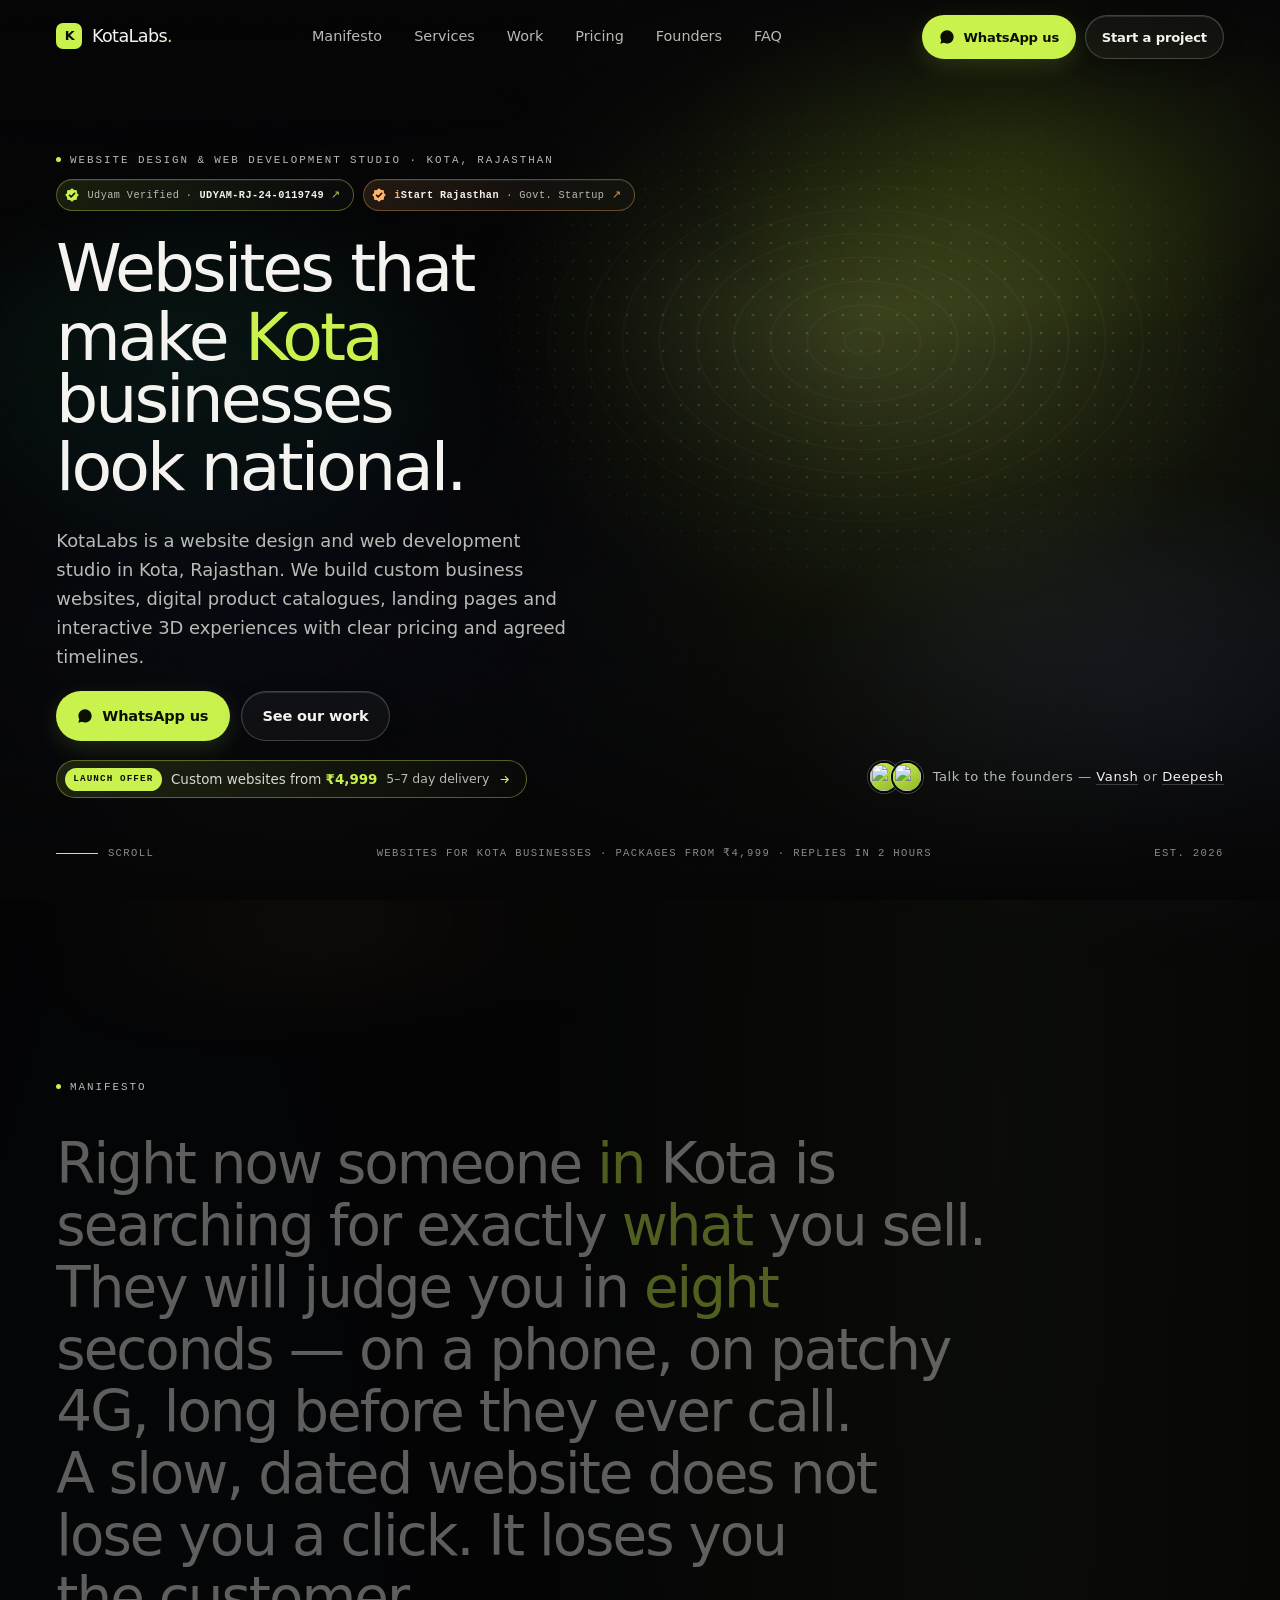
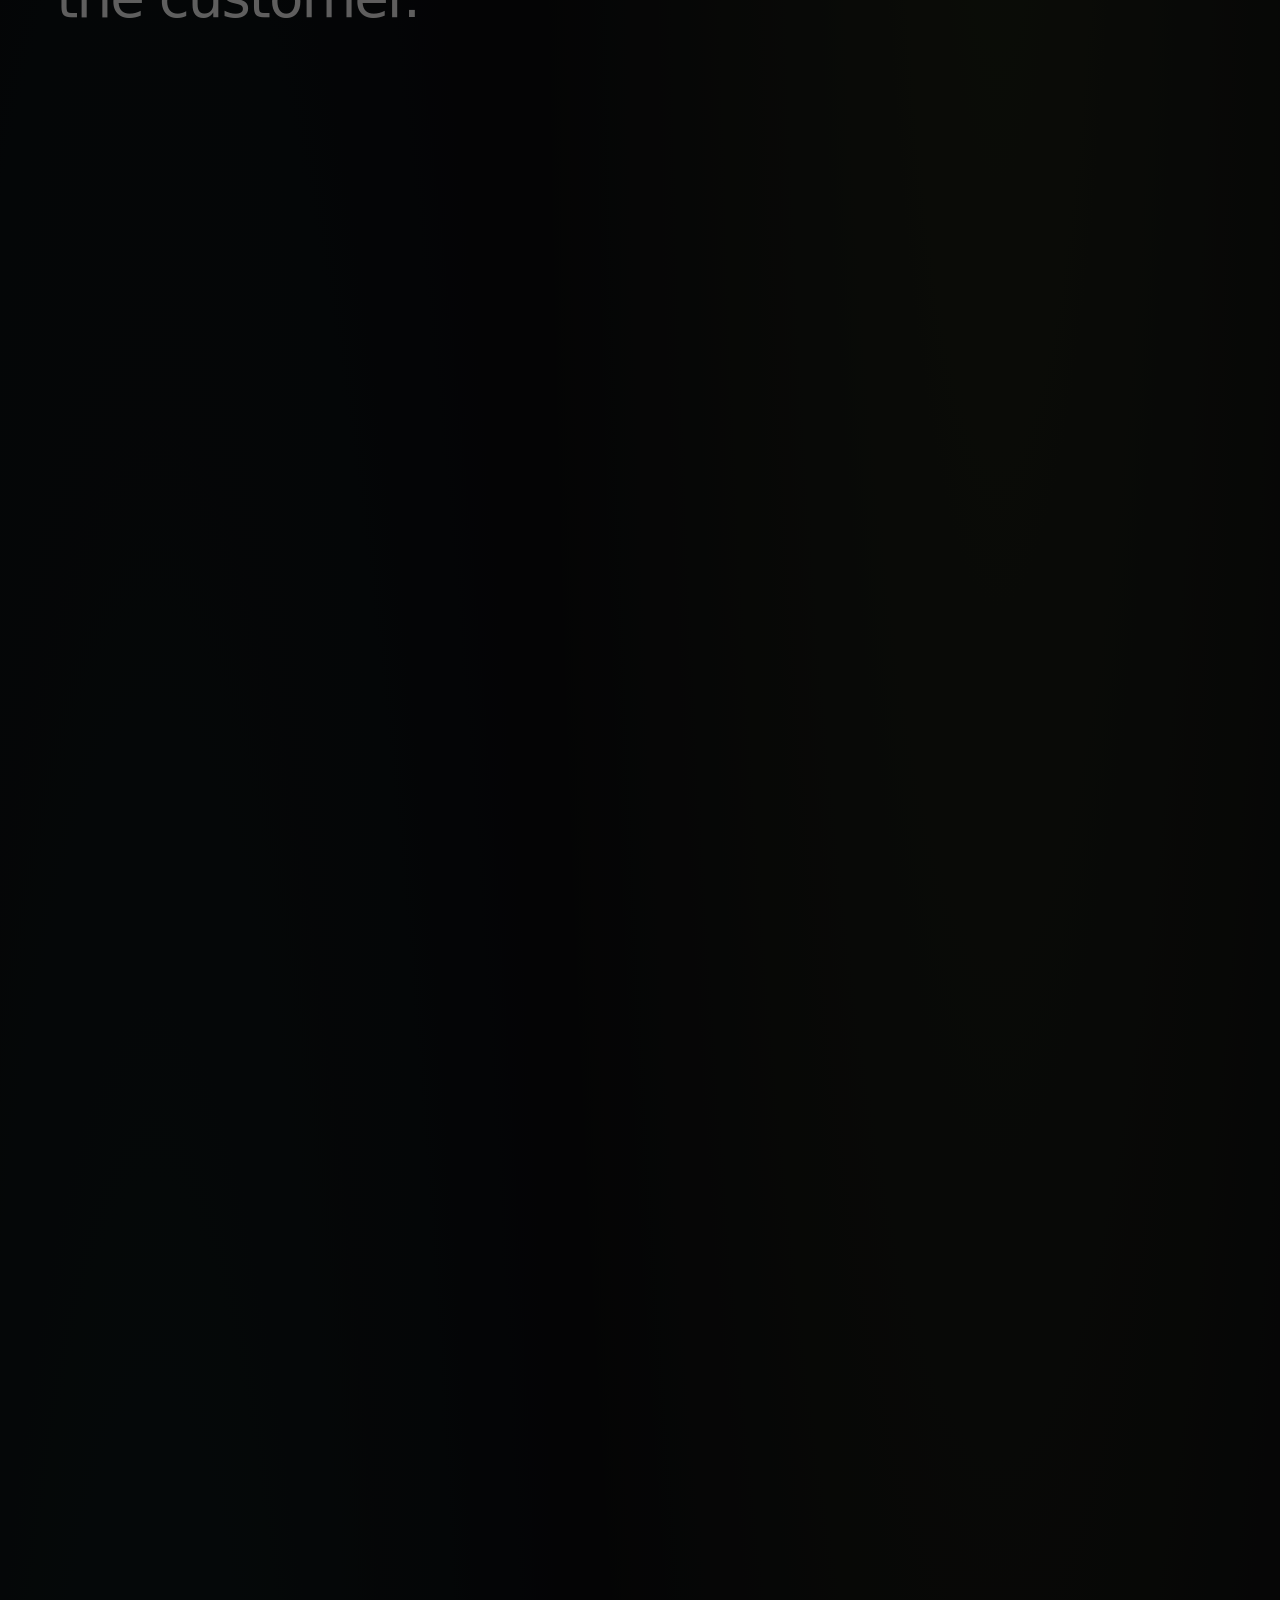
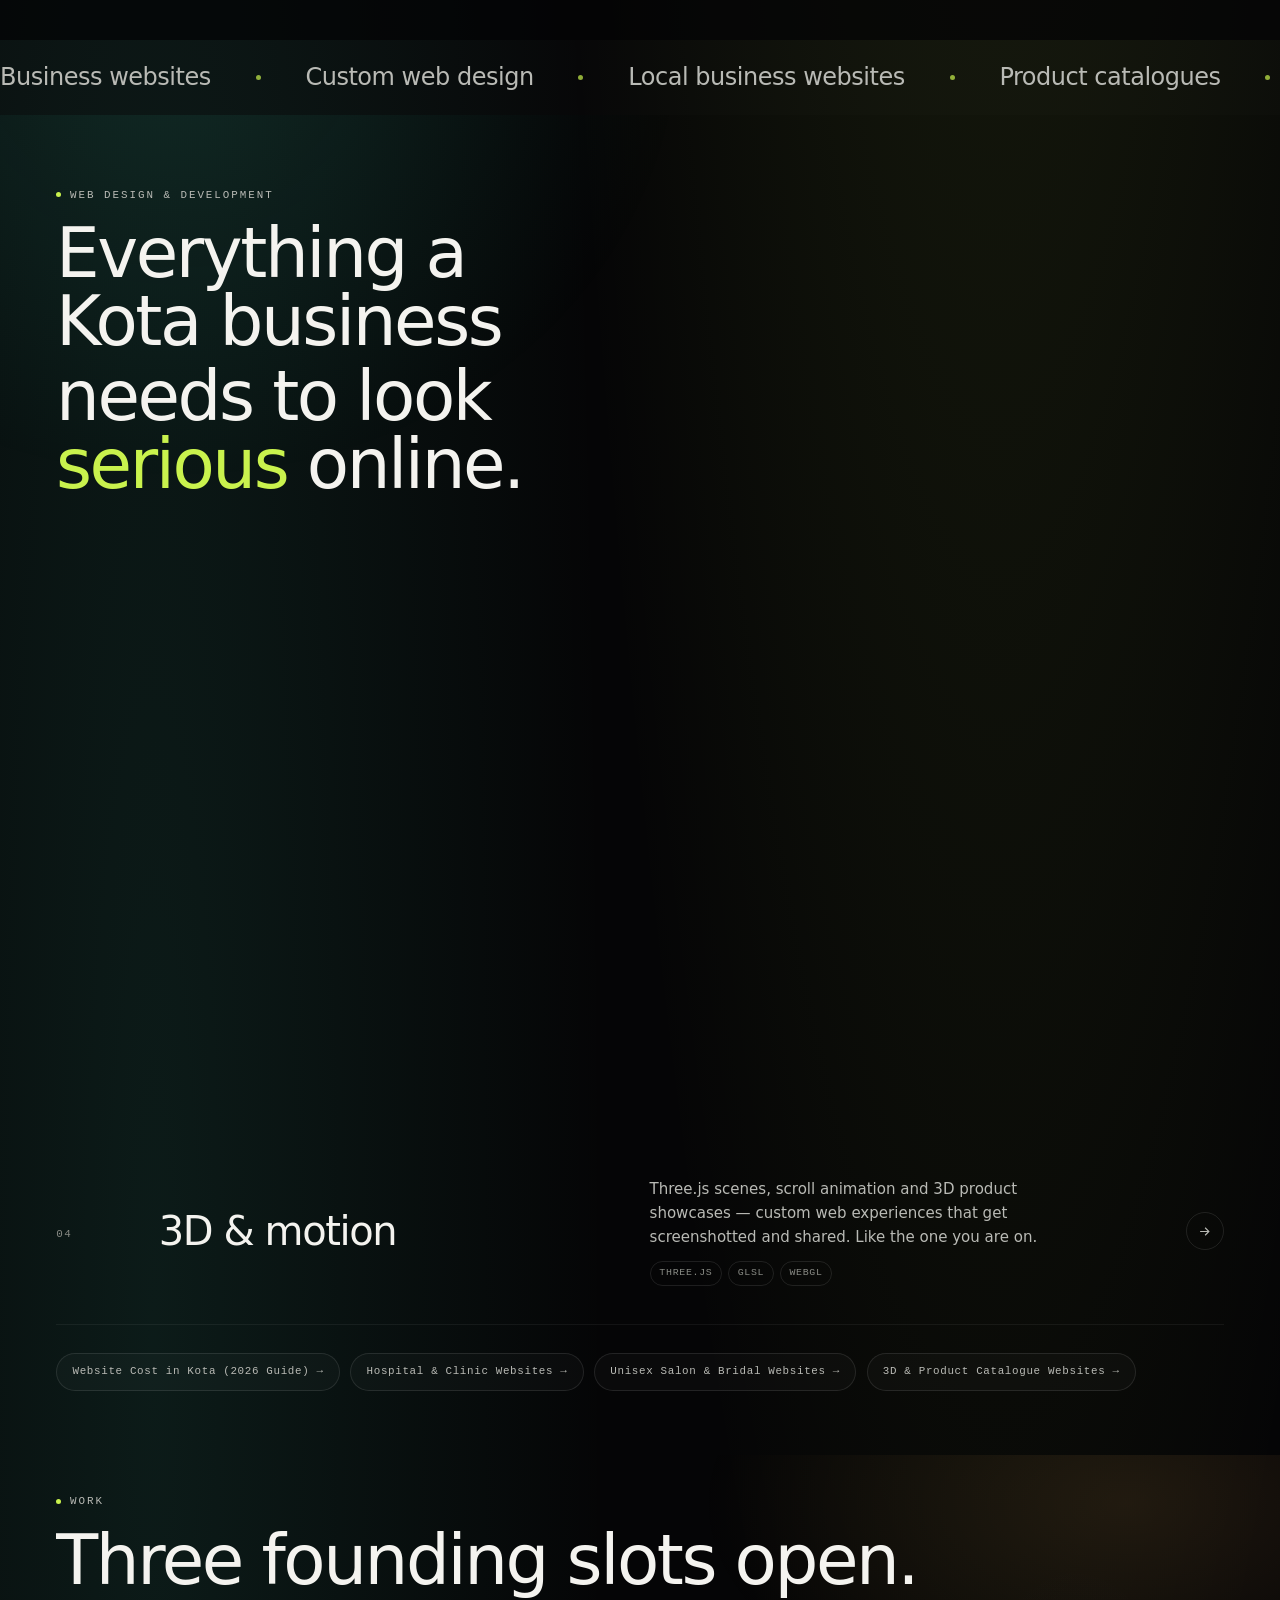
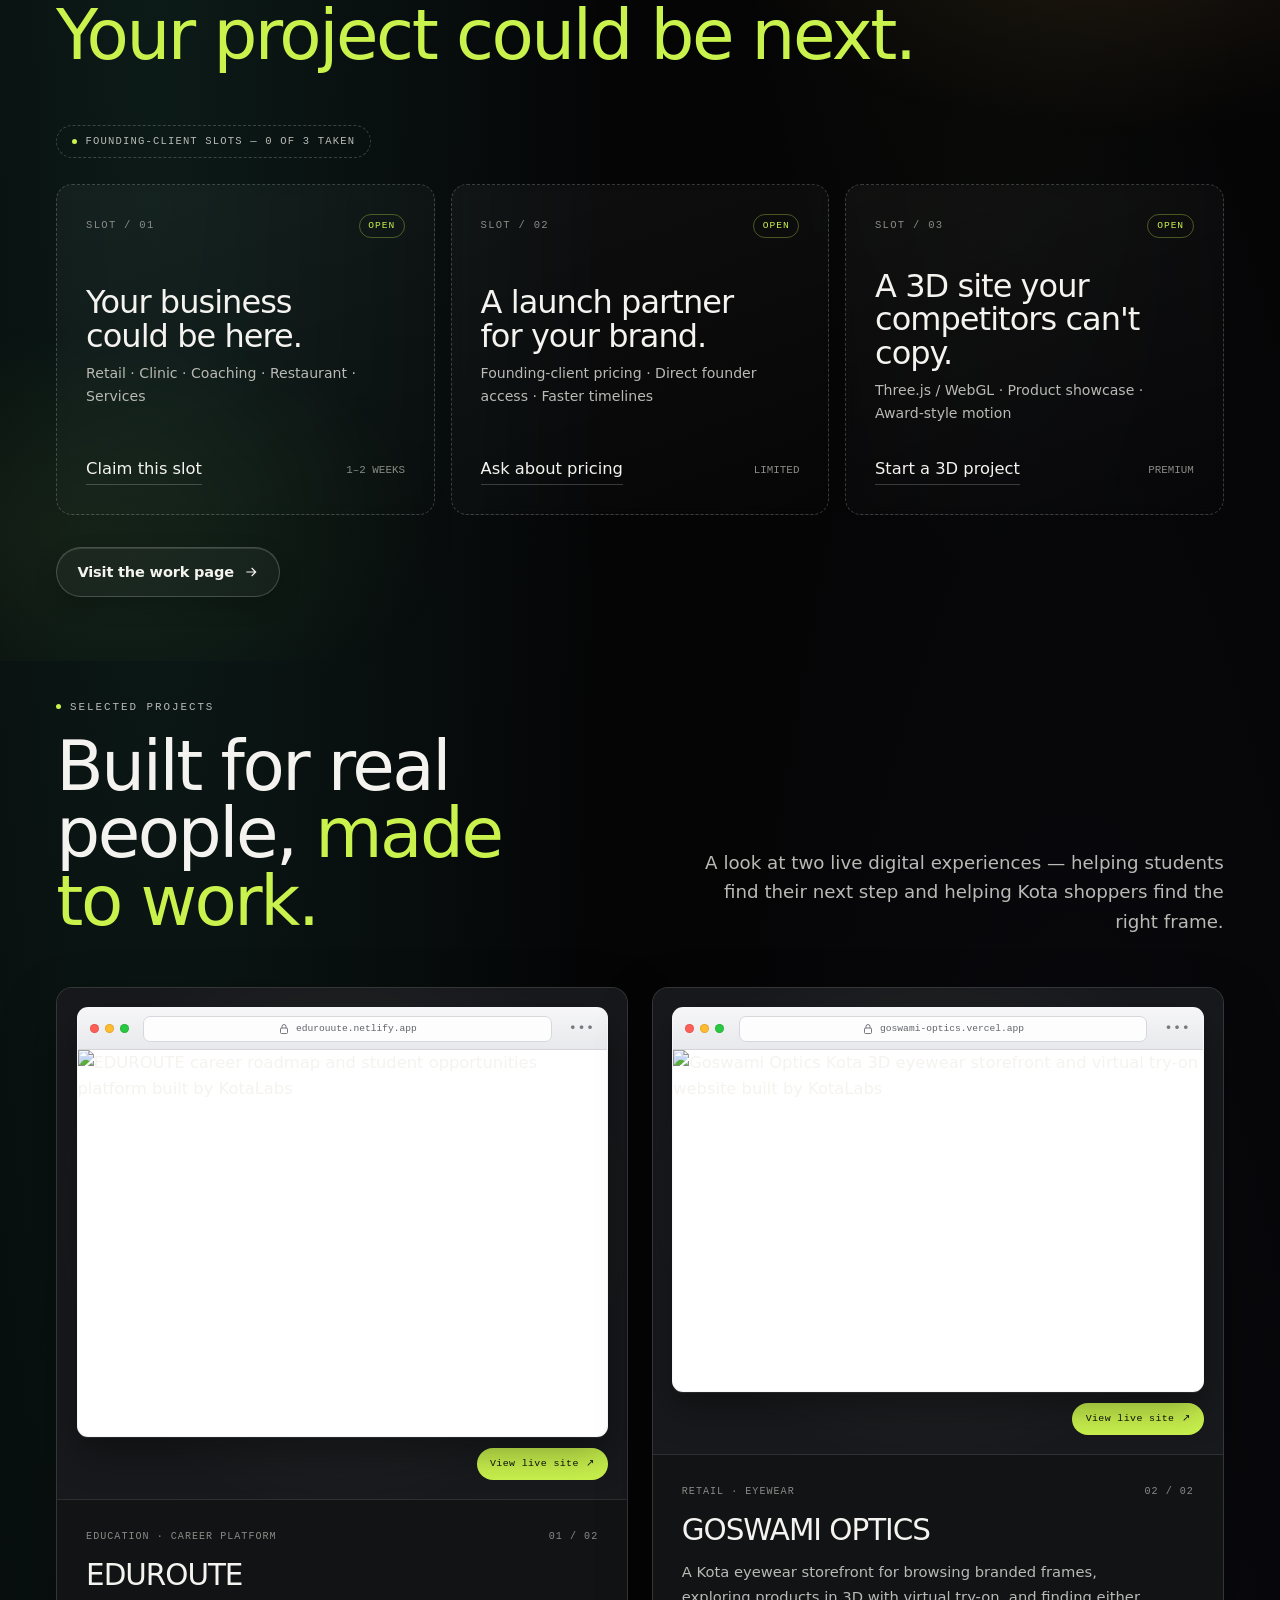
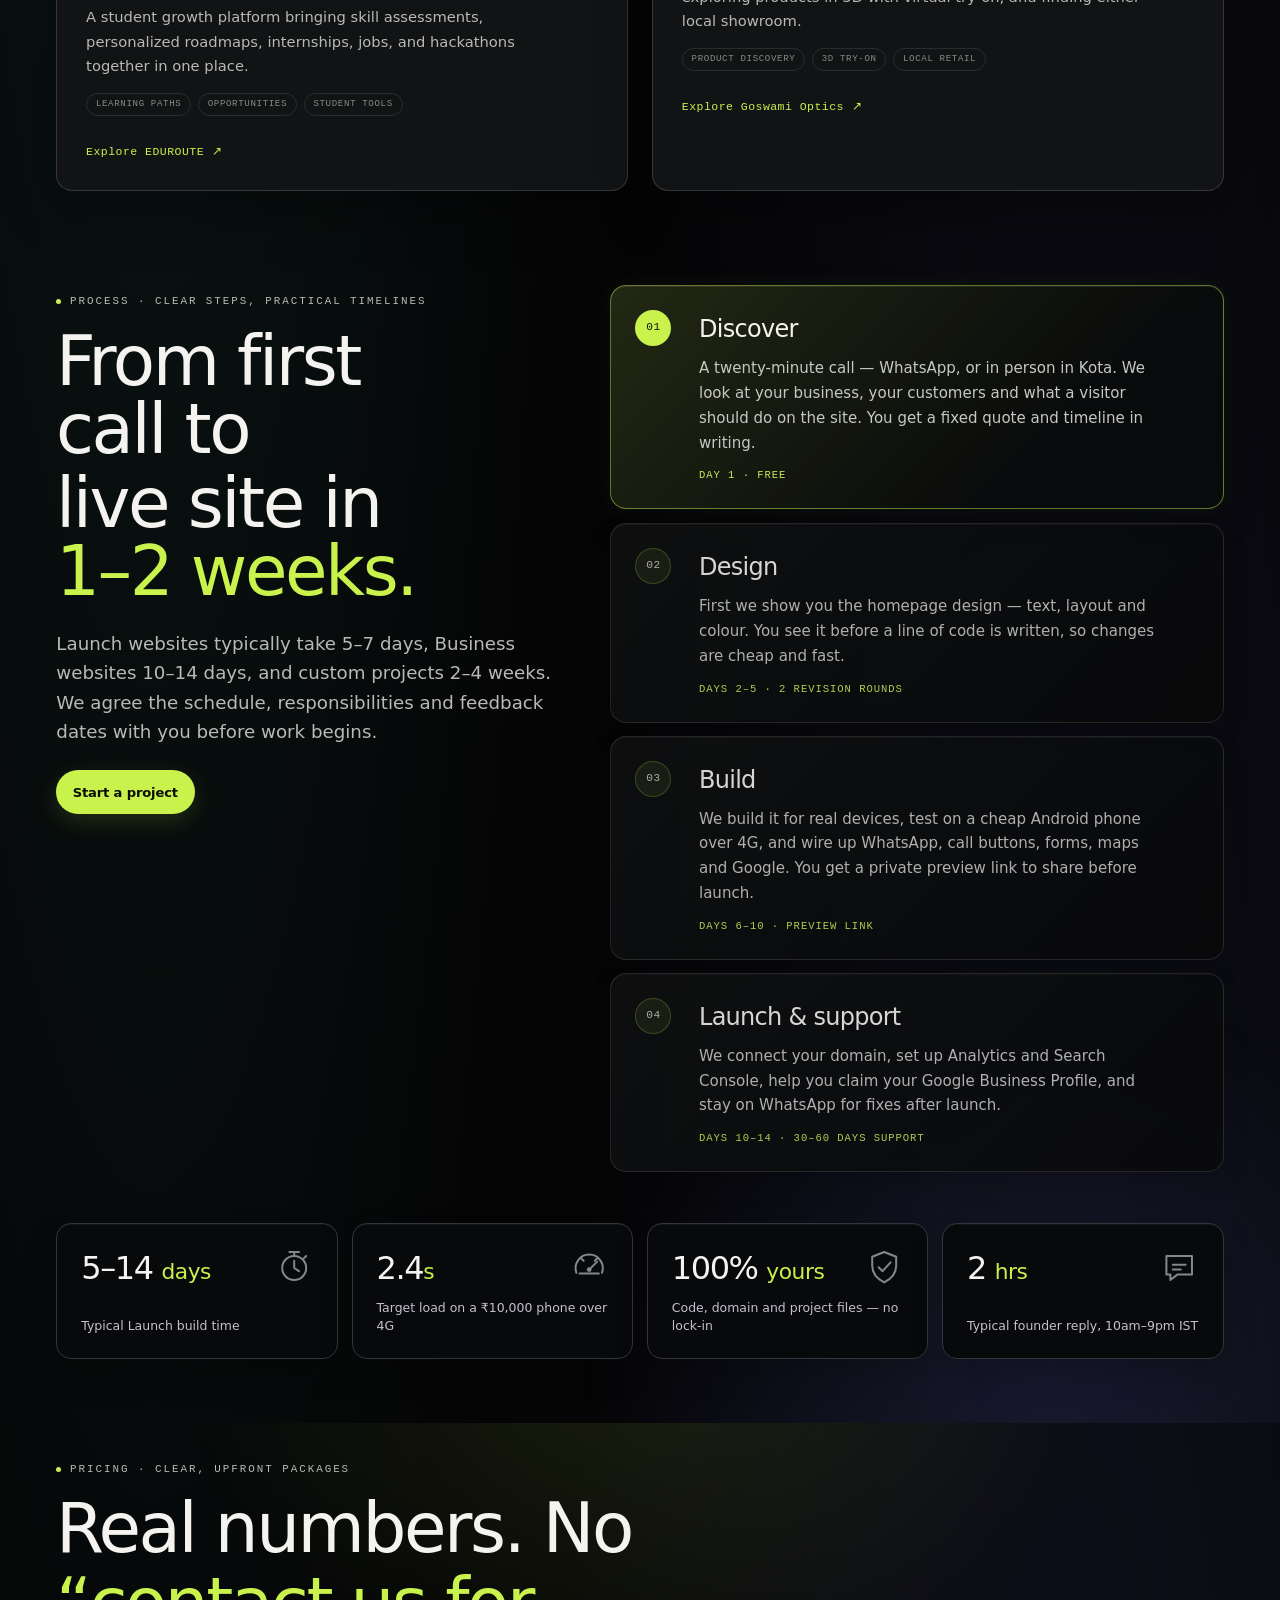
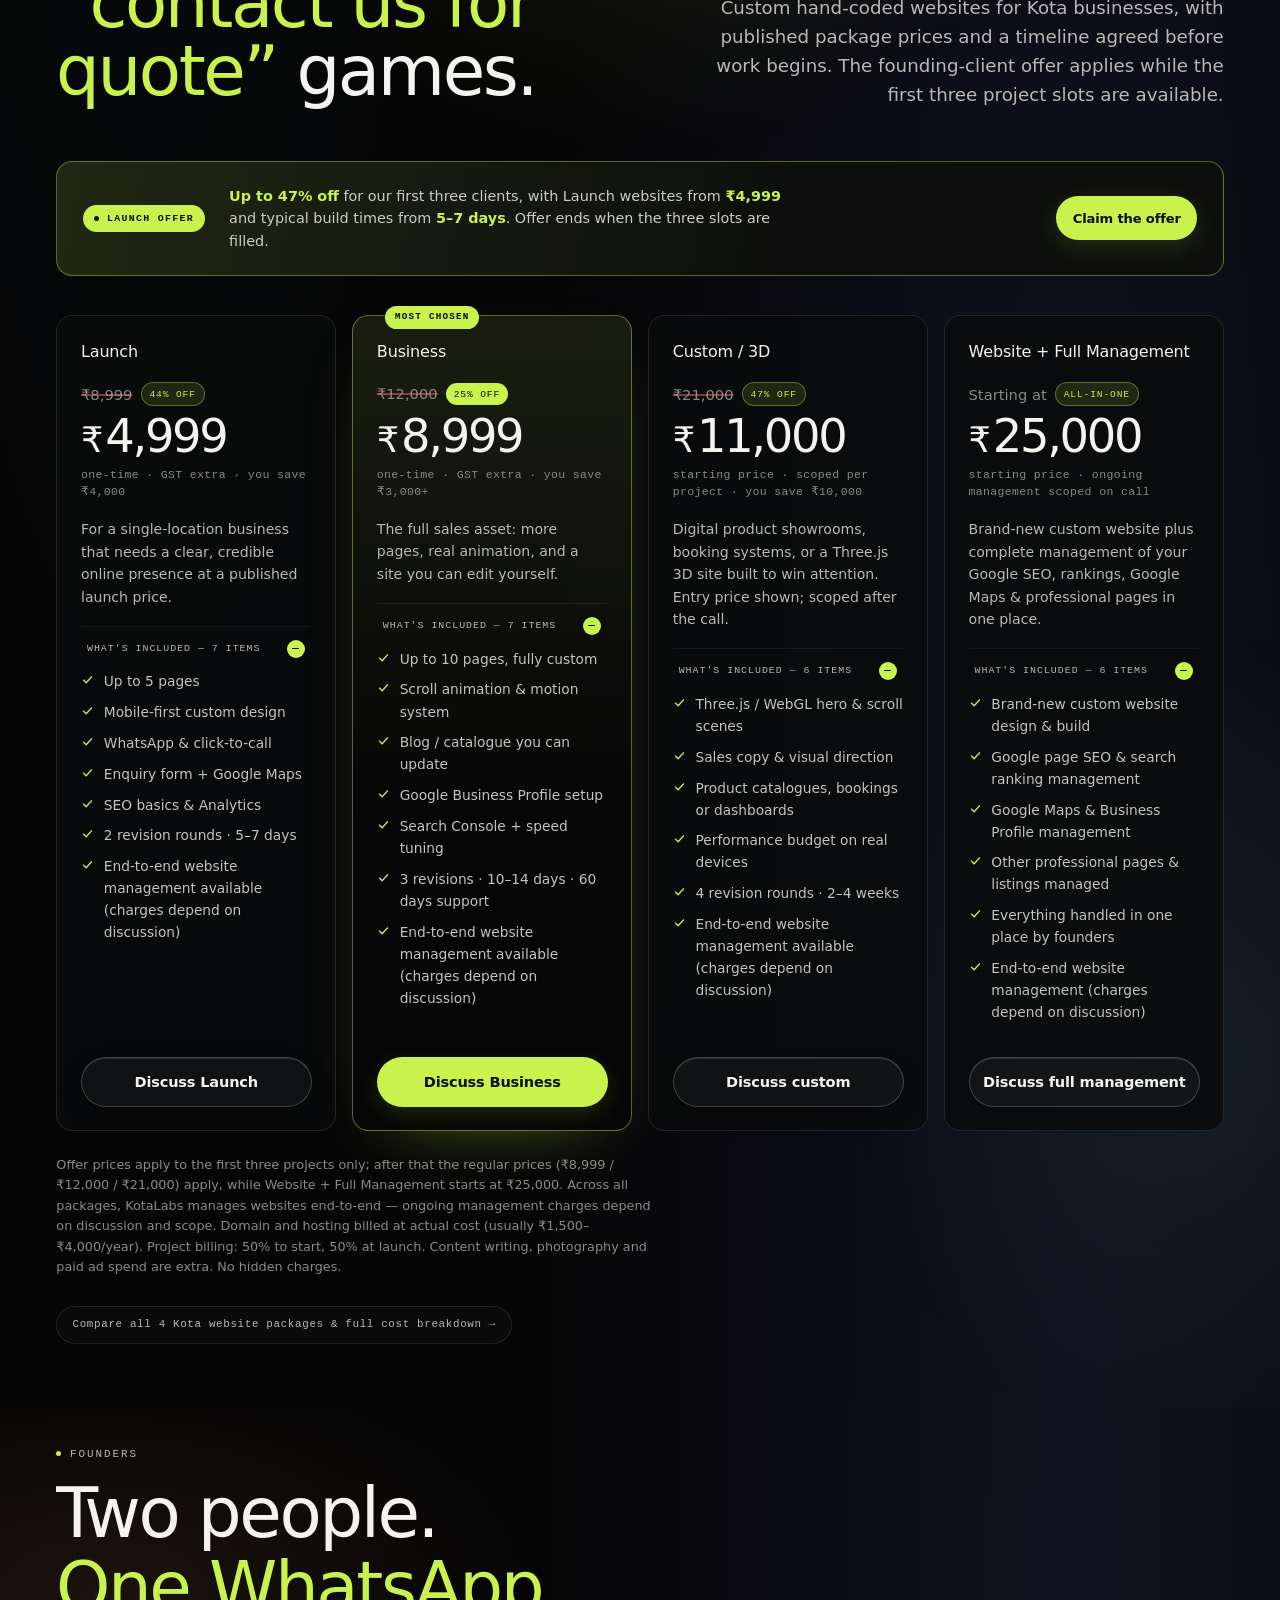
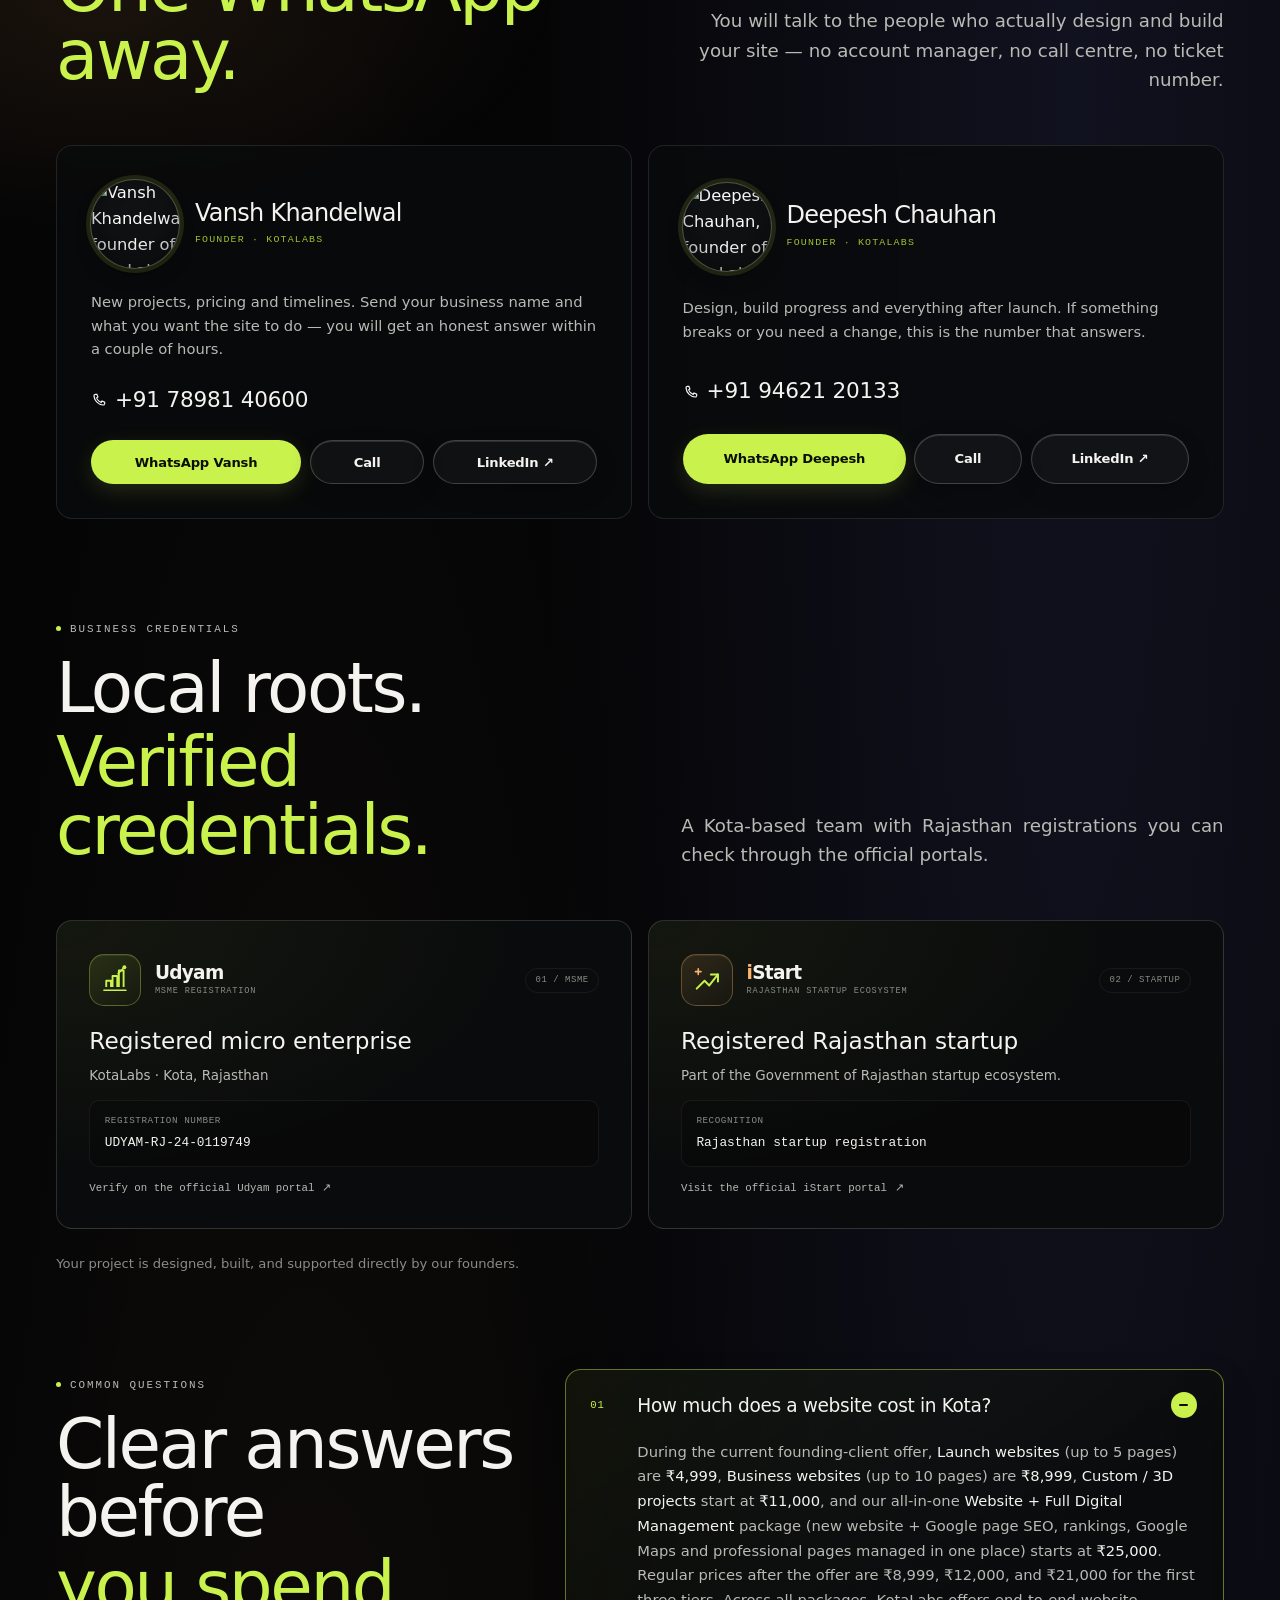
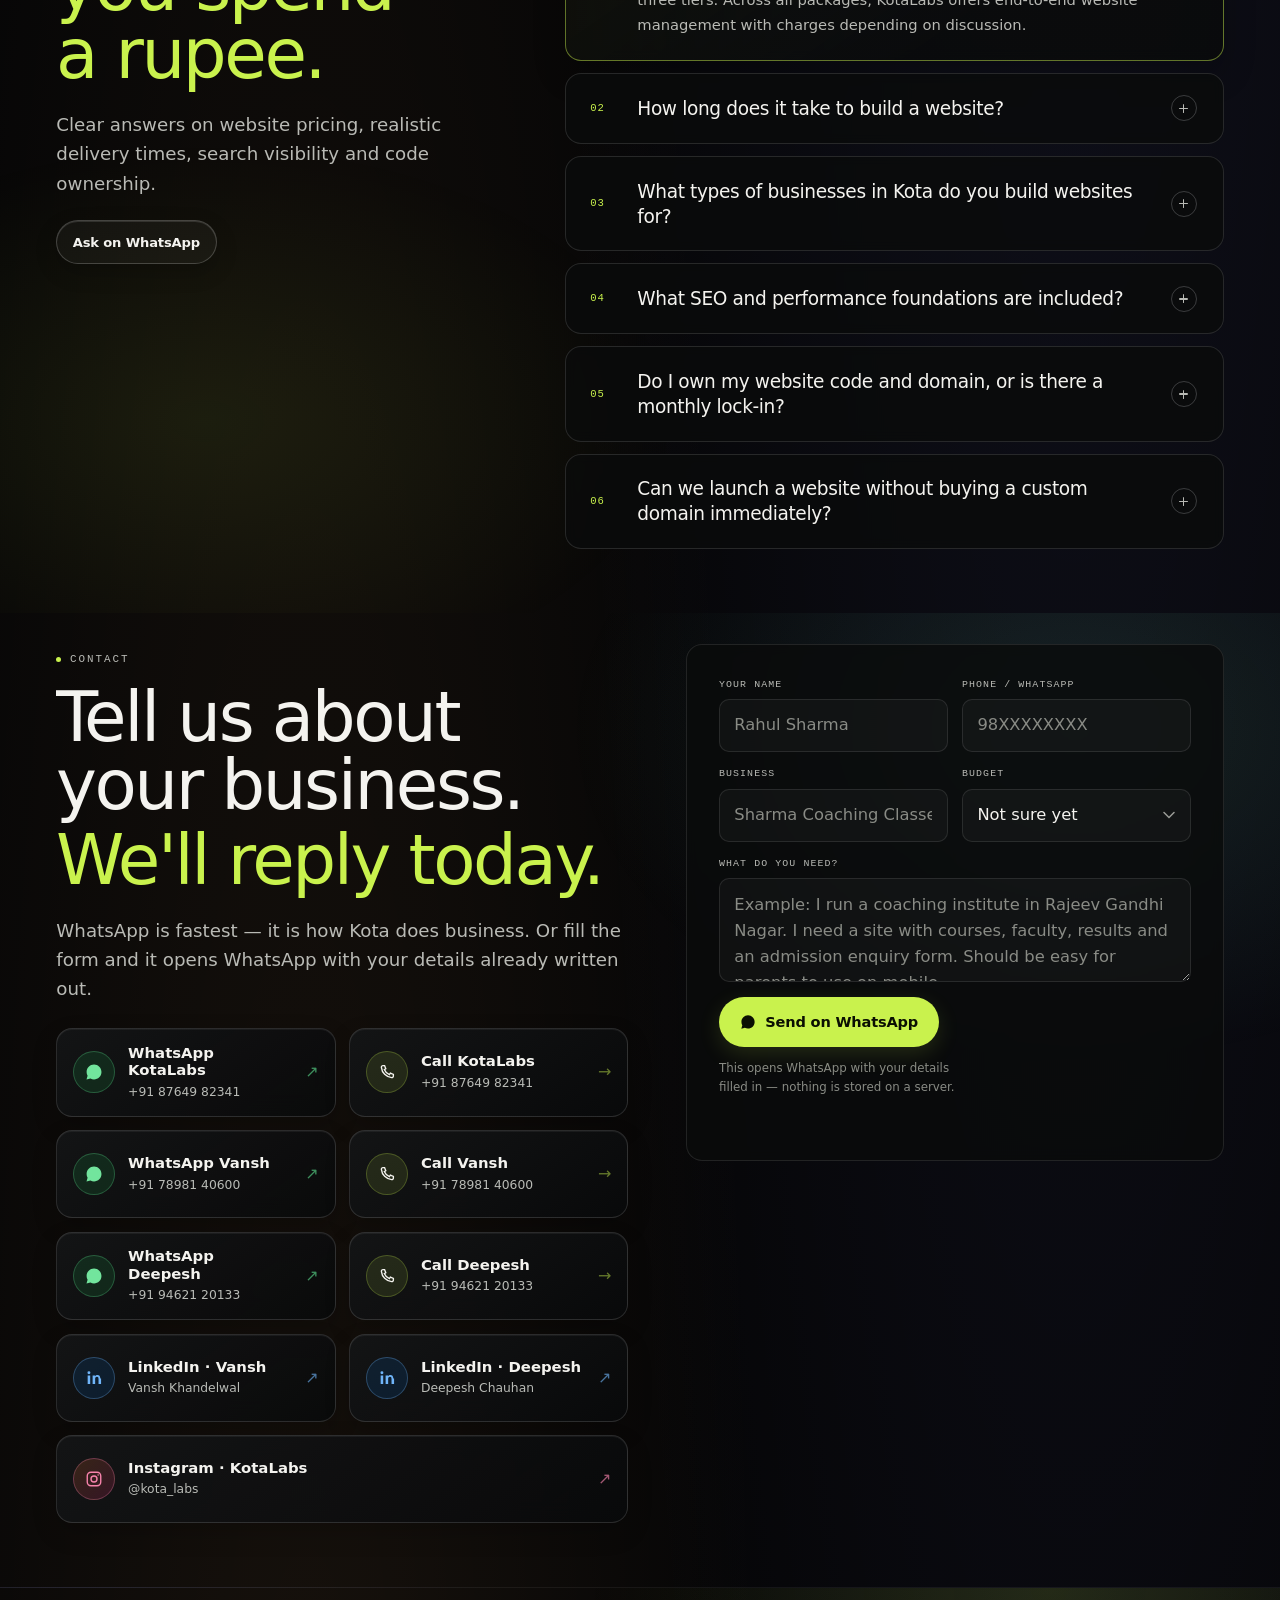
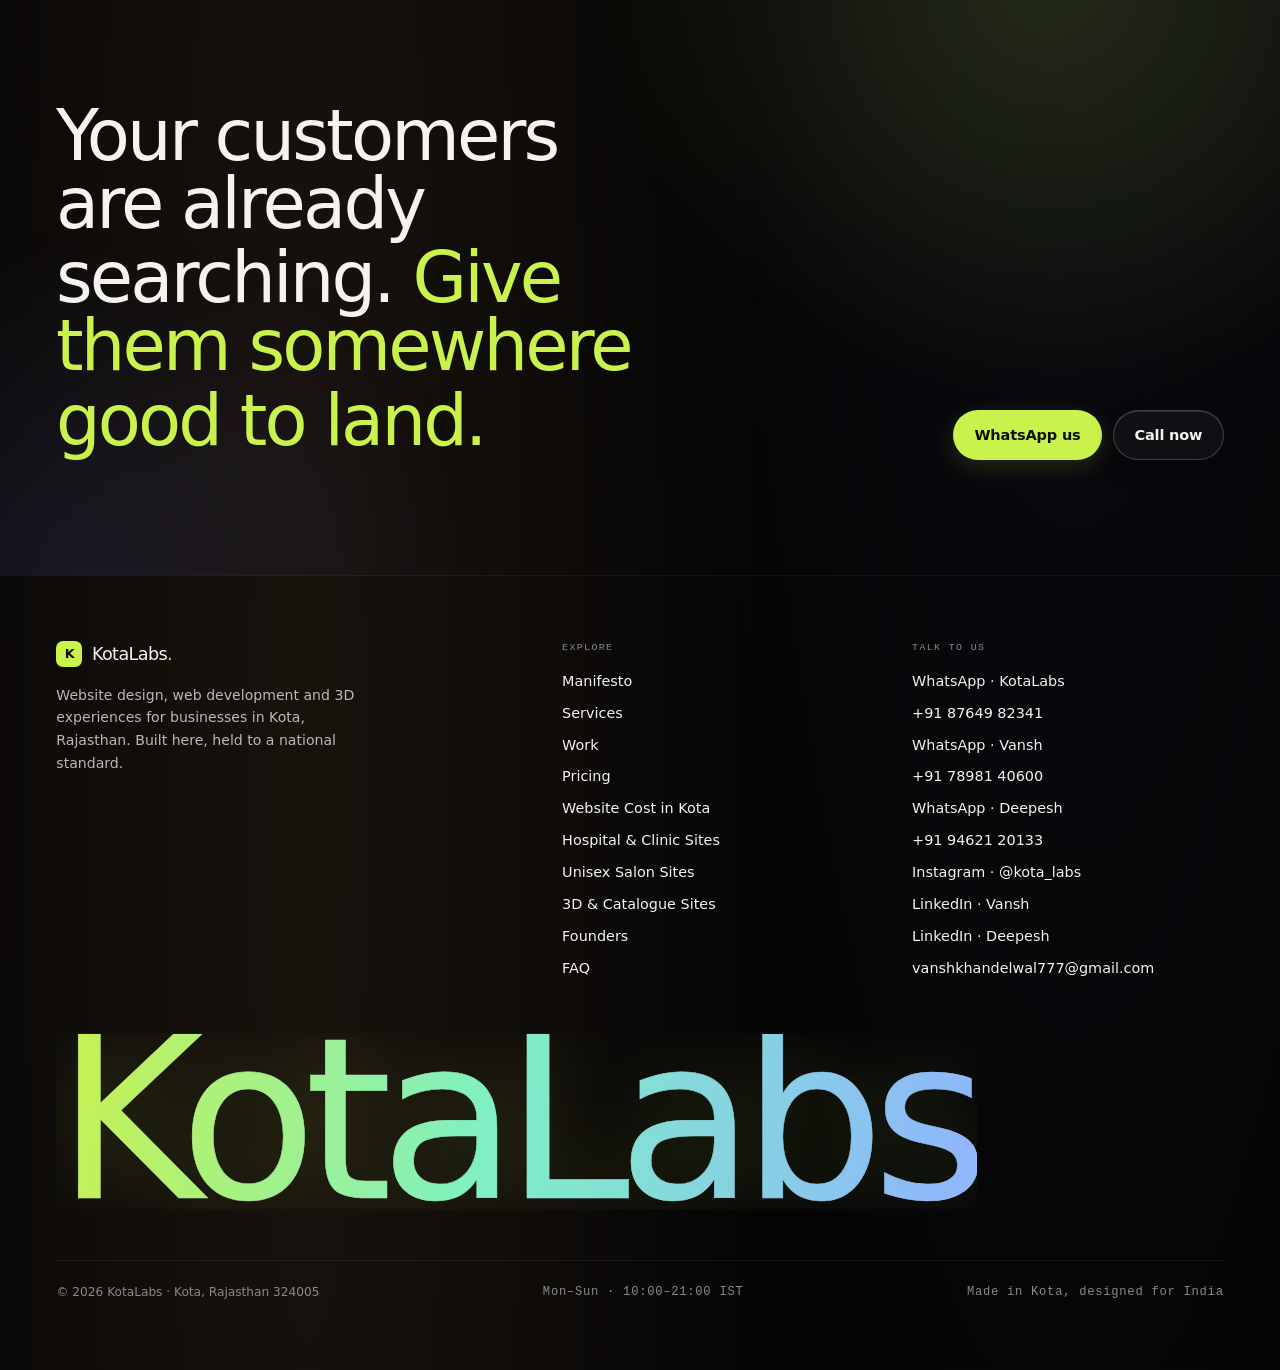
==== kotelabs/index.html @ df5be1fa "Add KotaLabs Instagram and founder LinkedIn handles across contact, founders, footer & JSON-LD Co-au" ====
<!DOCTYPE html>
<!--
  ===========================================================================
  KotaLabs — home page
  ---------------------------------------------------------------------------
  One page, hand-written, no build step. Read it top to bottom:
  preloader → header + menu → hero → manifesto → marquee → services →
  work slots → projects → process + standards → pricing → founders → credentials → contact → CTA → footer.

  Three conventions used all over this file:
    .line > span       a line of a heading, masked; JS adds .is-in to reveal it
    .word              one word, masked; used by the pinned manifesto
    data-reveal        fade/slide-in on scroll (--i staggers the delay)

  Two things that are easy to break:
    • Every WhatsApp/tel number is written out in full — change one, change all.
    • Prices are a <s>old</s> + .plan__off badge + .plan__now triple. Keep that
      shape or the offer layout collapses (see styles.css → .plan__price).
  ===========================================================================
-->
<html lang="en-IN">
<head>
<meta charset="utf-8">
<meta name="viewport" content="width=device-width, initial-scale=1">
<title>KotaLabs | Website Design &amp; Development in Kota</title>
<meta name="description" content="Custom website design and web development in Kota, Rajasthan. Mobile-first business sites, product catalogues, landing pages and 3D experiences from ₹4,999.">
<meta name="robots" content="index, follow, max-image-preview:large, max-snippet:-1, max-video-preview:-1">
<meta name="theme-color" content="#050506">
<meta name="author" content="KotaLabs">
<meta name="geo.region" content="IN-RJ">
<meta name="geo.placename" content="Kota, Rajasthan">
<meta name="geo.position" content="25.1825;75.8391">
<meta name="ICBM" content="25.1825, 75.8391">
<meta name="google-site-verification" content="bV9SB7Mv-Xt-PvMddwqb8pBl1PMlDPeFBxiEnGDUdHY" />
<link rel="canonical" href="https://www.kotalabs.in/">

<meta property="og:type" content="website">
<meta property="og:locale" content="en_IN">
<meta property="og:site_name" content="KotaLabs">
<meta property="og:title" content="KotaLabs | Website Design &amp; Development in Kota">
<meta property="og:description" content="Custom website design and development in Kota, Rajasthan — business websites, product showrooms, landing pages and interactive 3D.">
<meta property="og:image" content="https://www.kotalabs.in/assets/img/og.jpg">
<meta property="og:image:alt" content="KotaLabs — Websites that make Kota businesses look national.">
<meta property="og:image:width" content="1200">
<meta property="og:image:height" content="630">
<meta property="og:url" content="https://www.kotalabs.in/">
<meta name="twitter:card" content="summary_large_image">
<meta name="twitter:title" content="KotaLabs | Website Design &amp; Development in Kota">
<meta name="twitter:description" content="Custom business websites, digital product catalogues and 3D web experiences built in Kota, Rajasthan. Clear scope, pricing from ₹4,999.">
<meta name="twitter:image" content="https://www.kotalabs.in/assets/img/og.jpg">

<link rel="icon" href="favicon.svg" type="image/svg+xml">
<link rel="icon" href="favicon-48x48.png" sizes="48x48" type="image/png">
<link rel="icon" href="favicon-96x96.png" sizes="96x96" type="image/png">
<link rel="apple-touch-icon" href="apple-touch-icon.png" sizes="180x180">
<link rel="manifest" href="site.webmanifest">
<link rel="preload" href="assets/fonts/geist-var.woff2" as="font" type="font/woff2" crossorigin>
<link rel="preload" href="assets/fonts/inter-var.woff2" as="font" type="font/woff2" crossorigin>
<link rel="stylesheet" href="assets/css/hamburger-morph.css">
<link rel="stylesheet" href="assets/css/styles.css">
<script>
  /* Failsafe — if app.js is blocked, slow or throws, the page must never stay
     stuck behind the preloader or leave sections invisible.
     app.js sets window.__KL_BOOTED as its first statement, which disables all
     of this. Runs before app.js and costs nothing on a normal load. */
  (function () {
    setTimeout(function () {
      if (window.__KL_BOOTED) return;
      document.body.classList.remove("is-loading");
      var l = document.getElementById("loader");
      if (l) { l.classList.add("is-done"); l.setAttribute("aria-hidden", "true"); }
      document.querySelectorAll("[data-reveal], .line, .word, .w").forEach(function (el) {
        el.classList.add("is-in");
        el.classList.add("on");
      });
    }, 2500);
  })();
</script>
<noscript><style>
  [data-reveal]{opacity:1!important;transform:none!important}
  .line>span,.word>span{transform:none!important}
  .w{opacity:1!important}
  .scene,.grade,.loader{display:none}
  .grain{display:none}
</style></noscript>

<script type="application/ld+json">
{
  "@context": "https://schema.org",
  "@graph": [
    {
      "@type": "ProfessionalService",
      "@id": "https://www.kotalabs.in/#organization",
      "name": "KotaLabs",
      "alternateName": "KotaLab",
      "description": "Website design, custom web development, digital product showrooms, end-to-end SEO/website management and interactive 3D web experiences for businesses in Kota, Rajasthan.",
      "url": "https://www.kotalabs.in/",
      "logo": "https://www.kotalabs.in/favicon-96x96.png",
      "image": "https://www.kotalabs.in/assets/img/og.jpg",
      "telephone": "+918764982341",
      "email": "vanshkhandelwal777@gmail.com",
      "sameAs": [
        "https://www.instagram.com/kota_labs/"
      ],
      "priceRange": "₹4,999 - ₹25,000+",
      "currenciesAccepted": "INR",
      "identifier": [
        {
          "@type": "PropertyValue",
          "name": "Udyam Registration Number",
          "value": "UDYAM-RJ-24-0119749",
          "url": "https://udyamregistration.gov.in/"
        },
        {
          "@type": "PropertyValue",
          "name": "iStart Rajasthan Startup Recognition",
          "value": "Registered Rajasthan Startup",
          "url": "https://istart.rajasthan.gov.in/"
        }
      ],
      "knowsAbout": [
        "Website Design",
        "Web Development",
        "Product Catalogue & Showroom Websites",
        "Three.js 3D Websites",
        "Hospital & Clinic Website Design",
        "Salon Website Design",
        "Landing Page Design",
        "Local SEO & Google Maps Management",
        "End-to-End Website Management"
      ],
      "areaServed": [
        { "@type": "City", "name": "Kota" },
        { "@type": "State", "name": "Rajasthan" },
        { "@type": "Country", "name": "India" }
      ],
      "address": {
        "@type": "PostalAddress",
        "addressLocality": "Kota",
        "addressRegion": "Rajasthan",
        "postalCode": "324005",
        "addressCountry": "IN"
      },
      "geo": {
        "@type": "GeoCoordinates",
        "latitude": 25.1825,
        "longitude": 75.8391
      },
      "founder": [
        {
          "@type": "Person",
          "name": "Vansh Khandelwal",
          "jobTitle": "Co-Founder",
          "image": "https://www.kotalabs.in/assets/img/vansh.jpg",
          "telephone": "+917898140600",
          "email": "vanshkhandelwal777@gmail.com",
          "sameAs": [
            "https://www.linkedin.com/in/vansh-khandelwal-22636a373/"
          ]
        },
        {
          "@type": "Person",
          "name": "Deepesh Chauhan",
          "jobTitle": "Co-Founder",
          "image": "https://www.kotalabs.in/assets/img/deepesh.jpg",
          "telephone": "+919462120133",
          "sameAs": [
            "https://www.linkedin.com/in/deepesh-chauhan-a12413382/"
          ]
        }
      ],
      "openingHours": "Mo-Su 10:00-21:00",
      "openingHoursSpecification": [
        {
          "@type": "OpeningHoursSpecification",
          "dayOfWeek": ["Monday", "Tuesday", "Wednesday", "Thursday", "Friday", "Saturday", "Sunday"],
          "opens": "10:00",
          "closes": "21:00"
        }
      ],
      "makesOffer": [
        {
          "@type": "Offer",
          "name": "Launch Website Package",
          "description": "Up to 5 custom mobile-first pages, with WhatsApp, click-to-call, enquiry form, Google Maps and SEO basics. Typical build time: 5–7 days. End-to-end website management available (charges depend on discussion).",
          "price": "4999",
          "priceCurrency": "INR"
        },
        {
          "@type": "Offer",
          "name": "Business Website Package",
          "description": "Up to 10 custom pages with scroll animation, editable blog/catalogue, Google Business Profile and Search Console setup. Typical build time: 10–14 days. End-to-end website management available (charges depend on discussion).",
          "price": "8999",
          "priceCurrency": "INR"
        },
        {
          "@type": "Offer",
          "name": "Custom / 3D Website Package",
          "description": "Digital product showrooms, booking platforms or Three.js WebGL interactive 3D websites delivered in 2–4 weeks. End-to-end website management available (charges depend on discussion).",
          "price": "11000",
          "priceCurrency": "INR"
        },
        {
          "@type": "Offer",
          "name": "Website + Full Digital Management Package",
          "description": "Brand-new custom website plus full management of Google page SEO, search rankings, Google Maps, other professional pages and end-to-end website management in one place. Ongoing management charges depend on discussion.",
          "price": "25000",
          "priceCurrency": "INR"
        }
      ]
    },
    {
      "@type": "WebSite",
      "@id": "https://www.kotalabs.in/#website",
      "url": "https://www.kotalabs.in/",
      "name": "KotaLabs",
      "alternateName": "KotaLab",
      "inLanguage": "en-IN",
      "publisher": { "@id": "https://www.kotalabs.in/#organization" }
    },
    {
      "@type": "FAQPage",
      "@id": "https://www.kotalabs.in/#faq-schema",
      "mainEntity": [
        {
          "@type": "Question",
          "name": "How much does a website cost in Kota?",
          "acceptedAnswer": {
            "@type": "Answer",
            "text": "During the current founding-client offer, Launch websites (up to 5 pages) are ₹4,999, Business websites (up to 10 pages) are ₹8,999, Custom / 3D projects start at ₹11,000, and our all-in-one Website + Full Digital Management package (new website + Google page SEO, rankings, Google Maps and professional pages managed in one place) starts at ₹25,000. Regular prices after the offer are ₹8,999, ₹12,000, and ₹21,000 for the first three tiers. Across all packages, KotaLabs offers end-to-end website management with charges depending on discussion."
          }
        },
        {
          "@type": "Question",
          "name": "How long does it take to build a website?",
          "acceptedAnswer": {
            "@type": "Answer",
            "text": "Typical build times are 5–7 days for a Launch website, 10–14 days for a Business website and 2–4 weeks for a custom product showroom, booking or interactive 3D project. We agree the schedule after scope, content and feedback needs are clear."
          }
        },
        {
          "@type": "Question",
          "name": "What types of businesses in Kota do you build websites for?",
          "acceptedAnswer": {
            "@type": "Answer",
            "text": "We design and build websites for hospitals and clinics, unisex salons, coaching institutes, student hostels and PGs, optical and retail showrooms, restaurants, hotels, startups, and local service businesses across Kota — including Rajeev Gandhi Nagar, Talwandi, Vigyan Nagar, Jawahar Nagar, Kunhari, Landmark City, Gumanpura, and Borkhera — as well as clients across India."
          }
        },
        {
          "@type": "Question",
          "name": "What SEO and performance foundations are included?",
          "acceptedAnswer": {
            "@type": "Answer",
            "text": "We build semantic page structure and responsive layouts, and can configure technical metadata, structured data, an XML sitemap and Search Console as part of the agreed scope. These foundations support discoverability but cannot guarantee a particular ranking; results also depend on competition, content and local reputation."
          }
        },
        {
          "@type": "Question",
          "name": "Do I own my website code and domain, or is there a monthly lock-in?",
          "acceptedAnswer": {
            "@type": "Answer",
            "text": "You own 100% of your source code, project files, and domain from day one with zero lock-in. Pricing is one-time for design and build, plus 30–60 days of post-launch founder support on WhatsApp. Across every package, KotaLabs can also manage your website end-to-end — ongoing management charges depend on discussion and scope."
          }
        },
        {
          "@type": "Question",
          "name": "Can we launch a website without buying a custom domain immediately?",
          "acceptedAnswer": {
            "@type": "Answer",
            "text": "Yes. You can launch immediately on fast, SSL-secured cloud hosting with zero domain cost and still get indexed on Google Search and Google Maps. Whenever you decide to buy a .in or .com domain later, we connect it and set up permanent 301 redirects so you keep all your links and search rankings."
          }
        }
      ]
    }
  ]
}
</script>
</head>

<body class="is-loading">
<a class="skip-link" href="#main">Skip to content</a>
<div class="grade" aria-hidden="true"></div>
<!-- 3D layer. data-src = lazy: app.js only loads hero-scene.js when this
     canvas is in view, and never on reduced-motion / low-power devices. -->
<canvas class="scene" id="scene" data-src="assets/js/hero-scene.js" aria-hidden="true"></canvas>
<div class="grain" aria-hidden="true"></div>

<!-- ============================== HEADER ============================== -->
<header class="header">
  <div class="shell header__inner">
    <a class="brand" href="./" aria-label="KotaLabs — home">
      <span class="brand__mark" aria-hidden="true">K</span>
      <span>KotaLabs<span class="brand__dot">.</span></span>
    </a>

    <nav class="nav" aria-label="Primary">
      <a class="nav__link" href="#manifesto">Manifesto</a>
      <a class="nav__link" href="#services">Services</a>
      <a class="nav__link" href="work.html">Work</a>
      <a class="nav__link" href="#pricing">Pricing</a>
      <a class="nav__link" href="#founders">Founders</a>
      <a class="nav__link" href="#faq">FAQ</a>
    </nav>

    <div class="header__actions">
      <a class="btn btn--wa btn--sm" href="https://wa.me/918764982341?text=Hi%20KotaLabs!%20I%27d%20like%20to%20talk%20about%20a%20website%20for%20my%20business." target="_blank" rel="noopener">
        <svg class="btn__icon" viewBox="0 0 24 24" fill="currentColor" aria-hidden="true"><path d="M12.04 2C6.58 2 2.13 6.45 2.13 11.91c0 1.75.46 3.45 1.32 4.95L2 22l5.25-1.38a9.86 9.86 0 0 0 4.79 1.22c5.46 0 9.92-4.45 9.92-9.91C21.96 6.45 17.5 2 12.04 2zm5.43 12.38c-.3-.15-1.76-.87-2.03-.97-.27-.1-.47-.15-.67.15-.2.3-.77.97-.95 1.17-.17.2-.35.22-.65.07-.3-.15-1.27-.47-2.42-1.5-.9-.8-1.5-1.79-1.68-2.09-.17-.3-.02-.47.13-.62.15-.15.3-.35.45-.52.15-.17.2-.3.3-.5.1-.2.05-.37-.02-.52-.08-.15-.67-1.62-.92-2.22-.24-.58-.49-.5-.67-.51h-.57c-.2 0-.52.07-.79.37-.27.3-1.04 1.02-1.04 2.49 0 1.47 1.07 2.89 1.22 3.09.15.2 2.1 3.34 5.1 4.55 2.99 1.2 3.11 1 3.67.95.56-.06 1.81-.74 2.06-1.45.25-.72.25-1.33.18-1.45-.08-.13-.28-.2-.58-.35z"/></svg>
        WhatsApp us
      </a>
      <a class="btn btn--ghost btn--sm" href="#contact">Start a project</a>
    </div>

    <button class="burger hamburger-morph" type="button" data-hamburger-morph aria-label="Open menu" aria-expanded="false" aria-controls="mobile-menu">
      <svg class="hamburger-morph__icon" viewBox="0 0 40 40" aria-hidden="true" focusable="false">
        <path class="hamburger-morph__path" data-hamburger-part="top" d="M8 11 H32" />
        <path class="hamburger-morph__path" data-hamburger-part="middle" d="M10 20 H30" />
        <path class="hamburger-morph__path" data-hamburger-part="bottom" d="M8 29 H32" />
      </svg>
    </button>
  </div>
  <div class="header__progress" aria-hidden="true"></div>
</header>

<!-- Full-screen menu -->
<div class="mobile-menu" id="mobile-menu" aria-hidden="true">
  <nav class="mobile-menu__list" aria-label="Menu">
    <a class="mobile-menu__link" href="#manifesto" style="--i:0"><i>01</i> Manifesto</a>
    <a class="mobile-menu__link" href="#services" style="--i:1"><i>02</i> Services</a>
    <a class="mobile-menu__link" href="work.html" style="--i:2"><i>03</i> Work</a>
    <a class="mobile-menu__link" href="#process" style="--i:3"><i>04</i> Process</a>
    <a class="mobile-menu__link" href="#pricing" style="--i:4"><i>05</i> Pricing</a>
    <a class="mobile-menu__link" href="#founders" style="--i:5"><i>06</i> Founders</a>
    <a class="mobile-menu__link" href="#faq" style="--i:6"><i>07</i> FAQ</a>
    <a class="mobile-menu__link" href="#contact" style="--i:7"><i>08</i> Contact</a>
  </nav>
  <div class="mobile-menu__foot">
    <a class="btn btn--wa" href="https://wa.me/918764982341?text=Hi%20KotaLabs!%20I%27d%20like%20a%20website%20for%20my%20business." target="_blank" rel="noopener">WhatsApp us</a>
    <a class="btn btn--ghost" href="tel:+918764982341">Call now · 87649 82341</a>
    <p class="mobile-menu__phones">Founders: Vansh <a href="tel:+917898140600">78981 40600</a> · Deepesh <a href="tel:+919462120133">94621 20133</a></p>
  </div>
</div>

<main id="main">

  <!-- ============================== HERO ============================== -->
  <section class="hero" id="top">
    <div class="hero__fallback" aria-hidden="true"></div>
    <div class="hero__scrim" aria-hidden="true"></div>

    <div class="shell hero__inner">
      <div class="hero__meta-top">
        <p class="eyebrow" data-reveal="fade">Website design &amp; web development studio · Kota, Rajasthan</p>
        <div class="hero__trust" data-reveal="fade" aria-label="Government verified registrations">
          <a class="trust-pill" href="https://udyamregistration.gov.in/" target="_blank" rel="noopener noreferrer" title="Verify UDYAM-RJ-24-0119749 on the official Govt. of India MSME Udyam portal">
            <svg class="trust-pill__seal" viewBox="0 0 24 24" fill="none" aria-hidden="true">
              <path d="M12 1.8 15.1 4.52 19.21 4.79 19.48 8.9 22.2 12 19.48 15.1 19.21 19.21 15.1 19.48 12 22.2 8.9 19.48 4.79 19.21 4.52 15.1 1.8 12 4.52 8.9 4.79 4.79 8.9 4.52Z" fill="currentColor"/>
              <path d="m8.2 12.3 2.5 2.5 5.3-5.4" stroke="#060802" stroke-width="2.3" stroke-linecap="round" stroke-linejoin="round"/>
            </svg>
            <span class="trust-pill__label">Udyam Verified ·</span>
            <strong>UDYAM-RJ-24-0119749</strong>
            <span class="trust-pill__ext" aria-hidden="true">↗</span>
          </a>
          <a class="trust-pill trust-pill--istart" href="https://istart.rajasthan.gov.in/" target="_blank" rel="noopener noreferrer" title="Official Govt. of Rajasthan iStart Startup Portal">
            <svg class="trust-pill__seal" viewBox="0 0 24 24" fill="none" aria-hidden="true">
              <path d="M12 1.8 15.1 4.52 19.21 4.79 19.48 8.9 22.2 12 19.48 15.1 19.21 19.21 15.1 19.48 12 22.2 8.9 19.48 4.79 19.21 4.52 15.1 1.8 12 4.52 8.9 4.79 4.79 8.9 4.52Z" fill="currentColor"/>
              <path d="m8.2 12.3 2.5 2.5 5.3-5.4" stroke="#060802" stroke-width="2.3" stroke-linecap="round" stroke-linejoin="round"/>
            </svg>
            <strong><span>i</span>Start Rajasthan</strong>
            <span class="trust-pill__label">· Govt. Startup</span>
            <span class="trust-pill__ext" aria-hidden="true">↗</span>
          </a>
        </div>
      </div>

      <h1>
        <span class="line" style="--i:0"><span>Websites that</span></span>
        <span class="line" style="--i:1"><span>make <strong>Kota</strong> businesses</span></span>
        <span class="line" style="--i:2"><span>look national.</span></span>
      </h1>

      <div class="hero__row">
        <div>
          <p class="hero__sub" data-reveal style="--i:4">
            KotaLabs is a website design and web development studio in Kota, Rajasthan. We build custom business websites, digital product catalogues, landing pages and interactive 3D experiences with clear pricing and agreed timelines.
          </p>
          <div class="hero__cta" data-reveal style="--i:5">
            <a class="btn btn--wa" href="https://wa.me/918764982341?text=Hi%20KotaLabs!%20I%27d%20like%20a%20website%20for%20my%20business.%20Can%20we%20talk%3F" target="_blank" rel="noopener">
              <svg class="btn__icon" viewBox="0 0 24 24" fill="currentColor" aria-hidden="true"><path d="M12.04 2C6.58 2 2.13 6.45 2.13 11.91c0 1.75.46 3.45 1.32 4.95L2 22l5.25-1.38a9.86 9.86 0 0 0 4.79 1.22c5.46 0 9.92-4.45 9.92-9.91C21.96 6.45 17.5 2 12.04 2zm5.43 12.38c-.3-.15-1.76-.87-2.03-.97-.27-.1-.47-.15-.67.15-.2.3-.77.97-.95 1.17-.17.2-.35.22-.65.07-.3-.15-1.27-.47-2.42-1.5-.9-.8-1.5-1.79-1.68-2.09-.17-.3-.02-.47.13-.62.15-.15.3-.35.45-.52.15-.17.2-.3.3-.5.1-.2.05-.37-.02-.52-.08-.15-.67-1.62-.92-2.22-.24-.58-.49-.5-.67-.51h-.57c-.2 0-.52.07-.79.37-.27.3-1.04 1.02-1.04 2.49 0 1.47 1.07 2.89 1.22 3.09.15.2 2.1 3.34 5.1 4.55 2.99 1.2 3.11 1 3.67.95.56-.06 1.81-.74 2.06-1.45.25-.72.25-1.33.18-1.45-.08-.13-.28-.2-.58-.35z"/></svg>
              WhatsApp us
            </a>
            <a class="btn btn--ghost" href="work.html">See our work</a>
          </div>

          <a class="hero__offer" href="#pricing" data-reveal style="--i:6">
            <span class="hero__offer-tag">Launch offer</span>
            <span>Custom websites from <strong>₹4,999</strong></span>
            <span class="hero__offer-off">5–7 day delivery</span>
            <svg viewBox="0 0 24 24" fill="none" stroke="currentColor" stroke-width="2" aria-hidden="true"><path d="M5 12h13M13 6l6 6-6 6"/></svg>
          </a>
        </div>

        <div class="hero__aside" data-reveal style="--i:7">
          <div class="hero__foot-founders">
            <div class="avatar-stack" aria-hidden="true">
              <span class="avatar avatar--sm"><img src="assets/img/vansh-sm.jpg" width="160" height="160" alt="" decoding="async"></span>
              <span class="avatar avatar--sm"><img src="assets/img/deepesh.jpg" width="160" height="160" alt="" decoding="async"></span>
            </div>
            <span>Talk to the founders — <a href="tel:+917898140600">Vansh</a> or <a href="tel:+919462120133">Deepesh</a></span>
          </div>
        </div>
      </div>
    </div>

    <div class="shell hero__foot">
      <span class="hero__scroll"><i aria-hidden="true"></i> Scroll</span>
      <span>Websites for Kota businesses · Packages from ₹4,999 · Replies in 2 hours</span>
      <span class="mono">Est. 2026</span>
    </div>
  </section>

  <!-- ============================== MANIFESTO ============================== -->
  <section class="manifesto" id="manifesto" aria-labelledby="manifesto-title">
    <div class="manifesto__sticky">
      <div class="shell">
        <p class="eyebrow" style="margin-bottom:clamp(1.4rem,3vw,2.4rem)">Manifesto</p>
        <div class="manifesto__inner">
          <h2 class="manifesto__text" id="manifesto-title" data-manifesto>
            Right now someone in Kota is searching for exactly what you sell. They will judge you in eight seconds — on a phone, on patchy 4G, long before they ever call. A slow, dated website does not lose you a click. It loses you the customer.
          </h2>

        </div>
      </div>
    </div>
  </section>

  <!-- ============================== MARQUEE ============================== -->
  <div class="marquee" aria-hidden="true">
    <div class="marquee__track">
      <div class="marquee__group">
        <span class="marquee__item">Business websites</span>
        <span class="marquee__item">Custom web design</span>
        <span class="marquee__item">Local business websites</span>
        <span class="marquee__item">Product catalogues</span>
        <span class="marquee__item">Landing pages</span>
        <span class="marquee__item">3D &amp; motion</span>
        <span class="marquee__item">Local SEO</span>
        <span class="marquee__item">Google Business</span>
      </div>
    </div>
  </div>

  <!-- ============================== SERVICES ============================== -->
  <section class="section" id="services">
    <div class="shell">
      <div class="section__head">
        <div>
          <p class="eyebrow">Web design &amp; development</p>
          <h2 class="h2" data-lines>
            <span class="line" style="--i:0"><span>Everything a Kota business</span></span>
            <span class="line" style="--i:1"><span>needs to look <strong>serious</strong> online.</span></span>
          </h2>
        </div>
        <p class="lede" data-reveal style="--i:2">
          One Kota web development team for design, code, SEO and content — so you are not coordinating three freelancers
          and a cousin who knows computers.
        </p>
      </div>

      <div class="caps">
        <a class="cap" href="https://wa.me/918764982341?text=Hi%20KotaLabs!%20I%20need%20a%20business%20website." target="_blank" rel="noopener" data-reveal style="--i:0">
          <span class="cap__num">01</span>
          <h3 class="cap__title">Business websites</h3>
          <div>
            <p class="cap__text">Five to ten custom pages for coaching institutes, hostels &amp; PGs, clinics, hotels, retail shops and local services in Kota. Clear structure, fast on 4G, easy for you to update.</p>
            <div class="cap__tags"><span class="tag">Web design</span><span class="tag">Development</span><span class="tag">Local SEO</span></div>
          </div>
          <span class="cap__arrow" aria-hidden="true"><svg viewBox="0 0 24 24" fill="none" stroke="currentColor" stroke-width="1.8"><path d="M5 12h13M13 6l6 6-6 6"/></svg></span>
        </a>

        <a class="cap" href="https://wa.me/918764982341?text=Hi%20KotaLabs!%20I%20need%20a%20product%20catalogue%20or%20showroom%20website." target="_blank" rel="noopener" data-reveal style="--i:1">
          <span class="cap__num">02</span>
          <h3 class="cap__title">Product catalogues &amp; showrooms</h3>
          <div>
            <p class="cap__text">Digital showrooms and online product catalogues with WhatsApp order flows, category filters and an inventory you can edit yourself — no developer needed for a new product.</p>
            <div class="cap__tags"><span class="tag">Catalogue</span><span class="tag">WhatsApp orders</span><span class="tag">Showroom</span></div>
          </div>
          <span class="cap__arrow" aria-hidden="true"><svg viewBox="0 0 24 24" fill="none" stroke="currentColor" stroke-width="1.8"><path d="M5 12h13M13 6l6 6-6 6"/></svg></span>
        </a>

        <a class="cap" href="https://wa.me/918764982341?text=Hi%20KotaLabs!%20I%20need%20a%20landing%20page%20for%20ads." target="_blank" rel="noopener" data-reveal style="--i:2">
          <span class="cap__num">03</span>
          <h3 class="cap__title">Landing pages</h3>
          <div>
            <p class="cap__text">One page, one goal: admissions, patient bookings or customer enquiries. Built to run behind Google Ads and Instagram ads, with conversion tracking that works.</p>
            <div class="cap__tags"><span class="tag">Google Ads</span><span class="tag">Forms</span><span class="tag">Analytics</span></div>
          </div>
          <span class="cap__arrow" aria-hidden="true"><svg viewBox="0 0 24 24" fill="none" stroke="currentColor" stroke-width="1.8"><path d="M5 12h13M13 6l6 6-6 6"/></svg></span>
        </a>

        <a class="cap" href="https://wa.me/918764982341?text=Hi%20KotaLabs!%20I%27m%20interested%20in%20a%203D%20website." target="_blank" rel="noopener" data-reveal style="--i:3">
          <span class="cap__num">04</span>
          <h3 class="cap__title">3D &amp; motion</h3>
          <div>
            <p class="cap__text">Three.js scenes, scroll animation and 3D product showcases — custom web experiences that get screenshotted and shared. Like the one you are on.</p>
            <div class="cap__tags"><span class="tag">Three.js</span><span class="tag">GLSL</span><span class="tag">WebGL</span></div>
          </div>
          <span class="cap__arrow" aria-hidden="true"><svg viewBox="0 0 24 24" fill="none" stroke="currentColor" stroke-width="1.8"><path d="M5 12h13M13 6l6 6-6 6"/></svg></span>
        </a>
      </div>

      <div class="guide-links" data-reveal>
        <a class="guide-pill" href="website-cost-kota.html">Website Cost in Kota (2026 Guide) →</a>
        <a class="guide-pill" href="hospital-websites-kota.html">Hospital &amp; Clinic Websites →</a>
        <a class="guide-pill" href="salon-websites-kota.html">Unisex Salon &amp; Bridal Websites →</a>
        <a class="guide-pill" href="ecommerce-3d-websites-kota.html">3D &amp; Product Catalogue Websites →</a>
      </div>
    </div>
  </section>

  <!-- ============================== WORK ============================== -->
  <section class="section" id="work">
    <div class="shell">
      <div class="section__head section__head--single">
        <div>
          <p class="eyebrow">Work</p>
          <h2 class="h2" data-lines>
            <span class="line" style="--i:0"><span>Three founding slots open.</span></span>
            <span class="line" style="--i:1"><span><strong>Your project could be next.</strong></span></span>
          </h2>
        </div>
      </div>

      <div class="work-note"><i aria-hidden="true"></i> Founding-client slots — 0 of 3 taken</div>

      <div class="slots">
        <article class="slot" data-reveal="scale" style="--i:0">
          <div class="slot__top">
            <span class="slot__id">SLOT / 01</span>
            <span class="slot__status">Open</span>
          </div>
          <div>
            <h3 class="slot__title">Your business<br>could be here.</h3>
            <p class="slot__meta">Retail · Clinic · Coaching · Restaurant · Services</p>
          </div>
          <div class="slot__foot">
            <a class="link-arrow" href="https://wa.me/918764982341?text=Hi%20KotaLabs!%20I%27d%20like%20to%20claim%20one%20of%20your%20first%20project%20slots." target="_blank" rel="noopener">Claim this slot</a>
            <span class="mono" style="color:var(--muted-dim);font-size:.68rem">1–2 WEEKS</span>
          </div>
        </article>

        <article class="slot" data-reveal="scale" style="--i:1">
          <div class="slot__top">
            <span class="slot__id">SLOT / 02</span>
            <span class="slot__status">Open</span>
          </div>
          <div>
            <h3 class="slot__title">A launch partner<br>for your brand.</h3>
            <p class="slot__meta">Founding-client pricing · Direct founder access · Faster timelines</p>
          </div>
          <div class="slot__foot">
            <a class="link-arrow" href="https://wa.me/918764982341?text=Hi%20KotaLabs!%20I%20want%20to%20know%20about%20founding-client%20pricing." target="_blank" rel="noopener">Ask about pricing</a>
            <span class="mono" style="color:var(--muted-dim);font-size:.68rem">LIMITED</span>
          </div>
        </article>

        <article class="slot" data-reveal="scale" style="--i:2">
          <div class="slot__top">
            <span class="slot__id">SLOT / 03</span>
            <span class="slot__status">Open</span>
          </div>
          <div>
            <h3 class="slot__title">A 3D site your<br>competitors can't copy.</h3>
            <p class="slot__meta">Three.js / WebGL · Product showcase · Award-style motion</p>
          </div>
          <div class="slot__foot">
            <a class="link-arrow" href="https://wa.me/918764982341?text=Hi%20KotaLabs!%20I%27m%20interested%20in%20a%203D%20website." target="_blank" rel="noopener">Start a 3D project</a>
            <span class="mono" style="color:var(--muted-dim);font-size:.68rem">PREMIUM</span>
          </div>
        </article>
      </div>

      <p style="margin-top:2rem" data-reveal>
        <a class="btn btn--ghost" href="work.html">Visit the work page
          <svg class="btn__icon" viewBox="0 0 24 24" fill="none" stroke="currentColor" stroke-width="1.8" aria-hidden="true"><path d="M5 12h13M13 6l6 6-6 6"/></svg>
        </a>
      </p>
    </div>
  </section>

  <!-- ============================== PROJECTS ============================== -->
  <section class="section projects-section" id="projects" aria-labelledby="projects-title">
    <div class="shell">
      <div class="section__head">
        <div>
          <p class="eyebrow" data-reveal>Selected projects</p>
          <h2 class="h2" id="projects-title" data-reveal style="--i:1">Built for real people, <em>made to work.</em></h2>
        </div>
        <p class="lede" data-reveal style="--i:2">A look at two live digital experiences — helping students find their next step and helping Kota shoppers find the right frame.</p>
      </div>

      <div class="project-grid">
        <article class="project-card" data-reveal style="--i:0">
          <a class="project-card__visual" href="https://edurouute.netlify.app/" target="_blank" rel="noopener noreferrer" aria-label="Open EDUROUTE website">
            <span class="project-browser">
              <span class="project-browser__bar" aria-hidden="true">
                <span class="project-browser__lights"><i></i><i></i><i></i></span>
                <span class="project-browser__address">
                  <svg viewBox="0 0 24 24" fill="none" aria-hidden="true"><rect x="5" y="10" width="14" height="11" rx="2" stroke="currentColor" stroke-width="1.7"/><path d="M8 10V7a4 4 0 0 1 8 0v3" stroke="currentColor" stroke-width="1.7" stroke-linecap="round"/></svg>
                  <span>edurouute.netlify.app</span>
                </span>
                <span class="project-browser__tools" aria-hidden="true">•••</span>
              </span>
              <span class="project-browser__viewport">
                <picture>
                  <source srcset="assets/img/eduroute-preview.webp" type="image/webp">
                  <img src="assets/img/eduroute-preview.jpg" alt="EDUROUTE career roadmap and student opportunities platform built by KotaLabs" width="1200" height="875" loading="lazy" decoding="async">
                </picture>
              </span>
            </span>
            <span class="project-card__visit">View live site <span aria-hidden="true">↗</span></span>
          </a>
          <div class="project-card__body">
            <div class="project-card__top">
              <p class="project-card__type">Education · Career platform</p>
              <span class="project-card__index">01 / 02</span>
            </div>
            <h3 class="project-card__title">EDUROUTE</h3>
            <p class="project-card__summary">A student growth platform bringing skill assessments, personalized roadmaps, internships, jobs, and hackathons together in one place.</p>
            <div class="project-card__tags" aria-label="Project features">
              <span class="tag">Learning paths</span><span class="tag">Opportunities</span><span class="tag">Student tools</span>
            </div>
            <a class="project-card__link" href="https://edurouute.netlify.app/" target="_blank" rel="noopener noreferrer">Explore EDUROUTE <span aria-hidden="true">↗</span></a>
          </div>
        </article>

        <article class="project-card" data-reveal style="--i:1">
          <a class="project-card__visual" href="https://goswami-optics.vercel.app/" target="_blank" rel="noopener noreferrer" aria-label="Open Goswami Optics website">
            <span class="project-browser">
              <span class="project-browser__bar" aria-hidden="true">
                <span class="project-browser__lights"><i></i><i></i><i></i></span>
                <span class="project-browser__address">
                  <svg viewBox="0 0 24 24" fill="none" aria-hidden="true"><rect x="5" y="10" width="14" height="11" rx="2" stroke="currentColor" stroke-width="1.7"/><path d="M8 10V7a4 4 0 0 1 8 0v3" stroke="currentColor" stroke-width="1.7" stroke-linecap="round"/></svg>
                  <span>goswami-optics.vercel.app</span>
                </span>
                <span class="project-browser__tools" aria-hidden="true">•••</span>
              </span>
              <span class="project-browser__viewport">
                <picture>
                  <source srcset="assets/img/goswami-optics-preview.webp" type="image/webp">
                  <img src="assets/img/goswami-optics-preview.jpg" alt="Goswami Optics Kota 3D eyewear storefront and virtual try-on website built by KotaLabs" width="1200" height="773" loading="lazy" decoding="async">
                </picture>
              </span>
            </span>
            <span class="project-card__visit">View live site <span aria-hidden="true">↗</span></span>
          </a>
          <div class="project-card__body">
            <div class="project-card__top">
              <p class="project-card__type">Retail · Eyewear</p>
              <span class="project-card__index">02 / 02</span>
            </div>
            <h3 class="project-card__title">GOSWAMI OPTICS</h3>
            <p class="project-card__summary">A Kota eyewear storefront for browsing branded frames, exploring products in 3D with virtual try-on, and finding either local showroom.</p>
            <div class="project-card__tags" aria-label="Project features">
              <span class="tag">Product discovery</span><span class="tag">3D try-on</span><span class="tag">Local retail</span>
            </div>
            <a class="project-card__link" href="https://goswami-optics.vercel.app/" target="_blank" rel="noopener noreferrer">Explore Goswami Optics <span aria-hidden="true">↗</span></a>
          </div>
        </article>
      </div>
    </div>
  </section>

  <!-- ============================== PROCESS ============================== -->
  <section class="section" id="process" aria-labelledby="process-title">
    <div class="shell">
      <div class="process">
        <div class="process__aside">
          <p class="eyebrow">Process · Clear steps, practical timelines</p>
          <h2 class="h2" id="process-title" data-lines style="margin-top:1rem">
            <span class="line" style="--i:0"><span>From first call to</span></span>
            <span class="line" style="--i:1"><span>live site in <strong>1–2 weeks.</strong></span></span>
          </h2>
          <p class="lede" data-reveal style="--i:2;margin-top:1.2rem">
            Launch websites typically take 5–7 days, Business websites 10–14 days, and custom projects 2–4 weeks. We agree the schedule, responsibilities and feedback dates with you before work begins.
          </p>
          <p data-reveal style="--i:3;margin-top:1.5rem">
            <a class="btn btn--solid btn--sm" href="#contact">Start a project</a>
          </p>
        </div>

        <div class="process__rail">
          <article class="process__step">
            <span class="process__num">01</span>
            <div>
              <h3 class="process__title">Discover</h3>
              <p class="process__text">A twenty-minute call — WhatsApp, or in person in Kota. We look at your business, your customers and what a visitor should do on the site. You get a fixed quote and timeline in writing.</p>
              <p class="process__meta">Day 1 · Free</p>
            </div>
          </article>

          <article class="process__step">
            <span class="process__num">02</span>
            <div>
              <h3 class="process__title">Design</h3>
              <p class="process__text">First we show you the homepage design — text, layout and colour. You see it before a line of code is written, so changes are cheap and fast.</p>
              <p class="process__meta">Days 2–5 · 2 revision rounds</p>
            </div>
          </article>

          <article class="process__step">
            <span class="process__num">03</span>
            <div>
              <h3 class="process__title">Build</h3>
              <p class="process__text">We build it for real devices, test on a cheap Android phone over 4G, and wire up WhatsApp, call buttons, forms, maps and Google. You get a private preview link to share before launch.</p>
              <p class="process__meta">Days 6–10 · Preview link</p>
            </div>
          </article>

          <article class="process__step">
            <span class="process__num">04</span>
            <div>
              <h3 class="process__title">Launch &amp; support</h3>
              <p class="process__text">We connect your domain, set up Analytics and Search Console, help you claim your Google Business Profile, and stay on WhatsApp for fixes after launch.</p>
              <p class="process__meta">Days 10–14 · 30–60 days support</p>
            </div>
          </article>
        </div>
      </div>
      <div class="process-metrics" role="list" aria-label="What to expect from a KotaLabs project">
        <article class="stat" role="listitem" data-reveal style="--i:0">
          <div class="stat__top">
            <p class="stat__num"><span data-count="5">5</span>–14 <em>days</em></p>
            <svg class="stat__icon" viewBox="0 0 48 48" fill="none" aria-hidden="true"><circle cx="24" cy="25" r="15" stroke="currentColor" stroke-width="2.5"/><path d="M24 16v9l6 4M18 5h12M24 5v5M36 13l3-3" stroke="currentColor" stroke-width="2.5" stroke-linecap="round" stroke-linejoin="round"/></svg>
          </div>
          <p class="stat__label">Typical Launch build time</p>
        </article>
        <article class="stat" role="listitem" data-reveal style="--i:1">
          <div class="stat__top">
            <p class="stat__num"><span data-count="2.4">2.4</span><em>s</em></p>
            <svg class="stat__icon" viewBox="0 0 48 48" fill="none" aria-hidden="true"><path d="M8 31a17 17 0 1 1 32 0" stroke="currentColor" stroke-width="2.5" stroke-linecap="round"/><path d="m24 27 10-10M12 32h24" stroke="currentColor" stroke-width="2.5" stroke-linecap="round"/><circle cx="24" cy="27" r="3" fill="currentColor"/><path d="M14 13l3 3M34 13l-3 3" stroke="currentColor" stroke-width="2.5" stroke-linecap="round"/></svg>
          </div>
          <p class="stat__label">Target load on a ₹10,000 phone over 4G</p>
        </article>
        <article class="stat" role="listitem" data-reveal style="--i:2">
          <div class="stat__top">
            <p class="stat__num"><span data-count="100" data-suffix="%">100%</span> <em>yours</em></p>
            <svg class="stat__icon" viewBox="0 0 48 48" fill="none" aria-hidden="true"><path d="M24 5 39 11v11c0 10-6.4 16.8-15 21-8.6-4.2-15-11-15-21V11l15-6Z" stroke="currentColor" stroke-width="2.5" stroke-linejoin="round"/><path d="m17 24 5 5 10-11" stroke="currentColor" stroke-width="2.5" stroke-linecap="round" stroke-linejoin="round"/></svg>
          </div>
          <p class="stat__label">Code, domain and project files — no lock-in</p>
        </article>
        <article class="stat" role="listitem" data-reveal style="--i:3">
          <div class="stat__top">
            <p class="stat__num">2 <em>hrs</em></p>
            <svg class="stat__icon" viewBox="0 0 48 48" fill="none" aria-hidden="true"><path d="M8 10h32v23H22l-9 7v-7H8V10Z" stroke="currentColor" stroke-width="2.5" stroke-linejoin="round"/><path d="M16 21h16M16 27h10" stroke="currentColor" stroke-width="2.5" stroke-linecap="round"/></svg>
          </div>
          <p class="stat__label">Typical founder reply, 10am–9pm IST</p>
        </article>
      </div>
    </div>
  </section>

  <!-- ============================== PRICING ============================== -->
  <section class="section" id="pricing">
    <div class="shell">
      <div class="section__head">
        <div>
          <p class="eyebrow">Pricing · Clear, upfront packages</p>
          <h2 class="h2" data-lines>
            <span class="line" style="--i:0"><span>Real numbers. No</span></span>
            <span class="line" style="--i:1"><span><strong>“contact us for quote”</strong> games.</span></span>
          </h2>
        </div>
        <p class="lede" data-reveal style="--i:2">
          Custom hand-coded websites for Kota businesses, with published package prices and a timeline agreed before work begins. The founding-client offer applies while the first three project slots are available.
        </p>
      </div>

      <div class="offer-strip" data-reveal>
        <span class="offer-strip__tag"><i aria-hidden="true"></i> Launch offer</span>
        <p>
          <strong>Up to 47% off</strong> for our first three clients, with Launch websites from <strong>₹4,999</strong> and typical build times from <strong>5–7 days</strong>. Offer ends when the three slots are filled.
        </p>
        <a class="btn btn--solid btn--sm" href="https://wa.me/918764982341?text=Hi%20KotaLabs!%20I%20want%20to%20claim%20the%20launch%20offer%20pricing%20before%20the%20slots%20fill%20up." target="_blank" rel="noopener">Claim the offer</a>
      </div>

      <div class="plans">
        <!-- Pricing card pattern: struck-through regular price + % off badge +
             offer price. Duplicate an <article class="plan"> to add a plan. -->
        <!-- Launch -->
        <article class="plan" data-reveal style="--i:0">
          <p class="plan__name">Launch</p>
          <p class="plan__price">
            <span class="plan__was"><span class="sr-only">Regular price</span><s>₹8,999</s><span class="plan__off">44% off</span></span>
            <span class="plan__now"><span class="cur">₹</span>4,999</span>
            <small>one-time · GST extra · you save ₹4,000</small>
          </p>
          <p class="plan__desc">For a single-location business that needs a clear, credible online presence at a published launch price.</p>

          <div class="acc" data-open-desktop>
            <button class="acc__btn" type="button" aria-expanded="false" aria-controls="inc-launch">
              What's included — 7 items <i aria-hidden="true"></i>
            </button>
            <div class="acc__panel" id="inc-launch">
              <div>
                <ul class="plan__list">
                  <li><svg viewBox="0 0 24 24" fill="none" stroke="currentColor" stroke-width="2.4" aria-hidden="true"><path d="M4 12.5 9.5 18 20 6.5"/></svg>Up to 5 pages</li>
                  <li><svg viewBox="0 0 24 24" fill="none" stroke="currentColor" stroke-width="2.4" aria-hidden="true"><path d="M4 12.5 9.5 18 20 6.5"/></svg>Mobile-first custom design</li>
                  <li><svg viewBox="0 0 24 24" fill="none" stroke="currentColor" stroke-width="2.4" aria-hidden="true"><path d="M4 12.5 9.5 18 20 6.5"/></svg>WhatsApp &amp; click-to-call</li>
                  <li><svg viewBox="0 0 24 24" fill="none" stroke="currentColor" stroke-width="2.4" aria-hidden="true"><path d="M4 12.5 9.5 18 20 6.5"/></svg>Enquiry form + Google Maps</li>
                  <li><svg viewBox="0 0 24 24" fill="none" stroke="currentColor" stroke-width="2.4" aria-hidden="true"><path d="M4 12.5 9.5 18 20 6.5"/></svg>SEO basics &amp; Analytics</li>
                  <li><svg viewBox="0 0 24 24" fill="none" stroke="currentColor" stroke-width="2.4" aria-hidden="true"><path d="M4 12.5 9.5 18 20 6.5"/></svg>2 revision rounds · 5–7 days</li>
                  <li><svg viewBox="0 0 24 24" fill="none" stroke="currentColor" stroke-width="2.4" aria-hidden="true"><path d="M4 12.5 9.5 18 20 6.5"/></svg>End-to-end website management available (charges depend on discussion)</li>
                </ul>
              </div>
            </div>
          </div>

          <a class="btn btn--ghost btn--block" href="https://wa.me/918764982341?text=Hi%20KotaLabs!%20I%27m%20interested%20in%20the%20Launch%20package%20(%E2%82%B94%2C999%20launch%20offer)." target="_blank" rel="noopener">Discuss Launch</a>
        </article>

        <!-- Business -->
        <article class="plan plan--featured" data-reveal style="--i:1">
          <span class="plan__badge">Most chosen</span>
          <p class="plan__name">Business</p>
          <p class="plan__price">
            <span class="plan__was"><span class="sr-only">Regular price</span><s>₹12,000</s><span class="plan__off">25% off</span></span>
            <span class="plan__now"><span class="cur">₹</span>8,999</span>
            <small>one-time · GST extra · you save ₹3,000+</small>
          </p>
          <p class="plan__desc">The full sales asset: more pages, real animation, and a site you can edit yourself.</p>

          <div class="acc" data-open-desktop>
            <button class="acc__btn" type="button" aria-expanded="false" aria-controls="inc-business">
              What's included — 7 items <i aria-hidden="true"></i>
            </button>
            <div class="acc__panel" id="inc-business">
              <div>
                <ul class="plan__list">
                  <li><svg viewBox="0 0 24 24" fill="none" stroke="currentColor" stroke-width="2.4" aria-hidden="true"><path d="M4 12.5 9.5 18 20 6.5"/></svg>Up to 10 pages, fully custom</li>
                  <li><svg viewBox="0 0 24 24" fill="none" stroke="currentColor" stroke-width="2.4" aria-hidden="true"><path d="M4 12.5 9.5 18 20 6.5"/></svg>Scroll animation &amp; motion system</li>
                  <li><svg viewBox="0 0 24 24" fill="none" stroke="currentColor" stroke-width="2.4" aria-hidden="true"><path d="M4 12.5 9.5 18 20 6.5"/></svg>Blog / catalogue you can update</li>
                  <li><svg viewBox="0 0 24 24" fill="none" stroke="currentColor" stroke-width="2.4" aria-hidden="true"><path d="M4 12.5 9.5 18 20 6.5"/></svg>Google Business Profile setup</li>
                  <li><svg viewBox="0 0 24 24" fill="none" stroke="currentColor" stroke-width="2.4" aria-hidden="true"><path d="M4 12.5 9.5 18 20 6.5"/></svg>Search Console + speed tuning</li>
                  <li><svg viewBox="0 0 24 24" fill="none" stroke="currentColor" stroke-width="2.4" aria-hidden="true"><path d="M4 12.5 9.5 18 20 6.5"/></svg>3 revisions · 10–14 days · 60 days support</li>
                  <li><svg viewBox="0 0 24 24" fill="none" stroke="currentColor" stroke-width="2.4" aria-hidden="true"><path d="M4 12.5 9.5 18 20 6.5"/></svg>End-to-end website management available (charges depend on discussion)</li>
                </ul>
              </div>
            </div>
          </div>

          <a class="btn btn--solid btn--block" href="https://wa.me/918764982341?text=Hi%20KotaLabs!%20I%27m%20interested%20in%20the%20Business%20package%20(%E2%82%B98%2C999%20launch%20offer)." target="_blank" rel="noopener">Discuss Business</a>
        </article>

        <!-- Custom -->
        <article class="plan" data-reveal style="--i:2">
          <p class="plan__name">Custom / 3D</p>
          <p class="plan__price">
            <span class="plan__was"><span class="sr-only">Regular price</span><s>₹21,000</s><span class="plan__off">47% off</span></span>
            <span class="plan__now"><span class="cur">₹</span>11,000</span>
            <small>starting price · scoped per project · you save ₹10,000</small>
          </p>
          <p class="plan__desc">Digital product showrooms, booking systems, or a Three.js 3D site built to win attention. Entry price shown; scoped after the call.</p>

          <div class="acc" data-open-desktop>
            <button class="acc__btn" type="button" aria-expanded="false" aria-controls="inc-custom">
              What's included — 6 items <i aria-hidden="true"></i>
            </button>
            <div class="acc__panel" id="inc-custom">
              <div>
                <ul class="plan__list">
                  <li><svg viewBox="0 0 24 24" fill="none" stroke="currentColor" stroke-width="2.4" aria-hidden="true"><path d="M4 12.5 9.5 18 20 6.5"/></svg>Three.js / WebGL hero &amp; scroll scenes</li>
                  <li><svg viewBox="0 0 24 24" fill="none" stroke="currentColor" stroke-width="2.4" aria-hidden="true"><path d="M4 12.5 9.5 18 20 6.5"/></svg>Sales copy &amp; visual direction</li>
                  <li><svg viewBox="0 0 24 24" fill="none" stroke="currentColor" stroke-width="2.4" aria-hidden="true"><path d="M4 12.5 9.5 18 20 6.5"/></svg>Product catalogues, bookings or dashboards</li>
                  <li><svg viewBox="0 0 24 24" fill="none" stroke="currentColor" stroke-width="2.4" aria-hidden="true"><path d="M4 12.5 9.5 18 20 6.5"/></svg>Performance budget on real devices</li>
                  <li><svg viewBox="0 0 24 24" fill="none" stroke="currentColor" stroke-width="2.4" aria-hidden="true"><path d="M4 12.5 9.5 18 20 6.5"/></svg>4 revision rounds · 2–4 weeks</li>
                  <li><svg viewBox="0 0 24 24" fill="none" stroke="currentColor" stroke-width="2.4" aria-hidden="true"><path d="M4 12.5 9.5 18 20 6.5"/></svg>End-to-end website management available (charges depend on discussion)</li>
                </ul>
              </div>
            </div>
          </div>

          <a class="btn btn--ghost btn--block" href="https://wa.me/918764982341?text=Hi%20KotaLabs!%20I%27d%20like%20to%20discuss%20a%20custom%20%2F%203D%20project%20(starting%20%E2%82%B911%2C000%20launch%20offer)." target="_blank" rel="noopener">Discuss custom</a>
        </article>

        <!-- Website + Full Management -->
        <article class="plan" data-reveal style="--i:3">
          <p class="plan__name">Website + Full Management</p>
          <p class="plan__price">
            <span class="plan__was">Starting at<span class="plan__off">All-in-one</span></span>
            <span class="plan__now"><span class="cur">₹</span>25,000</span>
            <small>starting price · ongoing management scoped on call</small>
          </p>
          <p class="plan__desc">Brand-new custom website plus complete management of your Google SEO, rankings, Google Maps &amp; professional pages in one place.</p>

          <div class="acc" data-open-desktop>
            <button class="acc__btn" type="button" aria-expanded="false" aria-controls="inc-managed">
              What's included — 6 items <i aria-hidden="true"></i>
            </button>
            <div class="acc__panel" id="inc-managed">
              <div>
                <ul class="plan__list">
                  <li><svg viewBox="0 0 24 24" fill="none" stroke="currentColor" stroke-width="2.4" aria-hidden="true"><path d="M4 12.5 9.5 18 20 6.5"/></svg>Brand-new custom website design &amp; build</li>
                  <li><svg viewBox="0 0 24 24" fill="none" stroke="currentColor" stroke-width="2.4" aria-hidden="true"><path d="M4 12.5 9.5 18 20 6.5"/></svg>Google page SEO &amp; search ranking management</li>
                  <li><svg viewBox="0 0 24 24" fill="none" stroke="currentColor" stroke-width="2.4" aria-hidden="true"><path d="M4 12.5 9.5 18 20 6.5"/></svg>Google Maps &amp; Business Profile management</li>
                  <li><svg viewBox="0 0 24 24" fill="none" stroke="currentColor" stroke-width="2.4" aria-hidden="true"><path d="M4 12.5 9.5 18 20 6.5"/></svg>Other professional pages &amp; listings managed</li>
                  <li><svg viewBox="0 0 24 24" fill="none" stroke="currentColor" stroke-width="2.4" aria-hidden="true"><path d="M4 12.5 9.5 18 20 6.5"/></svg>Everything handled in one place by founders</li>
                  <li><svg viewBox="0 0 24 24" fill="none" stroke="currentColor" stroke-width="2.4" aria-hidden="true"><path d="M4 12.5 9.5 18 20 6.5"/></svg>End-to-end website management (charges depend on discussion)</li>
                </ul>
              </div>
            </div>
          </div>

          <a class="btn btn--ghost btn--block" href="https://wa.me/918764982341?text=Hi%20KotaLabs!%20I%27m%20interested%20in%20the%20Website%20%2B%20Full%20Management%20package%20(starting%20%E2%82%B925%2C000)." target="_blank" rel="noopener">Discuss full management</a>
        </article>
      </div>

      <p class="price-note" data-reveal>
        Offer prices apply to the first three projects only; after that the regular prices (₹8,999 / ₹12,000 / ₹21,000)
        apply, while Website + Full Management starts at ₹25,000. Across all packages, KotaLabs manages websites end-to-end —
        ongoing management charges depend on discussion and scope. Domain and hosting billed at actual cost (usually ₹1,500–₹4,000/year).
        Project billing: 50% to start, 50% at launch. Content writing, photography and paid ad spend are extra. No hidden charges.
      </p>
      <div class="guide-links" data-reveal>
        <a class="guide-pill" href="website-cost-kota.html">Compare all 4 Kota website packages &amp; full cost breakdown →</a>
      </div>
    </div>
  </section>

  <!-- ============================== FOUNDERS ============================== -->
  <section class="section" id="founders">
    <div class="shell">
      <div class="section__head">
        <div>
          <p class="eyebrow">Founders</p>
          <h2 class="h2" data-lines>
            <span class="line" style="--i:0"><span>Two people.</span></span>
            <span class="line" style="--i:1"><span><strong>One WhatsApp away.</strong></span></span>
          </h2>
        </div>
        <p class="lede" data-reveal style="--i:2">
          You will talk to the people who actually design and build your site — no account manager,
          no call centre, no ticket number.
        </p>
      </div>

      <div class="founders">
        <article class="founder" data-reveal style="--i:0">
          <div class="founder__head">
            <!-- Founder portraits are square crops, circle-masked by CSS.
                 Vansh also has a 160×160 avatar in the hero. -->
            <span class="founder__photo">
              <img src="assets/img/vansh.jpg" width="560" height="560" alt="Vansh Khandelwal, founder of KotaLabs" decoding="async">
            </span>
            <div>
              <h3 class="founder__name">Vansh Khandelwal</h3>
              <p class="founder__role">Founder · KotaLabs</p>
            </div>
          </div>
          <p class="founder__line">New projects, pricing and timelines. Send your business name and what you want the site to do — you will get an honest answer within a couple of hours.</p>
          <a class="founder__phone" href="tel:+917898140600">
            <svg width="16" height="16" viewBox="0 0 24 24" fill="none" stroke="currentColor" stroke-width="1.8" aria-hidden="true"><path d="M6.6 3.5h2.2l1.6 4-2 1.3a12 12 0 0 0 6.8 6.8l1.3-2 4 1.6v2.2a2.1 2.1 0 0 1-2.3 2.1C10.9 18.8 5.2 13.1 4.5 5.8A2.1 2.1 0 0 1 6.6 3.5z"/></svg>
            +91 78981 40600
          </a>
          <div class="founder__actions">
            <a class="btn btn--wa btn--sm" href="https://wa.me/917898140600?text=Hi%20Vansh%2C%20I%20found%20KotaLabs%20online.%20I%27d%20like%20to%20discuss%20a%20website." target="_blank" rel="noopener">WhatsApp Vansh</a>
            <a class="btn btn--ghost btn--sm" href="tel:+917898140600">Call</a>
            <a class="btn btn--ghost btn--sm" href="https://www.linkedin.com/in/vansh-khandelwal-22636a373/" target="_blank" rel="noopener noreferrer">LinkedIn ↗</a>
          </div>
        </article>

        <article class="founder" data-reveal style="--i:1">
          <div class="founder__head">
            <span class="founder__photo">
              <img src="assets/img/deepesh.jpg" width="560" height="560" alt="Deepesh Chauhan, founder of KotaLabs" decoding="async">
            </span>
            <div>
              <h3 class="founder__name">Deepesh Chauhan</h3>
              <p class="founder__role">Founder · KotaLabs</p>
            </div>
          </div>
          <p class="founder__line">Design, build progress and everything after launch. If something breaks or you need a change, this is the number that answers.</p>
          <a class="founder__phone" href="tel:+919462120133">
            <svg width="16" height="16" viewBox="0 0 24 24" fill="none" stroke="currentColor" stroke-width="1.8" aria-hidden="true"><path d="M6.6 3.5h2.2l1.6 4-2 1.3a12 12 0 0 0 6.8 6.8l1.3-2 4 1.6v2.2a2.1 2.1 0 0 1-2.3 2.1C10.9 18.8 5.2 13.1 4.5 5.8A2.1 2.1 0 0 1 6.6 3.5z"/></svg>
            +91 94621 20133
          </a>
          <div class="founder__actions">
            <a class="btn btn--wa btn--sm" href="https://wa.me/919462120133?text=Hi%20Deepesh%2C%20I%20found%20KotaLabs%20online.%20I%27d%20like%20to%20discuss%20a%20website." target="_blank" rel="noopener">WhatsApp Deepesh</a>
            <a class="btn btn--ghost btn--sm" href="tel:+919462120133">Call</a>
            <a class="btn btn--ghost btn--sm" href="https://www.linkedin.com/in/deepesh-chauhan-a12413382/" target="_blank" rel="noopener noreferrer">LinkedIn ↗</a>
          </div>
        </article>
      </div>
    </div>
  </section>

  <!-- ============================== BUSINESS CREDENTIALS ============================== -->
  <section class="section credentials" id="credentials" aria-labelledby="credentials-title">
    <div class="shell">
      <div class="section__head">
        <div>
          <p class="eyebrow" data-reveal>Business credentials</p>
          <h2 class="h2" id="credentials-title" data-lines>
            <span class="line" style="--i:0"><span>Local roots.</span></span>
            <span class="line" style="--i:1"><span><strong>Verified credentials.</strong></span></span>
          </h2>
        </div>
        <p class="lede" data-reveal style="--i:2">
          A Kota-based team with Rajasthan registrations you can check through the official portals.
        </p>
      </div>

      <div class="credentials__grid">
        <article class="credential-card" data-reveal style="--i:0" aria-labelledby="udyam-title">
          <div class="credential-card__top">
            <div class="credential-card__brand">
              <span class="credential-card__logo credential-card__logo--udyam" aria-hidden="true">
                <svg viewBox="0 0 48 48" fill="none">
                  <path d="M10 37h28" stroke="currentColor" stroke-width="2" stroke-linecap="round"/>
                  <path d="M13 33V25h6v8M21 33V19h6v14M29 33V12h6v21" stroke="currentColor" stroke-width="2.4" stroke-linejoin="round"/>
                  <path d="m28 16 8-8" stroke="currentColor" stroke-width="2" stroke-linecap="round"/>
                  <circle cx="36" cy="8" r="2.5" fill="currentColor"/>
                </svg>
              </span>
              <span class="credential-card__brand-lockup">
                <strong class="credential-card__wordmark">Udyam</strong>
                <span class="credential-card__brand-caption">MSME registration</span>
              </span>
            </div>
            <span class="credential-card__index">01 / MSME</span>
          </div>
          <div class="credential-card__content">
            <h3 class="credential-card__title" id="udyam-title">Registered micro enterprise</h3>
            <p class="credential-card__meta">KotaLabs · Kota, Rajasthan</p>
            <div class="credential-card__number">
              <span>Registration number</span>
              <strong>UDYAM-RJ-24-0119749</strong>
            </div>
            <a class="credential-card__link" href="https://udyamregistration.gov.in/" target="_blank" rel="noopener noreferrer">
              Verify on the official Udyam portal <span aria-hidden="true">↗</span>
            </a>
          </div>
        </article>

        <article class="credential-card" data-reveal style="--i:1" aria-labelledby="istart-title">
          <div class="credential-card__top">
            <div class="credential-card__brand">
              <span class="credential-card__logo credential-card__logo--startup" aria-hidden="true">
                <svg viewBox="0 0 48 48" fill="none">
                  <path d="M11 35 21 25l6 6 11-14" stroke="currentColor" stroke-width="2.5" stroke-linecap="round" stroke-linejoin="round"/>
                  <path d="M29 17h9v9" stroke="currentColor" stroke-width="2.5" stroke-linecap="round" stroke-linejoin="round"/>
                  <path d="M13 10v7M9.5 13.5h7" stroke="#ffb36b" stroke-width="2" stroke-linecap="round"/>
                </svg>
              </span>
              <span class="credential-card__brand-lockup">
                <strong class="credential-card__wordmark credential-card__wordmark--istart"><span>i</span>Start</strong>
                <span class="credential-card__brand-caption">Rajasthan startup ecosystem</span>
              </span>
            </div>
            <span class="credential-card__index">02 / STARTUP</span>
          </div>
          <div class="credential-card__content">
            <h3 class="credential-card__title" id="istart-title">Registered Rajasthan startup</h3>
            <p class="credential-card__meta">Part of the Government of Rajasthan startup ecosystem.</p>
            <div class="credential-card__number">
              <span>Recognition</span>
              <strong>Rajasthan startup registration</strong>
            </div>
            <a class="credential-card__link" href="https://istart.rajasthan.gov.in/" target="_blank" rel="noopener noreferrer">
              Visit the official iStart portal <span aria-hidden="true">↗</span>
            </a>
          </div>
        </article>
      </div>

      <p class="credentials__note" data-reveal>
        Your project is designed, built, and supported directly by our founders.
      </p>
    </div>
  </section>

  <!-- ============================== FAQ ============================== -->
  <section class="section" id="faq" aria-labelledby="faq-title">
    <div class="shell">
      <div class="faq">
        <div class="faq__aside">
          <p class="eyebrow" data-reveal>Common questions</p>
          <h2 class="h2" id="faq-title" data-lines style="margin-top:0.95rem">
            <span class="line" style="--i:0"><span>Clear answers before</span></span>
            <span class="line" style="--i:1"><span><strong>you spend a rupee.</strong></span></span>
          </h2>
          <p class="lede" data-reveal style="--i:2;margin-top:1.1rem">
            Clear answers on website pricing, realistic delivery times, search visibility and code ownership.
          </p>
          <p data-reveal style="--i:3;margin-top:1.4rem">
            <a class="btn btn--ghost btn--sm" href="https://wa.me/918764982341?text=Hi%20KotaLabs!%20I%20have%20a%20quick%20question%20about%20building%20a%20website." target="_blank" rel="noopener">Ask on WhatsApp</a>
          </p>
        </div>

        <div class="faq__list">
          <details class="faq-item" open data-reveal style="--i:0">
            <summary class="faq-item__q">
              <span class="faq-item__num">01</span>
              <span class="faq-item__title">How much does a website cost in Kota?</span>
              <span class="faq-item__icon" aria-hidden="true"></span>
            </summary>
            <p class="faq-item__a">
              During the current founding-client offer, <strong>Launch websites</strong> (up to 5 pages) are <strong>₹4,999</strong>, <strong>Business websites</strong> (up to 10 pages) are <strong>₹8,999</strong>, <strong>Custom / 3D projects</strong> start at <strong>₹11,000</strong>, and our all-in-one <strong>Website + Full Digital Management</strong> package (new website + Google page SEO, rankings, Google Maps and professional pages managed in one place) starts at <strong>₹25,000</strong>. Regular prices after the offer are ₹8,999, ₹12,000, and ₹21,000 for the first three tiers. Across all packages, KotaLabs offers end-to-end website management with charges depending on discussion.
            </p>
          </details>

          <details class="faq-item" data-reveal style="--i:1">
            <summary class="faq-item__q">
              <span class="faq-item__num">02</span>
              <span class="faq-item__title">How long does it take to build a website?</span>
              <span class="faq-item__icon" aria-hidden="true"></span>
            </summary>
            <p class="faq-item__a">
              Typical build times are <strong>5–7 days</strong> for a Launch website, <strong>10–14 days</strong> for a Business website and <strong>2–4 weeks</strong> for a custom product showroom, booking or interactive 3D project. We agree the schedule after scope, content and feedback needs are clear.
            </p>
          </details>

          <details class="faq-item" data-reveal style="--i:2">
            <summary class="faq-item__q">
              <span class="faq-item__num">03</span>
              <span class="faq-item__title">What types of businesses in Kota do you build websites for?</span>
              <span class="faq-item__icon" aria-hidden="true"></span>
            </summary>
            <p class="faq-item__a">
              We design and build websites for hospitals and clinics, unisex salons, coaching institutes, student hostels and PGs, optical and retail showrooms, restaurants, hotels, startups, and local service businesses across Kota — including <strong>Rajeev Gandhi Nagar, Talwandi, Vigyan Nagar, Jawahar Nagar, Kunhari, Landmark City, Gumanpura, and Borkhera</strong> — as well as clients across India.
            </p>
          </details>

          <details class="faq-item" data-reveal style="--i:3">
            <summary class="faq-item__q">
              <span class="faq-item__num">04</span>
              <span class="faq-item__title">What SEO and performance foundations are included?</span>
              <span class="faq-item__icon" aria-hidden="true"></span>
            </summary>
            <p class="faq-item__a">
              We build semantic page structure and responsive layouts, and can configure technical metadata, structured data, an XML sitemap and Search Console as part of the agreed scope. These foundations support discoverability but cannot guarantee a particular ranking; results also depend on competition, content and local reputation.
            </p>
          </details>

          <details class="faq-item" data-reveal style="--i:4">
            <summary class="faq-item__q">
              <span class="faq-item__num">05</span>
              <span class="faq-item__title">Do I own my website code and domain, or is there a monthly lock-in?</span>
              <span class="faq-item__icon" aria-hidden="true"></span>
            </summary>
            <p class="faq-item__a">
              You own <strong>100% of your source code, project files, and domain</strong> from day one with zero lock-in. Pricing is one-time for design and build, plus 30–60 days of post-launch founder support on WhatsApp. Across every package, KotaLabs can also manage your website end-to-end — ongoing management charges depend on discussion and scope.
            </p>
          </details>

          <details class="faq-item" data-reveal style="--i:5">
            <summary class="faq-item__q">
              <span class="faq-item__num">06</span>
              <span class="faq-item__title">Can we launch a website without buying a custom domain immediately?</span>
              <span class="faq-item__icon" aria-hidden="true"></span>
            </summary>
            <p class="faq-item__a">
              Yes. You can launch immediately on fast, SSL-secured cloud hosting with zero domain cost and still get indexed on Google Search and Google Maps. Whenever you decide to buy a <strong>.in</strong> or <strong>.com</strong> domain later, we connect it and set up permanent 301 redirects so you keep all your links and search rankings.
            </p>
          </details>
        </div>
      </div>
    </div>
  </section>

  <!-- ============================== CONTACT ============================== -->
  <section class="section" id="contact">
    <div class="shell">
      <div class="contact">
        <div>
          <p class="eyebrow">Contact</p>
          <h2 class="h2" data-lines style="margin-top:0.9rem">
            <span class="line" style="--i:0"><span>Tell us about your business.</span></span>
            <span class="line" style="--i:1"><span><strong>We'll reply today.</strong></span></span>
          </h2>
          <p class="lede" data-reveal style="--i:2;margin-top:1.1rem">
            WhatsApp is fastest — it is how Kota does business. Or fill the form and it opens WhatsApp
            with your details already written out.
          </p>

          <div class="contact__quick">
            <a class="quick-card" href="https://wa.me/918764982341?text=Hi%20KotaLabs!%20I%27d%20like%20to%20talk%20about%20a%20website%20for%20my%20business." target="_blank" rel="noopener" data-reveal style="--i:3">
              <span class="quick-card__icon" aria-hidden="true">
                <svg viewBox="0 0 24 24" fill="currentColor"><path d="M12.04 2C6.58 2 2.13 6.45 2.13 11.91c0 1.75.46 3.45 1.32 4.95L2 22l5.25-1.38a9.86 9.86 0 0 0 4.79 1.22c5.46 0 9.92-4.45 9.92-9.91C21.96 6.45 17.5 2 12.04 2zm5.43 12.38c-.3-.15-1.76-.87-2.03-.97-.27-.1-.47-.15-.67.15-.2.3-.77.97-.95 1.17-.17.2-.35.22-.65.07-.3-.15-1.27-.47-2.42-1.5-.9-.8-1.5-1.79-1.68-2.09-.17-.3-.02-.47.13-.62.15-.15.3-.35.45-.52.15-.17.2-.3.3-.5.1-.2.05-.37-.02-.52-.08-.15-.67-1.62-.92-2.22-.24-.58-.49-.5-.67-.51h-.57c-.2 0-.52.07-.79.37-.27.3-1.04 1.02-1.04 2.49 0 1.47 1.07 2.89 1.22 3.09.15.2 2.1 3.34 5.1 4.55 2.99 1.2 3.11 1 3.67.95.56-.06 1.81-.74 2.06-1.45.25-.72.25-1.33.18-1.45-.08-.13-.28-.2-.58-.35z"/></svg>
              </span>
              <span>
                <strong>WhatsApp KotaLabs</strong>
                <span>+91 87649 82341</span>
              </span>
            </a>

            <a class="quick-card" href="tel:+918764982341" data-reveal style="--i:4">
              <span class="quick-card__icon" aria-hidden="true">
                <svg viewBox="0 0 24 24" fill="none" stroke="currentColor" stroke-width="1.8"><path d="M6.6 3.5h2.2l1.6 4-2 1.3a12 12 0 0 0 6.8 6.8l1.3-2 4 1.6v2.2a2.1 2.1 0 0 1-2.3 2.1C10.9 18.8 5.2 13.1 4.5 5.8A2.1 2.1 0 0 1 6.6 3.5z"/></svg>
              </span>
              <span>
                <strong>Call KotaLabs</strong>
                <span>+91 87649 82341</span>
              </span>
            </a>

            <a class="quick-card" href="https://wa.me/917898140600?text=Hi%20KotaLabs!%20I%27d%20like%20to%20talk%20about%20a%20website%20for%20my%20business." target="_blank" rel="noopener" data-reveal style="--i:5">
              <span class="quick-card__icon" aria-hidden="true">
                <svg viewBox="0 0 24 24" fill="currentColor"><path d="M12.04 2C6.58 2 2.13 6.45 2.13 11.91c0 1.75.46 3.45 1.32 4.95L2 22l5.25-1.38a9.86 9.86 0 0 0 4.79 1.22c5.46 0 9.92-4.45 9.92-9.91C21.96 6.45 17.5 2 12.04 2zm5.43 12.38c-.3-.15-1.76-.87-2.03-.97-.27-.1-.47-.15-.67.15-.2.3-.77.97-.95 1.17-.17.2-.35.22-.65.07-.3-.15-1.27-.47-2.42-1.5-.9-.8-1.5-1.79-1.68-2.09-.17-.3-.02-.47.13-.62.15-.15.3-.35.45-.52.15-.17.2-.3.3-.5.1-.2.05-.37-.02-.52-.08-.15-.67-1.62-.92-2.22-.24-.58-.49-.5-.67-.51h-.57c-.2 0-.52.07-.79.37-.27.3-1.04 1.02-1.04 2.49 0 1.47 1.07 2.89 1.22 3.09.15.2 2.1 3.34 5.1 4.55 2.99 1.2 3.11 1 3.67.95.56-.06 1.81-.74 2.06-1.45.25-.72.25-1.33.18-1.45-.08-.13-.28-.2-.58-.35z"/></svg>
              </span>
              <span>
                <strong>WhatsApp Vansh</strong>
                <span>+91 78981 40600</span>
              </span>
            </a>

            <a class="quick-card" href="tel:+917898140600" data-reveal style="--i:6">
              <span class="quick-card__icon" aria-hidden="true">
                <svg viewBox="0 0 24 24" fill="none" stroke="currentColor" stroke-width="1.8"><path d="M6.6 3.5h2.2l1.6 4-2 1.3a12 12 0 0 0 6.8 6.8l1.3-2 4 1.6v2.2a2.1 2.1 0 0 1-2.3 2.1C10.9 18.8 5.2 13.1 4.5 5.8A2.1 2.1 0 0 1 6.6 3.5z"/></svg>
              </span>
              <span>
                <strong>Call Vansh</strong>
                <span>+91 78981 40600</span>
              </span>
            </a>

            <a class="quick-card" href="https://wa.me/919462120133?text=Hi%20KotaLabs!%20I%27d%20like%20to%20talk%20about%20a%20website%20for%20my%20business." target="_blank" rel="noopener" data-reveal style="--i:7">
              <span class="quick-card__icon" aria-hidden="true">
                <svg viewBox="0 0 24 24" fill="currentColor"><path d="M12.04 2C6.58 2 2.13 6.45 2.13 11.91c0 1.75.46 3.45 1.32 4.95L2 22l5.25-1.38a9.86 9.86 0 0 0 4.79 1.22c5.46 0 9.92-4.45 9.92-9.91C21.96 6.45 17.5 2 12.04 2zm5.43 12.38c-.3-.15-1.76-.87-2.03-.97-.27-.1-.47-.15-.67.15-.2.3-.77.97-.95 1.17-.17.2-.35.22-.65.07-.3-.15-1.27-.47-2.42-1.5-.9-.8-1.5-1.79-1.68-2.09-.17-.3-.02-.47.13-.62.15-.15.3-.35.45-.52.15-.17.2-.3.3-.5.1-.2.05-.37-.02-.52-.08-.15-.67-1.62-.92-2.22-.24-.58-.49-.5-.67-.51h-.57c-.2 0-.52.07-.79.37-.27.3-1.04 1.02-1.04 2.49 0 1.47 1.07 2.89 1.22 3.09.15.2 2.1 3.34 5.1 4.55 2.99 1.2 3.11 1 3.67.95.56-.06 1.81-.74 2.06-1.45.25-.72.25-1.33.18-1.45-.08-.13-.28-.2-.58-.35z"/></svg>
              </span>
              <span>
                <strong>WhatsApp Deepesh</strong>
                <span>+91 94621 20133</span>
              </span>
            </a>

            <a class="quick-card" href="tel:+919462120133" data-reveal style="--i:8">
              <span class="quick-card__icon" aria-hidden="true">
                <svg viewBox="0 0 24 24" fill="none" stroke="currentColor" stroke-width="1.8"><path d="M6.6 3.5h2.2l1.6 4-2 1.3a12 12 0 0 0 6.8 6.8l1.3-2 4 1.6v2.2a2.1 2.1 0 0 1-2.3 2.1C10.9 18.8 5.2 13.1 4.5 5.8A2.1 2.1 0 0 1 6.6 3.5z"/></svg>
              </span>
              <span>
                <strong>Call Deepesh</strong>
                <span>+91 94621 20133</span>
              </span>
            </a>

            <a class="quick-card" href="https://www.linkedin.com/in/vansh-khandelwal-22636a373/" target="_blank" rel="noopener noreferrer" data-reveal style="--i:9">
              <span class="quick-card__icon" aria-hidden="true">
                <svg viewBox="0 0 24 24" fill="currentColor"><path d="M6.94 8.5H3.56V20h3.38V8.5zM5.25 3.06a1.97 1.97 0 1 0 0 3.94 1.97 1.97 0 0 0 0-3.94zM20.44 12.7c0-3.1-1.65-4.54-3.86-4.54-1.78 0-2.58.98-3.03 1.66V8.5h-3.38V20h3.38v-6.4c0-1.69.32-3.32 2.41-3.32 2.06 0 2.09 1.93 2.09 3.43V20h3.39v-7.3z"/></svg>
              </span>
              <span>
                <strong>LinkedIn · Vansh</strong>
                <span>Vansh Khandelwal</span>
              </span>
            </a>

            <a class="quick-card" href="https://www.linkedin.com/in/deepesh-chauhan-a12413382/" target="_blank" rel="noopener noreferrer" data-reveal style="--i:10">
              <span class="quick-card__icon" aria-hidden="true">
                <svg viewBox="0 0 24 24" fill="currentColor"><path d="M6.94 8.5H3.56V20h3.38V8.5zM5.25 3.06a1.97 1.97 0 1 0 0 3.94 1.97 1.97 0 0 0 0-3.94zM20.44 12.7c0-3.1-1.65-4.54-3.86-4.54-1.78 0-2.58.98-3.03 1.66V8.5h-3.38V20h3.38v-6.4c0-1.69.32-3.32 2.41-3.32 2.06 0 2.09 1.93 2.09 3.43V20h3.39v-7.3z"/></svg>
              </span>
              <span>
                <strong>LinkedIn · Deepesh</strong>
                <span>Deepesh Chauhan</span>
              </span>
            </a>

            <a class="quick-card" href="https://www.instagram.com/kota_labs/" target="_blank" rel="noopener noreferrer" data-reveal style="--i:11">
              <span class="quick-card__icon" aria-hidden="true">
                <svg viewBox="0 0 24 24" fill="none" stroke="currentColor" stroke-width="1.85" stroke-linecap="round" stroke-linejoin="round"><rect x="3" y="3" width="18" height="18" rx="5"/><circle cx="12" cy="12" r="4"/><circle cx="17.5" cy="6.5" r="1" fill="currentColor" stroke="none"/></svg>
              </span>
              <span>
                <strong>Instagram · KotaLabs</strong>
                <span>@kota_labs</span>
              </span>
            </a>
          </div>
        </div>

        <form class="form" id="project-form" data-reveal="scale" novalidate>
          <div class="form__row">
            <div class="field">
              <label for="name">Your name</label>
              <input id="name" name="name" type="text" autocomplete="name" placeholder="Rahul Sharma" required>
            </div>
            <div class="field">
              <label for="phone">Phone / WhatsApp</label>
              <input id="phone" name="phone" type="tel" inputmode="tel" autocomplete="tel" placeholder="98XXXXXXXX" required>
            </div>
          </div>

          <div class="form__row">
            <div class="field">
              <label for="business">Business</label>
              <input id="business" name="business" type="text" placeholder="Sharma Coaching Classes" required>
            </div>
            <div class="field">
              <label for="budget">Budget</label>
              <select id="budget" name="budget">
                <option>Not sure yet</option>
                <option>Under ₹5,000</option>
                <option>₹5,000 – ₹10,000</option>
                <option>₹10,000 – ₹25,000</option>
                <option>₹25,000 – ₹50,000</option>
                <option>Above ₹50,000</option>
              </select>
            </div>
          </div>

          <div class="field">
            <label for="brief">What do you need?</label>
            <textarea id="brief" name="brief" placeholder="Example: I run a coaching institute in Rajeev Gandhi Nagar. I need a site with courses, faculty, results and an admission enquiry form. Should be easy for parents to use on mobile."></textarea>
          </div>

          <div class="form__foot">
            <button class="btn btn--wa" type="submit">
              <svg class="btn__icon" viewBox="0 0 24 24" fill="currentColor" aria-hidden="true"><path d="M12.04 2C6.58 2 2.13 6.45 2.13 11.91c0 1.75.46 3.45 1.32 4.95L2 22l5.25-1.38a9.86 9.86 0 0 0 4.79 1.22c5.46 0 9.92-4.45 9.92-9.91C21.96 6.45 17.5 2 12.04 2zm5.43 12.38c-.3-.15-1.76-.87-2.03-.97-.27-.1-.47-.15-.67.15-.2.3-.77.97-.95 1.17-.17.2-.35.22-.65.07-.3-.15-1.27-.47-2.42-1.5-.9-.8-1.5-1.79-1.68-2.09-.17-.3-.02-.47.13-.62.15-.15.3-.35.45-.52.15-.17.2-.3.3-.5.1-.2.05-.37-.02-.52-.08-.15-.67-1.62-.92-2.22-.24-.58-.49-.5-.67-.51h-.57c-.2 0-.52.07-.79.37-.27.3-1.04 1.02-1.04 2.49 0 1.47 1.07 2.89 1.22 3.09.15.2 2.1 3.34 5.1 4.55 2.99 1.2 3.11 1 3.67.95.56-.06 1.81-.74 2.06-1.45.25-.72.25-1.33.18-1.45-.08-.13-.28-.2-.58-.35z"/></svg>
              Send on WhatsApp
            </button>
            <p class="form__hint">This opens WhatsApp with your details filled in — nothing is stored on a server.</p>
          </div>
          <p class="form__status" id="form-status" role="status" aria-live="polite"></p>
        </form>
      </div>
    </div>
  </section>

  <!-- ============================== CTA BAND ============================== -->
  <section class="cta-band">
    <div class="shell cta-band__inner">
      <h2 data-lines>
        <span class="line" style="--i:0"><span>Your customers are already</span></span>
        <span class="line" style="--i:1"><span>searching. <em>Give them somewhere</em></span></span>
        <span class="line" style="--i:2"><span><em>good to land.</em></span></span>
      </h2>
      <div class="cta-band__actions" data-reveal style="--i:1">
        <a class="btn btn--wa" href="https://wa.me/918764982341?text=Hi%20KotaLabs!%20I%27d%20like%20a%20website%20for%20my%20business." target="_blank" rel="noopener">WhatsApp us</a>
        <a class="btn btn--ghost" href="tel:+918764982341">Call now</a>
      </div>
    </div>
  </section>
</main>

<!-- ============================== FOOTER ============================== -->
<footer class="footer">
  <div class="shell">
    <div class="footer__grid">
      <div class="footer__brand">
        <a class="brand" href="./">
          <span class="brand__mark" aria-hidden="true">K</span>
          <span>KotaLabs<span class="brand__dot">.</span></span>
        </a>
        <p>Website design, web development and 3D experiences for businesses in Kota, Rajasthan. Built here, held to a national standard.</p>
      </div>

      <div class="footer__col">
        <h3>Explore</h3>
        <ul>
          <li><a href="#manifesto">Manifesto</a></li>
          <li><a href="#services">Services</a></li>
          <li><a href="work.html">Work</a></li>
          <li><a href="#pricing">Pricing</a></li>
          <li><a href="website-cost-kota.html">Website Cost in Kota</a></li>
          <li><a href="hospital-websites-kota.html">Hospital &amp; Clinic Sites</a></li>
          <li><a href="salon-websites-kota.html">Unisex Salon Sites</a></li>
          <li><a href="ecommerce-3d-websites-kota.html">3D &amp; Catalogue Sites</a></li>
          <li><a href="#founders">Founders</a></li>
          <li><a href="#faq">FAQ</a></li>
        </ul>
      </div>

      <div class="footer__col">
        <h3>Talk to us</h3>
        <ul>
          <li><a href="https://wa.me/918764982341?text=Hi%20KotaLabs!%20I%27d%20like%20to%20talk%20about%20a%20website%20for%20my%20business." target="_blank" rel="noopener">WhatsApp · KotaLabs</a></li>
          <li><a href="tel:+918764982341">+91 87649 82341</a></li>
          <li><a href="https://wa.me/917898140600" target="_blank" rel="noopener">WhatsApp · Vansh</a></li>
          <li><a href="tel:+917898140600">+91 78981 40600</a></li>
          <li><a href="https://wa.me/919462120133" target="_blank" rel="noopener">WhatsApp · Deepesh</a></li>
          <li><a href="tel:+919462120133">+91 94621 20133</a></li>
          <li><a href="https://www.instagram.com/kota_labs/" target="_blank" rel="noopener noreferrer">Instagram · @kota_labs</a></li>
          <li><a href="https://www.linkedin.com/in/vansh-khandelwal-22636a373/" target="_blank" rel="noopener noreferrer">LinkedIn · Vansh</a></li>
          <li><a href="https://www.linkedin.com/in/deepesh-chauhan-a12413382/" target="_blank" rel="noopener noreferrer">LinkedIn · Deepesh</a></li>
          <li><a href="mailto:vanshkhandelwal777@gmail.com">vanshkhandelwal777@gmail.com</a></li>
        </ul>
      </div>
    </div>

    <div class="footer__wordmark" aria-hidden="true">KotaLabs</div>

    <div class="footer__bottom">
      <span>© <span data-year>2026</span> KotaLabs · Kota, Rajasthan 324005</span>
      <span class="mono">Mon–Sun · 10:00–21:00 IST</span>
      <span class="mono">Made in Kota, designed for India</span>
    </div>
  </div>
</footer>

<!-- Floating WhatsApp -->
<a class="wa-fab" href="https://wa.me/918764982341?text=Hi%20KotaLabs!%20I%27d%20like%20to%20talk%20about%20a%20website%20for%20my%20business." target="_blank" rel="noopener" aria-label="Chat with KotaLabs on WhatsApp">
  <svg viewBox="0 0 24 24" fill="currentColor" aria-hidden="true"><path d="M12.04 2C6.58 2 2.13 6.45 2.13 11.91c0 1.75.46 3.45 1.32 4.95L2 22l5.25-1.38a9.86 9.86 0 0 0 4.79 1.22c5.46 0 9.92-4.45 9.92-9.91C21.96 6.45 17.5 2 12.04 2zm5.43 12.38c-.3-.15-1.76-.87-2.03-.97-.27-.1-.47-.15-.67.15-.2.3-.77.97-.95 1.17-.17.2-.35.22-.65.07-.3-.15-1.27-.47-2.42-1.5-.9-.8-1.5-1.79-1.68-2.09-.17-.3-.02-.47.13-.62.15-.15.3-.35.45-.52.15-.17.2-.3.3-.5.1-.2.05-.37-.02-.52-.08-.15-.67-1.62-.92-2.22-.24-.58-.49-.5-.67-.51h-.57c-.2 0-.52.07-.79.37-.27.3-1.04 1.02-1.04 2.49 0 1.47 1.07 2.89 1.22 3.09.15.2 2.1 3.34 5.1 4.55 2.99 1.2 3.11 1 3.67.95.56-.06 1.81-.74 2.06-1.45.25-.72.25-1.33.18-1.45-.08-.13-.28-.2-.58-.35z"/></svg>
  <span class="wa-fab__label">WhatsApp</span>
</a>

<!-- ============================== PRELOADER ============================== -->
<div class="loader" id="loader" role="status" aria-live="polite" aria-label="Loading KotaLabs">
  <div class="loader__top" aria-hidden="true">
    <div class="brand">
      <span class="brand__mark">K</span>
      <span>KotaLabs<span class="brand__dot">.</span></span>
    </div>
    <span class="loader__label">Kota, Rajasthan</span>
  </div>
  <div class="loader__word" aria-hidden="true">
    <span>Design</span><span>Build</span><span>Motion</span><span>Launch</span>
  </div>
  <div class="loader__bottom" aria-hidden="true">
    <span class="loader__label" id="loader-status">Preparing the scene</span>
    <span class="loader__count"><span id="loader-num">0</span><span style="font-size:.22em;vertical-align:super;color:var(--muted-dim)">%</span></span>
  </div>
  <div class="loader__bar" aria-hidden="true"><i id="loader-bar"></i></div>
</div>

<script src="assets/js/hamburger-morph.js" defer></script>
<script src="assets/js/app.js" defer></script>
</body>
</html>
---- kotelabs/assets/css/styles.css ----
/* ==========================================================================
   KotaLabs — styles.css
   Hand-written. No framework, no build step, no preprocessor.

   Reading order
     fonts → tokens → reset → layout → type → buttons → colour grade →
     atmosphere → preloader → header → menu → hero → manifesto → marquee →
     components (cards, process, plans, founders, form, footer) →
     responsive media queries → reduced motion → print

   Where to change things
     colours ............ :root tokens (--ink, --lime, --bone) + the --grade wash
     spacing / width .... .shell and --gutter
     type scale ......... --display / --body / --mono and .h1/.h2 helpers
     the offer look ..... .plan__price / .plan__was / .plan__off
     footer wordmark .... .footer__wordmark (gradient + wmFlow + wmSheen)

   JS writes two custom properties on <html> while you scroll:
     --grade      0 → 1   strength of the colour wash
     --grade-hue  deg     hue rotation applied to that wash
   ========================================================================== */

/* ---------- Fonts (self-hosted, SIL OFL) ---------- */
@font-face {
  font-family: "Geist";
  src: url("../fonts/geist-var.woff2") format("woff2");
  font-weight: 300 600;
  font-style: normal;
  font-display: swap;
}
@font-face {
  font-family: "Geist Mono";
  src: url("../fonts/geist-mono-var.woff2") format("woff2");
  font-weight: 400 500;
  font-style: normal;
  font-display: swap;
}
@font-face {
  font-family: "Inter";
  src: url("../fonts/inter-var.woff2") format("woff2");
  font-weight: 100 900;
  font-style: normal;
  font-display: swap;
}

/* ---------- Tokens ---------- */
:root {
  --ink: #050506;
  --ink-2: #0a0b0c;
  --ink-3: #101113;
  --bone: #f4f3ef;
  --muted: #b9bab5;
  --muted-dim: #898b85;
  --lime: #c9f24d;
  --lime-dim: #9fc22f;
  --line: rgba(255, 255, 255, 0.1);
  --line-soft: rgba(255, 255, 255, 0.06);
  --line-strong: rgba(255, 255, 255, 0.2);

  --display: "Geist", "Inter", ui-sans-serif, system-ui, -apple-system, "Segoe UI", Roboto, Arial, sans-serif;
  --body: "Inter", "Geist", ui-sans-serif, system-ui, -apple-system, "Segoe UI", Roboto, Arial, sans-serif;
  --mono: "Geist Mono", ui-monospace, "SF Mono", Menlo, Consolas, monospace;

  /* scroll-driven colour grading (JS writes these) */
  --grade: 0;
  --grade-hue: 0deg;

  --gutter: clamp(1.25rem, 4.4vw, 5rem);
  --maxw: 1440px;
  --radius: 16px;

  --ease: cubic-bezier(0.22, 1, 0.36, 1);
  --ease-out: cubic-bezier(0.16, 1, 0.3, 1);

  --nav-h: 74px;
}

/* ---------- Reset ---------- */
*, *::before, *::after { box-sizing: border-box; }

html {
  -webkit-text-size-adjust: 100%;
  scroll-behavior: smooth;
  scroll-padding-top: calc(var(--nav-h) + 12px);
}

body {
  margin: 0;
  background:
    radial-gradient(58% 46% at 78% 8%, rgba(201, 242, 77, 0.13), transparent 66%),
    radial-gradient(52% 44% at 12% 32%, rgba(74, 222, 190, 0.1), transparent 68%),
    radial-gradient(60% 50% at 84% 68%, rgba(122, 130, 255, 0.1), transparent 70%),
    radial-gradient(50% 40% at 24% 96%, rgba(255, 178, 92, 0.08), transparent 72%),
    var(--ink);
  color: var(--bone);
  font-family: var(--body);
  font-size: clamp(0.95rem, 0.3vw + 0.88rem, 1.02rem);
  line-height: 1.6;
  -webkit-font-smoothing: antialiased;
  -moz-osx-font-smoothing: grayscale;
  text-rendering: optimizeLegibility;
  overflow-x: hidden;
}
body.is-locked { overflow: hidden; }
body.is-loading { overflow: hidden; }

img, svg, canvas, video { display: block; max-width: 100%; }
button, input, select, textarea { font: inherit; color: inherit; }
a { color: inherit; text-decoration: none; }
ul, ol { margin: 0; padding: 0; list-style: none; }
h1, h2, h3, h4, p, figure, blockquote { margin: 0; }
::selection { background: var(--lime); color: #0b0f04; }

:focus-visible {
  outline: 2px solid var(--lime);
  outline-offset: 3px;
  border-radius: 4px;
}

/* ---------- Layout ---------- */
.shell {
  width: 100%;
  max-width: var(--maxw);
  margin-inline: auto;
  padding-inline: var(--gutter);
}

.section {
  position: relative;
  padding-block: clamp(3.5rem, 5vw, 5rem);
  border-top: 0;
}
/* Keep adjacent sections connected without stacking their full vertical padding. */
.section + .section { padding-top: clamp(1.75rem, 2.4vw, 2.5rem); }
.section--flush { border-top: 0; }
.section--tight { padding-block: clamp(2.75rem, 5.4vw, 4.5rem); }

/* ---------- Micro type ---------- */
.eyebrow {
  display: inline-flex;
  align-items: center;
  gap: 0.55rem;
  font-family: var(--mono);
  font-size: 0.68rem;
  letter-spacing: 0.18em;
  line-height: 1.5;
  text-transform: uppercase;
  color: var(--muted);
}
.eyebrow::before {
  content: "";
  width: 5px;
  height: 5px;
  border-radius: 50%;
  background: var(--lime);
  flex: none;
}
.eyebrow--plain::before { display: none; }

.mono { font-family: var(--mono); }

/* ---------- Display type ---------- */
.h2 {
  font-family: var(--display);
  font-weight: 300;
  font-size: clamp(2.1rem, 5.4vw, 4.4rem);
  line-height: 0.98;
  letter-spacing: -0.035em;
  max-width: 24ch;
  text-wrap: balance;
}
.h2 strong, .h2 em { font-style: normal; font-weight: 400; color: var(--lime); }

.lede {
  color: var(--muted);
  max-width: 54ch;
  font-size: clamp(1rem, 0.35vw + 0.94rem, 1.14rem);
  line-height: 1.6;
}

.section__head {
  display: grid;
  gap: clamp(1rem, 2vw, 1.75rem);
  grid-template-columns: 1fr;
  margin-bottom: clamp(2.2rem, 4vw, 3.6rem);
}
@media (min-width: 900px) {
  .section__head { grid-template-columns: minmax(0, 1.05fr) minmax(0, 0.95fr); align-items: end; }
  .section__head > p { justify-self: end; text-align: right; }
}
.section__head--single { grid-template-columns: 1fr; }
.section__head .eyebrow { margin-bottom: 1.1rem; }

/* ==========================================================================
   Line-mask reveal primitives
   .rv        — block fade + rise (staggered with --i)
   .line      — one masked line of display type
   .word      — masked word (hero)
   ========================================================================== */
[data-reveal] {
  opacity: 0;
  transform: translateY(22px);
  transition: opacity 0.95s var(--ease-out), transform 1s var(--ease-out);
  transition-delay: calc(var(--i, 0) * 80ms);
}
[data-reveal].is-in { opacity: 1; transform: none; }
[data-reveal="scale"] { transform: translateY(26px) scale(0.975); }
[data-reveal="scale"].is-in { transform: none; }
[data-reveal="fade"] { transform: none; }

.line {
  display: block;
  overflow: hidden;
  padding-top: 0.06em;
  padding-bottom: 0.1em;
  margin-top: -0.06em;
  margin-bottom: -0.04em;
}
.line > span {
  display: block;
  transform: translateY(108%);
  transition: transform 1.15s var(--ease-out);
  transition-delay: calc(var(--i, 0) * 90ms);
  will-change: transform;
}
.is-in > .line > span,
.line.is-in > span { transform: none; }

.word { display: inline-block; overflow: hidden; vertical-align: bottom; padding-bottom: 0.08em; }
.word > span {
  display: inline-block;
  transform: translateY(110%);
  transition: transform 1.1s var(--ease-out);
  transition-delay: calc(var(--i, 0) * 55ms);
}
.word > span.is-in { transform: none; }

/* Per-word illumination for the manifesto */
.w {
  display: inline-block;
  /* 0.38 (not lower) keeps un-lit words at ~3.2:1 on --ink, i.e. AA for the
     large display type, while still reading clearly as "not yet lit". */
  opacity: 0.38;
  transition: opacity 0.5s ease;
  will-change: opacity;
}
.w.is-lit { opacity: 1; }
.w--accent { color: var(--lime); }

/* ---------- Buttons ---------- */
.btn {
  --btn-bg: transparent;
  --btn-fg: var(--bone);
  position: relative;
  display: inline-flex;
  align-items: center;
  justify-content: center;
  gap: 0.55rem;
  padding: 0.76rem 1.28rem;
  min-height: 48px;
  border: 1px solid rgba(255, 255, 255, 0.2);
  border-radius: 999px;
  background: var(--btn-bg);
  color: var(--btn-fg);
  font-family: var(--display);
  font-weight: 550;
  font-size: 0.91rem;
  letter-spacing: -0.012em;
  white-space: nowrap;
  cursor: pointer;
  box-shadow: 0 8px 22px rgba(0, 0, 0, 0.2), inset 0 1px 0 rgba(255, 255, 255, 0.12);
  transition: transform 0.35s var(--ease), background-color 0.25s ease, border-color 0.25s ease, color 0.25s ease, box-shadow 0.25s ease;
  will-change: transform;
}
.btn:hover { transform: translateY(-2px); box-shadow: 0 12px 28px rgba(0, 0, 0, 0.28), inset 0 1px 0 rgba(255, 255, 255, 0.14); }
.btn:active { transform: translateY(0) scale(0.985); }
.btn:focus-visible { border-radius: 999px; }

.btn--solid { --btn-bg: var(--lime); --btn-fg: #0a0f02; border-color: transparent; font-weight: 600; box-shadow: 0 7px 22px rgba(201, 242, 77, 0.14); }
.btn--solid:hover { background: #d7ff62; box-shadow: 0 10px 28px rgba(201, 242, 77, 0.22); }
.btn--wa { --btn-bg: var(--lime); --btn-fg: #0a0f02; border-color: transparent; font-weight: 600; box-shadow: 0 7px 22px rgba(201, 242, 77, 0.14); }
.btn--wa:hover { background: #d7ff62; box-shadow: 0 10px 28px rgba(201, 242, 77, 0.22); }
.btn--ghost { background: rgba(255, 255, 255, 0.035); }
.btn--ghost:hover { background: rgba(255, 255, 255, 0.085); border-color: rgba(244, 243, 239, 0.48); }
.btn--sm { min-height: 44px; padding: 0.55rem 0.98rem; font-size: 0.82rem; }
.btn--block { width: 100%; }
.btn__icon { width: 16px; height: 16px; flex: none; }

.link-arrow {
  display: inline-flex;
  align-items: center;
  gap: 0.45rem;
  font-family: var(--display);
  font-weight: 500;
  color: var(--bone);
  border-bottom: 1px solid var(--line-strong);
  padding-bottom: 2px;
  transition: color 0.25s ease, border-color 0.25s ease, gap 0.3s var(--ease);
}
.link-arrow:hover { color: var(--lime); border-color: var(--lime); gap: 0.8rem; }

/* ---------- Scroll colour grade (fixed wash behind the page) ----------
   The WebGL scene does the colour, but it is lazy: on phones, reduced motion
   or a lost context this CSS wash carries the grading on its own.
   --grade / --grade-hue are set by app.js §12b.
   ---------------------------------------------------------------------- */
.grade {
  position: fixed;
  inset: -12%;
  z-index: 0;
  pointer-events: none;
  opacity: 0.85;
  filter: blur(30px) saturate(125%) hue-rotate(var(--grade-hue));
  transform: translate3d(0, calc(var(--grade, 0) * -6vh), 0) scale(calc(1 + var(--grade, 0) * 0.18));
  transition: filter 0.4s linear;
  background:
    radial-gradient(34% 30% at 74% 22%, rgba(201, 242, 77, 0.3), transparent 62%),
    radial-gradient(30% 28% at 22% 44%, rgba(70, 220, 190, 0.24), transparent 64%),
    radial-gradient(36% 32% at 82% 74%, rgba(118, 128, 255, 0.24), transparent 66%),
    radial-gradient(28% 26% at 30% 92%, rgba(255, 168, 84, 0.18), transparent 66%);
  will-change: transform, filter;
}

/* The WebGL scene sits above the wash, below the content */
.scene {
  position: fixed;
  inset: 0;
  z-index: 1;
  width: 100%;
  height: 100%;
  pointer-events: none;
  opacity: 0;
  transition: opacity 1.6s ease 0.1s;
}
.scene.is-ready { opacity: 1; }

/* Everything that should sit above the scene */
.header, main, .footer, .mobile-menu, .wa-fab, .skip-link { position: relative; z-index: 2; }
.header { position: fixed; }

/* ---------- Atmosphere ---------- */
.grain {
  position: fixed;
  inset: 0;
  z-index: 3;
  pointer-events: none;
  opacity: 0.045;
  mix-blend-mode: overlay;
  background-image: url("data:image/svg+xml,%3Csvg xmlns='http://www.w3.org/2000/svg' width='160' height='160'%3E%3Cfilter id='n'%3E%3CfeTurbulence type='fractalNoise' baseFrequency='0.9' numOctaves='3'/%3E%3C/filter%3E%3Crect width='160' height='160' filter='url(%23n)' opacity='0.55'/%3E%3C/svg%3E");
}

/* ---------- Preloader ---------- */
.loader {
  position: fixed;
  inset: 0;
  z-index: 200;
  background: var(--ink);
  display: grid;
  grid-template-rows: 1fr auto;
  padding: var(--gutter);
  transition: opacity 0.7s ease, visibility 0.7s;
}
.loader.is-done { opacity: 0; visibility: hidden; pointer-events: none; }
.loader__top { display: flex; align-items: flex-start; justify-content: space-between; }
.loader__bottom { display: flex; align-items: flex-end; justify-content: space-between; gap: 1rem; }
.loader__label {
  font-family: var(--mono);
  font-size: 0.7rem;
  letter-spacing: 0.2em;
  text-transform: uppercase;
  color: var(--muted-dim);
}
.loader__count {
  font-family: var(--display);
  font-weight: 200;
  font-size: clamp(5rem, 22vw, 16rem);
  line-height: 0.8;
  letter-spacing: -0.05em;
  font-variant-numeric: tabular-nums;
}
.loader__bar {
  position: fixed;
  left: 0;
  bottom: 0;
  height: 2px;
  width: 100%;
  background: var(--line-soft);
  overflow: hidden;
}
.loader__bar i {
  display: block;
  height: 100%;
  width: 0%;
  background: var(--lime);
  transition: width 0.25s linear;
}
.loader__word {
  font-family: var(--display);
  font-size: clamp(1.3rem, 3.4vw, 2.4rem);
  font-weight: 300;
  letter-spacing: -0.03em;
  color: var(--muted);
  display: grid;
  gap: 0.1rem;
}
.loader__word span { opacity: 0; transition: opacity 0.4s ease; }
.loader__word span.on { opacity: 1; color: var(--bone); }

/* ---------- Header ---------- */
.header {
  position: fixed;
  top: 0;
  left: 0;
  right: 0;
  z-index: 60;
  height: var(--nav-h);
  display: flex;
  align-items: center;
  border-bottom: 1px solid transparent;
  transition: background-color 0.4s ease, border-color 0.4s ease, backdrop-filter 0.4s ease;
}
.header.is-stuck {
  background: rgba(5, 5, 6, 0.72);
  backdrop-filter: blur(18px) saturate(150%);
  -webkit-backdrop-filter: blur(18px) saturate(150%);
  border-bottom-color: var(--line-soft);
}
.header__inner {
  display: flex;
  align-items: center;
  justify-content: space-between;
  gap: 1.5rem;
  width: 100%;
}
.header__progress {
  position: absolute;
  left: 0;
  bottom: -1px;
  height: 1px;
  width: 100%;
  background: var(--lime);
  transform: scaleX(var(--p, 0));
  transform-origin: left;
  opacity: 0.55;
}

.brand {
  display: inline-flex;
  align-items: center;
  gap: 0.6rem;
  font-family: var(--display);
  font-weight: 500;
  font-size: 1.1rem;
  letter-spacing: -0.035em;
}
.brand__mark {
  width: 26px;
  height: 26px;
  flex: none;
  border-radius: 7px;
  background: var(--lime);
  display: grid;
  place-items: center;
  color: #0a0f02;
  font-weight: 700;
  font-size: 0.8rem;
}
.brand__dot { color: var(--lime); }

.nav { display: none; }
@media (min-width: 1000px) {
  .nav { display: flex; align-items: center; gap: 2rem; }
}
.nav__link {
  position: relative;
  font-family: var(--display);
  font-size: 0.9rem;
  font-weight: 400;
  color: var(--muted);
  padding-block: 6px;
  transition: color 0.25s ease;
}
.nav__link::after {
  content: "";
  position: absolute;
  left: 0;
  bottom: 0;
  width: 100%;
  height: 1px;
  background: var(--lime);
  transform: scaleX(0);
  transform-origin: left;
  transition: transform 0.45s var(--ease);
}
.nav__link:hover, .nav__link[aria-current="page"] { color: var(--bone); }
.nav__link:hover::after, .nav__link[aria-current="page"]::after { transform: scaleX(1); }

.header__actions { display: flex; align-items: center; gap: 0.6rem; }
.header__actions .btn--wa { display: none; }
@media (min-width: 640px) { .header__actions .btn--wa { display: inline-flex; } }

.burger {
  position: relative;
  width: 46px;
  height: 46px;
  display: grid;
  place-items: center;
  flex: none;
  color: var(--bone);
  --hamburger-icon-size: 28px;
  --hamburger-stroke-color: var(--bone);
  --hamburger-stroke-width: 2.35;
  border: 1px solid var(--line-strong);
  background: rgba(255, 255, 255, 0.02);
  border-radius: 999px;
  cursor: pointer;
  transition: border-color 0.35s ease, background-color 0.35s ease, box-shadow 0.35s ease, transform 0.35s var(--ease);
}
@media (min-width: 1000px) { .burger { display: none; } }
.burger[aria-expanded="true"] {
  border-color: rgba(201, 242, 77, 0.48);
  background: rgba(201, 242, 77, 0.08);
  box-shadow: 0 0 18px rgba(201, 242, 77, 0.12);
}
.burger:hover { border-color: rgba(201, 242, 77, 0.5); }
.burger:focus-visible { border-radius: 999px; outline-offset: 4px; }
.burger:active { transform: scale(0.94); }

/* ---------- Full-screen menu ---------- */
.mobile-menu {
  position: fixed;
  inset: 0;
  z-index: 55;
  background: rgba(5, 5, 6, 0.97);
  backdrop-filter: blur(14px);
  -webkit-backdrop-filter: blur(14px);
  padding: calc(var(--nav-h) + 2.5rem) var(--gutter) 2.5rem;
  display: flex;
  flex-direction: column;
  justify-content: space-between;
  gap: 2rem;
  opacity: 0;
  visibility: hidden;
  transition: opacity 0.4s ease, visibility 0.4s;
  overflow-y: auto;
}
.mobile-menu.is-open { opacity: 1; visibility: visible; }
.mobile-menu__list { display: grid; }
.mobile-menu__link {
  display: flex;
  align-items: baseline;
  gap: 1rem;
  padding-block: 0.85rem;
  border-bottom: 1px solid var(--line-soft);
  font-family: var(--display);
  font-size: clamp(1.7rem, 7.5vw, 2.6rem);
  font-weight: 300;
  letter-spacing: -0.035em;
  opacity: 0;
  transform: translateY(18px);
  transition: opacity 0.5s var(--ease-out), transform 0.6s var(--ease-out);
}
.mobile-menu.is-open .mobile-menu__link {
  opacity: 1;
  transform: none;
  transition-delay: calc(80ms + var(--i, 0) * 55ms);
}
.mobile-menu__link i {
  font-family: var(--mono);
  font-style: normal;
  font-size: 0.66rem;
  color: var(--lime);
  letter-spacing: 0.1em;
}
.mobile-menu__foot { display: grid; gap: 0.8rem; }
.mobile-menu__foot .btn { width: 100%; }
.mobile-menu__phones { color: var(--muted-dim); font-size: 0.84rem; }

/* ==========================================================================
   HERO
   ========================================================================== */
.hero {
  position: relative;
  min-height: 100svh;
  display: flex;
  flex-direction: column;
  justify-content: flex-end;
  padding-top: calc(var(--nav-h) + 3rem);
  padding-bottom: clamp(1.6rem, 3vw, 2.6rem);
  overflow: hidden;
}
.hero__fallback {
  position: absolute;
  inset: 0;
  z-index: 0;
  background:
    radial-gradient(46% 50% at 68% 36%, rgba(201, 242, 77, 0.16), transparent 68%),
    radial-gradient(50% 50% at 22% 72%, rgba(80, 110, 255, 0.1), transparent 72%);
}
.hero__fallback::after {
  content: "";
  position: absolute;
  right: 2%;
  top: 10%;
  width: min(64vw, 780px);
  aspect-ratio: 1.55;
  border-radius: 50%;
  background:
    radial-gradient(circle, rgba(255, 245, 219, 0.58) 0 1px, transparent 1.7px) 0 0 / 18px 18px,
    radial-gradient(ellipse at center, rgba(255, 238, 196, 0.2), transparent 55%),
    repeating-radial-gradient(ellipse at center, transparent 0 18px, rgba(255, 244, 218, 0.13) 19px 20px, transparent 21px 37px);
  opacity: 0.32;
  filter: blur(0.35px);
  mask-image: radial-gradient(ellipse at center, #000 36%, transparent 74%);
  animation: galaxyDrift 90s linear infinite;
}
@keyframes galaxyDrift { to { transform: rotate(360deg); } }
.has-webgl .hero__fallback::after { opacity: 0; visibility: hidden; animation: none; }

.hero__scrim {
  position: absolute;
  inset: 0;
  z-index: 1;
  pointer-events: none;
  background:
    linear-gradient(180deg, rgba(5, 5, 6, 0.9) 0%, rgba(5, 5, 6, 0.1) 34%, rgba(5, 5, 6, 0.42) 68%, var(--ink) 100%),
    radial-gradient(70% 60% at 16% 46%, rgba(5, 5, 6, 0.62), transparent 72%);
}

.hero__inner { position: relative; z-index: 2; width: 100%; }
.hero__fallback { z-index: 0; }
.hero__scrim { z-index: 1; }

.hero__meta-top {
  display: flex;
  flex-direction: column;
  align-items: flex-start;
  gap: 0.85rem;
  margin-bottom: clamp(1.3rem, 3vw, 2.2rem);
}

.hero__trust {
  display: flex;
  flex-wrap: wrap;
  align-items: center;
  justify-content: flex-start;
  gap: 0.55rem;
}
.page-head .hero__trust {
  margin-top: 0.85rem;
}
.page-head .hero__trust + h1 {
  margin-top: 1.15rem;
}
.trust-pill {
  display: inline-flex;
  align-items: center;
  gap: 0.45rem;
  min-height: 32px;
  max-width: 100%;
  padding: 0.34rem 0.78rem 0.34rem 0.44rem;
  border-radius: 999px;
  border: 1px solid rgba(201, 242, 77, 0.34);
  background: linear-gradient(110deg, rgba(201, 242, 77, 0.11), rgba(255, 255, 255, 0.025));
  box-shadow: inset 0 1px 0 rgba(255, 255, 255, 0.06);
  backdrop-filter: blur(8px);
  -webkit-backdrop-filter: blur(8px);
  font-family: var(--mono);
  font-size: 0.64rem;
  line-height: 1.2;
  letter-spacing: 0.04em;
  white-space: nowrap;
  color: #dcddd8;
  transition: border-color 0.25s ease, background-color 0.25s ease, transform 0.35s var(--ease);
}
.trust-pill:hover,
.trust-pill:focus-visible {
  border-color: var(--lime);
  background: linear-gradient(110deg, rgba(201, 242, 77, 0.18), rgba(201, 242, 77, 0.05));
  transform: translateY(-1px);
}
.trust-pill--istart {
  border-color: rgba(255, 179, 107, 0.34);
  background: linear-gradient(110deg, rgba(255, 179, 107, 0.12), rgba(255, 255, 255, 0.025));
}
.trust-pill--istart:hover,
.trust-pill--istart:focus-visible {
  border-color: #ffb36b;
  background: linear-gradient(110deg, rgba(255, 179, 107, 0.2), rgba(255, 179, 107, 0.05));
}
.trust-pill__seal {
  width: 16px;
  height: 16px;
  flex: none;
  color: var(--lime);
}
.trust-pill--istart .trust-pill__seal {
  color: #ffb36b;
}
.trust-pill__label {
  color: var(--muted);
}
.trust-pill strong {
  color: var(--bone);
  font-weight: 600;
}
.trust-pill--istart strong > span {
  color: #ffb36b;
}
.trust-pill__ext {
  color: var(--lime);
  font-size: 0.68rem;
  line-height: 1;
  opacity: 0.85;
}
.trust-pill--istart .trust-pill__ext {
  color: #ffb36b;
}

.hero h1 {
  font-family: var(--display);
  font-weight: 300;
  font-size: clamp(2.5rem, 7.9vw, 6.8rem);
  line-height: 0.93;
  letter-spacing: -0.045em;
  max-width: 16ch;
  text-wrap: balance;
}
.hero h1 strong { font-weight: 300; color: var(--lime); }
.hero h1 .line > span { will-change: transform; }

.hero__row {
  display: grid;
  gap: clamp(1.4rem, 3vw, 2.4rem);
  margin-top: clamp(1.6rem, 3.4vw, 2.6rem);
  align-items: end;
}
@media (min-width: 900px) {
  .hero__row { grid-template-columns: minmax(0, 1fr) auto; }
}
.hero__sub {
  color: #b9bab5;
  max-width: 46ch;
  font-size: clamp(1rem, 0.45vw + 0.94rem, 1.12rem);
  line-height: 1.62;
}
.hero__cta { display: flex; flex-wrap: wrap; gap: 0.65rem; margin-top: 1.25rem; }
.hero__aside { display: flex; justify-content: flex-start; }
@media (min-width: 900px) { .hero__aside { justify-content: flex-end; padding-bottom: 0.35rem; } }

.hero__offer {
  display: inline-flex;
  align-items: center;
  flex-wrap: wrap;
  gap: 0.55rem;
  margin-top: 1.25rem;
  padding: 0.42rem 0.9rem 0.42rem 0.45rem;
  border: 1px solid rgba(201, 242, 77, 0.36);
  border-radius: 999px;
  background: linear-gradient(100deg, rgba(201, 242, 77, 0.12), rgba(201, 242, 77, 0.02));
  font-size: 0.84rem;
  color: #d7d8d3;
  transition: border-color 0.3s ease, transform 0.45s var(--ease);
}
.hero__offer:hover { border-color: var(--lime); transform: translateY(-2px); }
.hero__offer-tag {
  font-family: var(--mono);
  font-size: 0.58rem;
  letter-spacing: 0.12em;
  text-transform: uppercase;
  color: #0a0f02;
  background: var(--lime);
  border-radius: 999px;
  padding: 0.24rem 0.55rem;
  font-weight: 600;
  white-space: nowrap;
}
.hero__offer strong { color: var(--lime); font-weight: 600; }
.hero__offer-off { color: var(--muted); font-size: 0.78rem; }
.hero__offer svg { width: 13px; height: 13px; color: var(--lime); flex: none; }

.hero__foot {
  position: relative;
  z-index: 2;
  margin-top: clamp(2rem, 5vw, 4rem);
  padding-top: 1.1rem;
  display: flex;
  align-items: center;
  justify-content: space-between;
  gap: 1rem 2rem;
  flex-wrap: wrap;
  font-family: var(--mono);
  font-size: 0.66rem;
  letter-spacing: 0.13em;
  text-transform: uppercase;
  color: var(--muted-dim);
}
.hero__foot-founders { display: inline-flex; align-items: center; gap: 0.6rem; text-transform: none; letter-spacing: 0.04em; font-family: var(--body); font-size: 0.82rem; color: var(--muted); }
.hero__foot-founders a { color: var(--bone); border-bottom: 1px solid var(--line-strong); }
.hero__foot-founders a:hover { color: var(--lime); border-color: var(--lime); }
.avatar-stack { display: flex; }
.avatar-stack .avatar { margin-left: -9px; border: 2px solid var(--ink); }
.avatar-stack .avatar:first-child { margin-left: 0; }
.avatar {
  width: 88px;
  height: 88px;
  flex: none;
  border-radius: 50%;
  display: grid;
  place-items: center;
  font-family: var(--display);
  font-weight: 600;
  font-size: 1.45rem;
  letter-spacing: -0.02em;
  color: #0a0f02;
  background: linear-gradient(145deg, var(--lime), #8fb62a);
  box-shadow:
    0 0 0 1px rgba(255, 255, 255, 0.2),
    0 0 0 5px rgba(201, 242, 77, 0.12),
    0 10px 26px -14px rgba(0, 0, 0, 0.9);
}
@media (max-width: 480px) {
  .avatar { width: 76px; height: 76px; font-size: 1.25rem; }
}
.avatar--alt { background: linear-gradient(145deg, #ded9c9, #8c8a80); }
.avatar img {
  width: 100%;
  height: 100%;
  border-radius: 50%;
  object-fit: cover;
  object-position: 50% 46%;
  display: block;
}
.avatar--sm {
  width: 32px;
  height: 32px;
  font-size: 0.7rem;
  box-shadow: 0 0 0 1px rgba(255, 255, 255, 0.22);
  border-radius: 50%;
}

.hero__scroll {
  display: inline-flex;
  align-items: center;
  gap: 0.6rem;
}
.hero__scroll i {
  display: block;
  width: 42px;
  height: 1px;
  background: var(--line-strong);
  position: relative;
  overflow: hidden;
}
.hero__scroll i::after {
  content: "";
  position: absolute;
  inset: 0;
  background: var(--lime);
  animation: scrollLine 2.6s var(--ease) infinite;
}
@keyframes scrollLine {
  0% { transform: scaleX(0); transform-origin: left; }
  45% { transform: scaleX(1); transform-origin: left; }
  55% { transform: scaleX(1); transform-origin: right; }
  100% { transform: scaleX(0); transform-origin: right; }
}

/* ==========================================================================
   MANIFESTO — pinned, word-by-word illumination
   ========================================================================== */
.manifesto {
  position: relative;
  height: 260vh;
  background: color-mix(in srgb, var(--ink) 72%, transparent);
  backdrop-filter: blur(0px);
}
@media (max-width: 700px) { .manifesto { height: 200vh; } }
.manifesto__sticky {
  position: sticky;
  top: 0;
  min-height: 100svh;
  display: flex;
  flex-direction: column;
  justify-content: center;
  padding-block: clamp(3rem, 8vh, 6rem);
}
.manifesto__text {
  font-family: var(--display);
  font-weight: 300;
  font-size: clamp(1.55rem, 4.4vw, 3.6rem);
  line-height: 1.1;
  letter-spacing: -0.035em;
  max-width: 26ch;
  text-wrap: pretty;
}
.manifesto__text .w { transition: opacity 0.45s ease, color 0.6s ease; }

/* ==========================================================================
   MARQUEE
   ========================================================================== */
.marquee {
  overflow: hidden;
  padding-block: 1.15rem;
  background: rgba(255, 255, 255, 0.012);
  user-select: none;
}
.marquee__track { display: flex; width: max-content; animation: marquee 42s linear infinite; }
.marquee:hover .marquee__track { animation-play-state: paused; }
.marquee__group { display: flex; align-items: center; gap: 2.8rem; padding-right: 2.8rem; flex: none; }
.marquee__item {
  font-family: var(--display);
  font-weight: 300;
  font-size: clamp(1rem, 1.9vw, 1.5rem);
  letter-spacing: -0.02em;
  color: var(--muted);
  white-space: nowrap;
  display: inline-flex;
  align-items: center;
  gap: 2.8rem;
}
.marquee__item::after {
  content: "";
  width: 5px;
  height: 5px;
  border-radius: 50%;
  background: var(--lime);
  opacity: 0.7;
}
@keyframes marquee { to { transform: translateX(-50%); } }

/* ==========================================================================
   CAPABILITIES (services as full-width rows)
   ========================================================================== */
.caps { border-top: 0; }
.cap {
  position: relative;
  display: grid;
  grid-template-columns: auto 1fr;
  gap: clamp(1rem, 3vw, 2.5rem);
  align-items: start;
  padding-block: clamp(1.5rem, 3vw, 2.4rem);
  border-bottom: 1px solid var(--line-soft);
  overflow: hidden;
  transition: padding-inline 0.5s var(--ease);
}
@media (min-width: 900px) {
  .cap { grid-template-columns: 4rem minmax(0, 1fr) minmax(0, 1.1fr) auto; align-items: center; }
}
.cap__num {
  font-family: var(--mono);
  font-size: 0.68rem;
  letter-spacing: 0.12em;
  color: var(--muted-dim);
  padding-top: 0.4rem;
  transition: color 0.4s ease;
}
.cap__title {
  font-family: var(--display);
  font-weight: 300;
  font-size: clamp(1.45rem, 3.4vw, 2.5rem);
  letter-spacing: -0.035em;
  line-height: 1.02;
  transition: color 0.4s ease;
}
.cap__text { color: var(--muted); font-size: 0.94rem; max-width: 46ch; }
.cap__tags { display: flex; flex-wrap: wrap; gap: 0.35rem; margin-top: 0.75rem; }
.cap__arrow {
  width: 38px;
  height: 38px;
  border-radius: 50%;
  border: 1px solid var(--line);
  display: grid;
  place-items: center;
  color: var(--muted);
  transition: background-color 0.4s ease, color 0.4s ease, border-color 0.4s ease, transform 0.5s var(--ease);
}
.cap__arrow svg { width: 15px; height: 15px; }
.cap:hover { padding-inline: 0.75rem; }
.cap:hover .cap__num { color: var(--lime); }
.cap:hover .cap__title { color: var(--lime); }
.cap:hover .cap__arrow { background: var(--lime); color: #0a0f02; border-color: transparent; transform: rotate(-45deg); }

.tag {
  font-family: var(--mono);
  font-size: 0.62rem;
  letter-spacing: 0.07em;
  text-transform: uppercase;
  color: var(--muted-dim);
  border: 1px solid var(--line);
  border-radius: 999px;
  padding: 0.22rem 0.55rem;
}

/* ==========================================================================
   WORK SLOTS (empty state, deliberate)
   ========================================================================== */
.work-note {
  display: inline-flex;
  align-items: center;
  gap: 0.55rem;
  margin-bottom: 1.6rem;
  padding: 0.46rem 0.9rem;
  border: 1px dashed var(--line-strong);
  border-radius: 999px;
  font-family: var(--mono);
  font-size: 0.66rem;
  letter-spacing: 0.11em;
  text-transform: uppercase;
  color: var(--muted);
}
.work-note i { width: 5px; height: 5px; border-radius: 50%; background: var(--lime); flex: none; animation: pulse 2.4s ease-in-out infinite; }
@keyframes pulse { 50% { opacity: 0.25; } }

.slots { display: grid; gap: 1rem; grid-template-columns: 1fr; }
@media (min-width: 720px) { .slots { grid-template-columns: repeat(2, 1fr); } }
@media (min-width: 1080px) { .slots { grid-template-columns: repeat(3, 1fr); } }

.slot {
  position: relative;
  display: flex;
  flex-direction: column;
  justify-content: space-between;
  gap: 2rem;
  min-height: 300px;
  padding: clamp(1.3rem, 2.4vw, 1.8rem);
  border: 1px dashed var(--line-strong);
  border-radius: var(--radius);
  background: linear-gradient(160deg, rgba(255, 255, 255, 0.026), rgba(255, 255, 255, 0));
  transition: border-color 0.4s ease, background-color 0.4s ease, transform 0.6s var(--ease);
}
.slot:hover {
  transform: translateY(-4px);
  border-color: rgba(201, 242, 77, 0.5);
  background: linear-gradient(160deg, rgba(201, 242, 77, 0.06), rgba(255, 255, 255, 0));
}
.slot__top { display: flex; align-items: center; justify-content: space-between; gap: 1rem; }
.slot__id { font-family: var(--mono); font-size: 0.66rem; letter-spacing: 0.12em; color: var(--muted-dim); }
.slot__status {
  font-family: var(--mono);
  font-size: 0.6rem;
  letter-spacing: 0.1em;
  text-transform: uppercase;
  color: var(--lime);
  border: 1px solid rgba(201, 242, 77, 0.32);
  border-radius: 999px;
  padding: 0.2rem 0.55rem;
  white-space: nowrap;
}
.slot__title {
  font-family: var(--display);
  font-weight: 300;
  font-size: clamp(1.4rem, 2.6vw, 2rem);
  letter-spacing: -0.03em;
  line-height: 1.05;
}
.slot__meta { color: var(--muted); font-size: 0.88rem; margin-top: 0.55rem; }
.slot__foot { display: flex; align-items: center; justify-content: space-between; gap: 1rem; }

/* ==========================================================================
   PROJECT SHOWCASE
   ========================================================================== */
.project-grid {
  display: grid;
  grid-template-columns: minmax(0, 1fr);
  gap: clamp(1rem, 2vw, 1.5rem);
}
@media (min-width: 760px) {
  .project-grid { grid-template-columns: repeat(2, minmax(0, 1fr)); align-items: stretch; }
}
.project-card {
  min-width: 0;
  overflow: hidden;
  border: 1px solid rgba(255, 255, 255, 0.15);
  border-radius: var(--radius);
  background: #111315;
  box-shadow: 0 20px 55px rgba(0, 0, 0, 0.32), inset 0 1px 0 rgba(255, 255, 255, 0.045);
  transform-style: preserve-3d;
  transition: border-color 0.35s ease, transform 0.55s var(--ease), box-shadow 0.45s ease;
}
.project-card:hover {
  transform: translateY(-5px);
  border-color: rgba(201, 242, 77, 0.5);
  box-shadow: 0 34px 78px rgba(0, 0, 0, 0.5), inset 0 1px 0 rgba(255, 255, 255, 0.08);
}
.project-card.is-tilting, .plan.is-tilting { will-change: transform; transition-duration: 90ms; }
@media (hover: hover) and (pointer: fine) {
  .project-card:hover { transform: perspective(1100px) translateY(-7px) rotateX(var(--tilt-x, 0deg)) rotateY(var(--tilt-y, 0deg)); }
  .project-card:nth-child(even):hover { transform: perspective(1100px) translateY(-7px) rotateX(var(--tilt-x, 0deg)) rotateY(var(--tilt-y, 0deg)); }
  .project-card:hover .project-browser { transform: translate3d(0, -3px, 18px) scale(1.008); filter: drop-shadow(0 24px 20px rgba(0, 0, 0, 0.48)); }
}
.project-card__visual {
  position: relative;
  display: flex;
  flex-direction: column;
  align-items: stretch;
  gap: 0.65rem;
  padding: clamp(0.8rem, 1.8vw, 1.2rem);
  background:
    radial-gradient(65% 75% at 50% 45%, rgba(255, 255, 255, 0.075), transparent 78%),
    #17191c;
  border-bottom: 1px solid rgba(255, 255, 255, 0.09);
}
.project-browser {
  display: block;
  width: 100%;
  overflow: hidden;
  border: 1px solid rgba(255, 255, 255, 0.2);
  border-radius: 11px;
  background: #f5f5f7;
  box-shadow: 0 16px 36px rgba(0, 0, 0, 0.35), 0 1px 0 rgba(255, 255, 255, 0.12);
  transform: translateZ(0);
  transition: transform 0.55s var(--ease), filter 0.45s ease;
}
.project-browser__bar {
  display: grid;
  grid-template-columns: auto minmax(0, 1fr) auto;
  align-items: center;
  gap: clamp(0.45rem, 1.2vw, 0.9rem);
  min-height: 42px;
  padding-inline: 0.75rem;
  border-bottom: 1px solid #d4d5d9;
  background: linear-gradient(180deg, #f6f6f8, #e8e9ec);
}
.project-browser__lights { display: flex; align-items: center; gap: 0.38rem; }
.project-browser__lights i { width: 9px; height: 9px; border-radius: 50%; background: #ff5f57; box-shadow: inset 0 0 0 1px rgba(0, 0, 0, 0.11); }
.project-browser__lights i:nth-child(2) { background: #febc2e; }
.project-browser__lights i:nth-child(3) { background: #28c840; }
.project-browser__address {
  display: flex;
  min-width: 0;
  min-height: 26px;
  align-items: center;
  justify-content: center;
  gap: 0.38rem;
  padding: 0.25rem 0.55rem;
  overflow: hidden;
  border: 1px solid #d7d8dc;
  border-radius: 7px;
  background: rgba(255, 255, 255, 0.88);
  color: #62646b;
  font-family: var(--mono);
  font-size: clamp(0.55rem, 0.75vw, 0.66rem);
  line-height: 1.2;
  white-space: nowrap;
}
.project-browser__address svg { width: 12px; height: 12px; flex: none; }
.project-browser__address span { overflow: hidden; text-overflow: ellipsis; }
.project-browser__tools { width: 1.8rem; color: #777980; font-size: 0.8rem; letter-spacing: 0.08em; text-align: right; }
.project-browser__viewport { display: block; overflow: hidden; background: #fff; }
.project-browser__viewport picture { display: block; }
.project-browser__viewport img { display: block; width: 100%; height: auto; }

.project-card__visit {
  position: static;
  display: inline-flex;
  align-self: flex-end;
  align-items: center;
  gap: 0.45rem;
  padding: 0.46rem 0.78rem;
  border: 1px solid transparent;
  border-radius: 999px;
  background: var(--lime);
  color: #10130a;
  font-family: var(--mono);
  font-size: 0.62rem;
  font-weight: 500;
  letter-spacing: 0.04em;
  transition: transform 0.25s ease, background-color 0.25s ease;
}
.project-card__body {
  display: flex;
  min-height: 290px;
  flex-direction: column;
  align-items: flex-start;
  gap: 0.9rem;
  padding: clamp(1.2rem, 2.3vw, 1.8rem);
}
.project-card__top { display: flex; width: 100%; align-items: center; justify-content: space-between; gap: 0.75rem; }
.project-card__type, .project-card__index {
  font-family: var(--mono);
  font-size: 0.63rem;
  letter-spacing: 0.1em;
  line-height: 1.5;
  text-transform: uppercase;
  color: var(--muted-dim);
}
.project-card__index { white-space: nowrap; }
.project-card__title {
  font-family: var(--display);
  font-size: clamp(1.45rem, 2.3vw, 2rem);
  font-weight: 400;
  letter-spacing: -0.035em;
  line-height: 1.1;
}
.project-card__summary { max-width: 52ch; color: var(--muted); font-size: 0.92rem; line-height: 1.65; }
.project-card__tags { display: flex; flex-wrap: wrap; gap: 0.42rem; }
.project-card__tags .tag { font-size: 0.57rem; }
.project-card__link {
  display: inline-flex;
  align-items: center;
  gap: 0.5rem;
  margin-top: auto;
  padding-top: 0.25rem;
  color: var(--lime);
  font-family: var(--mono);
  font-size: 0.72rem;
  letter-spacing: 0.04em;
  transition: gap 0.25s ease, color 0.25s ease;
}
.project-card__link:hover { gap: 0.75rem; color: #e1ff88; }
.project-card__visual:hover .project-card__visit { transform: translateY(-1px); background: #dcff80; }

/* ==========================================================================
   PROCESS (sticky rail)
   ========================================================================== */
.process { display: grid; gap: clamp(2rem, 4vw, 3.5rem); }
@media (min-width: 960px) { .process { grid-template-columns: minmax(0, 0.82fr) minmax(0, 1fr); align-items: start; } }
.process__aside { position: relative; }
@media (min-width: 960px) { .process__aside { position: sticky; top: calc(var(--nav-h) + 3rem); } }
.process__rail { position: relative; display: grid; gap: 0.8rem; }
.process__step {
  display: grid;
  grid-template-columns: 42px minmax(0, 1fr);
  gap: clamp(0.85rem, 1.8vw, 1.35rem);
  padding: clamp(1.1rem, 2vw, 1.5rem);
  border: 1px solid rgba(255, 255, 255, 0.12);
  border-radius: 16px;
  background: linear-gradient(135deg, rgba(17, 18, 19, 0.94), rgba(8, 9, 10, 0.88));
  box-shadow: inset 0 1px 0 rgba(255, 255, 255, 0.045), 0 12px 30px rgba(0, 0, 0, 0.16);
  backdrop-filter: blur(12px);
  -webkit-backdrop-filter: blur(12px);
  transition: border-color 0.35s ease, background 0.35s ease, transform 0.35s var(--ease), box-shadow 0.35s ease, opacity 0.35s ease;
  opacity: 0.88;
}
.process__step:last-child { border-bottom: 1px solid rgba(255, 255, 255, 0.12); }
.process__step.is-active {
  opacity: 1;
  border-color: rgba(201, 242, 77, 0.45);
  background: linear-gradient(135deg, rgba(36, 42, 20, 0.96), rgba(10, 11, 12, 0.94) 72%);
  box-shadow: inset 0 1px 0 rgba(255, 255, 255, 0.08), 0 16px 34px rgba(0, 0, 0, 0.24), 0 0 24px rgba(201, 242, 77, 0.055);
  transform: translateY(-1px);
}
.process__num {
  width: 36px;
  height: 36px;
  display: grid;
  place-items: center;
  border: 1px solid rgba(201, 242, 77, 0.24);
  border-radius: 50%;
  background: rgba(201, 242, 77, 0.08);
  font-family: var(--mono);
  font-size: 0.7rem;
  letter-spacing: 0.04em;
  color: #c2c4bd;
  transition: color 0.3s ease, border-color 0.3s ease, background 0.3s ease;
}
.process__step.is-active .process__num { color: #111407; border-color: transparent; background: var(--lime); }
.process__title { font-family: var(--display); font-weight: 500; font-size: clamp(1.15rem, 2vw, 1.5rem); letter-spacing: -0.03em; color: var(--bone); }
.process__text { color: #c6c8c3; font-size: 0.94rem; line-height: 1.65; margin-top: 0.48rem; max-width: 48ch; }
.process__meta { margin-top: 0.76rem; font-family: var(--mono); font-size: 0.66rem; letter-spacing: 0.09em; text-transform: uppercase; color: #c7e95a; }

/* ==========================================================================
   PROCESS METRIC CARDS
   ========================================================================== */
.process-metrics {
  display: grid;
  grid-template-columns: minmax(0, 1fr);
  gap: 0.85rem;
  margin-top: clamp(2rem, 4vw, 3.25rem);
}
@media (min-width: 620px) { .process-metrics { grid-template-columns: repeat(2, minmax(0, 1fr)); } }
@media (min-width: 1080px) { .process-metrics { grid-template-columns: repeat(4, minmax(0, 1fr)); } }
.stat {
  position: relative;
  isolation: isolate;
  overflow: hidden;
  min-width: 0;
  min-height: 136px;
  padding: clamp(1.1rem, 2vw, 1.5rem);
  display: flex;
  flex-direction: column;
  justify-content: space-between;
  gap: 0.75rem;
  border: 1px solid #33353a;
  border-radius: 15px;
  background: #08090b;
  box-shadow: inset 0 1px 0 rgba(255, 255, 255, 0.045), 0 14px 32px rgba(0, 0, 0, 0.2);
  transition: border-color 0.3s ease, box-shadow 0.35s ease, transform 0.35s var(--ease);
}
.stat:hover {
  transform: translateY(-3px);
  border-color: #585b62;
  box-shadow: inset 0 1px 0 rgba(255, 255, 255, 0.07), 0 20px 40px rgba(0, 0, 0, 0.34);
}
.stat__top { display: flex; min-width: 0; align-items: center; justify-content: space-between; gap: 0.55rem; }
.stat__num {
  min-width: 0;
  font-family: var(--display);
  font-weight: 300;
  font-size: clamp(1.65rem, 2.5vw, 2.7rem);
  letter-spacing: -0.045em;
  line-height: 1;
  white-space: nowrap;
}
.stat__num em { font-style: normal; color: var(--lime); font-weight: 300; font-size: 0.68em; letter-spacing: -0.02em; }
.stat__icon { width: clamp(2rem, 3vw, 2.55rem); height: clamp(2rem, 3vw, 2.55rem); flex: none; color: #a1a3a8; opacity: 0.82; }
.stat__label { color: #c7bfce; font-size: 0.78rem; line-height: 1.4; max-width: 30ch; }

/* ==========================================================================
   PRICING + OFFER
   ========================================================================== */
.offer-strip {
  display: grid;
  gap: 1rem;
  align-items: center;
  padding: clamp(1.1rem, 2vw, 1.45rem) clamp(1.2rem, 2.2vw, 1.6rem);
  margin-bottom: clamp(1.6rem, 3vw, 2.4rem);
  border: 1px solid rgba(201, 242, 77, 0.4);
  border-radius: var(--radius);
  background: linear-gradient(100deg, rgba(201, 242, 77, 0.12), rgba(201, 242, 77, 0.015) 62%), var(--ink-2);
}
@media (min-width: 860px) { .offer-strip { grid-template-columns: auto 1fr auto; gap: 1.5rem; } }
.offer-strip__tag {
  display: inline-flex;
  align-items: center;
  gap: 0.5rem;
  justify-self: start;
  font-family: var(--mono);
  font-size: 0.62rem;
  letter-spacing: 0.13em;
  text-transform: uppercase;
  color: #0a0f02;
  background: var(--lime);
  border-radius: 999px;
  padding: 0.34rem 0.7rem;
  font-weight: 600;
  white-space: nowrap;
}
.offer-strip__tag i { width: 5px; height: 5px; border-radius: 50%; background: #0a0f02; animation: pulse 2.2s ease-in-out infinite; }
.offer-strip p { color: #cccdc8; font-size: 0.9rem; line-height: 1.55; max-width: 62ch; }
.offer-strip strong { color: var(--lime); font-weight: 600; }
@media (min-width: 560px) { .offer-strip .btn { justify-self: end; } }
@media (max-width: 559px) { .offer-strip .btn { width: 100%; } }

.plans { display: grid; gap: 1rem; grid-template-columns: minmax(0, 1fr); }
@media (min-width: 640px) {
  .plans { grid-template-columns: repeat(2, minmax(0, 1fr)); align-items: stretch; }
  .plans > .plan:last-child:nth-child(odd) { grid-column: 1 / -1; width: min(100%, calc((100% - 1rem) / 2)); justify-self: center; }
}
@media (min-width: 1240px) {
  .plans { grid-template-columns: repeat(4, minmax(0, 1fr)); }
  .plans > .plan { padding: clamp(1.3rem, 1.85vw, 1.7rem); }
  .plans > .plan:last-child:nth-child(odd) { grid-column: auto; width: auto; }
}

.plan {
  position: relative;
  display: flex;
  flex-direction: column;
  gap: 1.1rem;
  padding: clamp(1.4rem, 2.6vw, 2rem);
  border: 1px solid var(--line);
  border-radius: var(--radius);
  background: var(--ink-2);
  transition: border-color 0.4s ease, transform 0.6s var(--ease);
}
.plan:hover { transform: translateY(-4px); border-color: var(--line-strong); }
@media (hover: hover) and (pointer: fine) {
  .plan:hover { transform: perspective(1050px) translateY(-5px) rotateX(var(--tilt-x, 0deg)) rotateY(var(--tilt-y, 0deg)); }
}
.plan--featured {
  border-color: rgba(201, 242, 77, 0.42);
  background: linear-gradient(180deg, rgba(201, 242, 77, 0.06), var(--ink-2) 55%);
  box-shadow: 0 24px 70px -40px rgba(201, 242, 77, 0.5);
}
.plan__badge {
  position: absolute;
  top: -10px;
  left: clamp(1.4rem, 2.6vw, 2rem);
  font-family: var(--mono);
  font-size: 0.58rem;
  letter-spacing: 0.13em;
  text-transform: uppercase;
  color: #0a0f02;
  background: var(--lime);
  border-radius: 999px;
  padding: 0.26rem 0.62rem;
  font-weight: 600;
}
.plan__name { font-family: var(--display); font-size: 1rem; font-weight: 500; letter-spacing: -0.01em; }
.plan__price { display: grid; gap: 0.42rem; }
.plan__was { display: inline-flex; align-items: center; gap: 0.5rem; font-size: 0.92rem; color: var(--muted-dim); }
.plan__was s { text-decoration: line-through; text-decoration-thickness: 1.5px; text-decoration-color: rgba(255, 107, 107, 0.5); }
.plan__off {
  font-family: var(--mono);
  font-size: 0.6rem;
  font-weight: 500;
  letter-spacing: 0.09em;
  text-transform: uppercase;
  color: #0a0f02;
  background: var(--lime);
  border-radius: 999px;
  padding: 0.2rem 0.5rem;
  white-space: nowrap;
}
.plan:not(.plan--featured) .plan__off {
  color: var(--lime);
  background: rgba(201, 242, 77, 0.12);
  border: 1px solid rgba(201, 242, 77, 0.36);
}
.plan__now {
  font-family: var(--display);
  font-weight: 300;
  font-size: clamp(2.2rem, 3.8vw, 2.9rem);
  letter-spacing: -0.05em;
  line-height: 1;
  display: flex;
  align-items: baseline;
  gap: 0.04em;
}
.plan__now .cur { font-family: var(--body); font-size: 0.76em; font-weight: 400; letter-spacing: 0; }
.plan__price small { font-size: 0.72rem; font-family: var(--mono); color: var(--muted-dim); letter-spacing: 0.03em; line-height: 1.5; display: block; }
.plan__desc { color: var(--muted); font-size: 0.88rem; }

/* Accordion of inclusions (keeps detail, adds motion) */
.acc { border-top: 1px solid var(--line-soft); }
.acc__btn {
  width: 100%;
  display: flex;
  align-items: center;
  justify-content: space-between;
  gap: 1rem;
  padding-block: 0.8rem;
  background: none;
  border: 0;
  cursor: pointer;
  font-family: var(--mono);
  font-size: 0.62rem;
  letter-spacing: 0.1em;
  text-transform: uppercase;
  color: var(--muted);
  text-align: left;
}
.acc__btn:hover { color: var(--bone); }
.acc__btn i {
  width: 18px;
  height: 18px;
  border-radius: 50%;
  border: 1px solid var(--line);
  display: grid;
  place-items: center;
  flex: none;
  position: relative;
  transition: transform 0.45s var(--ease), background-color 0.3s ease;
}
.acc__btn i::before,
.acc__btn i::after {
  content: "";
  position: absolute;
  background: currentColor;
  border-radius: 2px;
}
.acc__btn i::before { width: 7px; height: 1px; }
.acc__btn i::after { width: 1px; height: 7px; transition: opacity 0.3s ease; }
.acc__btn[aria-expanded="true"] i { transform: rotate(180deg); background: var(--lime); color: #0a0f02; }
.acc__btn[aria-expanded="true"] i::after { opacity: 0; }
.acc__panel {
  display: grid;
  grid-template-rows: 0fr;
  transition: grid-template-rows 0.5s var(--ease);
}
.acc__panel > div { overflow: hidden; }
.acc.is-open .acc__panel { grid-template-rows: 1fr; }
.plan__list { display: grid; gap: 0.55rem; font-size: 0.86rem; color: #c3c4bf; padding-bottom: 1rem; }
.plan__list li { display: grid; grid-template-columns: 14px 1fr; gap: 0.55rem; align-items: start; }
.plan__list svg { width: 13px; height: 13px; margin-top: 3px; color: var(--lime); flex: none; }
.plan .btn { margin-top: auto; }

.price-note { margin-top: 1.5rem; color: var(--muted-dim); font-size: 0.8rem; max-width: 74ch; }

/* ==========================================================================
   FOUNDERS
   ========================================================================== */
.founders { display: grid; gap: 1rem; grid-template-columns: 1fr; }
@media (min-width: 760px) { .founders { grid-template-columns: repeat(2, 1fr); } }
@property --founder-border-angle {
  syntax: "<angle>";
  inherits: false;
  initial-value: 0deg;
}
@keyframes founder-border-orbit {
  to { --founder-border-angle: 360deg; }
}
.founder {
  position: relative;
  isolation: isolate;
  display: grid;
  gap: 1.4rem;
  padding: clamp(1.4rem, 2.8vw, 2.1rem);
  border: 1px solid var(--line);
  border-radius: var(--radius);
  background: var(--ink-2);
  transition: border-color 0.4s ease, transform 0.6s var(--ease), box-shadow 0.4s ease;
  overflow: hidden;
}
.founder::before {
  content: "";
  position: absolute;
  z-index: 0;
  inset: 0;
  padding: 1px;
  border-radius: inherit;
  background: conic-gradient(from var(--founder-border-angle), transparent 0deg 245deg, rgba(201, 242, 77, 0.15) 276deg, rgba(201, 242, 77, 0.82) 320deg, #efffb4 334deg, rgba(201, 242, 77, 0.12) 350deg, transparent 360deg);
  opacity: 0;
  pointer-events: none;
  -webkit-mask: linear-gradient(#fff 0 0) content-box, linear-gradient(#fff 0 0);
  -webkit-mask-composite: xor;
  mask-composite: exclude;
  transition: opacity 0.3s ease;
}
.founder > * { position: relative; z-index: 1; }
.founder:hover, .founder:focus-within {
  border-color: rgba(201, 242, 77, 0.5);
  box-shadow: 0 0 24px rgba(201, 242, 77, 0.08);
  transform: translateY(-3px);
}
.founder:hover::before, .founder:focus-within::before {
  opacity: 1;
  animation: founder-border-orbit 3s linear infinite;
}
.founder__head { display: flex; align-items: center; gap: 1rem; }

/* Real photo, cropped square and masked to a circle so both founder cards
   keep the same geometry whether they show a portrait or initials. */
.founder__photo {
  position: relative;
  width: 88px;
  height: 88px;
  flex: none;
  border-radius: 50%;
  overflow: hidden;
  display: block;
  background: var(--ink-3);
  box-shadow:
    0 0 0 1px rgba(255, 255, 255, 0.2),
    0 0 0 5px rgba(201, 242, 77, 0.12),
    0 10px 26px -14px rgba(0, 0, 0, 0.9);
}
@media (max-width: 480px) {
  .founder__photo { width: 76px; height: 76px; }
}
.founder__photo img {
  width: 100%;
  height: 100%;
  object-fit: cover;
  object-position: 50% 50%;
  display: block;
  filter: saturate(1.02) contrast(1.08) brightness(1.02);
  transition: transform 0.7s var(--ease), filter 0.5s ease;
}
.founder:hover .founder__photo img { transform: scale(1.045); filter: saturate(1.05) contrast(1.06) brightness(1); }
.founder__photo::after {
  content: "";
  position: absolute;
  inset: 0;
  border-radius: 50%;
  box-shadow: inset 0 -10px 24px rgba(5, 5, 6, 0.45);
  pointer-events: none;
}
.founder__name { font-family: var(--display); font-weight: 400; font-size: clamp(1.15rem, 1.9vw, 1.5rem); letter-spacing: -0.03em; line-height: 1.15; }
.founder__role { font-family: var(--mono); font-size: 0.62rem; letter-spacing: 0.12em; text-transform: uppercase; color: var(--lime-dim); margin-top: 0.3rem; }
.founder__line { color: var(--muted); font-size: 0.92rem; }
.founder__phone {
  font-family: var(--display);
  font-size: clamp(1.1rem, 2vw, 1.35rem);
  letter-spacing: -0.01em;
  display: inline-flex;
  align-items: center;
  gap: 0.5rem;
}
.founder__phone:hover { color: var(--lime); }
.founder__actions { display: flex; flex-wrap: wrap; gap: 0.55rem; }
.founder__actions .btn { flex: 1 1 auto; }

/* ==========================================================================
   BUSINESS CREDENTIALS
   ========================================================================== */
@property --credential-angle {
  syntax: "<angle>";
  inherits: false;
  initial-value: 0deg;
}
@keyframes credential-orbit {
  to { --credential-angle: 360deg; }
}
.credentials__grid {
  display: grid;
  grid-template-columns: repeat(2, minmax(0, 1fr));
  gap: 1rem;
}
.credential-card {
  position: relative;
  isolation: isolate;
  display: flex;
  min-width: 0;
  flex-direction: column;
  gap: 1.25rem;
  overflow: hidden;
  padding: clamp(1.25rem, 2.5vw, 2rem);
  border: 1px solid rgba(255, 255, 255, 0.14);
  border-radius: var(--radius);
  background: radial-gradient(ellipse at 0 0, rgba(201, 242, 77, 0.055), transparent 58%), var(--ink-2);
  transition: border-color 0.35s ease, box-shadow 0.4s ease, transform 0.4s var(--ease);
}
.credential-card::before {
  content: "";
  position: absolute;
  z-index: 0;
  inset: 0;
  padding: 1px;
  border-radius: inherit;
  background: conic-gradient(from var(--credential-angle), transparent 0deg 255deg, rgba(201, 242, 77, 0.16) 286deg, rgba(201, 242, 77, 0.88) 326deg, #efffb4 338deg, transparent 360deg);
  opacity: 0;
  pointer-events: none;
  -webkit-mask: linear-gradient(#fff 0 0) content-box, linear-gradient(#fff 0 0);
  -webkit-mask-composite: xor;
  mask-composite: exclude;
  transition: opacity 0.3s ease;
}
.credential-card > * { position: relative; z-index: 1; }
.credential-card:hover, .credential-card:focus-within {
  border-color: rgba(201, 242, 77, 0.42);
  box-shadow: 0 16px 42px rgba(0, 0, 0, 0.26), 0 0 26px rgba(201, 242, 77, 0.055);
  transform: translateY(-2px);
}
.credential-card:hover::before, .credential-card:focus-within::before {
  opacity: 1;
  animation: credential-orbit 4.2s linear infinite;
}
.credentials .section__head > .lede { text-align: justify; text-justify: inter-word; }
.credential-card__top { display: flex; min-height: 3.4rem; align-items: center; justify-content: space-between; gap: 1rem; }
.credential-card__brand { display: flex; min-width: 0; align-items: center; gap: 0.85rem; }
.credential-card__logo {
  display: grid;
  width: 3.25rem;
  height: 3.25rem;
  flex: none;
  place-items: center;
  padding: 0.38rem;
  border: 1px solid rgba(201, 242, 77, 0.32);
  border-radius: 15px;
  background: linear-gradient(145deg, rgba(201, 242, 77, 0.12), rgba(201, 242, 77, 0.025));
  color: var(--lime);
  box-shadow: inset 0 1px 0 rgba(255, 255, 255, 0.08);
}
.credential-card__logo svg { width: 100%; height: 100%; }
.credential-card__logo--startup { border-color: rgba(255, 179, 107, 0.32); background: linear-gradient(145deg, rgba(255, 179, 107, 0.12), rgba(255, 179, 107, 0.025)); }
.credential-card__brand-lockup { display: grid; min-width: 0; gap: 0.15rem; }
.credential-card__wordmark { color: var(--bone); font: 600 1.16rem/1.05 var(--display); letter-spacing: -0.04em; }
.credential-card__wordmark--istart > span { color: #ffb36b; }
.credential-card__brand-caption { color: var(--muted-dim); font: 0.54rem/1.4 var(--mono); letter-spacing: 0.09em; text-transform: uppercase; }
.credential-card__index { flex: none; padding: 0.38rem 0.58rem; border: 1px solid var(--line-soft); border-radius: 999px; color: var(--muted-dim); font: 0.56rem/1.2 var(--mono); letter-spacing: 0.06em; }
.credential-card__content { display: flex; min-width: 0; flex-direction: column; align-items: flex-start; gap: 0.65rem; }
.credential-card__title { color: var(--bone); font: 500 clamp(1.15rem, 2vw, 1.45rem)/1.2 var(--display); }
.credential-card__meta { color: var(--muted); font-size: 0.84rem; line-height: 1.55; }
.credential-card__number {
  display: grid;
  width: 100%;
  gap: 0.4rem;
  margin-top: 0.2rem;
  padding: 0.85rem 0.9rem;
  border: 1px solid var(--line-soft);
  border-radius: 10px;
  background: rgba(0, 0, 0, 0.2);
}
.credential-card__number > span { color: var(--muted-dim); font: 0.58rem/1.4 var(--mono); letter-spacing: 0.06em; text-transform: uppercase; }
.credential-card__number > strong { color: var(--bone); font: 500 0.8rem/1.45 var(--mono); overflow-wrap: anywhere; }
.credential-card__link { display: inline-flex; align-items: center; gap: 0.5rem; margin-top: 0.15rem; color: var(--muted); font: 0.67rem/1.5 var(--mono); transition: color 0.25s ease, gap 0.3s var(--ease); }
.credential-card__link:hover, .credential-card__link:focus-visible { gap: 0.75rem; color: var(--lime); }
.credentials__note { max-width: 76ch; margin-top: 1.5rem; color: var(--muted-dim); font-size: 0.82rem; line-height: 1.65; }

/* ==========================================================================
   FAQ (Local SEO + buyer questions)
   ========================================================================== */
.faq { display: grid; gap: clamp(2rem, 4vw, 3.5rem); }
@media (min-width: 960px) {
  .faq { grid-template-columns: minmax(0, 0.82fr) minmax(0, 1.18fr); align-items: start; }
  .faq__aside { position: sticky; top: calc(var(--nav-h) + 3rem); }
}
.faq__list { display: grid; gap: 0.75rem; min-width: 0; }
.faq-item {
  border: 1px solid rgba(255, 255, 255, 0.12);
  border-radius: var(--radius);
  background: color-mix(in srgb, var(--ink-2) 82%, transparent);
  backdrop-filter: blur(6px);
  -webkit-backdrop-filter: blur(6px);
  transition: border-color 0.3s ease, background-color 0.3s ease, box-shadow 0.35s ease;
  min-width: 0;
}
.faq-item:hover { border-color: rgba(201, 242, 77, 0.34); }
.faq-item[open] {
  border-color: rgba(201, 242, 77, 0.45);
  background: linear-gradient(145deg, rgba(201, 242, 77, 0.055), rgba(10, 11, 12, 0.92) 70%);
  box-shadow: 0 14px 32px rgba(0, 0, 0, 0.22);
}
.faq-item__q {
  list-style: none;
  display: grid;
  grid-template-columns: 2.2rem minmax(0, 1fr) 28px;
  align-items: center;
  gap: 0.75rem;
  padding: clamp(1rem, 2vw, 1.35rem) clamp(1rem, 2.2vw, 1.5rem);
  cursor: pointer;
  user-select: none;
}
.faq-item__q::-webkit-details-marker { display: none; }
.faq-item__q::marker { content: ""; }
.faq-item__num {
  font-family: var(--mono);
  font-size: 0.66rem;
  letter-spacing: 0.1em;
  color: var(--lime);
}
.faq-item__title {
  font-family: var(--display);
  font-weight: 450;
  font-size: clamp(0.98rem, 1.45vw, 1.16rem);
  letter-spacing: -0.02em;
  line-height: 1.35;
  color: var(--bone);
}
.faq-item__icon {
  width: 26px;
  height: 26px;
  border-radius: 50%;
  border: 1px solid var(--line-strong);
  display: grid;
  place-items: center;
  position: relative;
  color: var(--muted);
  transition: transform 0.35s var(--ease), background-color 0.25s ease, border-color 0.25s ease, color 0.25s ease;
}
.faq-item__icon::before,
.faq-item__icon::after {
  content: "";
  position: absolute;
  background: currentColor;
  border-radius: 2px;
}
.faq-item__icon::before { width: 9px; height: 1.5px; }
.faq-item__icon::after { width: 1.5px; height: 9px; transition: opacity 0.25s ease; }
.faq-item[open] .faq-item__icon {
  transform: rotate(180deg);
  background: var(--lime);
  border-color: transparent;
  color: #0a0f02;
}
.faq-item[open] .faq-item__icon::after { opacity: 0; }
.faq-item__a {
  padding: 0 clamp(1rem, 2.2vw, 1.5rem) clamp(1.05rem, 2vw, 1.4rem) calc(clamp(1rem, 2.2vw, 1.5rem) + 2.95rem);
  color: var(--muted);
  font-size: 0.92rem;
  line-height: 1.68;
}
.faq-item__a strong { color: var(--bone); font-weight: 500; }
@media (max-width: 700px) {
  .faq-item__q {
    grid-template-columns: minmax(0, 1fr) 26px;
  }
  .faq-item__num { display: none; }
  .faq-item__a {
    padding-inline: 1rem;
    font-size: 0.88rem;
  }
}

/* ==========================================================================
   CONTACT
   ========================================================================== */
.contact { display: grid; gap: clamp(2rem, 4.5vw, 4rem); }
@media (min-width: 980px) { .contact { grid-template-columns: minmax(0, 1fr) minmax(0, 0.94fr); align-items: start; } }
.contact__quick { display: grid; gap: 0.85rem; margin-top: 1.55rem; }
@media (min-width: 560px) {
  .contact__quick { grid-template-columns: repeat(2, minmax(0, 1fr)); }
  .contact__quick > .quick-card:last-child:nth-child(odd) { grid-column: 1 / -1; }
}
.quick-card {
  --quick-accent: rgba(201, 242, 77, 0.48);
  position: relative;
  display: grid;
  grid-template-columns: 42px minmax(0, 1fr);
  align-items: center;
  gap: 0.8rem;
  min-height: 88px;
  padding: 0.95rem 2.7rem 0.95rem 1rem;
  border: 1px solid rgba(255, 255, 255, 0.13);
  border-radius: 16px;
  color: var(--bone);
  background: linear-gradient(145deg, rgba(20, 21, 22, 0.96), rgba(9, 10, 11, 0.92));
  box-shadow: inset 0 1px 0 rgba(255, 255, 255, 0.055), 0 10px 24px rgba(0, 0, 0, 0.18);
  backdrop-filter: blur(12px);
  -webkit-backdrop-filter: blur(12px);
  transition: border-color 0.3s ease, background 0.3s ease, transform 0.35s var(--ease), box-shadow 0.3s ease;
}
.quick-card[href^="https://wa.me/"] { --quick-accent: rgba(94, 226, 144, 0.62); }
.quick-card[href*="linkedin.com"] { --quick-accent: rgba(112, 181, 249, 0.62); }
.quick-card[href*="instagram.com"] { --quick-accent: rgba(247, 131, 172, 0.65); }
.quick-card:focus-visible { border-radius: 16px; outline-offset: 4px; }
.quick-card::after {
  content: "↗";
  position: absolute;
  right: 1rem;
  top: 50%;
  transform: translateY(-50%);
  color: var(--quick-accent);
  font-size: 1rem;
  line-height: 1;
  transition: transform 0.3s ease;
}
.quick-card[href^="tel:"]::after { content: "→"; }
.quick-card:hover {
  border-color: var(--quick-accent);
  background: linear-gradient(145deg, rgba(201, 242, 77, 0.075), rgba(10, 11, 12, 0.96) 72%);
  transform: translateY(-2px);
  box-shadow: inset 0 1px 0 rgba(255, 255, 255, 0.08), 0 15px 30px rgba(0, 0, 0, 0.26);
}
.quick-card:hover::after { transform: translate(2px, -50%); }
.quick-card__icon {
  width: 42px;
  height: 42px;
  display: grid;
  place-items: center;
  border: 1px solid rgba(201, 242, 77, 0.24);
  border-radius: 50%;
  color: var(--lime);
  background: rgba(201, 242, 77, 0.1);
  flex: none;
}
.quick-card[href^="https://wa.me/"] .quick-card__icon {
  color: #72e59d;
  border-color: rgba(94, 226, 144, 0.28);
  background: rgba(37, 211, 102, 0.12);
}
.quick-card[href*="linkedin.com"] .quick-card__icon {
  color: #70b5f9;
  border-color: rgba(112, 181, 249, 0.3);
  background: rgba(10, 102, 194, 0.16);
}
.quick-card[href*="instagram.com"] .quick-card__icon {
  color: #f783ac;
  border-color: rgba(247, 131, 172, 0.3);
  background: linear-gradient(135deg, rgba(245, 133, 41, 0.16), rgba(221, 42, 123, 0.18));
}
.quick-card__icon svg { width: 18px; height: 18px; }
.quick-card > span:first-child { margin: 0; font-size: 1rem; color: inherit; }
.quick-card > span:nth-child(2) { display: grid; gap: 0.22rem; min-width: 0; }
.quick-card strong { display: block; font-family: var(--display); font-weight: 550; font-size: 0.93rem; line-height: 1.2; }
.quick-card > span:nth-child(2) span { display: block; margin: 0; color: #b9bbb6; font-size: 0.77rem; line-height: 1.35; }

.form {
  display: grid;
  gap: 0.9rem;
  padding: clamp(1.3rem, 2.6vw, 2rem);
  border: 1px solid var(--line);
  border-radius: var(--radius);
  background: var(--ink-2);
}
.form__row { display: grid; gap: 0.9rem; }
@media (min-width: 620px) { .form__row { grid-template-columns: 1fr 1fr; } }
.field { display: grid; gap: 0.4rem; }
.field label { font-family: var(--mono); font-size: 0.62rem; letter-spacing: 0.11em; text-transform: uppercase; color: var(--muted); }
.field input, .field select, .field textarea {
  width: 100%;
  padding: 0.78rem 0.9rem;
  min-height: 48px;
  background: rgba(255, 255, 255, 0.03);
  border: 1px solid var(--line);
  border-radius: 10px;
  color: var(--bone);
  transition: border-color 0.25s ease, background-color 0.25s ease;
  appearance: none;
}
.field textarea { min-height: 104px; resize: vertical; }
.field select {
  background-image: url("data:image/svg+xml,%3Csvg xmlns='http://www.w3.org/2000/svg' width='12' height='8' fill='none'%3E%3Cpath d='M1 1.5 6 6.5l5-5' stroke='%239c9d99' stroke-width='1.5' stroke-linecap='round'/%3E%3C/svg%3E");
  background-repeat: no-repeat;
  background-position: right 0.95rem center;
  padding-right: 2.4rem;
}
.field select option { background: var(--ink-2); color: var(--bone); }
.field input::placeholder, .field textarea::placeholder { color: var(--muted-dim); }
.field input:focus, .field select:focus, .field textarea:focus { outline: none; border-color: var(--lime); background: rgba(201, 242, 77, 0.04); }
.form__foot { display: flex; flex-wrap: wrap; align-items: center; gap: 0.8rem; justify-content: space-between; }
.form__hint { color: var(--muted-dim); font-size: 0.74rem; max-width: 32ch; }
.form__status { font-size: 0.84rem; color: var(--lime); min-height: 1.2em; }

/* ==========================================================================
   CTA BAND + FOOTER
   ========================================================================== */
.cta-band {
  position: relative;
  overflow: hidden;
  border-top: 1px solid var(--line-soft);
  padding-block: clamp(4rem, 9vw, 8rem);
  background: radial-gradient(60% 120% at 82% 0%, rgba(201, 242, 77, 0.1), transparent 62%), var(--ink);
}
.cta-band__inner { display: grid; gap: 2rem; }
@media (min-width: 900px) { .cta-band__inner { grid-template-columns: 1fr auto; align-items: end; } }
.cta-band h2 {
  font-family: var(--display);
  font-weight: 300;
  font-size: clamp(2.2rem, 6vw, 4.4rem);
  line-height: 0.96;
  letter-spacing: -0.04em;
  max-width: 18ch;
  text-wrap: balance;
}
.cta-band h2 em { font-style: normal; color: var(--lime); }
.cta-band__actions { display: flex; flex-wrap: wrap; gap: 0.65rem; }

.footer { border-top: 1px solid var(--line-soft); padding-block: clamp(2.5rem, 5vw, 4rem) 4.2rem; overflow: hidden; }
.footer__grid { display: grid; gap: 2.4rem; }
@media (min-width: 860px) { .footer__grid { grid-template-columns: 1.5fr 1fr 1fr; } }
.footer__brand p { color: var(--muted); font-size: 0.88rem; max-width: 34ch; margin-top: 1rem; }
.footer__col h3 { font-family: var(--mono); font-size: 0.62rem; letter-spacing: 0.14em; text-transform: uppercase; color: var(--muted-dim); font-weight: 500; margin-bottom: 0.9rem; }
.footer__col ul { display: grid; gap: 0.55rem; font-size: 0.9rem; }
.footer__col a:hover { color: var(--lime); }
.footer__bottom {
  margin-top: clamp(2.2rem, 4vw, 3.2rem);
  padding-top: 1.4rem;
  border-top: 1px solid var(--line-soft);
  display: flex;
  flex-wrap: wrap;
  gap: 0.7rem 1.5rem;
  justify-content: space-between;
  color: var(--muted-dim);
  font-size: 0.76rem;
}
.footer__bottom .mono { letter-spacing: 0.06em; }
/* Footer wordmark — same size, now full colour with a live sweep */
.footer__wordmark {
  margin-top: clamp(2rem, 5vw, 3.4rem);
  font-family: var(--display);
  font-weight: 300;
  font-size: clamp(3.4rem, 17.5vw, 17rem);
  line-height: 0.78;
  letter-spacing: -0.055em;
  user-select: none;
  position: relative;
  display: block;
  width: fit-content;

  /* colour: an animated spectrum, revealed by a clip wipe */
  background-image: linear-gradient(
    98deg,
    #c9f24d 0%,
    #7ef0c4 16%,
    #8fb4ff 34%,
    #c79cff 52%,
    #ffc46b 70%,
    #c9f24d 88%,
    #7ef0c4 100%
  );
  background-size: 300% 100%;
  -webkit-background-clip: text;
  background-clip: text;
  color: transparent;
  -webkit-text-fill-color: transparent;
  -webkit-text-stroke: 0.5px rgba(255, 255, 255, 0.14);
  filter: drop-shadow(0 0 34px rgba(201, 242, 77, 0.16));
  animation: wmFlow 18s linear infinite;
  transition: filter 0.6s ease, opacity 0.6s ease;
  will-change: background-position, filter;
}

/* the wipe: grows left→right when the footer scrolls into view */
.footer__wordmark {
  clip-path: inset(0 100% 0 0);
  opacity: 0;
  transition: clip-path 1.5s var(--ease-out), opacity 0.9s ease;
}
.footer__wordmark.is-in {
  clip-path: inset(0 0 0 0);
  opacity: 1;
}

/* a soft highlight that travels across the letters */
.footer__wordmark::after {
  content: "KotaLabs";
  position: absolute;
  inset: 0;
  background-image: linear-gradient(
    100deg,
    transparent 38%,
    rgba(255, 255, 255, 0.85) 48%,
    rgba(255, 255, 255, 0.85) 52%,
    transparent 62%
  );
  background-size: 260% 100%;
  -webkit-background-clip: text;
  background-clip: text;
  color: transparent;
  -webkit-text-fill-color: transparent;
  -webkit-text-stroke: 0;
  pointer-events: none;
  animation: wmSheen 7s ease-in-out infinite;
  mix-blend-mode: screen;
  opacity: 0.55;
}

@keyframes wmFlow {
  0% { background-position: 0% 50%; }
  100% { background-position: 300% 50%; }
}
@keyframes wmSheen {
  0%, 55% { background-position: 220% 50%; }
  100% { background-position: -60% 50%; }
}

@media (prefers-reduced-motion: reduce) {
  .footer__wordmark { clip-path: none; opacity: 1; animation: none; background-position: 0% 50%; }
  .footer__wordmark::after { display: none; }
}

/* Floating WhatsApp */
.wa-fab {
  position: fixed;
  right: clamp(0.9rem, 3vw, 1.5rem);
  bottom: calc(clamp(0.9rem, 3vw, 1.5rem) + env(safe-area-inset-bottom, 0px));
  z-index: 70;
  display: inline-flex;
  align-items: center;
  gap: 0.5rem;
  padding: 0.75rem 1.1rem;
  border-radius: 999px;
  background: #25d366;
  color: #05240f;
  font-family: var(--display);
  font-weight: 600;
  font-size: 0.88rem;
  box-shadow: 0 12px 34px rgba(0, 0, 0, 0.5), inset 0 0 0 1px rgba(255, 255, 255, 0.1);
  transform: translateY(130%);
  opacity: 0;
  transition: transform 0.6s var(--ease), opacity 0.4s ease, background-color 0.25s ease;
}
.wa-fab.is-visible { transform: none; opacity: 1; }
.wa-fab:hover { background: #2ee273; }
.wa-fab svg { width: 19px; height: 19px; flex: none; }
.wa-fab__label { display: inline; }

/* ==========================================================================
   Section colour grading — each block gets a different tint so the page reads
   as one graded film rather than flat black.
   ========================================================================== */
#services {
  background: radial-gradient(64% 54% at 14% -6%, rgba(74, 222, 190, 0.1), transparent 62%);
}
#work {
  background:
    radial-gradient(52% 46% at 88% 6%, rgba(255, 178, 92, 0.1), transparent 64%),
    radial-gradient(46% 40% at 6% 84%, rgba(201, 242, 77, 0.06), transparent 66%);
}
#process {
  background: radial-gradient(58% 52% at 82% 96%, rgba(122, 130, 255, 0.1), transparent 64%);
}
#pricing {
  background:
    radial-gradient(58% 46% at 50% -8%, rgba(201, 242, 77, 0.12), transparent 64%),
    radial-gradient(44% 40% at 96% 78%, rgba(126, 240, 196, 0.07), transparent 68%);
}
#founders {
  background: radial-gradient(56% 50% at 8% 24%, rgba(255, 168, 84, 0.09), transparent 64%);
}
#faq {
  background: radial-gradient(58% 50% at 16% 78%, rgba(201, 242, 77, 0.08), transparent 64%);
}
#contact {
  background: radial-gradient(62% 54% at 84% 12%, rgba(126, 240, 196, 0.1), transparent 64%);
}
.cta-band {
  background:
    radial-gradient(60% 120% at 82% 0%, rgba(201, 242, 77, 0.14), transparent 60%),
    radial-gradient(50% 90% at 6% 100%, rgba(122, 130, 255, 0.1), transparent 66%);
}
.process-metrics { background: transparent; }

/* Cards sit on the graded background — give them a tinted glass treatment */
.plan, .founder, .slot, .form {
  backdrop-filter: blur(6px);
  -webkit-backdrop-filter: blur(6px);
}
.plan { background: color-mix(in srgb, var(--ink-2) 82%, transparent); }
.plan--featured {
  background:
    linear-gradient(180deg, rgba(201, 242, 77, 0.09), rgba(5, 5, 6, 0.72) 62%),
    color-mix(in srgb, var(--ink-2) 70%, transparent);
}
.founder { background: color-mix(in srgb, var(--ink-2) 78%, transparent); }
.form { background: color-mix(in srgb, var(--ink-2) 82%, transparent); }
.slot { background: linear-gradient(160deg, rgba(255, 255, 255, 0.045), rgba(255, 255, 255, 0.008)); }

/* Manifesto type picks up the grade as it lights up */
.manifesto__text .w.is-lit { text-shadow: 0 0 34px rgba(201, 242, 77, 0.14); }
.manifesto__text .w--accent.is-lit { color: var(--lime); text-shadow: 0 0 40px rgba(201, 242, 77, 0.4); }

/* ==========================================================================
   INNER PAGES (work.html, 404)
   ========================================================================== */
.page-head {
  position: relative;
  padding-top: calc(var(--nav-h) + clamp(3.5rem, 8vw, 7rem));
  padding-bottom: clamp(2.5rem, 5vw, 4rem);
  overflow: hidden;
  border-bottom: 1px solid var(--line-soft);
}
.page-head::before {
  content: "";
  position: absolute;
  inset: -25% -10% auto auto;
  width: min(64vw, 760px);
  aspect-ratio: 1;
  background: radial-gradient(circle, rgba(201, 242, 77, 0.12), transparent 62%);
  pointer-events: none;
}
.page-head h1 {
  font-family: var(--display);
  font-weight: 300;
  font-size: clamp(2.4rem, 7.4vw, 5.4rem);
  line-height: 0.95;
  letter-spacing: -0.045em;
  margin-block: 1.1rem 0;
  max-width: 20ch;
  text-wrap: balance;
}
.page-head h1 em { font-style: normal; color: var(--lime); }
.page-head__sub { margin-top: 1.3rem; color: var(--muted); max-width: 58ch; }
.page-head__meta { display: flex; flex-wrap: wrap; gap: 0.5rem; margin-top: 1.9rem; }

.empty-state {
  display: grid;
  gap: 1.3rem;
  padding: clamp(1.5rem, 3vw, 2.3rem);
  border: 1px dashed var(--line-strong);
  border-radius: var(--radius);
  background: linear-gradient(150deg, rgba(255, 255, 255, 0.028), rgba(255, 255, 255, 0));
}
.empty-state__title { font-family: var(--display); font-weight: 300; font-size: clamp(1.3rem, 2.6vw, 1.9rem); letter-spacing: -0.03em; }
.empty-state p { color: var(--muted); max-width: 60ch; }

.case-list { display: grid; }
.case-list li {
  display: grid;
  grid-template-columns: 28px 1fr;
  gap: 0.85rem;
  padding-block: 0.9rem;
  border-bottom: 1px solid var(--line-soft);
  color: #c3c4bf;
  font-size: 0.92rem;
}
.case-list li span:first-child { font-family: var(--mono); font-size: 0.68rem; color: var(--lime); padding-top: 0.2rem; }

.services { display: grid; gap: 1px; background: var(--line-soft); border: 1px solid var(--line-soft); border-radius: var(--radius); overflow: hidden; }
@media (min-width: 760px) { .services { grid-template-columns: repeat(2, 1fr); } }
@media (min-width: 1180px) { .services { grid-template-columns: repeat(4, 1fr); } }
.service {
  position: relative;
  background: var(--ink);
  padding: clamp(1.4rem, 2.6vw, 2rem);
  display: flex;
  flex-direction: column;
  gap: 0.7rem;
  transition: background-color 0.45s ease;
  overflow: hidden;
}
.service::after {
  content: "";
  position: absolute;
  left: 0; right: 0; bottom: 0;
  height: 2px;
  background: var(--lime);
  transform: scaleX(0);
  transform-origin: left;
  transition: transform 0.55s var(--ease);
}
.service:hover { background: var(--ink-2); }
.service:hover::after { transform: scaleX(1); }
.service__num { font-family: var(--mono); font-size: 0.66rem; letter-spacing: 0.13em; color: var(--lime); }
.service__title { font-family: var(--display); font-size: clamp(1.05rem, 1.5vw, 1.3rem); font-weight: 400; letter-spacing: -0.02em; }
.service p { color: var(--muted); font-size: 0.9rem; line-height: 1.55; }

/* Package comparison table & internal guide pills (inner SEO pages + home) */
.compare-wrap {
  margin-top: 2rem;
  overflow-x: auto;
  -webkit-overflow-scrolling: touch;
  border: 1px solid var(--line);
  border-radius: var(--radius);
  background: color-mix(in srgb, var(--ink-2) 86%, transparent);
}
.compare-table {
  width: 100%;
  min-width: 680px;
  border-collapse: collapse;
  text-align: left;
  font-size: 0.88rem;
}
.compare-table th,
.compare-table td {
  padding: 0.95rem 1.1rem;
  border-bottom: 1px solid var(--line-soft);
  vertical-align: top;
}
.compare-table thead th {
  font-family: var(--display);
  font-weight: 500;
  font-size: 0.95rem;
  color: var(--bone);
  background: rgba(255, 255, 255, 0.025);
  border-bottom: 1px solid var(--line);
}
.compare-table thead th small {
  display: block;
  margin-top: 0.2rem;
  font-family: var(--mono);
  font-size: 0.68rem;
  font-weight: 400;
  color: var(--lime);
  letter-spacing: 0.05em;
}
.compare-table tbody th {
  font-family: var(--mono);
  font-size: 0.72rem;
  font-weight: 500;
  letter-spacing: 0.06em;
  text-transform: uppercase;
  color: var(--muted);
  width: 22%;
}
.compare-table tbody td { color: #d3d4cf; line-height: 1.5; }
.compare-table tbody tr:last-child th,
.compare-table tbody tr:last-child td { border-bottom: 0; }
.compare-table .is-featured-col { background: rgba(201, 242, 77, 0.045); }

.guide-links {
  display: flex;
  flex-wrap: wrap;
  gap: 0.65rem;
  margin-top: 1.75rem;
}
.guide-pill {
  display: inline-flex;
  align-items: center;
  gap: 0.5rem;
  padding: 0.58rem 0.95rem;
  border: 1px solid var(--line);
  border-radius: 999px;
  background: rgba(255, 255, 255, 0.025);
  color: var(--muted);
  font-family: var(--mono);
  font-size: 0.68rem;
  letter-spacing: 0.06em;
  transition: border-color 0.25s ease, color 0.25s ease, background-color 0.25s ease;
}
.guide-pill:hover,
.guide-pill:focus-visible {
  border-color: rgba(201, 242, 77, 0.45);
  background: rgba(201, 242, 77, 0.07);
  color: var(--lime);
}

.notfound { min-height: 100svh; display: grid; place-items: center; text-align: center; padding-block: 6rem; }
.notfound h1 {
  font-family: var(--display);
  font-weight: 200;
  font-size: clamp(4rem, 22vw, 12rem);
  letter-spacing: -0.05em;
  line-height: 0.85;
  color: var(--lime);
}
.notfound p { color: var(--muted); margin-top: 1rem; }
.notfound .btn { margin-top: 2rem; }

/* ==========================================================================
   Utilities
   ========================================================================== */
.sr-only {
  position: absolute;
  width: 1px; height: 1px;
  padding: 0; margin: -1px;
  overflow: hidden;
  clip: rect(0 0 0 0);
  white-space: nowrap;
  border: 0;
}
.skip-link {
  position: absolute;
  top: -100%;
  left: 1rem;
  z-index: 300;
  background: var(--lime);
  color: #0a0f02;
  padding: 0.7rem 1.1rem;
  border-radius: 0 0 10px 10px;
  font-weight: 600;
}
.skip-link:focus { top: 0; }

/* ==========================================================================
   Responsive tuning
   ========================================================================== */
@media (min-width: 900px) and (max-height: 960px) {
  .hero h1 { font-size: clamp(2.4rem, 5.2vw, 4.5rem); }
  .hero__meta-top { gap: 0.7rem; margin-bottom: clamp(1.1rem, 2.2vw, 1.7rem); }
  .hero__row { margin-top: 1.4rem; }
  .hero__foot { margin-top: 1.8rem; }
}

@media (max-width: 700px) {
  :root { --nav-h: 66px; }
  .hero {
    min-height: auto;
    padding-top: calc(var(--nav-h) + 2rem);
    padding-bottom: 1.6rem;
    justify-content: flex-start;
  }
  .hero__scrim {
    background:
      linear-gradient(180deg, rgba(5, 5, 6, 0.94) 0%, rgba(5, 5, 6, 0.6) 38%, rgba(5, 5, 6, 0.8) 70%, var(--ink) 100%);
  }
  .scene.is-ready { opacity: 0.62; }
  .hero__fallback::after { opacity: 0.26; }
  .header__inner { justify-content: flex-start; gap: 0.65rem; }
  .brand { gap: 0.45rem; font-size: 1rem; }
  .header__actions { gap: 0.4rem; margin-left: auto; }
  .header__actions .btn--ghost { min-height: 42px; padding-inline: 0.82rem; font-size: 0.78rem; }
  .header__inner > .burger { margin-left: 0.15rem; }
  .hero__meta-top { margin-bottom: 1.25rem; gap: 0.7rem; }
  .hero__meta-top .eyebrow { font-size: 0.6rem; letter-spacing: 0.1em; }
  .hero__trust { gap: 0.42rem; }
  .trust-pill { min-height: 29px; font-size: 0.58rem; padding: 0.28rem 0.62rem 0.28rem 0.38rem; gap: 0.36rem; letter-spacing: 0.025em; }
  .trust-pill__seal { width: 14px; height: 14px; }
  .hero__row { margin-top: 1.5rem; }
  .hero__cta { gap: 0.5rem; }
  .hero__cta .btn { flex: 1 1 auto; padding-inline: 1.15rem; font-size: 0.9rem; }
  .hero__cta .btn:first-child { flex: 1 1 100%; }
  .hero__offer-off { display: none; }
  .hero__foot { margin-top: 1.8rem; font-size: 0.6rem; gap: 0.6rem 1.2rem; }
  .hero__foot > span:nth-child(2) { display: none; }
  .hero__foot-founders { font-size: 0.78rem; }
  .section { padding-block: 3.6rem; }
  .manifesto { height: 160vh; }
  .manifesto__sticky { padding-block: 1.25rem; }
  .manifesto .eyebrow { margin-bottom: 0.8rem !important; }
  .manifesto__text { font-size: clamp(1.4rem, 6.4vw, 2.1rem); max-width: 22ch; }
  .footer { padding-bottom: 6rem; }
  .credentials__grid { grid-template-columns: minmax(0, 1fr); }
  .credential-card__top { gap: 0.55rem; }
  .credential-card__brand { gap: 0.65rem; }
  .credential-card__logo { width: 2.9rem; height: 2.9rem; border-radius: 13px; }
  .credential-card__brand-caption { font-size: 0.49rem; letter-spacing: 0.06em; }
  .credential-card__index { padding: 0.34rem 0.48rem; font-size: 0.5rem; }
  .footer__grid { grid-template-columns: repeat(2, minmax(0, 1fr)); gap: 1.8rem 1.2rem; }
  .footer__brand { grid-column: 1 / -1; }
  .footer__col { min-width: 0; }
  .footer__col a { overflow-wrap: anywhere; }
  .slot { min-height: 0; gap: 1.5rem; }
  .cap {
    grid-template-columns: 2rem minmax(0, 1fr) auto;
    grid-template-areas: "num title title" "content content arrow";
    column-gap: 0.7rem;
    row-gap: 0.85rem;
    padding-block: 1.35rem;
  }
  .cap__num { grid-area: num; padding-top: 0.22rem; }
  .cap__title { grid-area: title; font-size: clamp(1.35rem, 5.8vw, 1.8rem); }
  .cap > div { grid-area: content; min-width: 0; }
  .cap__text { font-size: 0.88rem; }
  .cap__tags { gap: 0.32rem; }
  .cap__tags .tag { font-size: 0.56rem; }
  .cap__arrow { grid-area: arrow; display: grid; align-self: start; margin-top: 0.1rem; }
  .project-grid { grid-template-columns: minmax(0, 1fr); gap: 1rem; }
  .project-card__body { min-height: 0; }
  .form__foot { flex-direction: column-reverse; align-items: stretch; }
  .form__foot .btn { width: 100%; }
  .form__hint { max-width: none; }
  .cta-band { padding-block: 3.6rem; }
}

@media (max-width: 380px) {
  .header__inner { gap: 0.5rem; }
  .header__actions { gap: 0.25rem; }
  .header__actions .btn--ghost { display: inline-flex; min-height: 40px; padding-inline: 0.58rem; font-size: 0.68rem; }
  .header__inner > .burger { width: 42px; height: 42px; margin-left: 0.1rem; }
}

@media (max-width: 560px) {
  .wa-fab { padding: 0.64rem 0.95rem; font-size: 0.8rem; gap: 0.42rem; }
  .wa-fab svg { width: 16px; height: 16px; }
}

/* ==========================================================================
   Reduced motion — no 3D download, no transforms, everything readable
   ========================================================================== */
@media (prefers-reduced-motion: reduce) {
  html { scroll-behavior: auto; }
  *, *::before, *::after {
    animation-duration: 0.001ms !important;
    animation-iteration-count: 1 !important;
    transition-duration: 0.001ms !important;
  }
  [data-reveal] { opacity: 1 !important; transform: none !important; }
  .line > span, .word > span { transform: none !important; }
  .w { opacity: 1 !important; }
  .process__step { opacity: 1; transform: none !important; }
  .stat:hover { transform: none !important; }
  .hero__fallback::after { animation: none; }
  .loader { display: none; }
  .project-card:hover, .project-card:nth-child(even):hover, .project-card:hover .project-browser, .project-card__visual:hover .project-card__visit, .plan:hover, .founder:hover, .founder:focus-within { transform: none !important; }
  .founder::before { animation: none !important; }
}

/* ---------- Print ---------- */
@media print {
  .header, .wa-fab, .grain, .scene, .grade, .hero__fallback, .marquee, .loader, .mobile-menu { display: none !important; }
  body { background: #fff; color: #000; }
  .line > span, .word > span { transform: none !important; }
  [data-reveal] { opacity: 1 !important; transform: none !important; }
  .w { opacity: 1 !important; }
}
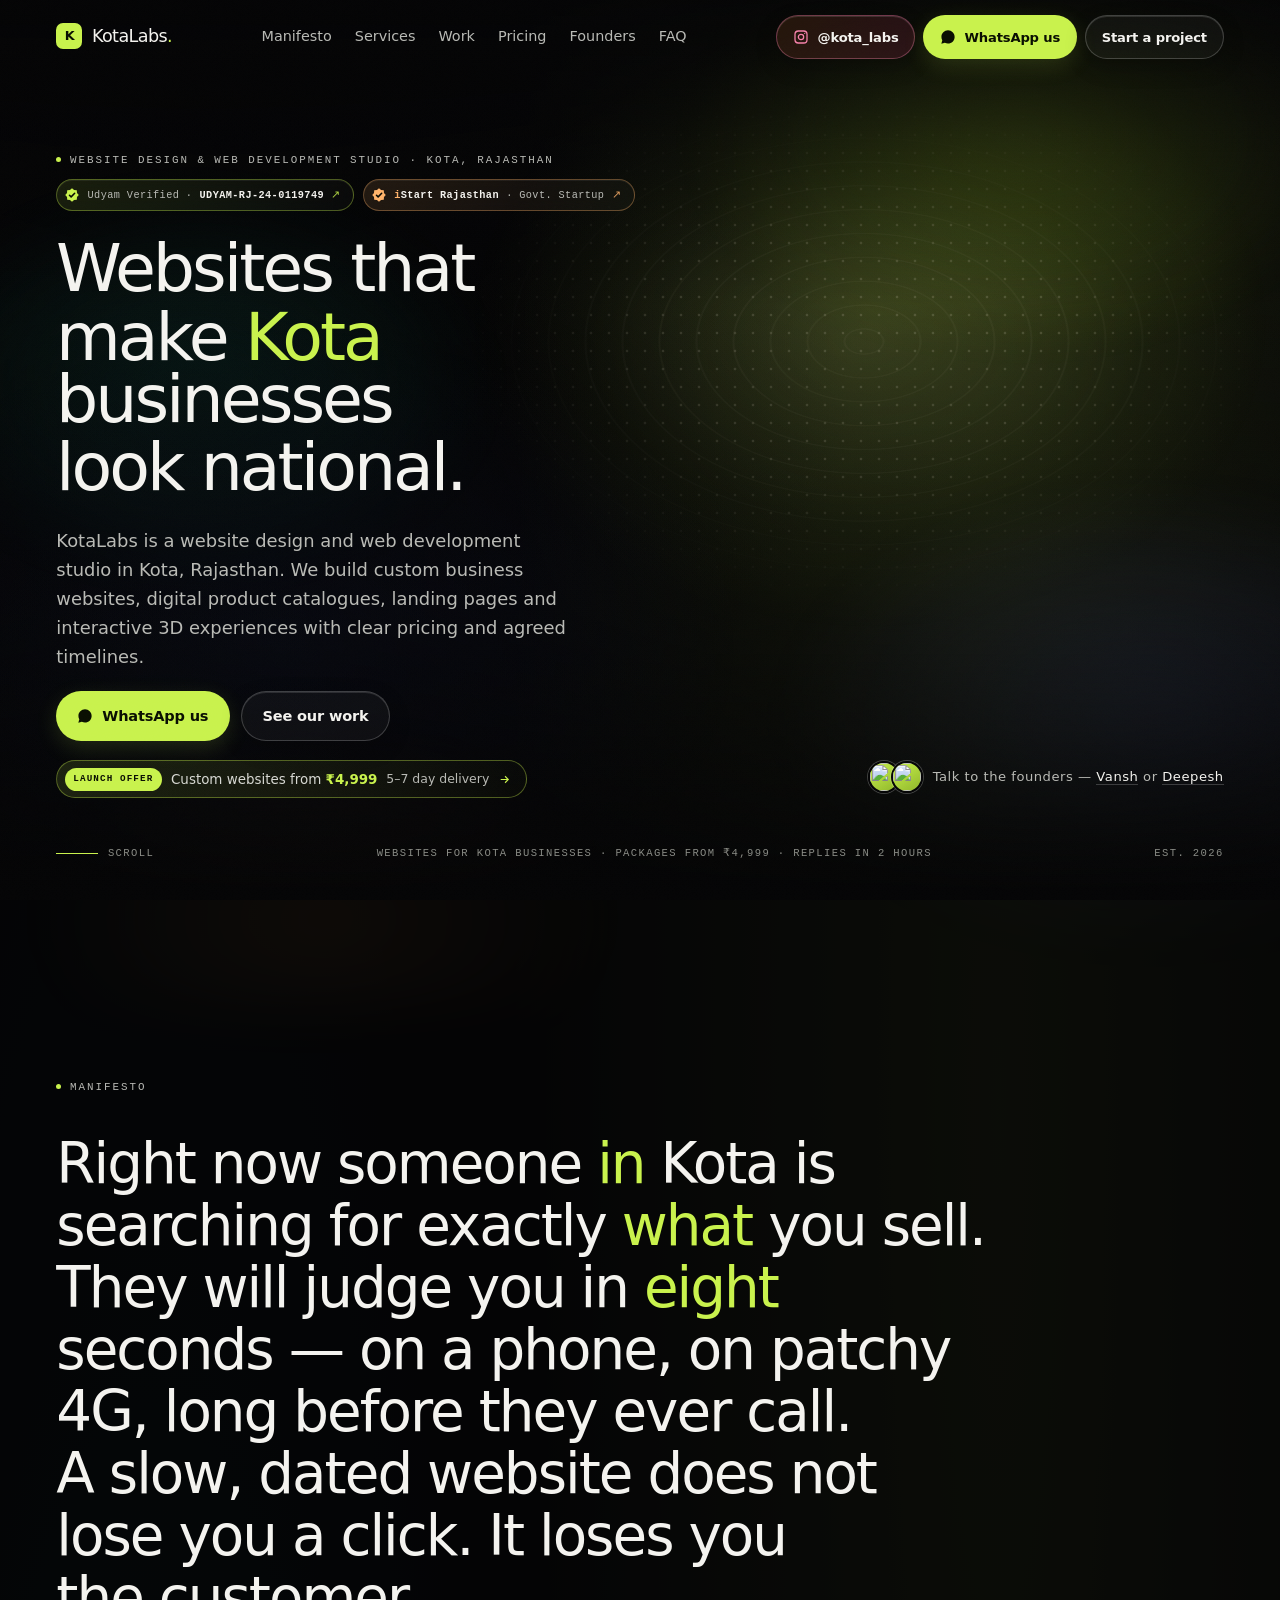
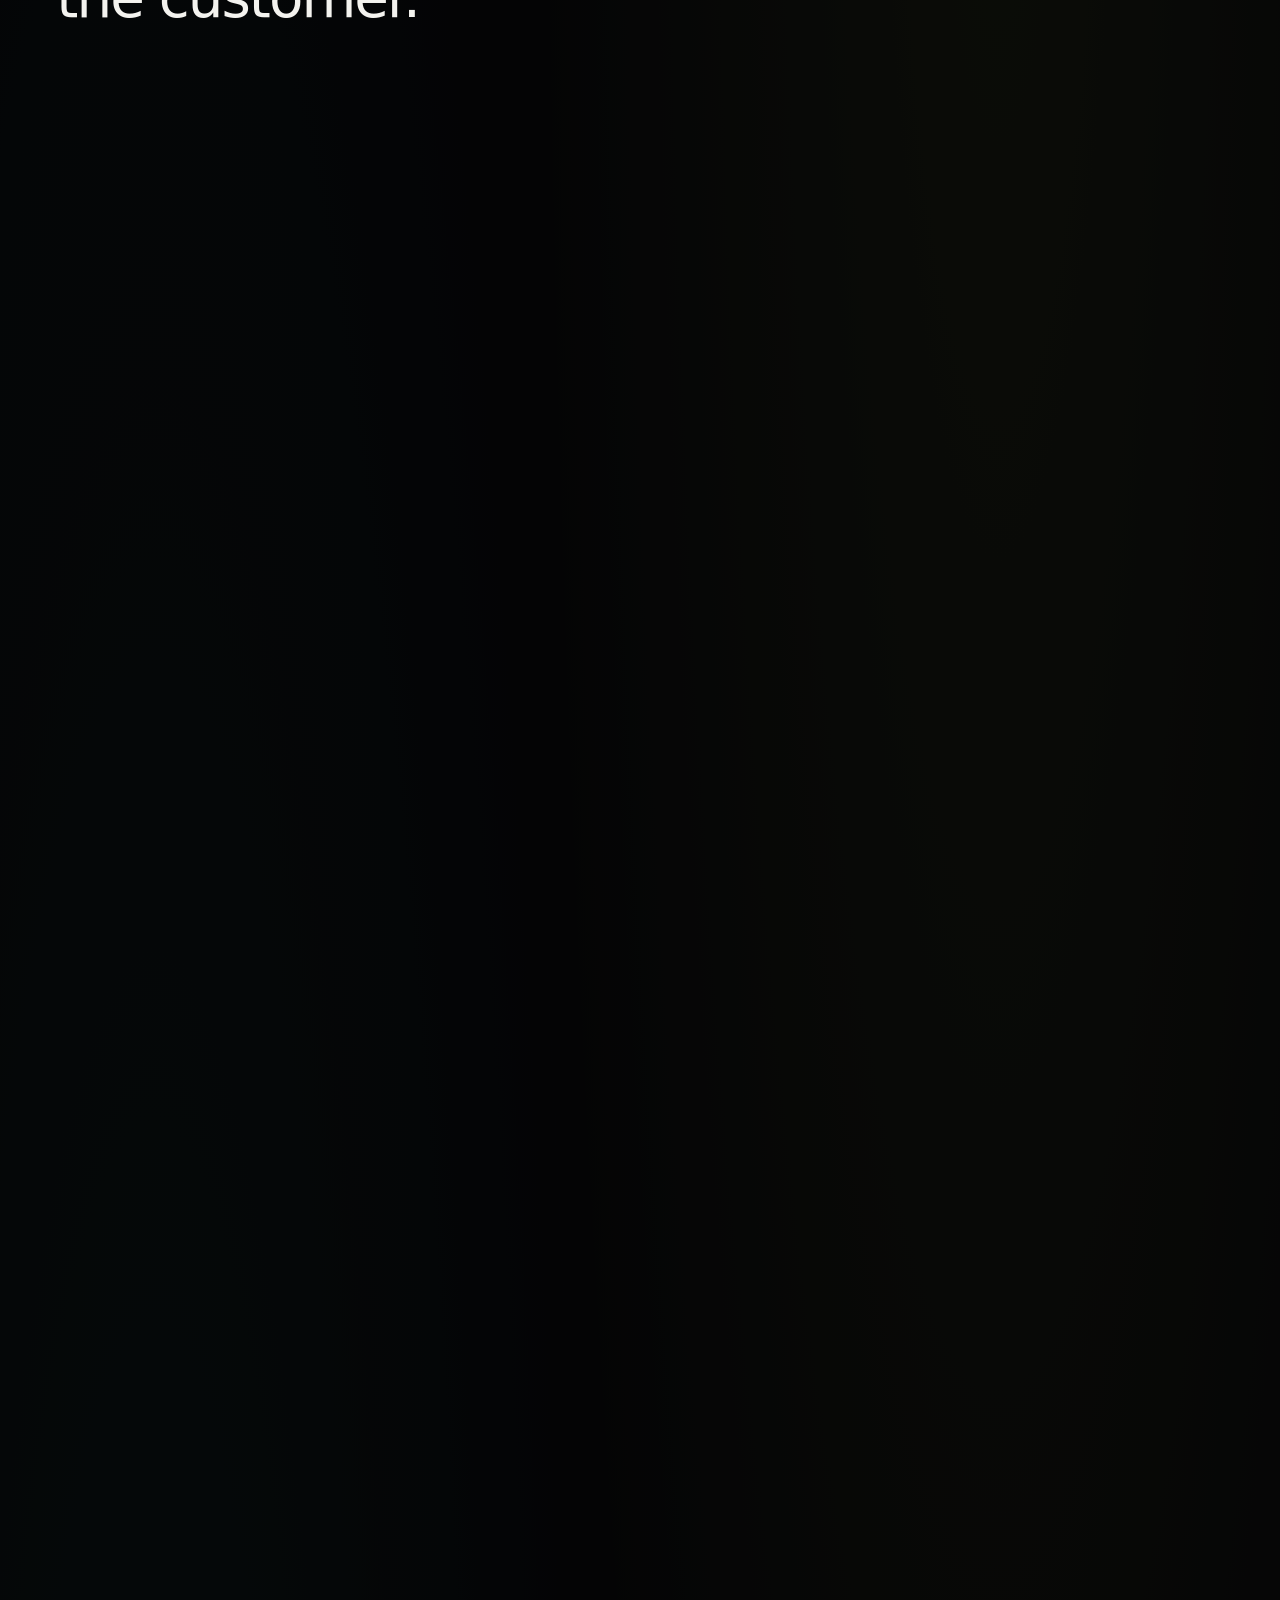
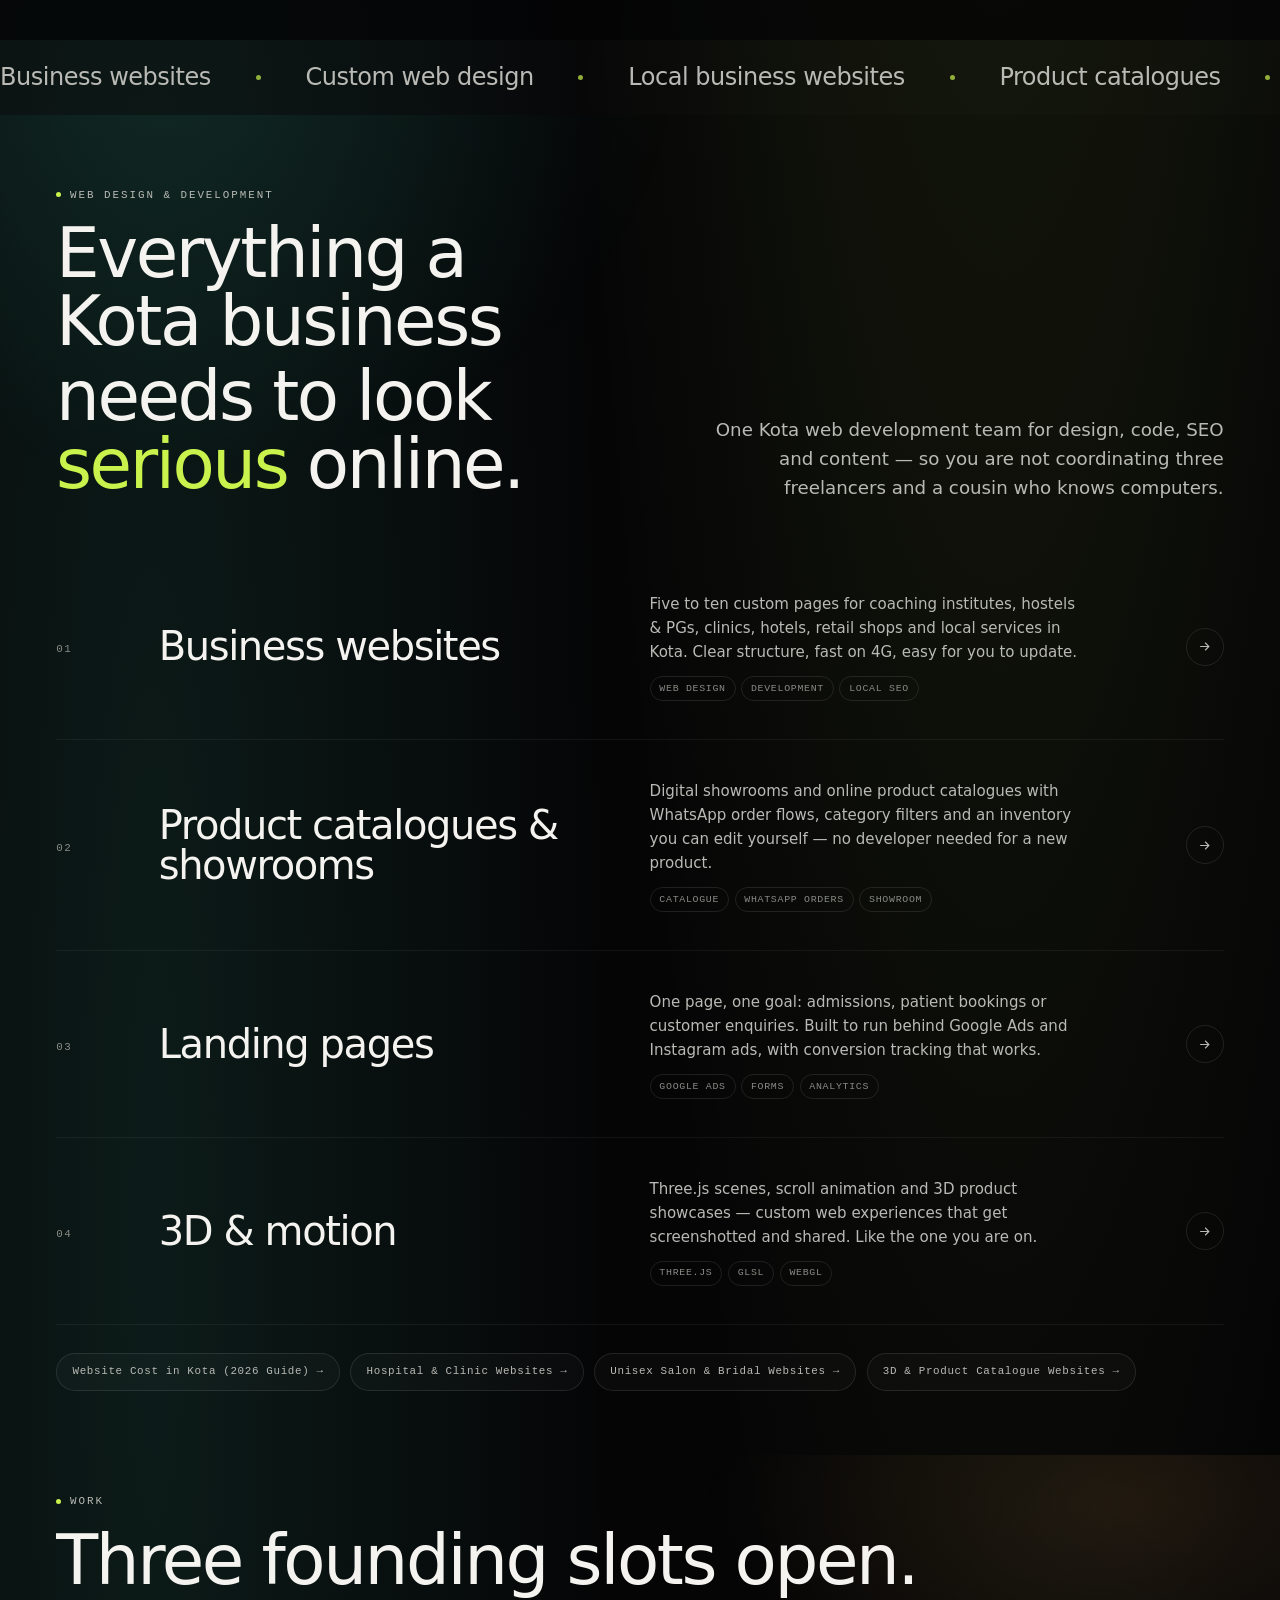
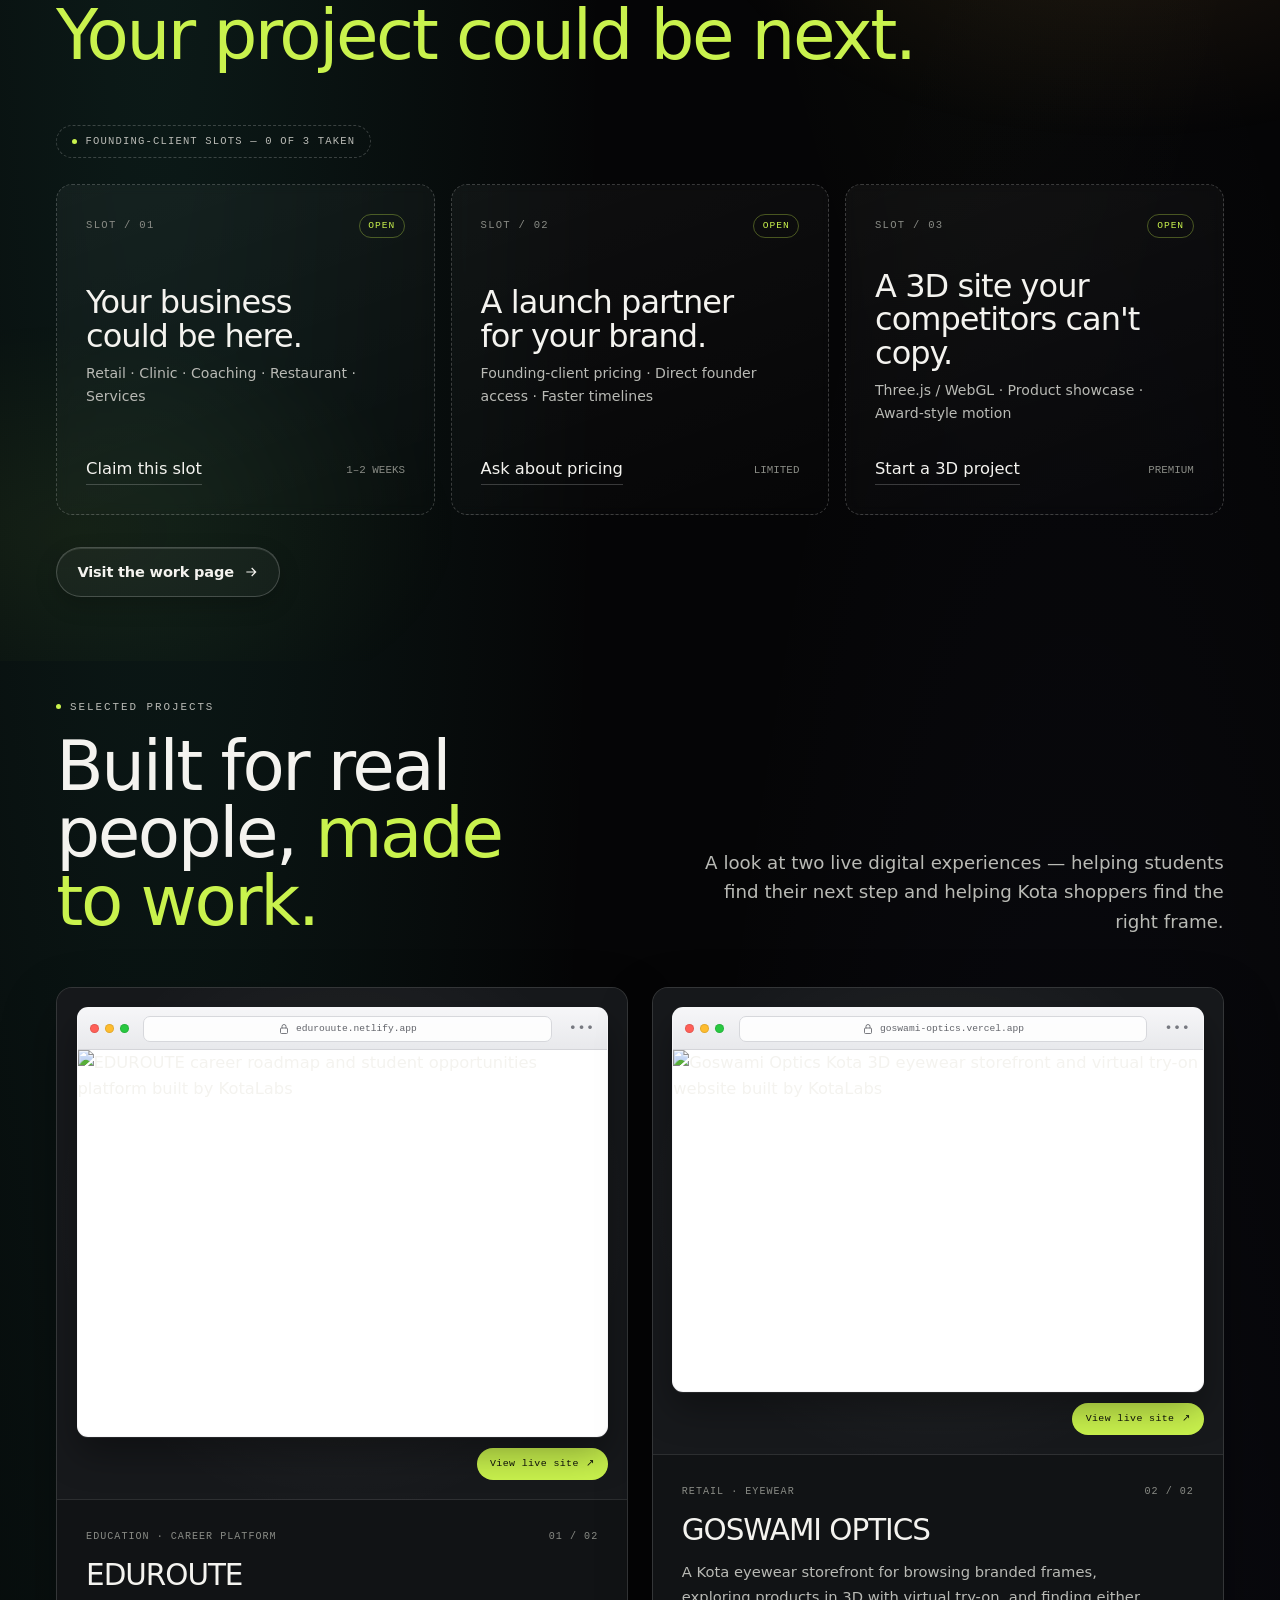
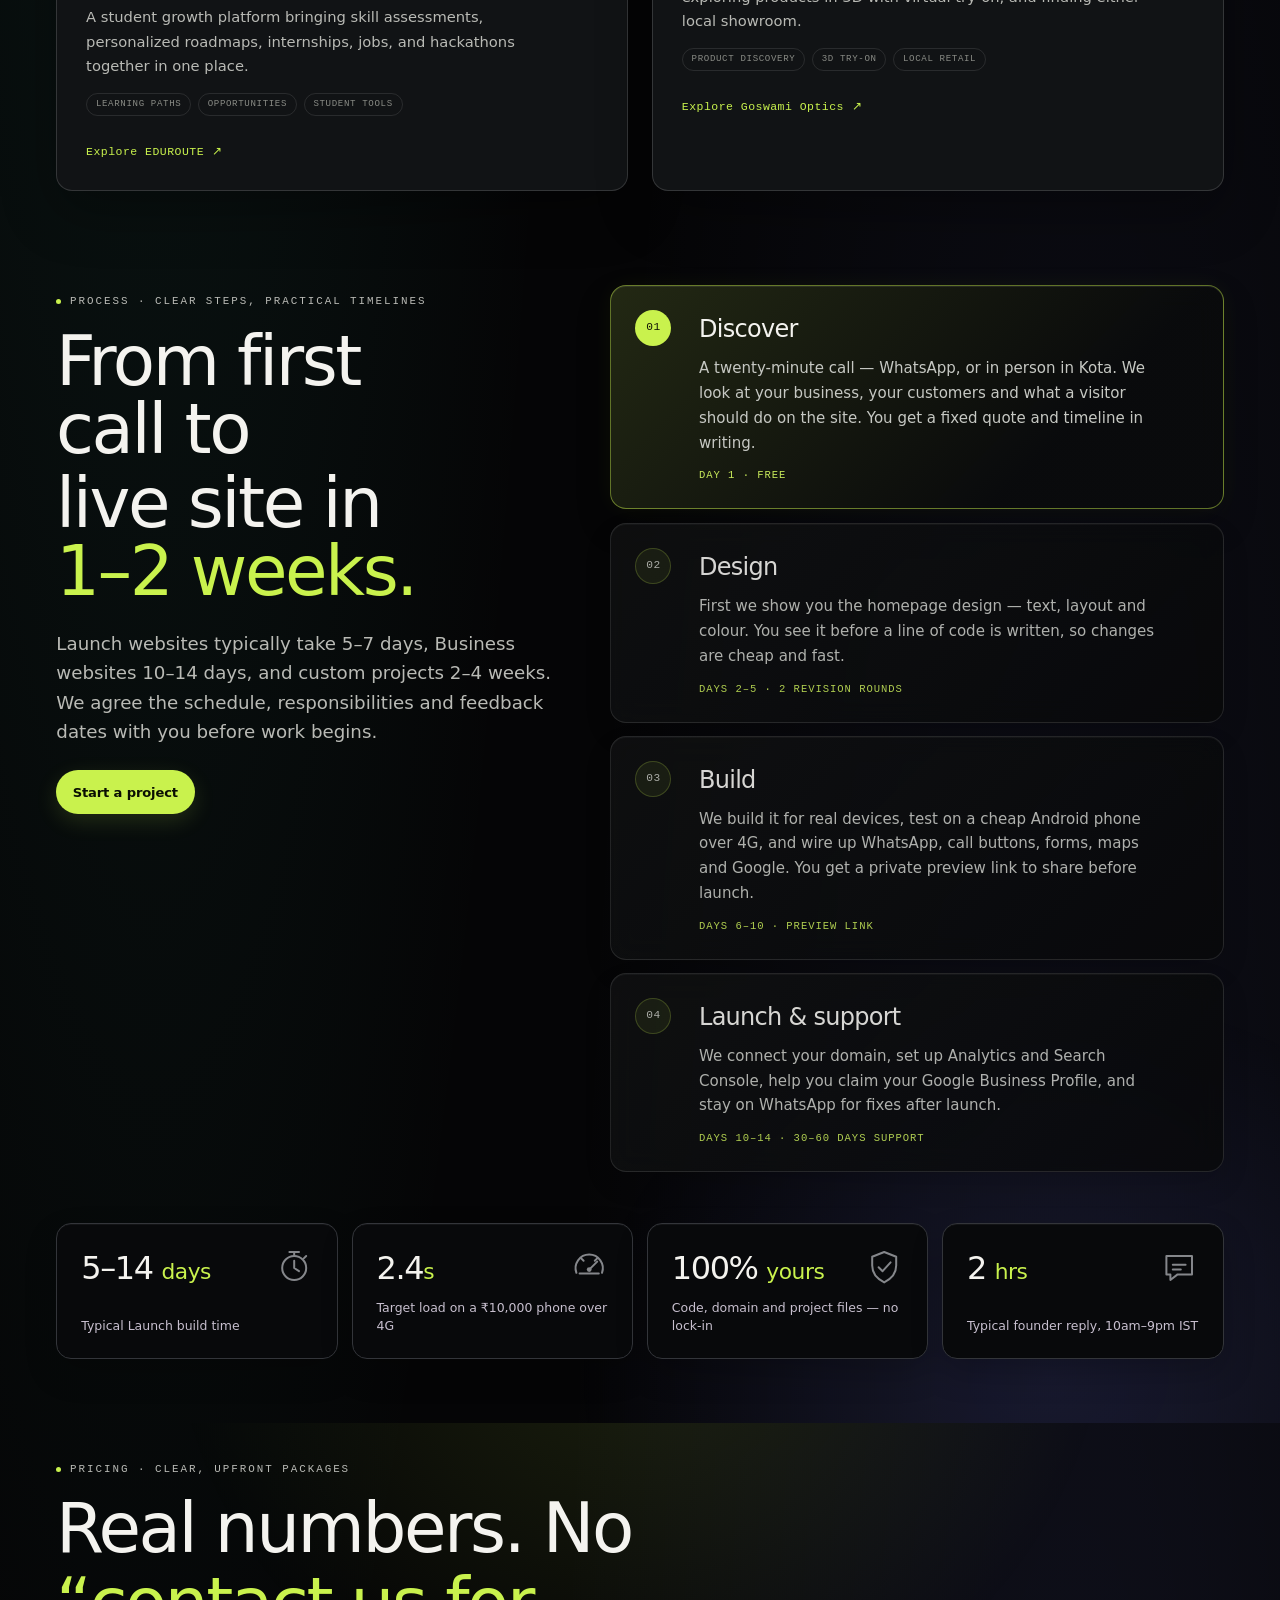
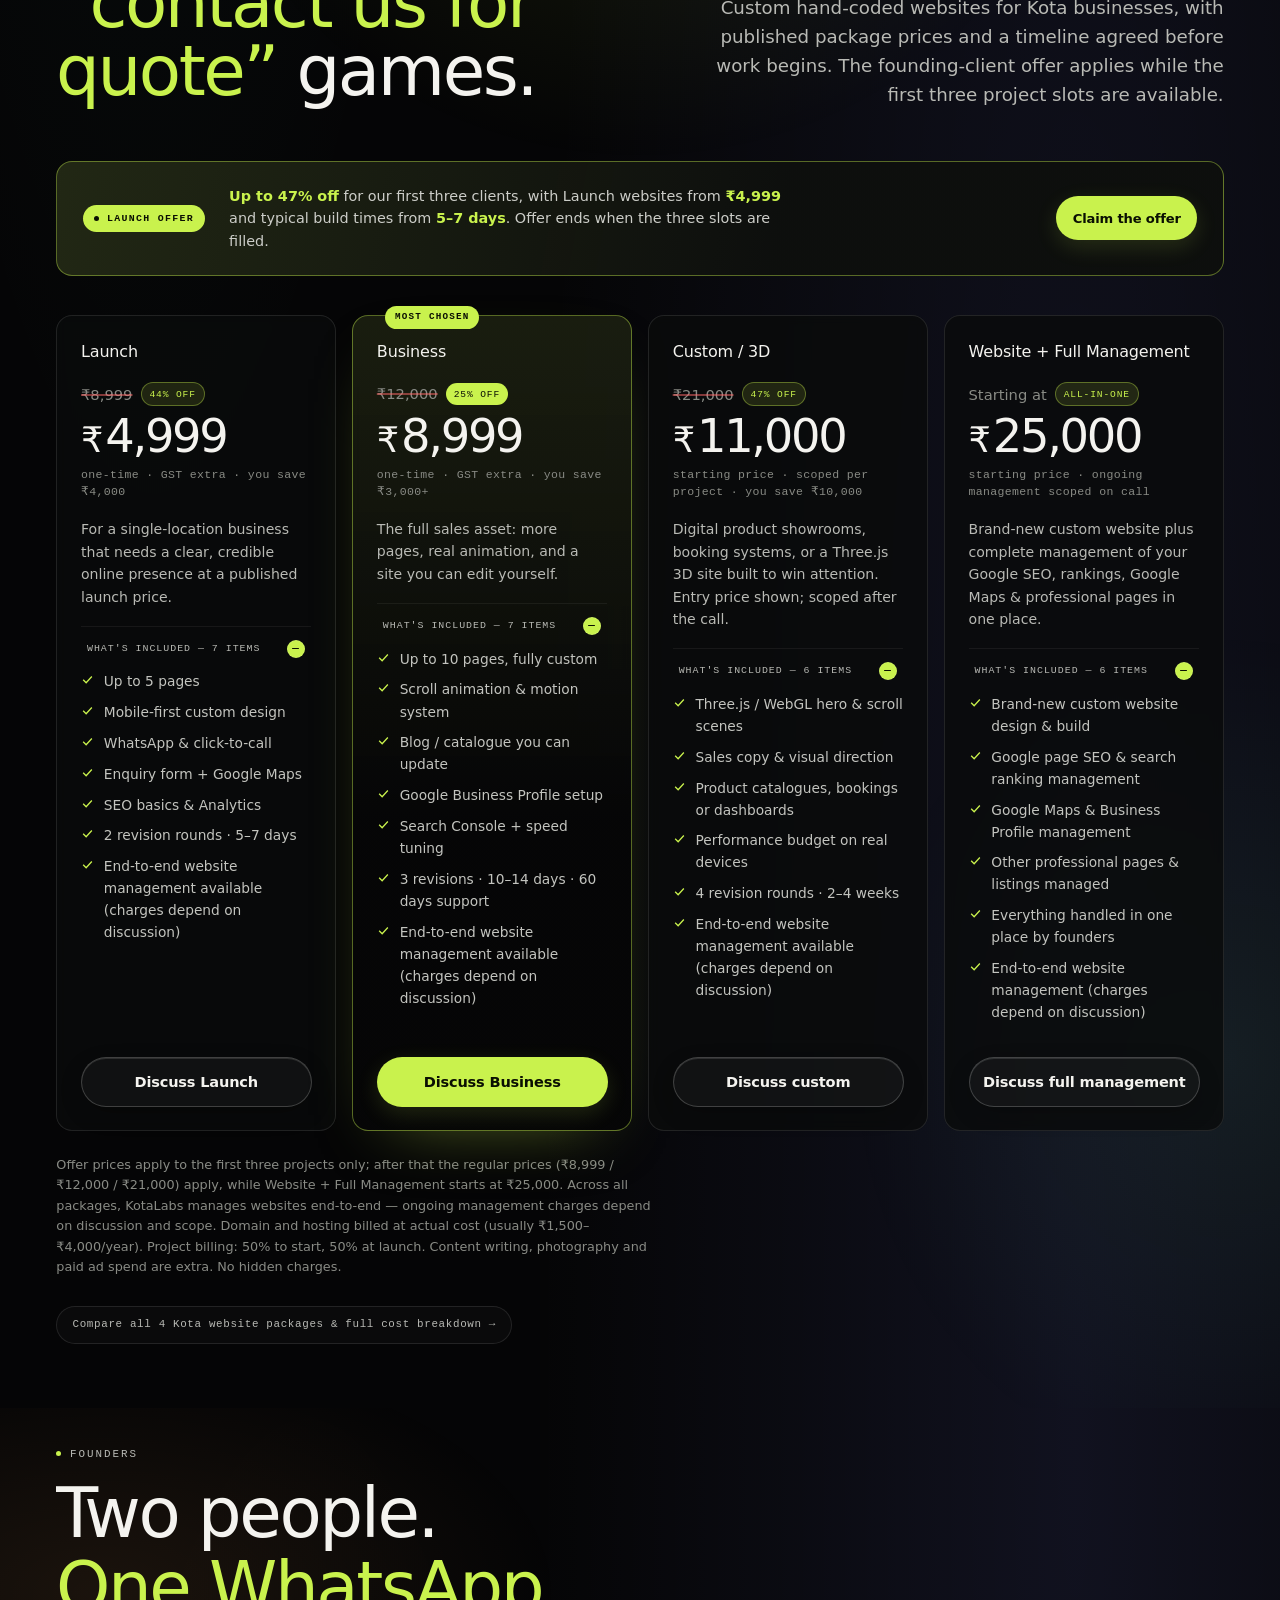
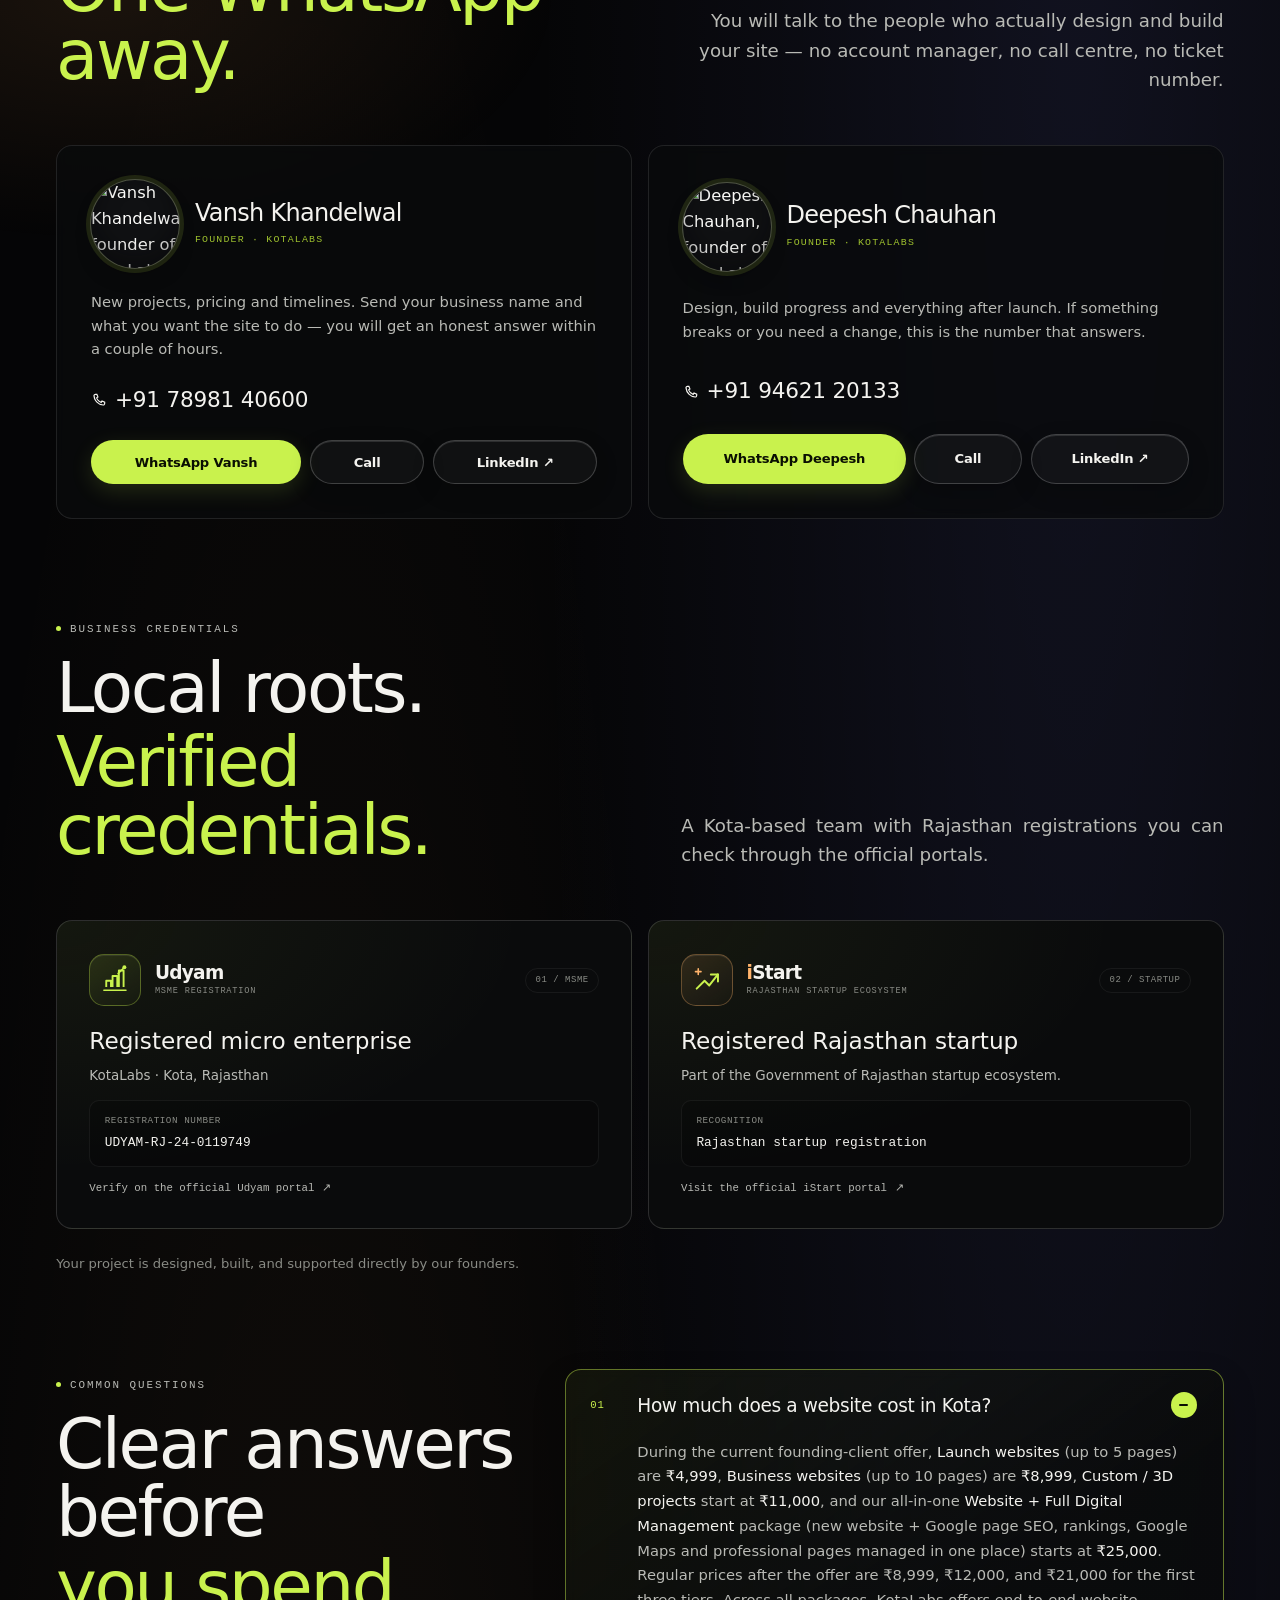
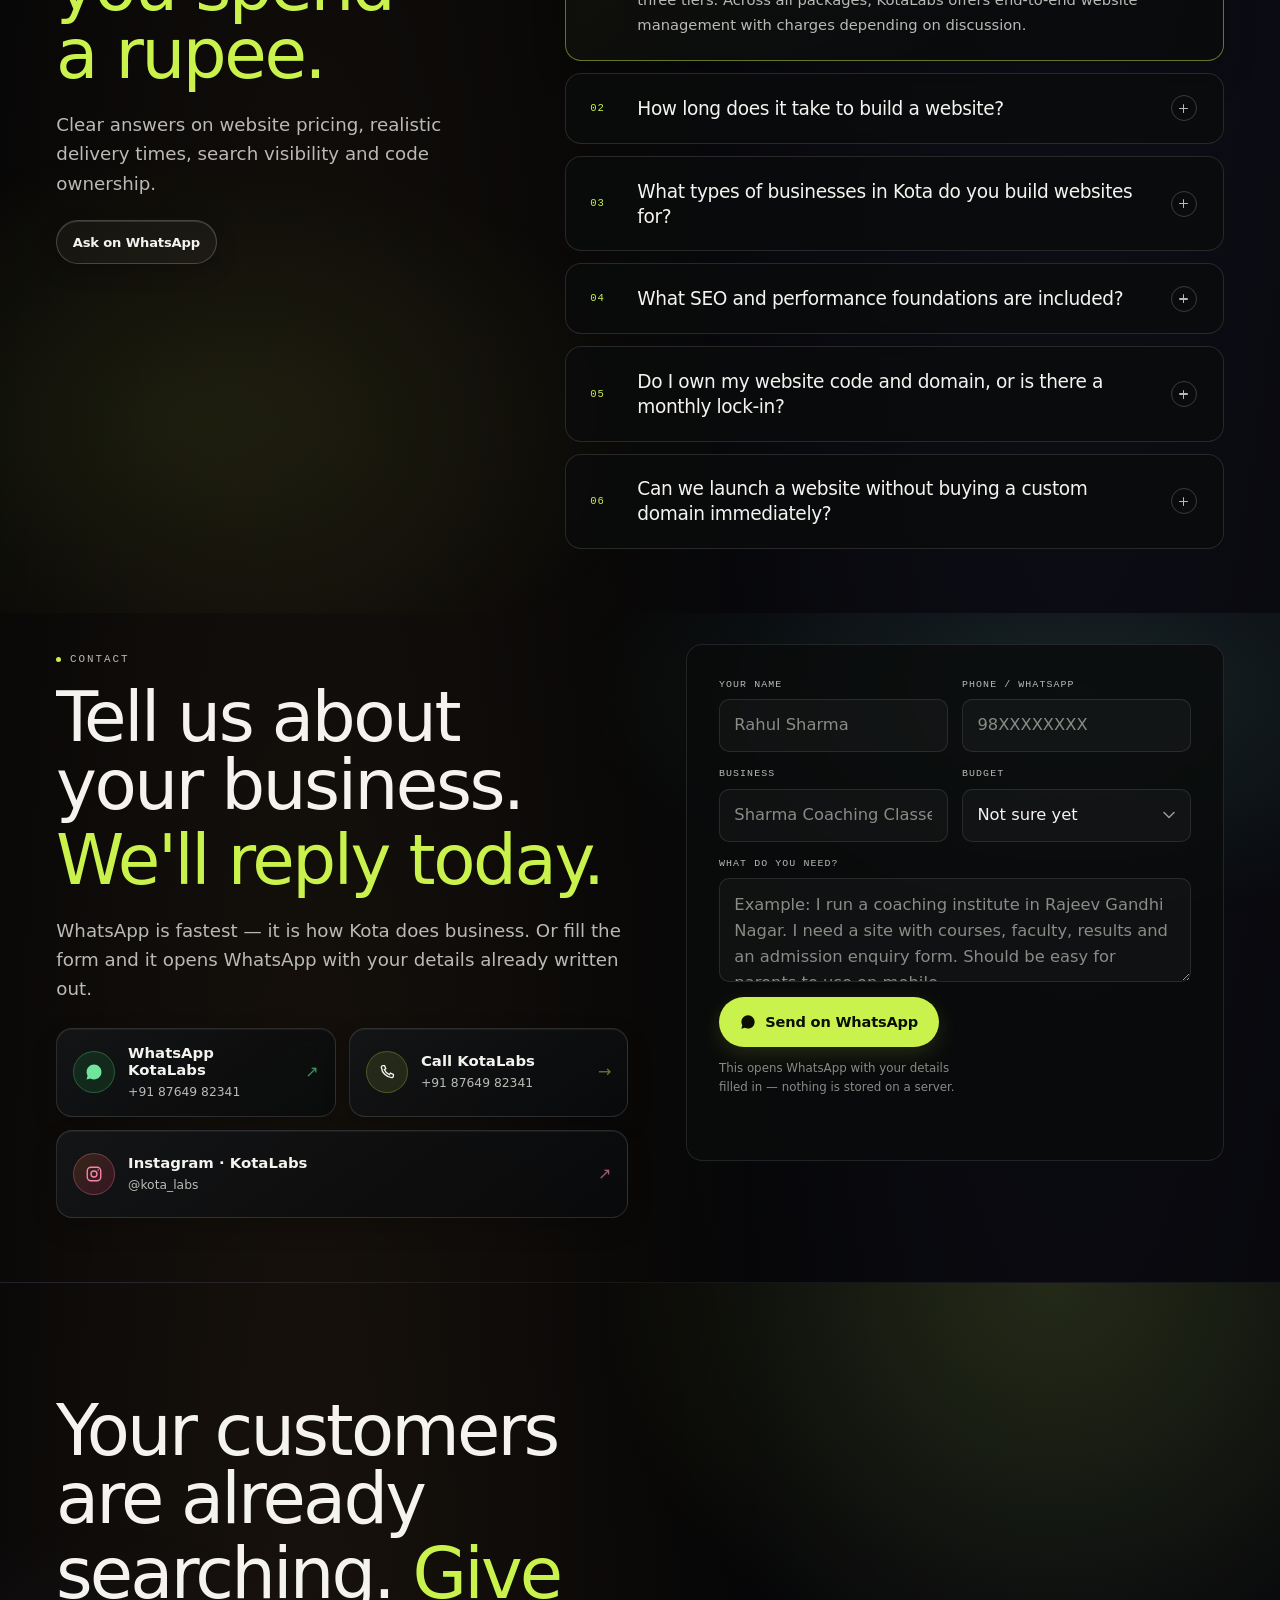
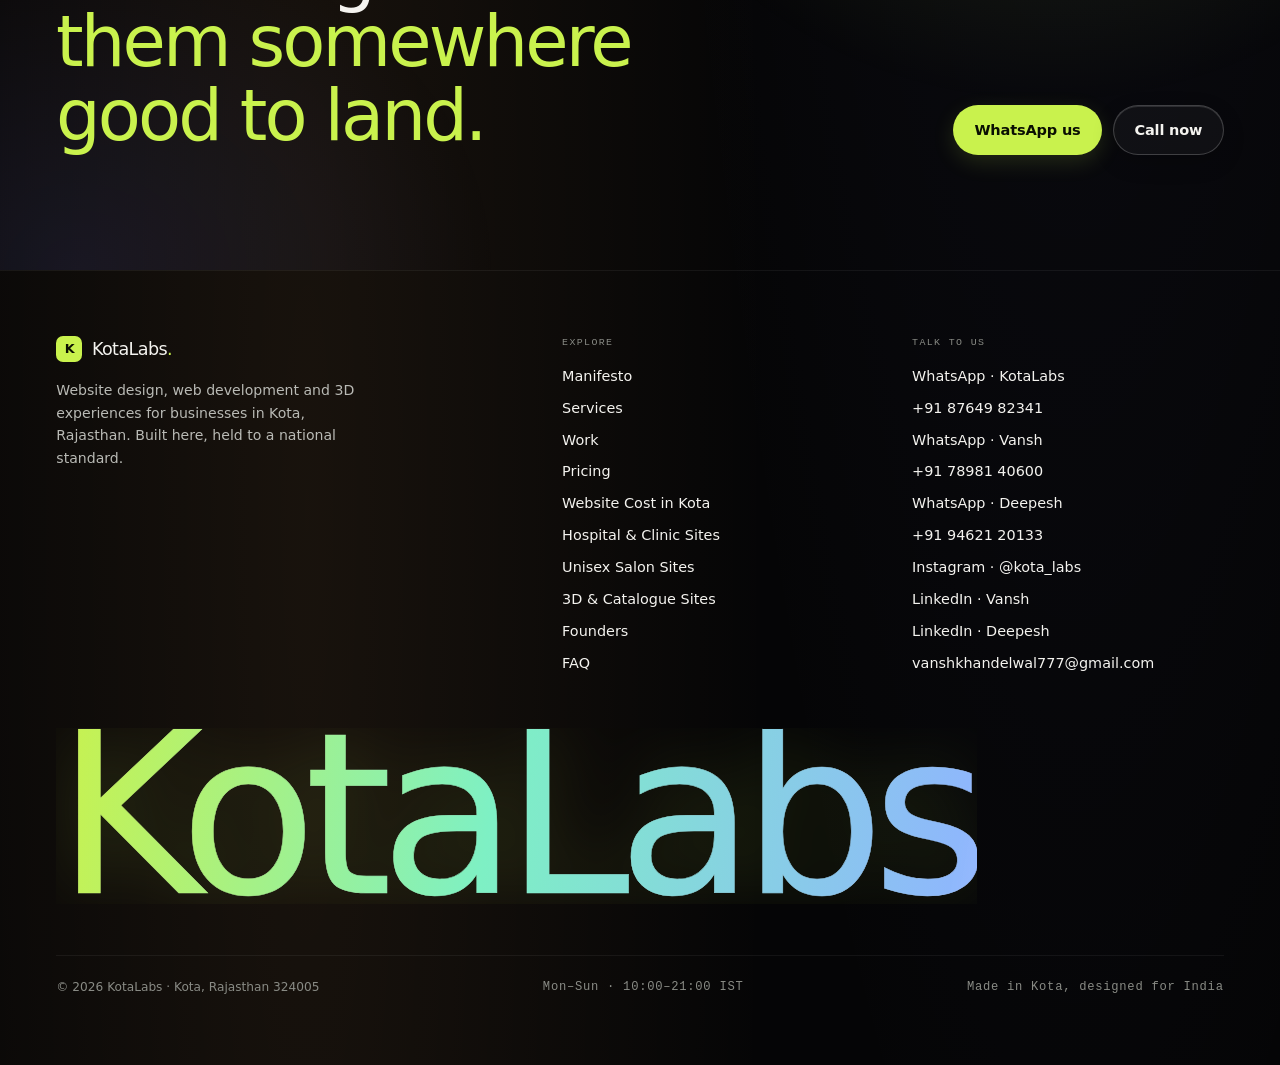
==== commit ad293833: "Remove duplicate founder cards from contact section and add @kota_labs button to top header Co-autho" ====
--- a/kotelabs/index.html
+++ b/kotelabs/index.html
@@ -303,6 +303,10 @@
     </nav>
 
     <div class="header__actions">
+      <a class="btn btn--ig btn--sm" href="https://www.instagram.com/kota_labs/" target="_blank" rel="noopener noreferrer" aria-label="KotaLabs on Instagram (@kota_labs)">
+        <svg class="btn__icon" viewBox="0 0 24 24" fill="none" stroke="currentColor" stroke-width="1.9" stroke-linecap="round" stroke-linejoin="round" aria-hidden="true"><rect x="3" y="3" width="18" height="18" rx="5"/><circle cx="12" cy="12" r="4"/><circle cx="17.5" cy="6.5" r="1" fill="currentColor" stroke="none"/></svg>
+        <span class="btn__label">@kota_labs</span>
+      </a>
       <a class="btn btn--wa btn--sm" href="https://wa.me/918764982341?text=Hi%20KotaLabs!%20I%27d%20like%20to%20talk%20about%20a%20website%20for%20my%20business." target="_blank" rel="noopener">
         <svg class="btn__icon" viewBox="0 0 24 24" fill="currentColor" aria-hidden="true"><path d="M12.04 2C6.58 2 2.13 6.45 2.13 11.91c0 1.75.46 3.45 1.32 4.95L2 22l5.25-1.38a9.86 9.86 0 0 0 4.79 1.22c5.46 0 9.92-4.45 9.92-9.91C21.96 6.45 17.5 2 12.04 2zm5.43 12.38c-.3-.15-1.76-.87-2.03-.97-.27-.1-.47-.15-.67.15-.2.3-.77.97-.95 1.17-.17.2-.35.22-.65.07-.3-.15-1.27-.47-2.42-1.5-.9-.8-1.5-1.79-1.68-2.09-.17-.3-.02-.47.13-.62.15-.15.3-.35.45-.52.15-.17.2-.3.3-.5.1-.2.05-.37-.02-.52-.08-.15-.67-1.62-.92-2.22-.24-.58-.49-.5-.67-.51h-.57c-.2 0-.52.07-.79.37-.27.3-1.04 1.02-1.04 2.49 0 1.47 1.07 2.89 1.22 3.09.15.2 2.1 3.34 5.1 4.55 2.99 1.2 3.11 1 3.67.95.56-.06 1.81-.74 2.06-1.45.25-.72.25-1.33.18-1.45-.08-.13-.28-.2-.58-.35z"/></svg>
         WhatsApp us
@@ -335,6 +339,7 @@
   </nav>
   <div class="mobile-menu__foot">
     <a class="btn btn--wa" href="https://wa.me/918764982341?text=Hi%20KotaLabs!%20I%27d%20like%20a%20website%20for%20my%20business." target="_blank" rel="noopener">WhatsApp us</a>
+    <a class="btn btn--ig" href="https://www.instagram.com/kota_labs/" target="_blank" rel="noopener noreferrer">Instagram · @kota_labs</a>
     <a class="btn btn--ghost" href="tel:+918764982341">Call now · 87649 82341</a>
     <p class="mobile-menu__phones">Founders: Vansh <a href="tel:+917898140600">78981 40600</a> · Deepesh <a href="tel:+919462120133">94621 20133</a></p>
   </div>
@@ -1203,67 +1208,7 @@
               </span>
             </a>
 
-            <a class="quick-card" href="https://wa.me/917898140600?text=Hi%20KotaLabs!%20I%27d%20like%20to%20talk%20about%20a%20website%20for%20my%20business." target="_blank" rel="noopener" data-reveal style="--i:5">
-              <span class="quick-card__icon" aria-hidden="true">
-                <svg viewBox="0 0 24 24" fill="currentColor"><path d="M12.04 2C6.58 2 2.13 6.45 2.13 11.91c0 1.75.46 3.45 1.32 4.95L2 22l5.25-1.38a9.86 9.86 0 0 0 4.79 1.22c5.46 0 9.92-4.45 9.92-9.91C21.96 6.45 17.5 2 12.04 2zm5.43 12.38c-.3-.15-1.76-.87-2.03-.97-.27-.1-.47-.15-.67.15-.2.3-.77.97-.95 1.17-.17.2-.35.22-.65.07-.3-.15-1.27-.47-2.42-1.5-.9-.8-1.5-1.79-1.68-2.09-.17-.3-.02-.47.13-.62.15-.15.3-.35.45-.52.15-.17.2-.3.3-.5.1-.2.05-.37-.02-.52-.08-.15-.67-1.62-.92-2.22-.24-.58-.49-.5-.67-.51h-.57c-.2 0-.52.07-.79.37-.27.3-1.04 1.02-1.04 2.49 0 1.47 1.07 2.89 1.22 3.09.15.2 2.1 3.34 5.1 4.55 2.99 1.2 3.11 1 3.67.95.56-.06 1.81-.74 2.06-1.45.25-.72.25-1.33.18-1.45-.08-.13-.28-.2-.58-.35z"/></svg>
-              </span>
-              <span>
-                <strong>WhatsApp Vansh</strong>
-                <span>+91 78981 40600</span>
-              </span>
-            </a>
-
-            <a class="quick-card" href="tel:+917898140600" data-reveal style="--i:6">
-              <span class="quick-card__icon" aria-hidden="true">
-                <svg viewBox="0 0 24 24" fill="none" stroke="currentColor" stroke-width="1.8"><path d="M6.6 3.5h2.2l1.6 4-2 1.3a12 12 0 0 0 6.8 6.8l1.3-2 4 1.6v2.2a2.1 2.1 0 0 1-2.3 2.1C10.9 18.8 5.2 13.1 4.5 5.8A2.1 2.1 0 0 1 6.6 3.5z"/></svg>
-              </span>
-              <span>
-                <strong>Call Vansh</strong>
-                <span>+91 78981 40600</span>
-              </span>
-            </a>
-
-            <a class="quick-card" href="https://wa.me/919462120133?text=Hi%20KotaLabs!%20I%27d%20like%20to%20talk%20about%20a%20website%20for%20my%20business." target="_blank" rel="noopener" data-reveal style="--i:7">
-              <span class="quick-card__icon" aria-hidden="true">
-                <svg viewBox="0 0 24 24" fill="currentColor"><path d="M12.04 2C6.58 2 2.13 6.45 2.13 11.91c0 1.75.46 3.45 1.32 4.95L2 22l5.25-1.38a9.86 9.86 0 0 0 4.79 1.22c5.46 0 9.92-4.45 9.92-9.91C21.96 6.45 17.5 2 12.04 2zm5.43 12.38c-.3-.15-1.76-.87-2.03-.97-.27-.1-.47-.15-.67.15-.2.3-.77.97-.95 1.17-.17.2-.35.22-.65.07-.3-.15-1.27-.47-2.42-1.5-.9-.8-1.5-1.79-1.68-2.09-.17-.3-.02-.47.13-.62.15-.15.3-.35.45-.52.15-.17.2-.3.3-.5.1-.2.05-.37-.02-.52-.08-.15-.67-1.62-.92-2.22-.24-.58-.49-.5-.67-.51h-.57c-.2 0-.52.07-.79.37-.27.3-1.04 1.02-1.04 2.49 0 1.47 1.07 2.89 1.22 3.09.15.2 2.1 3.34 5.1 4.55 2.99 1.2 3.11 1 3.67.95.56-.06 1.81-.74 2.06-1.45.25-.72.25-1.33.18-1.45-.08-.13-.28-.2-.58-.35z"/></svg>
-              </span>
-              <span>
-                <strong>WhatsApp Deepesh</strong>
-                <span>+91 94621 20133</span>
-              </span>
-            </a>
-
-            <a class="quick-card" href="tel:+919462120133" data-reveal style="--i:8">
-              <span class="quick-card__icon" aria-hidden="true">
-                <svg viewBox="0 0 24 24" fill="none" stroke="currentColor" stroke-width="1.8"><path d="M6.6 3.5h2.2l1.6 4-2 1.3a12 12 0 0 0 6.8 6.8l1.3-2 4 1.6v2.2a2.1 2.1 0 0 1-2.3 2.1C10.9 18.8 5.2 13.1 4.5 5.8A2.1 2.1 0 0 1 6.6 3.5z"/></svg>
-              </span>
-              <span>
-                <strong>Call Deepesh</strong>
-                <span>+91 94621 20133</span>
-              </span>
-            </a>
-
-            <a class="quick-card" href="https://www.linkedin.com/in/vansh-khandelwal-22636a373/" target="_blank" rel="noopener noreferrer" data-reveal style="--i:9">
-              <span class="quick-card__icon" aria-hidden="true">
-                <svg viewBox="0 0 24 24" fill="currentColor"><path d="M6.94 8.5H3.56V20h3.38V8.5zM5.25 3.06a1.97 1.97 0 1 0 0 3.94 1.97 1.97 0 0 0 0-3.94zM20.44 12.7c0-3.1-1.65-4.54-3.86-4.54-1.78 0-2.58.98-3.03 1.66V8.5h-3.38V20h3.38v-6.4c0-1.69.32-3.32 2.41-3.32 2.06 0 2.09 1.93 2.09 3.43V20h3.39v-7.3z"/></svg>
-              </span>
-              <span>
-                <strong>LinkedIn · Vansh</strong>
-                <span>Vansh Khandelwal</span>
-              </span>
-            </a>
-
-            <a class="quick-card" href="https://www.linkedin.com/in/deepesh-chauhan-a12413382/" target="_blank" rel="noopener noreferrer" data-reveal style="--i:10">
-              <span class="quick-card__icon" aria-hidden="true">
-                <svg viewBox="0 0 24 24" fill="currentColor"><path d="M6.94 8.5H3.56V20h3.38V8.5zM5.25 3.06a1.97 1.97 0 1 0 0 3.94 1.97 1.97 0 0 0 0-3.94zM20.44 12.7c0-3.1-1.65-4.54-3.86-4.54-1.78 0-2.58.98-3.03 1.66V8.5h-3.38V20h3.38v-6.4c0-1.69.32-3.32 2.41-3.32 2.06 0 2.09 1.93 2.09 3.43V20h3.39v-7.3z"/></svg>
-              </span>
-              <span>
-                <strong>LinkedIn · Deepesh</strong>
-                <span>Deepesh Chauhan</span>
-              </span>
-            </a>
-
-            <a class="quick-card" href="https://www.instagram.com/kota_labs/" target="_blank" rel="noopener noreferrer" data-reveal style="--i:11">
+            <a class="quick-card" href="https://www.instagram.com/kota_labs/" target="_blank" rel="noopener noreferrer" data-reveal style="--i:5">
               <span class="quick-card__icon" aria-hidden="true">
                 <svg viewBox="0 0 24 24" fill="none" stroke="currentColor" stroke-width="1.85" stroke-linecap="round" stroke-linejoin="round"><rect x="3" y="3" width="18" height="18" rx="5"/><circle cx="12" cy="12" r="4"/><circle cx="17.5" cy="6.5" r="1" fill="currentColor" stroke="none"/></svg>
               </span>
--- a/kotelabs/assets/css/styles.css
+++ b/kotelabs/assets/css/styles.css
@@ -280,6 +280,16 @@
 .btn--solid:hover { background: #d7ff62; box-shadow: 0 10px 28px rgba(201, 242, 77, 0.22); }
 .btn--wa { --btn-bg: var(--lime); --btn-fg: #0a0f02; border-color: transparent; font-weight: 600; box-shadow: 0 7px 22px rgba(201, 242, 77, 0.14); }
 .btn--wa:hover { background: #d7ff62; box-shadow: 0 10px 28px rgba(201, 242, 77, 0.22); }
+.btn--ig {
+  background: linear-gradient(135deg, rgba(245, 133, 41, 0.12), rgba(221, 42, 123, 0.14));
+  border-color: rgba(247, 131, 172, 0.36);
+  color: var(--bone);
+}
+.btn--ig .btn__icon { color: #f783ac; }
+.btn--ig:hover {
+  background: linear-gradient(135deg, rgba(245, 133, 41, 0.2), rgba(221, 42, 123, 0.24));
+  border-color: rgba(247, 131, 172, 0.72);
+}
 .btn--ghost { background: rgba(255, 255, 255, 0.035); }
 .btn--ghost:hover { background: rgba(255, 255, 255, 0.085); border-color: rgba(244, 243, 239, 0.48); }
 .btn--sm { min-height: 44px; padding: 0.55rem 0.98rem; font-size: 0.82rem; }
@@ -469,7 +479,7 @@
 
 .nav { display: none; }
 @media (min-width: 1000px) {
-  .nav { display: flex; align-items: center; gap: 2rem; }
+  .nav { display: flex; align-items: center; gap: clamp(1.15rem, 1.8vw, 2rem); }
 }
 .nav__link {
   position: relative;
@@ -495,9 +505,17 @@
 .nav__link:hover, .nav__link[aria-current="page"] { color: var(--bone); }
 .nav__link:hover::after, .nav__link[aria-current="page"]::after { transform: scaleX(1); }
 
-.header__actions { display: flex; align-items: center; gap: 0.6rem; }
+.header__actions { display: flex; align-items: center; gap: 0.5rem; }
 .header__actions .btn--wa { display: none; }
 @media (min-width: 640px) { .header__actions .btn--wa { display: inline-flex; } }
+@media (max-width: 820px) {
+  .header__actions .btn--ig {
+    min-height: 42px;
+    width: 42px;
+    padding: 0;
+  }
+  .header__actions .btn--ig .btn__label { display: none; }
+}
 
 .burger {
   position: relative;
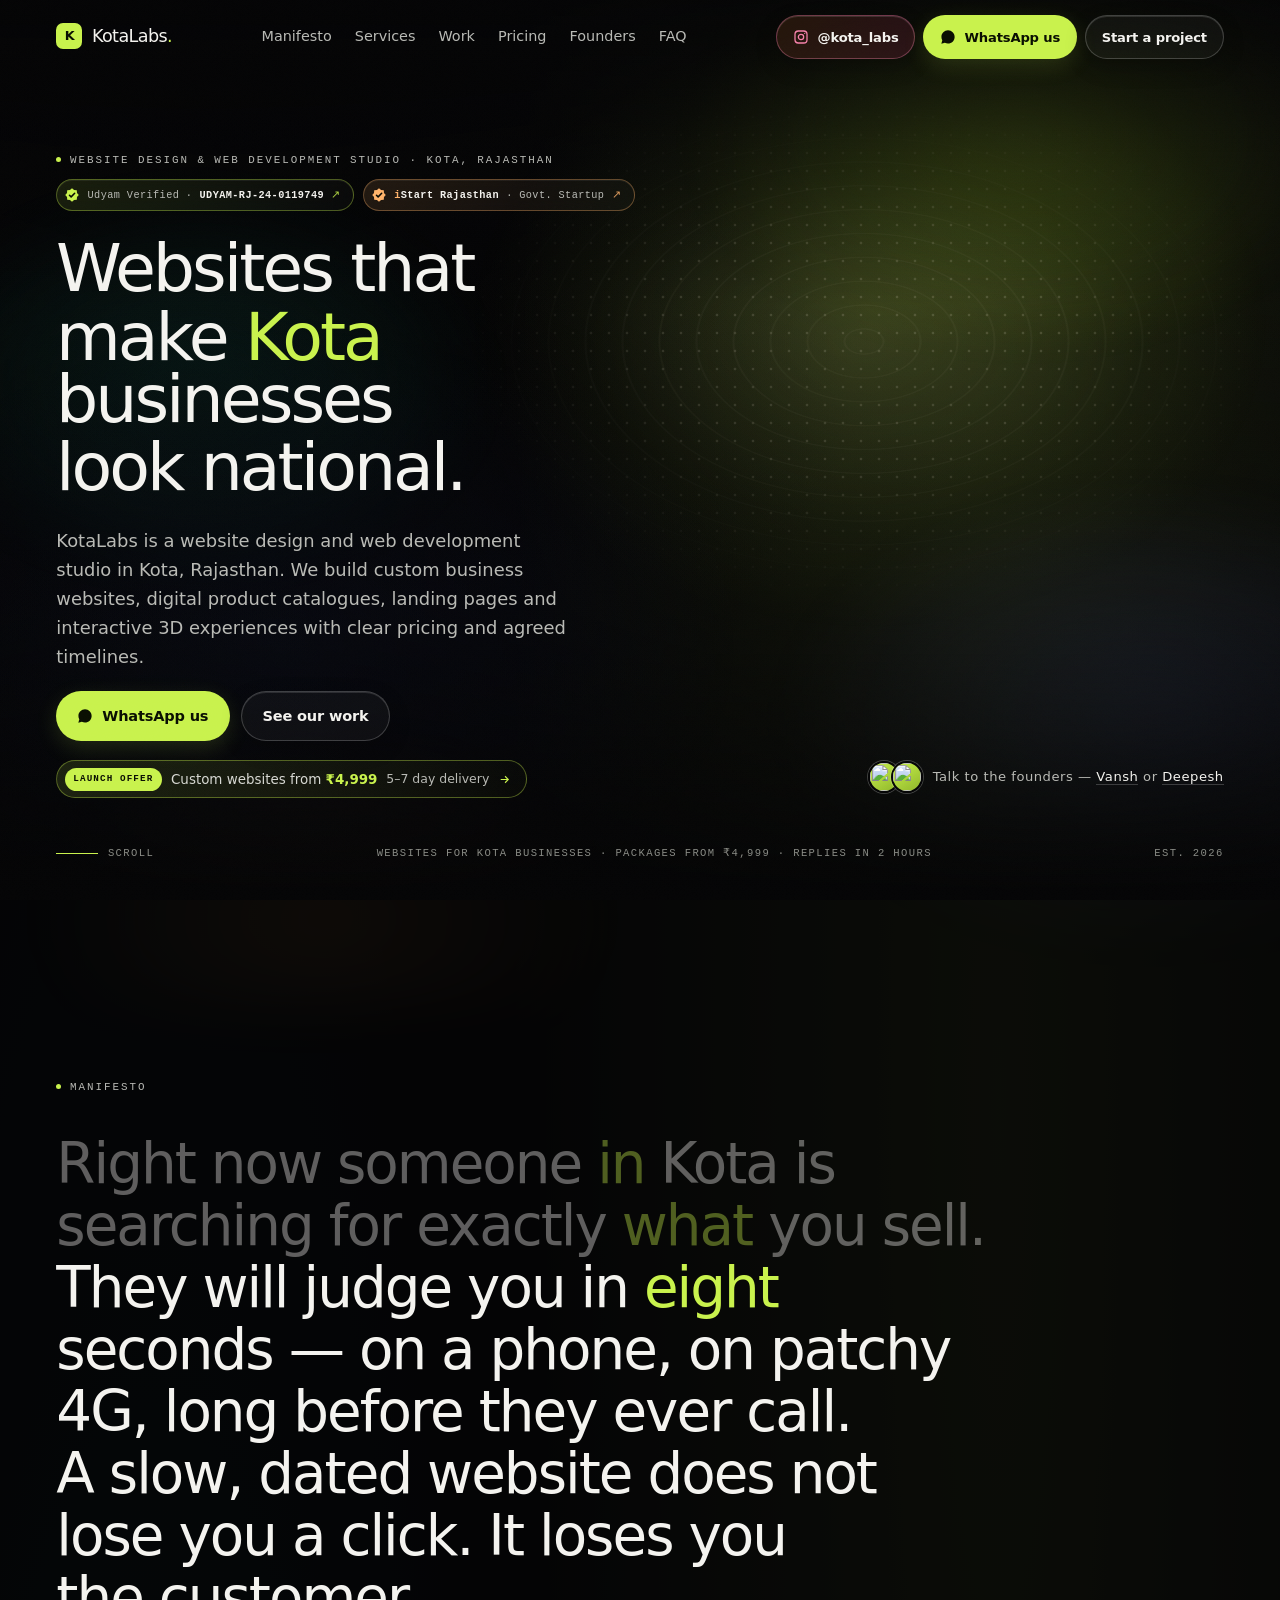
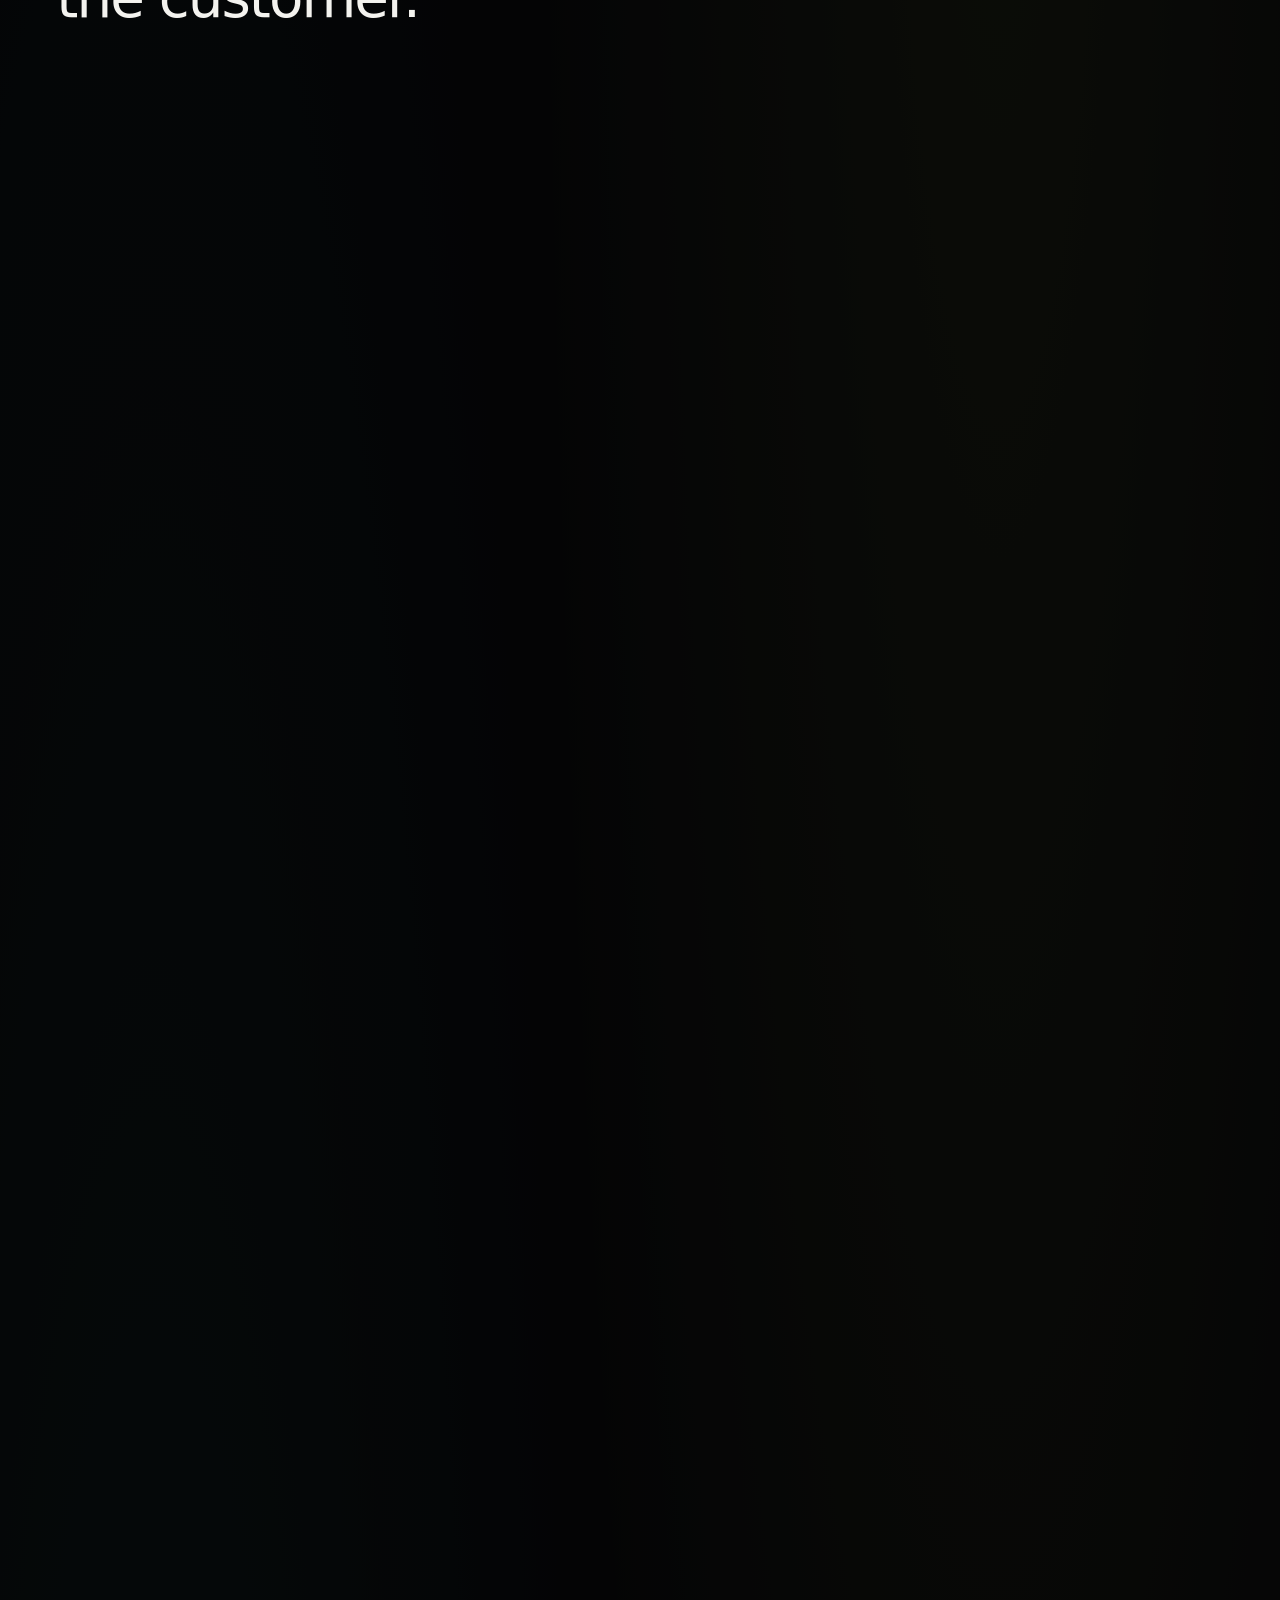
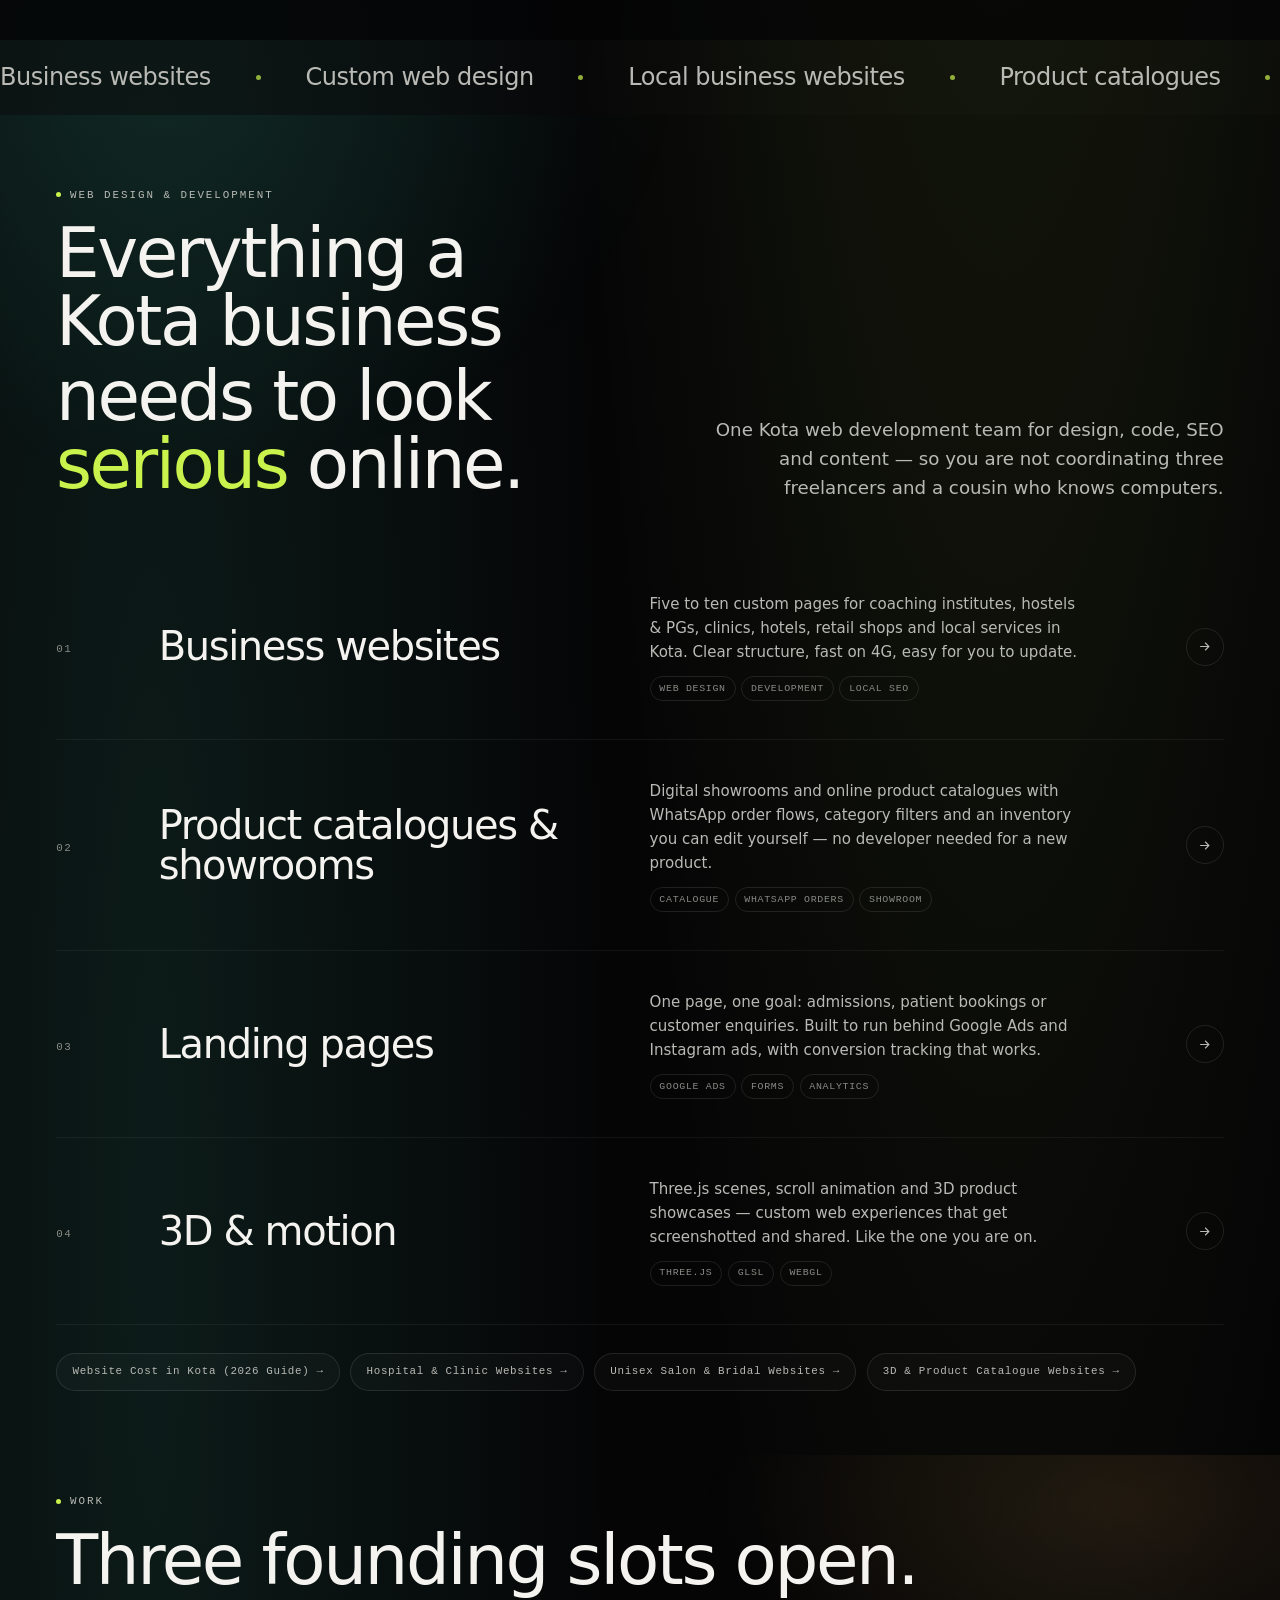
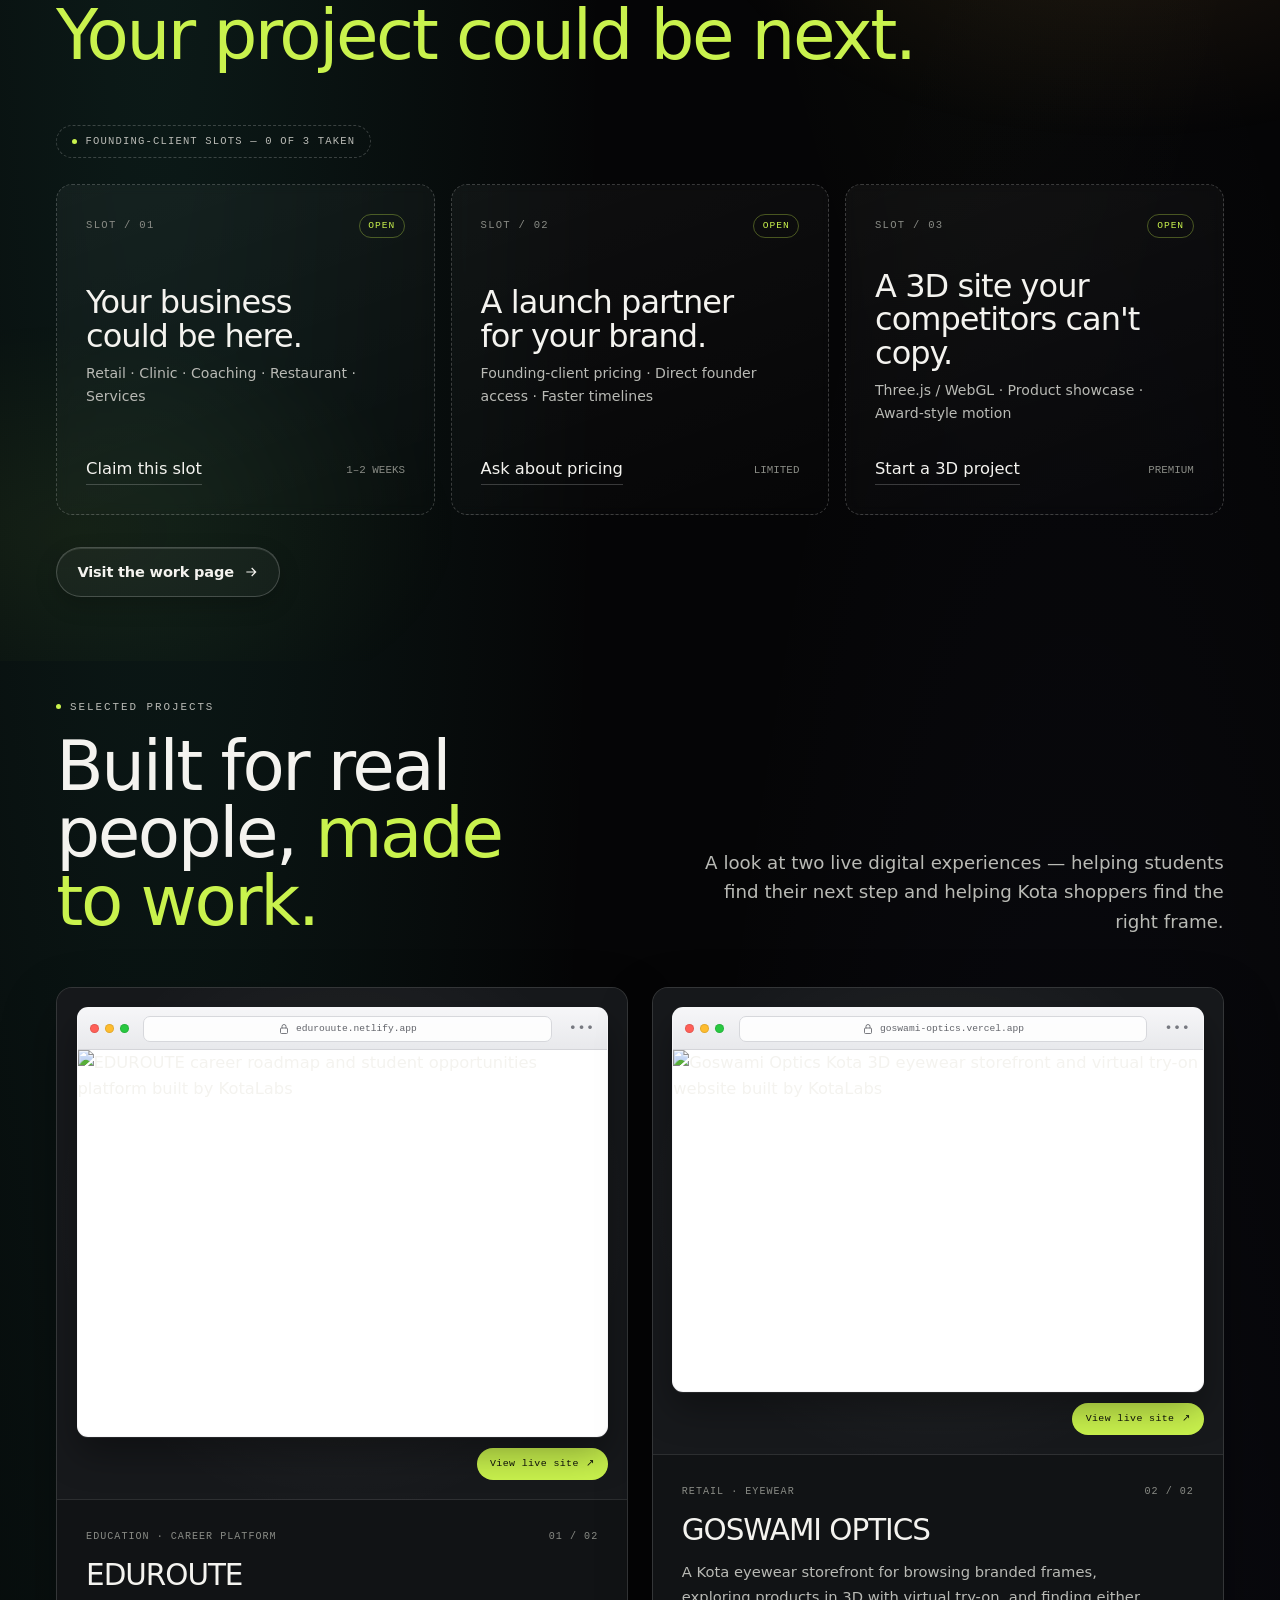
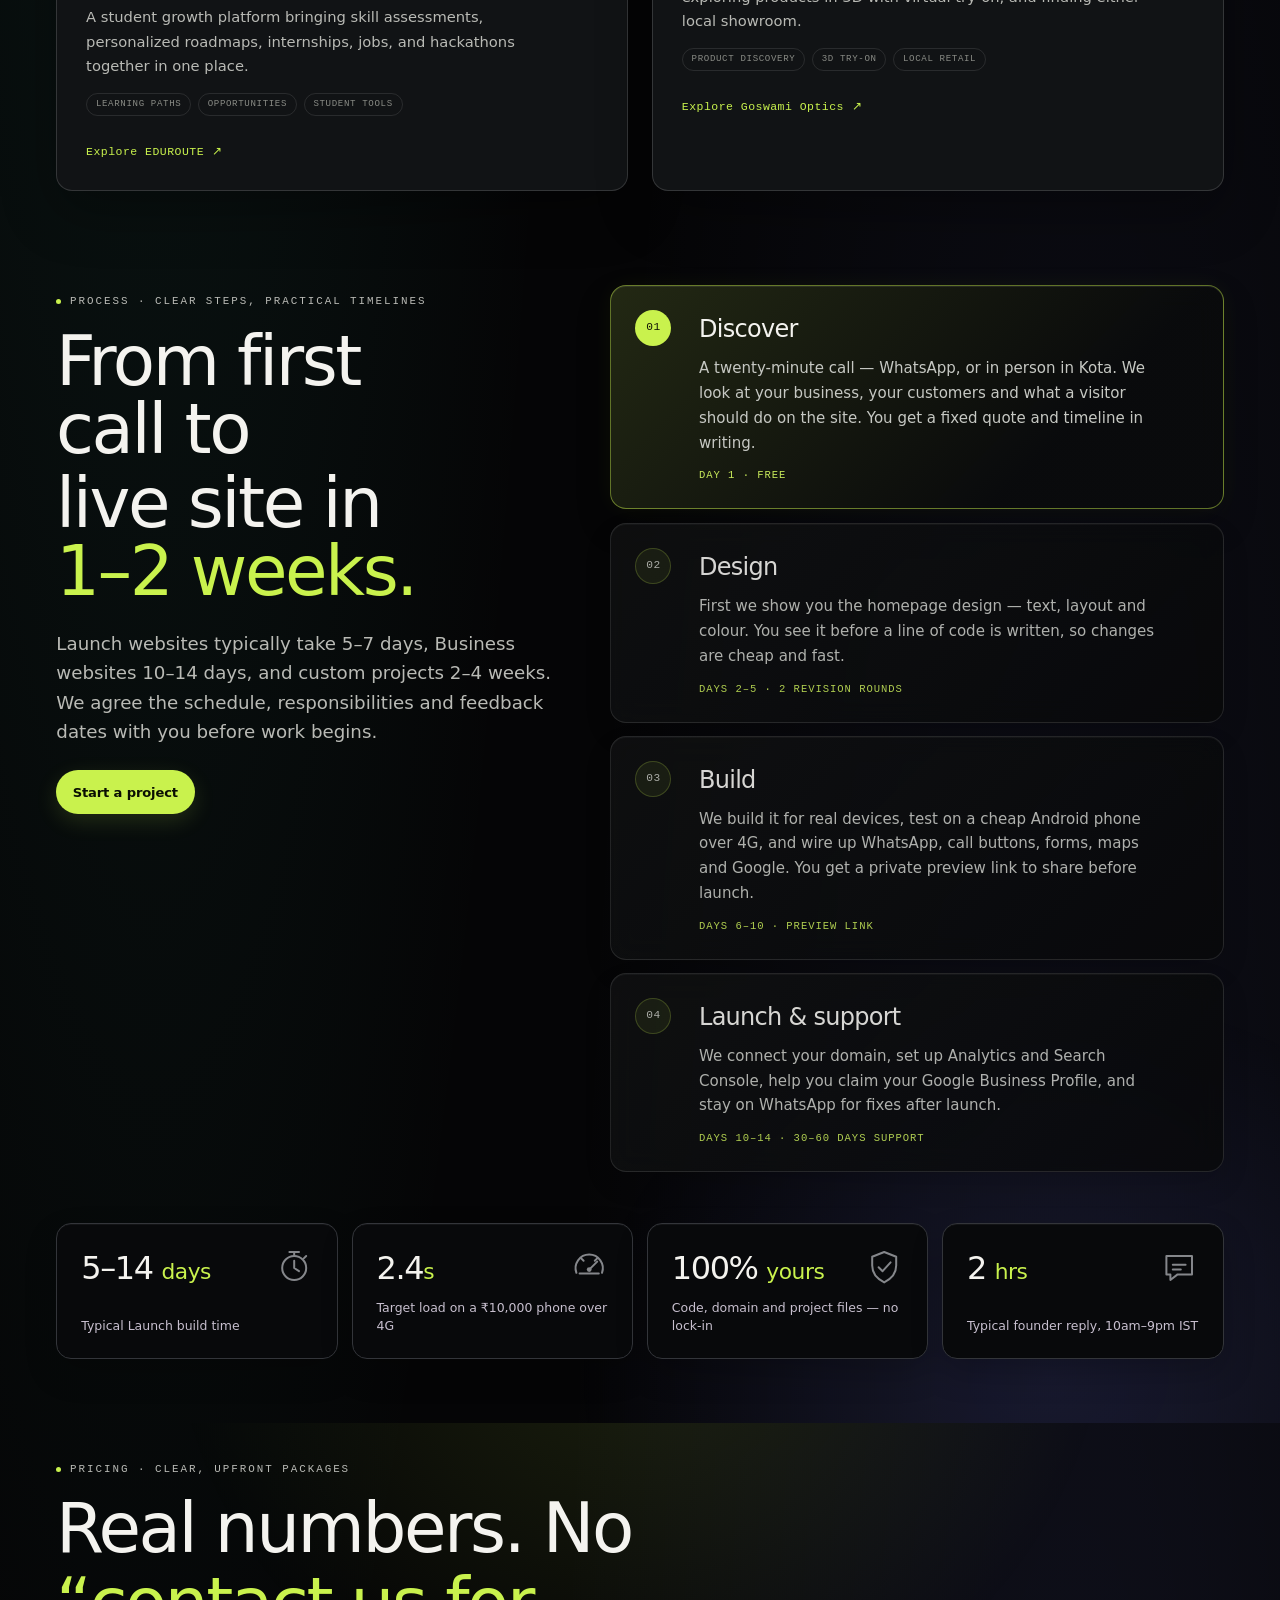
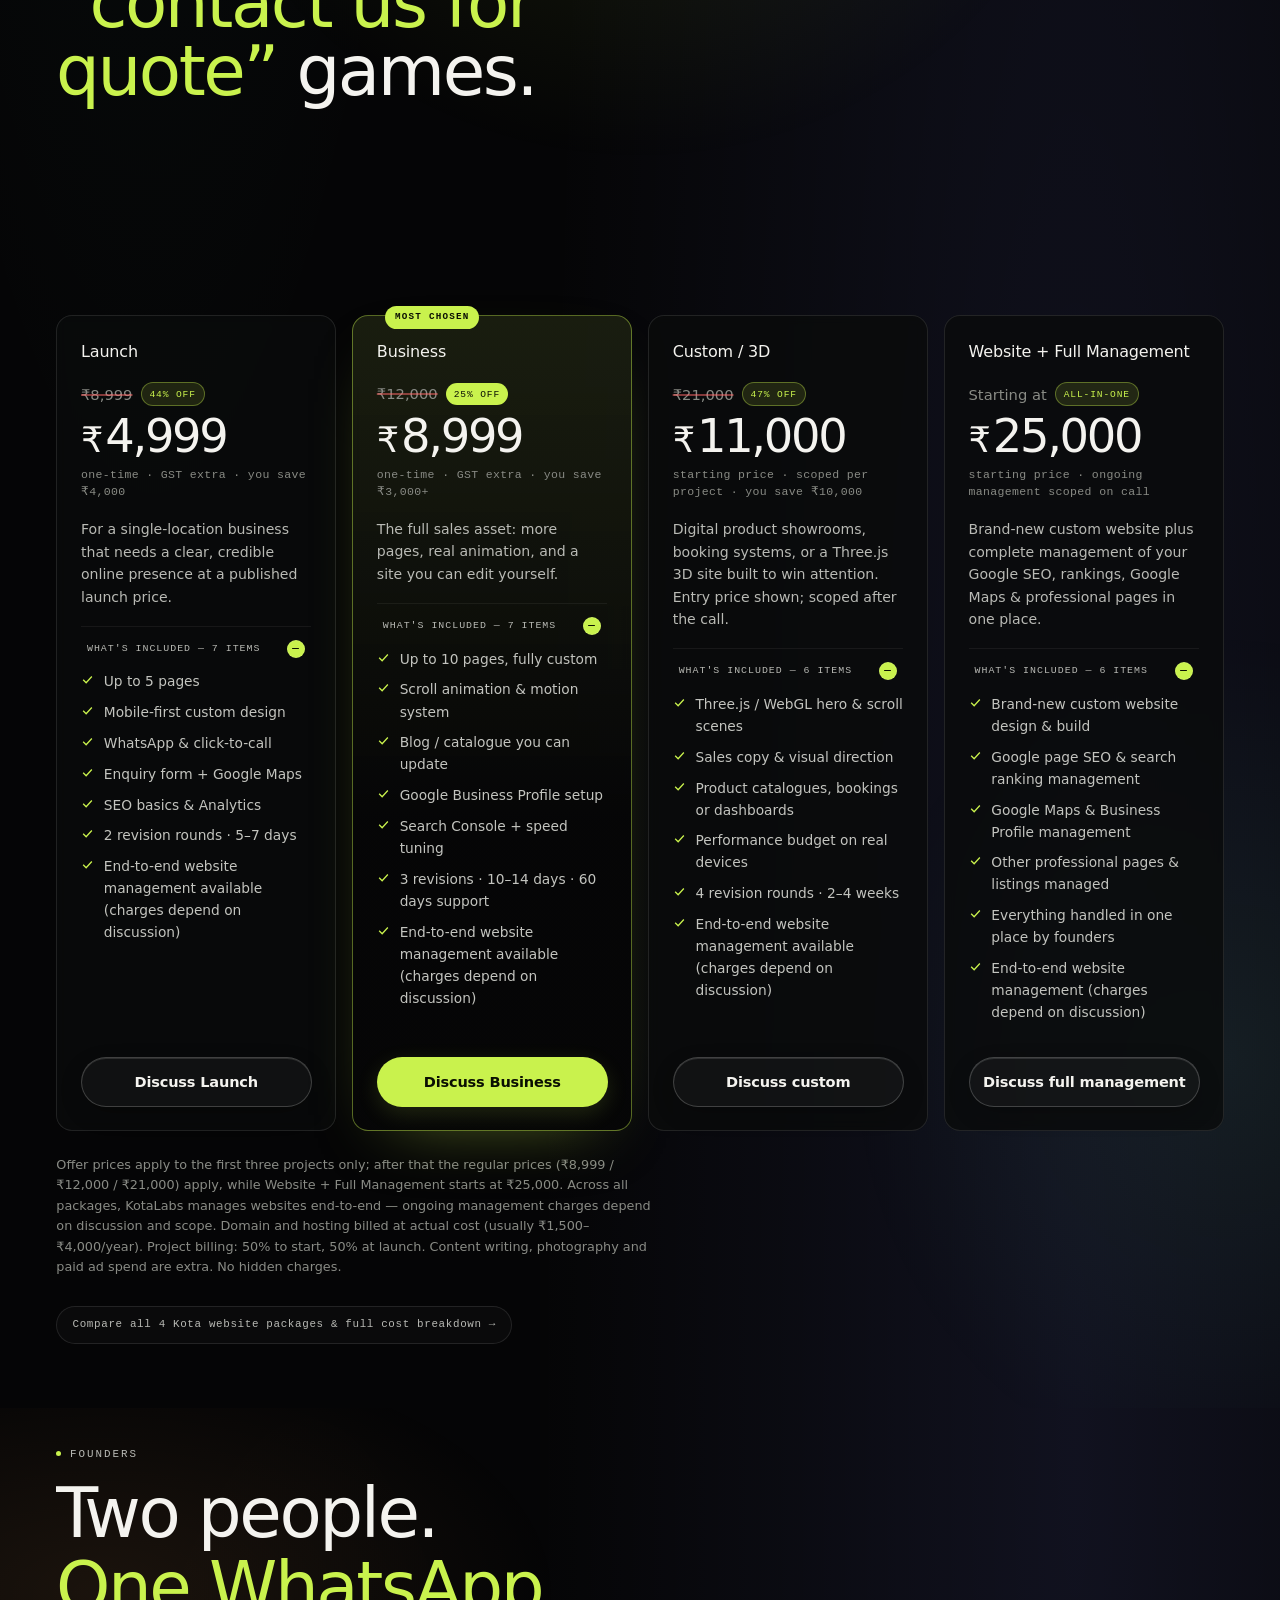
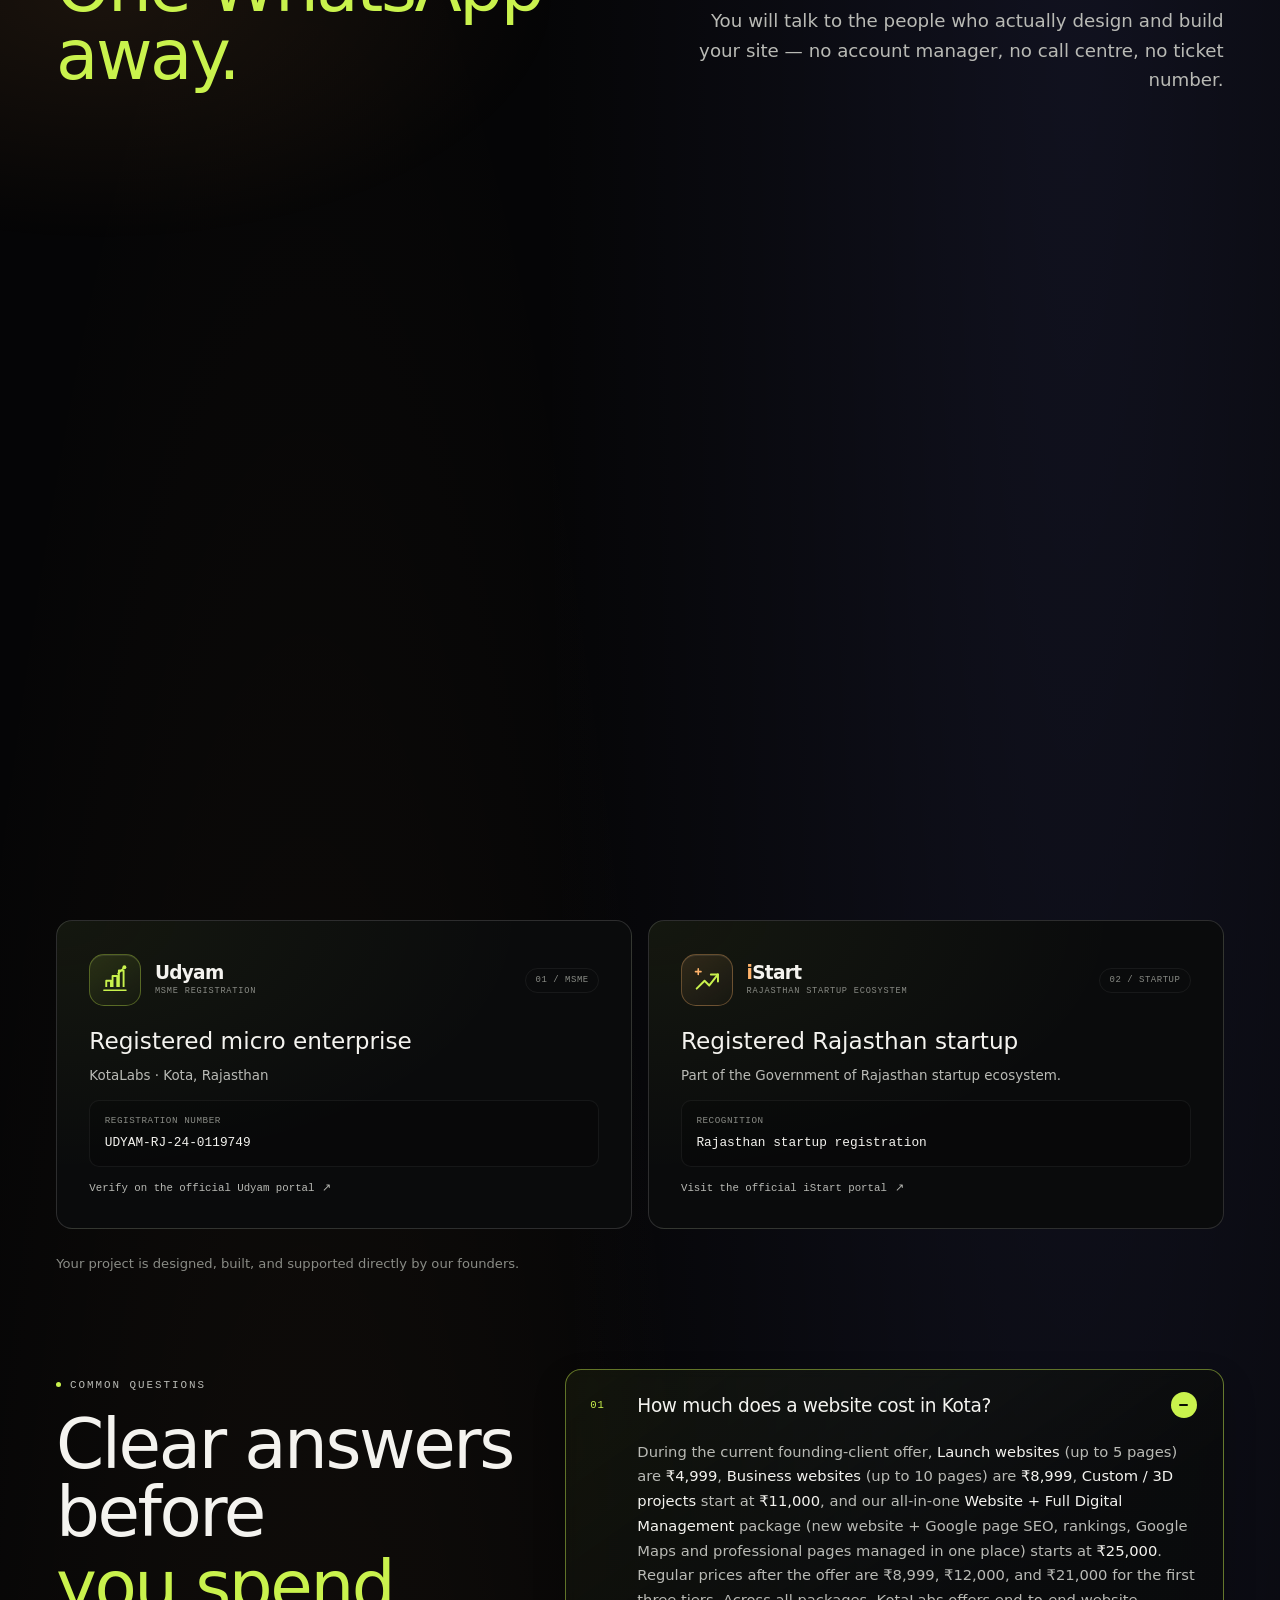
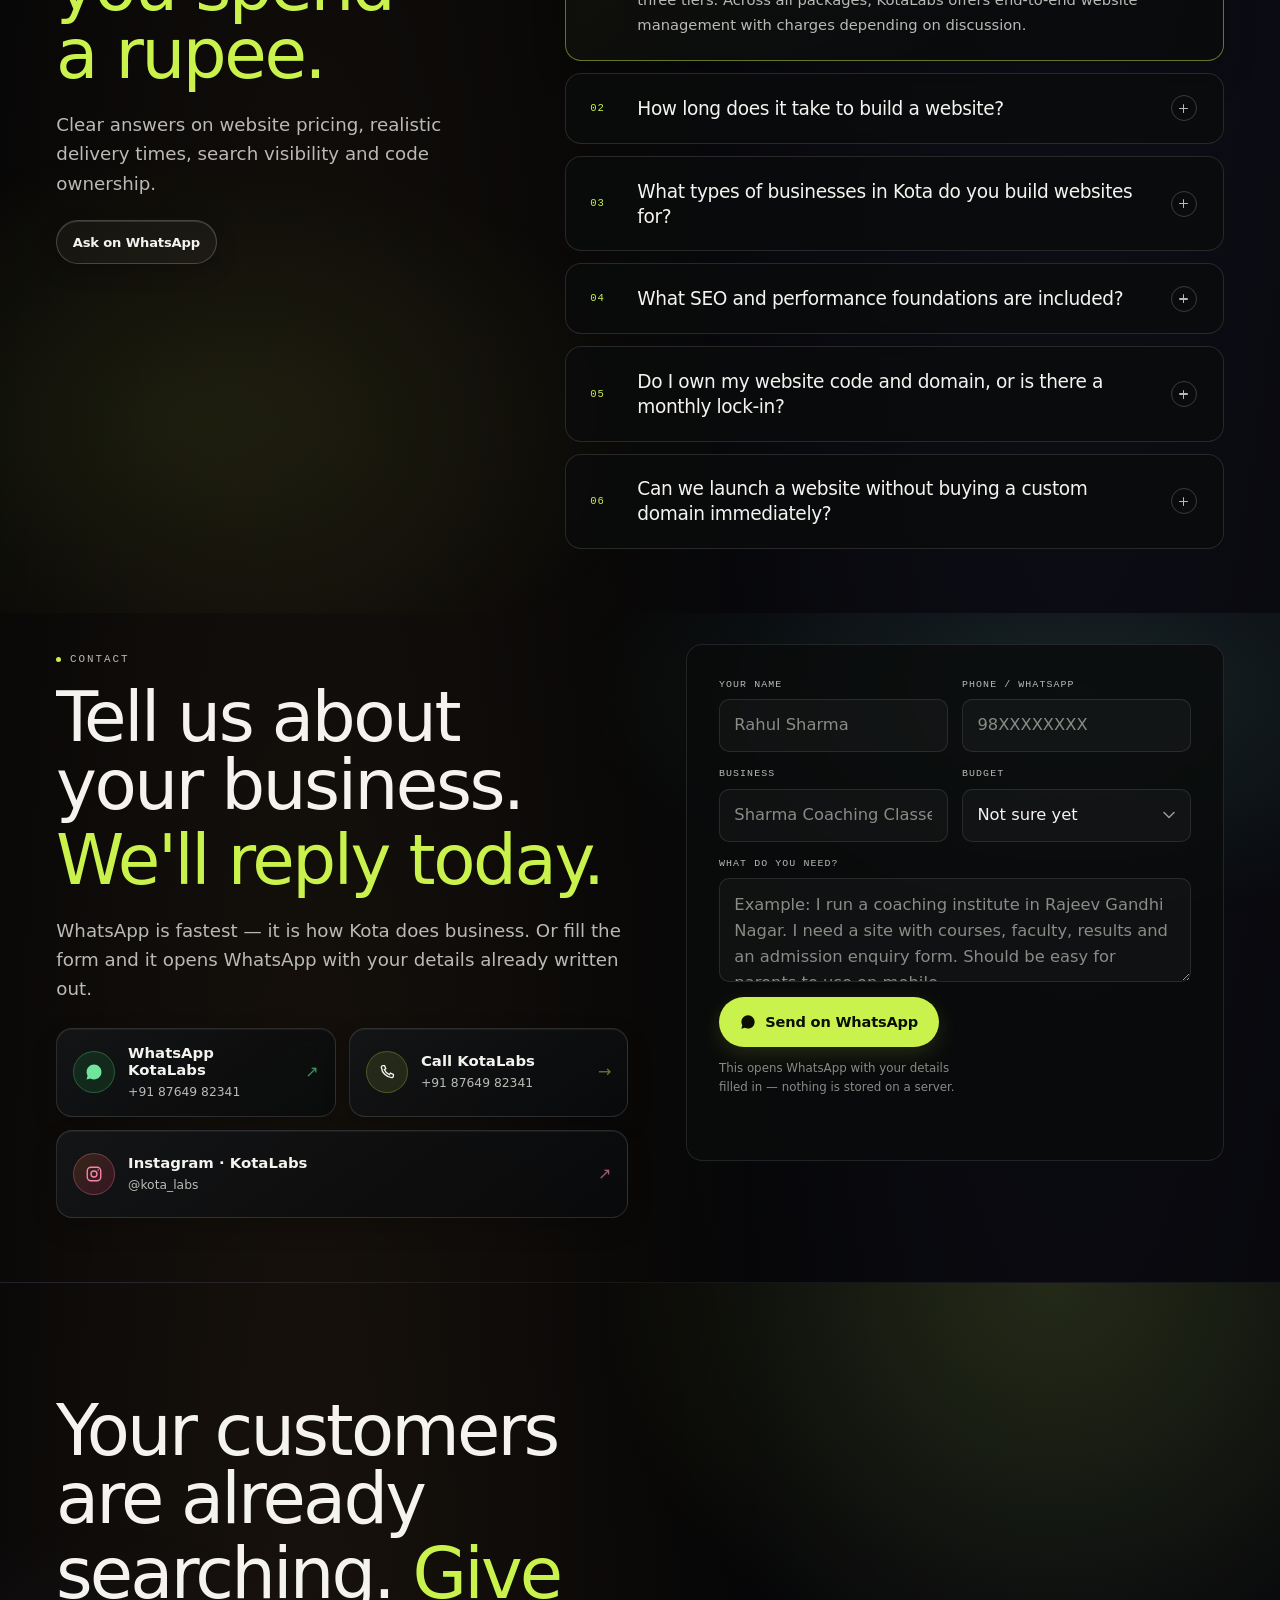
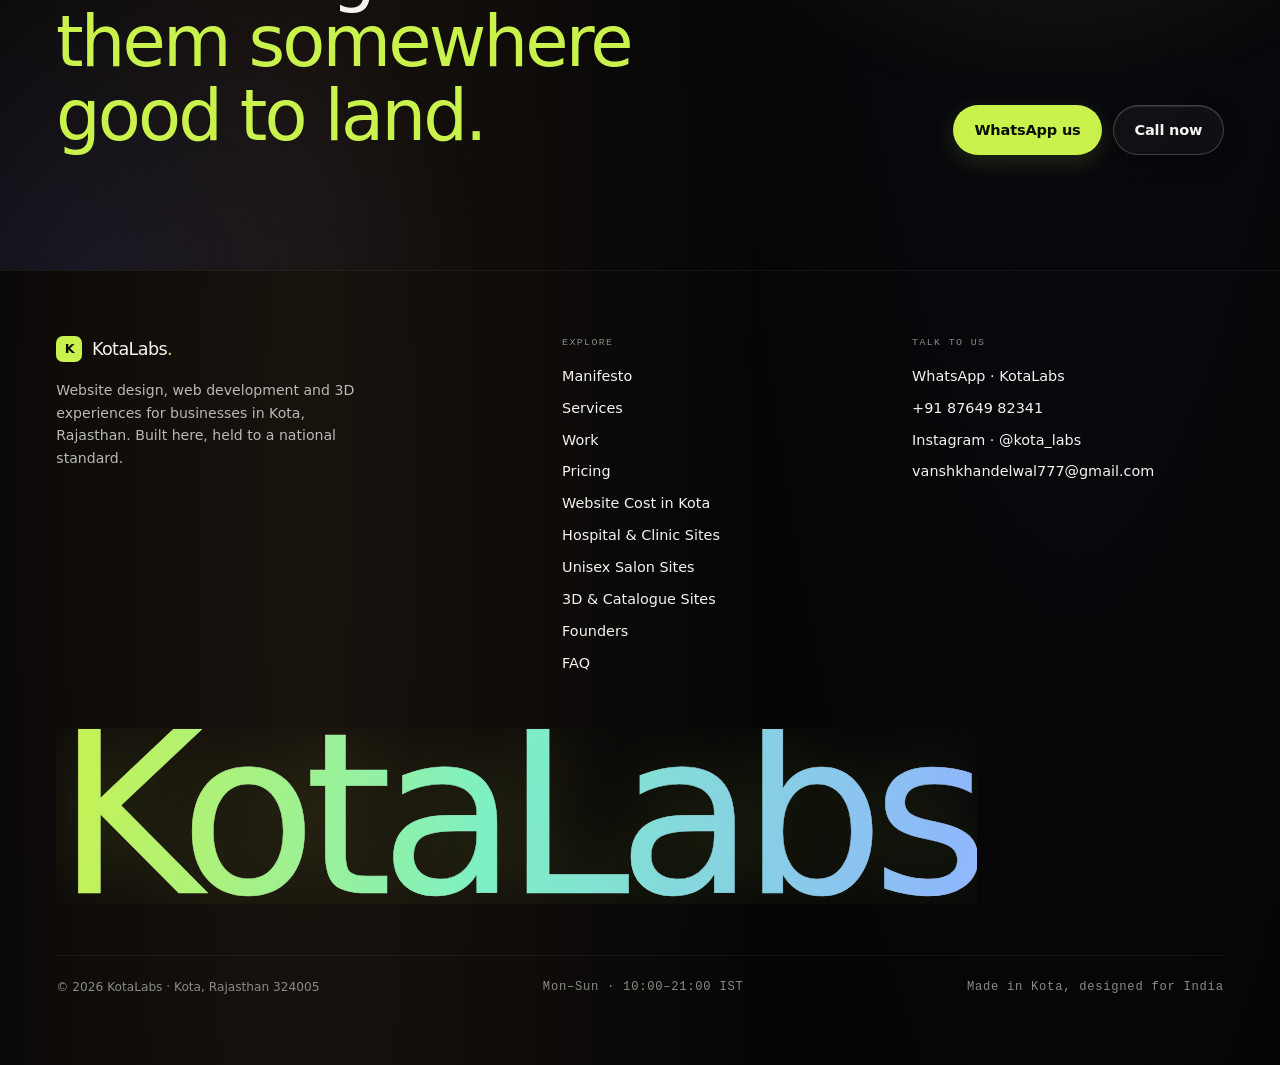
==== commit c9d4c895: "Clean up footer Talk to us column to show only official KotaLabs NAP and channels Co-authored-by: ar" ====
--- a/kotelabs/index.html
+++ b/kotelabs/index.html
@@ -1317,13 +1317,7 @@
         <ul>
           <li><a href="https://wa.me/918764982341?text=Hi%20KotaLabs!%20I%27d%20like%20to%20talk%20about%20a%20website%20for%20my%20business." target="_blank" rel="noopener">WhatsApp · KotaLabs</a></li>
           <li><a href="tel:+918764982341">+91 87649 82341</a></li>
-          <li><a href="https://wa.me/917898140600" target="_blank" rel="noopener">WhatsApp · Vansh</a></li>
-          <li><a href="tel:+917898140600">+91 78981 40600</a></li>
-          <li><a href="https://wa.me/919462120133" target="_blank" rel="noopener">WhatsApp · Deepesh</a></li>
-          <li><a href="tel:+919462120133">+91 94621 20133</a></li>
           <li><a href="https://www.instagram.com/kota_labs/" target="_blank" rel="noopener noreferrer">Instagram · @kota_labs</a></li>
-          <li><a href="https://www.linkedin.com/in/vansh-khandelwal-22636a373/" target="_blank" rel="noopener noreferrer">LinkedIn · Vansh</a></li>
-          <li><a href="https://www.linkedin.com/in/deepesh-chauhan-a12413382/" target="_blank" rel="noopener noreferrer">LinkedIn · Deepesh</a></li>
           <li><a href="mailto:vanshkhandelwal777@gmail.com">vanshkhandelwal777@gmail.com</a></li>
         </ul>
       </div>
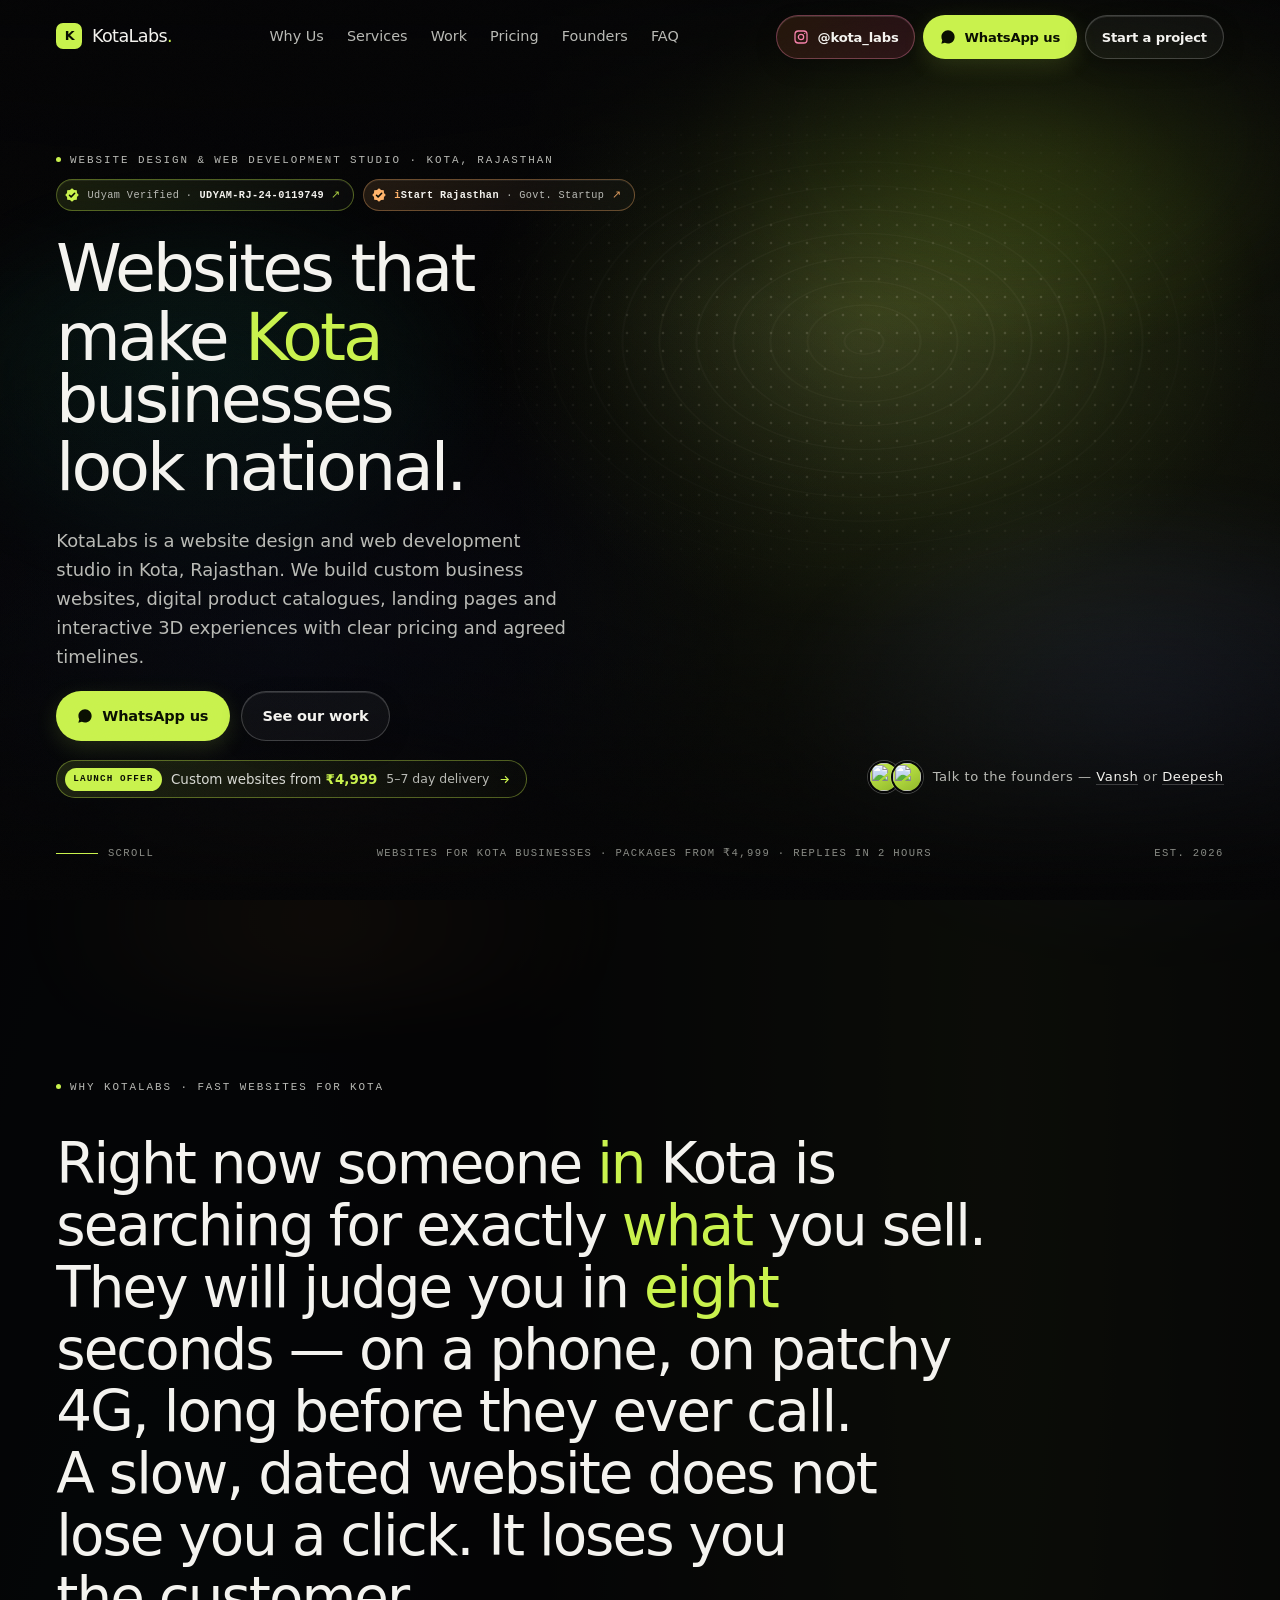
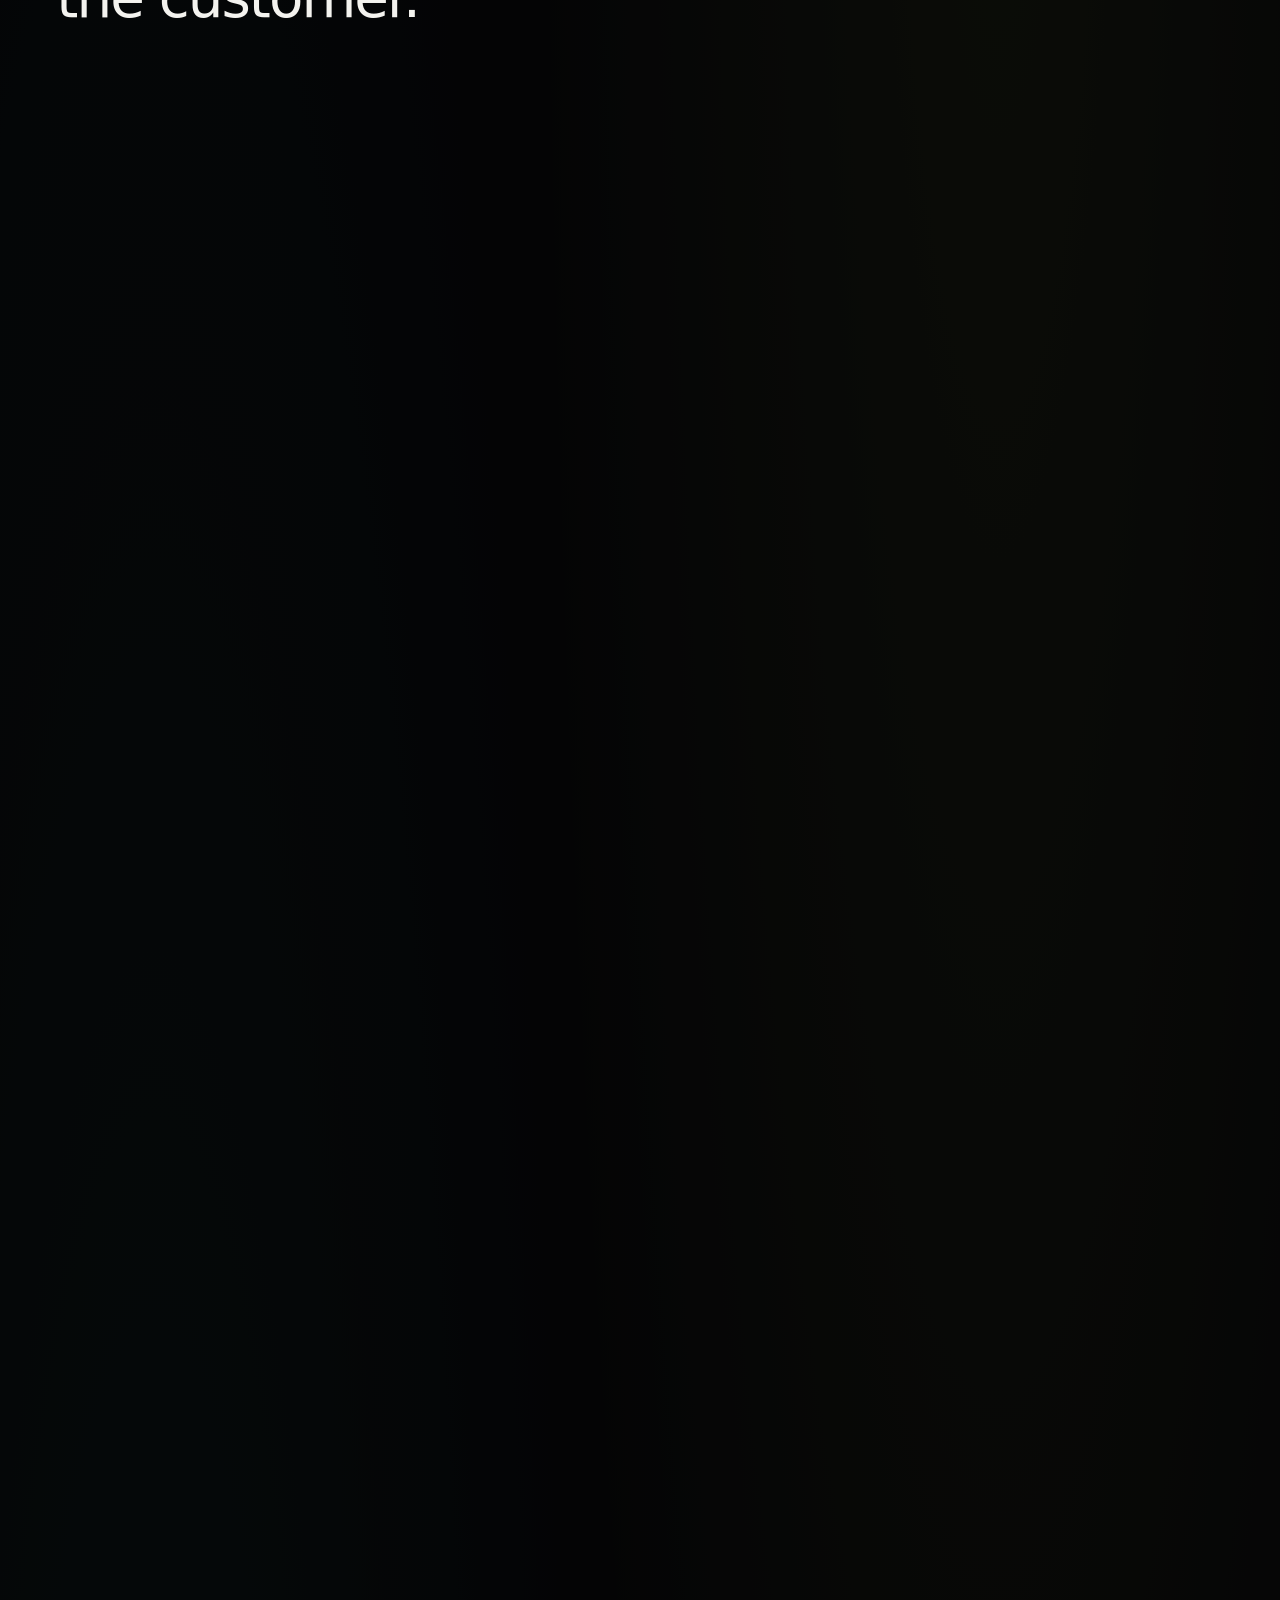
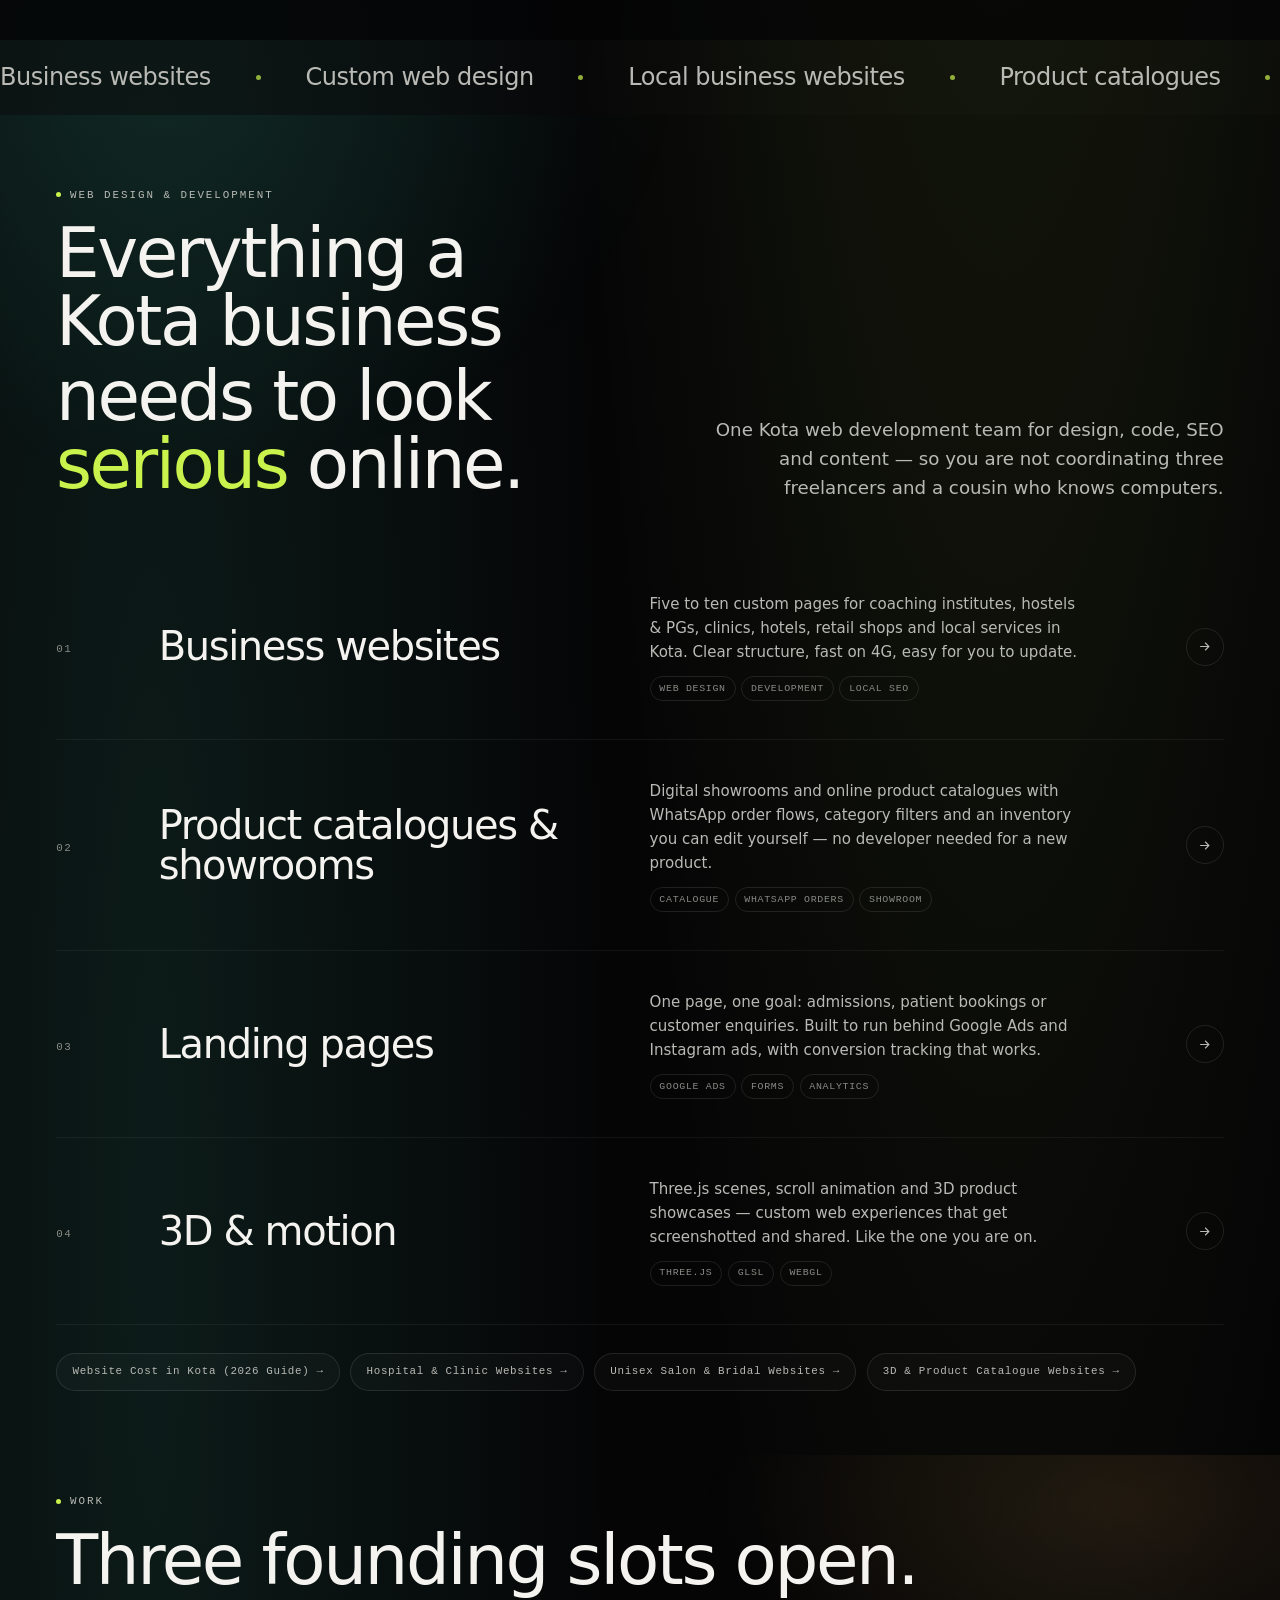
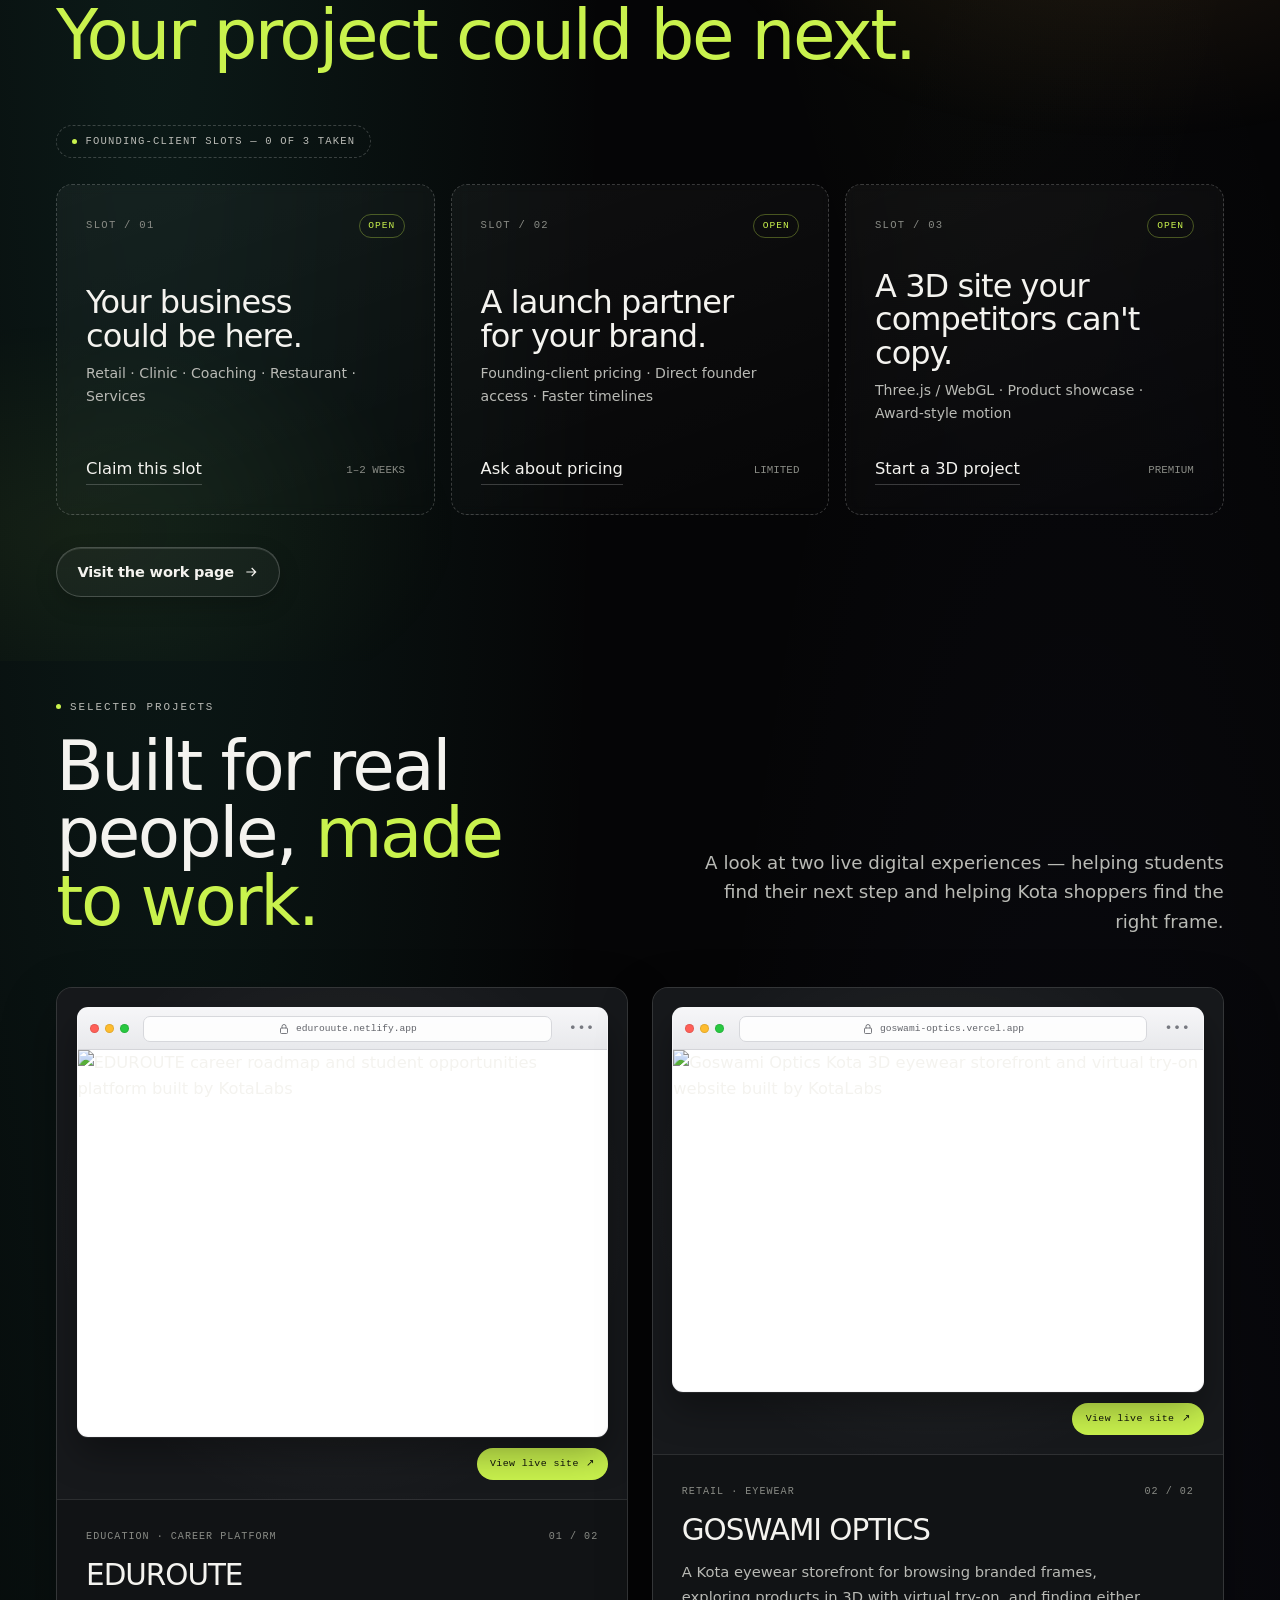
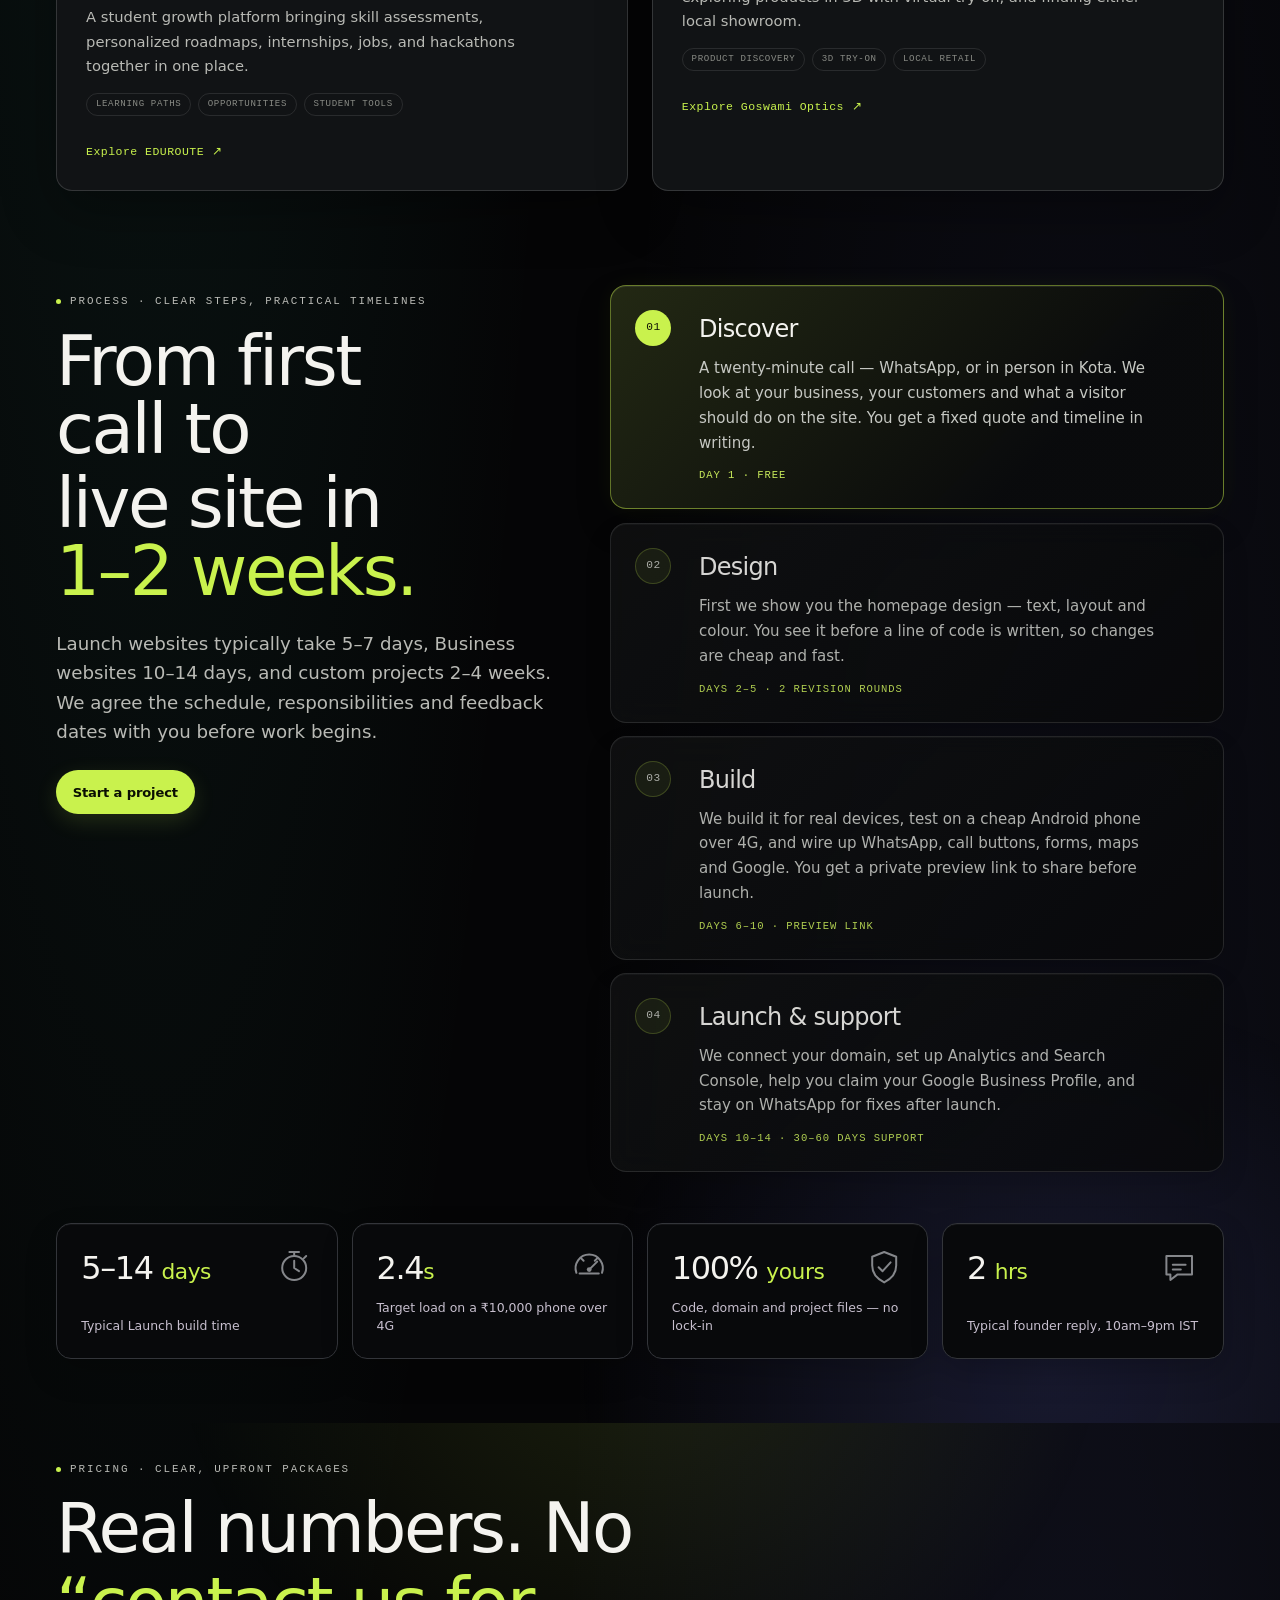
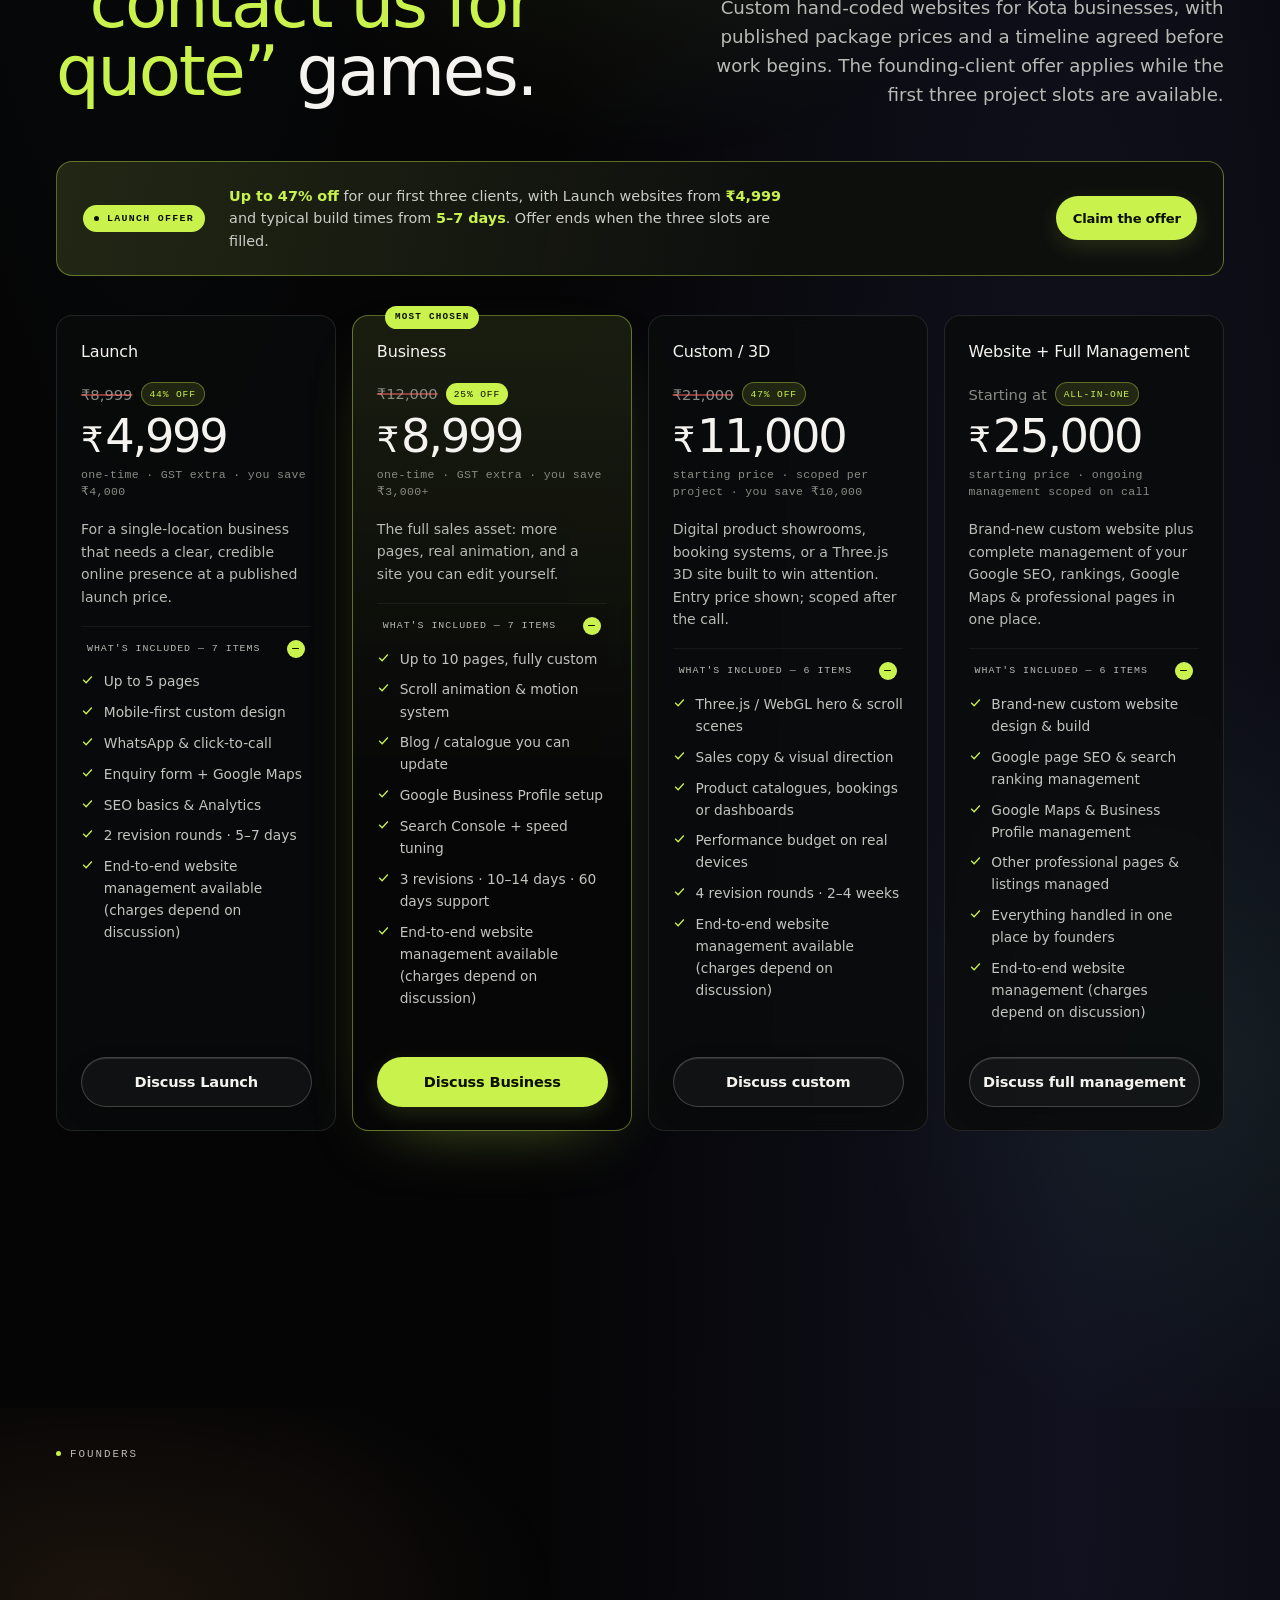
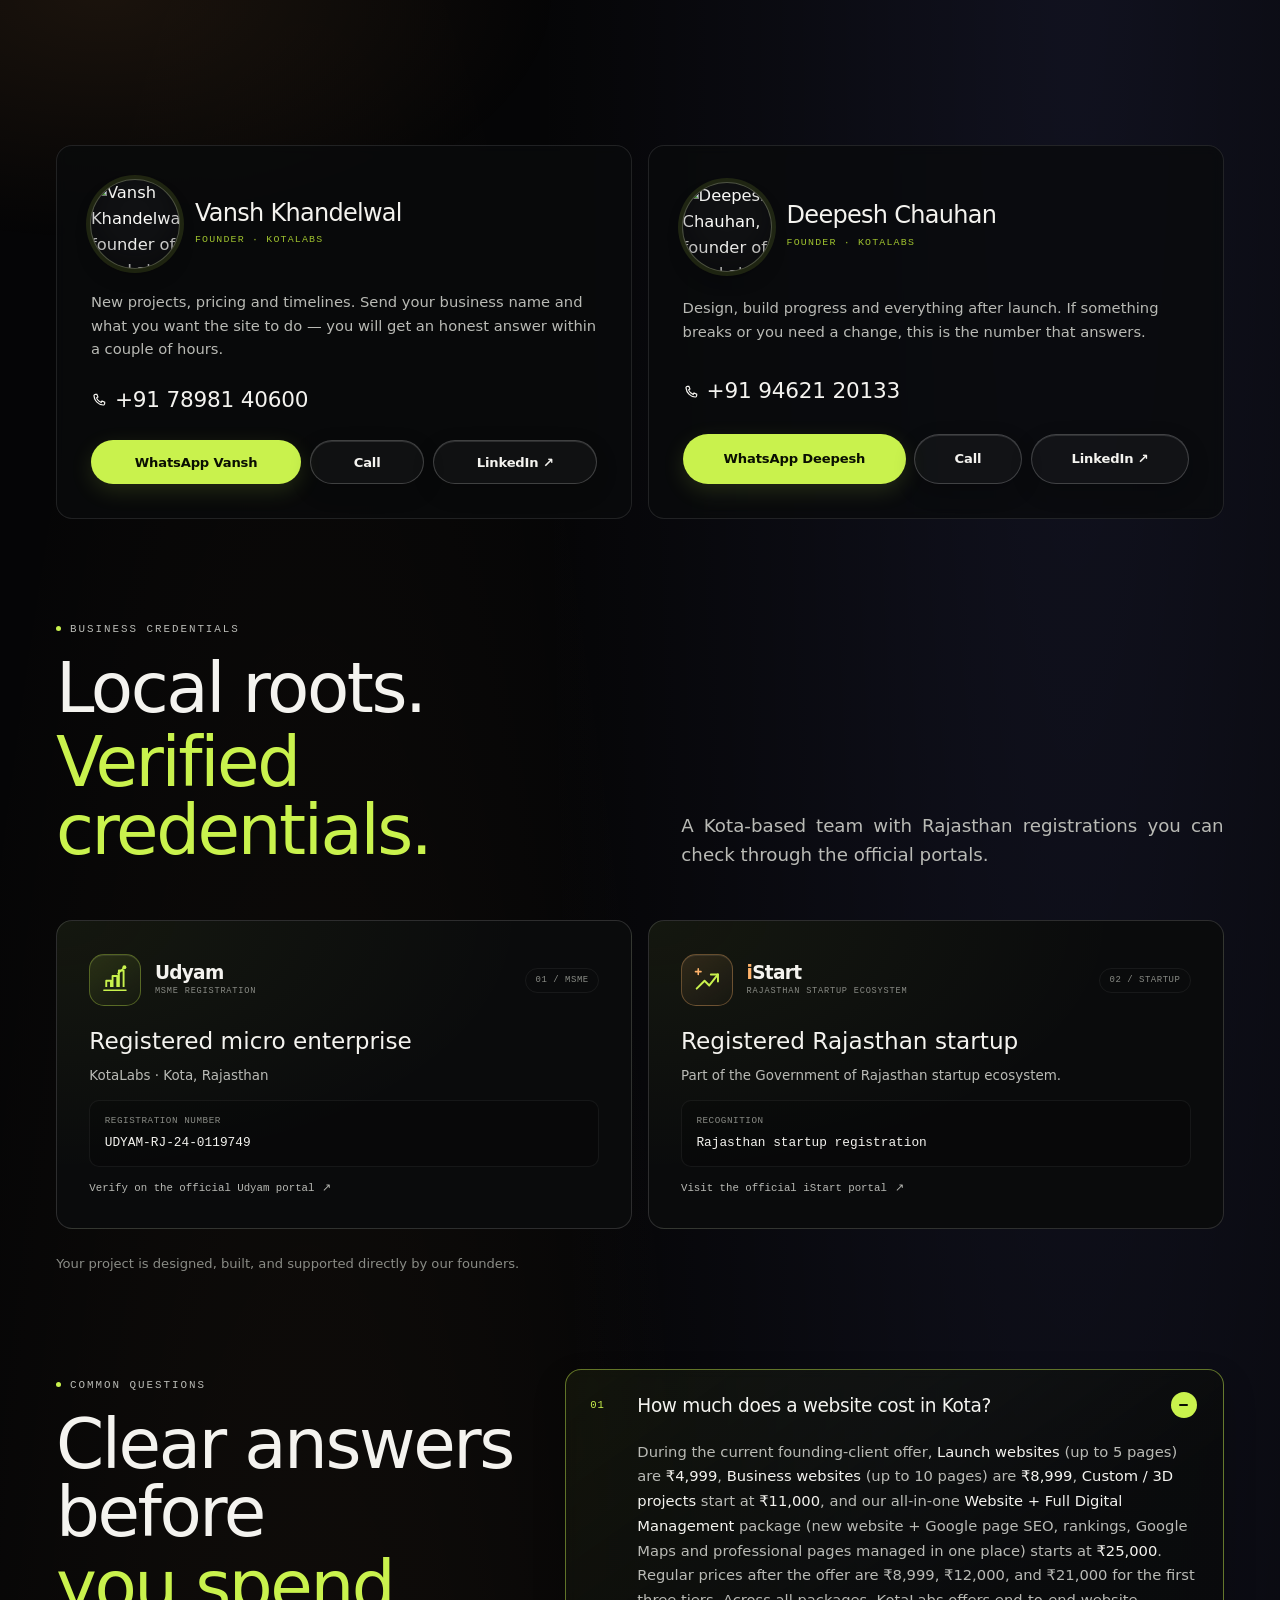
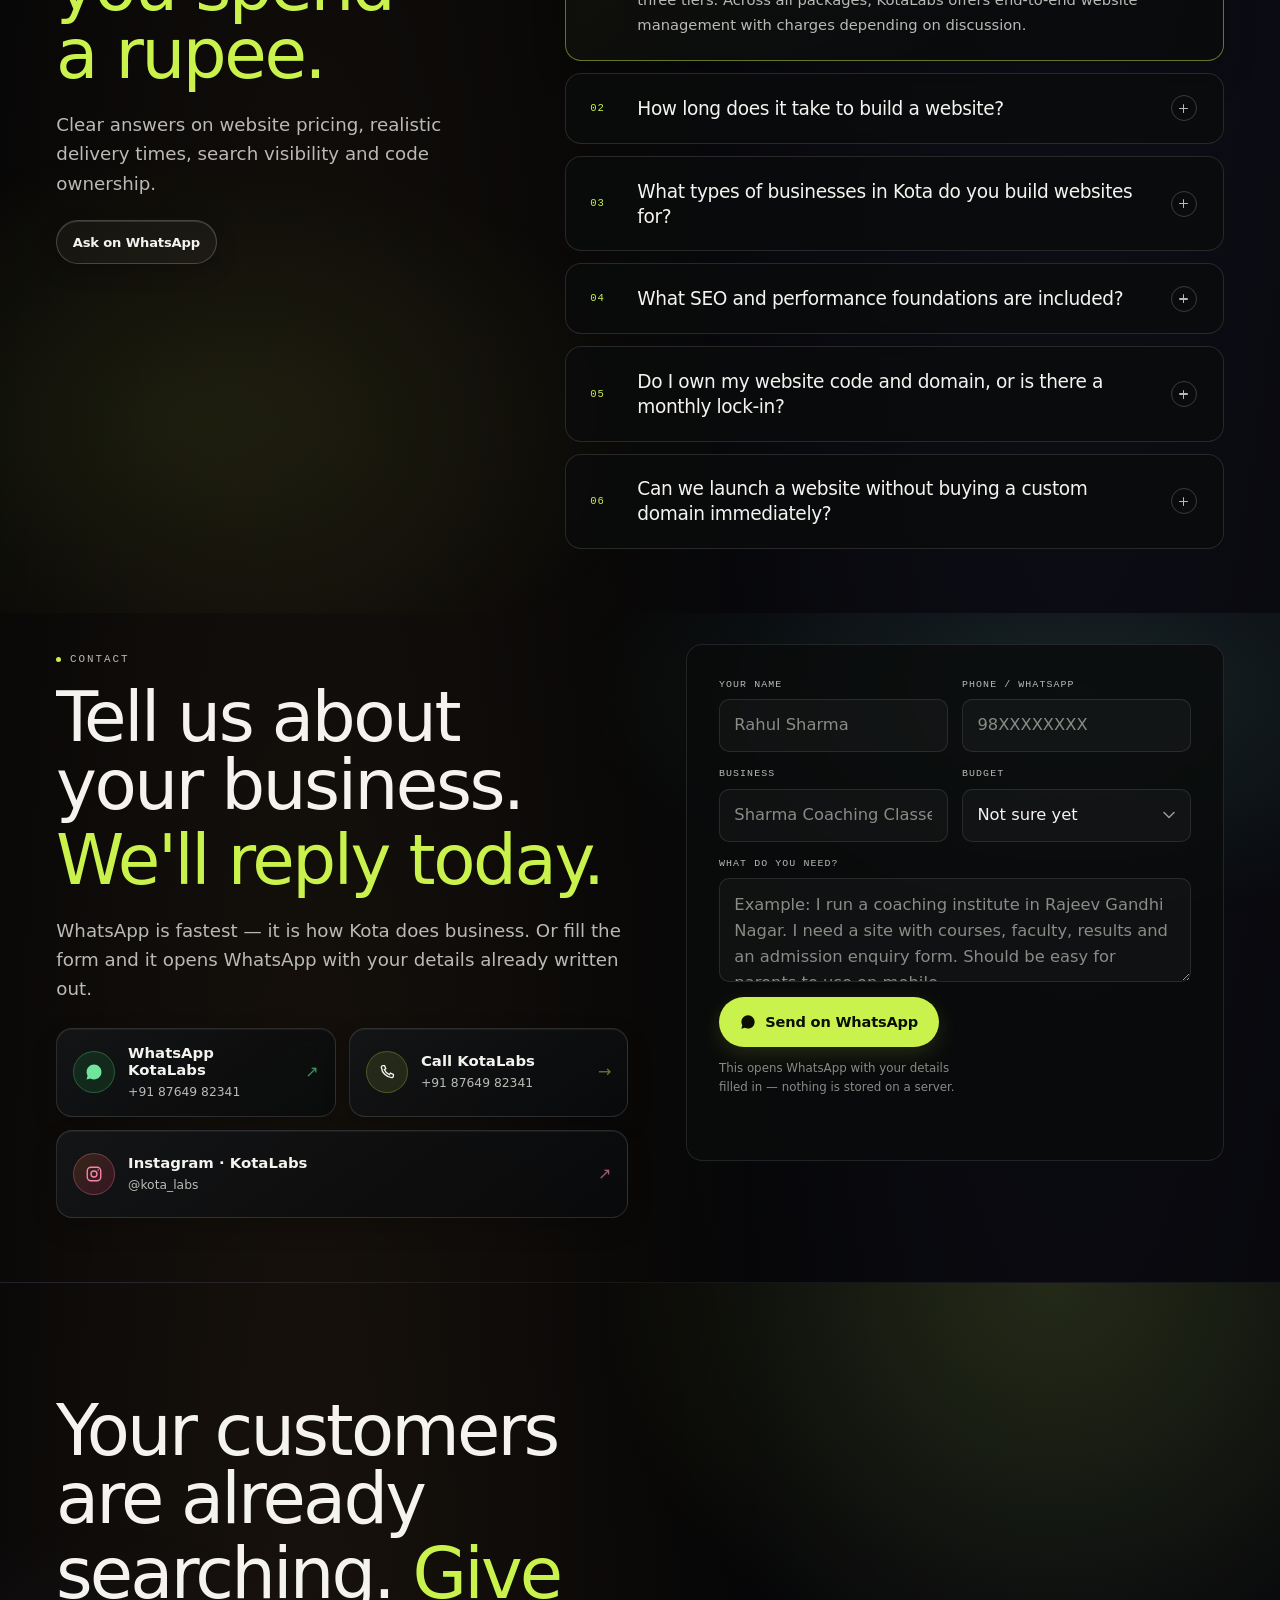
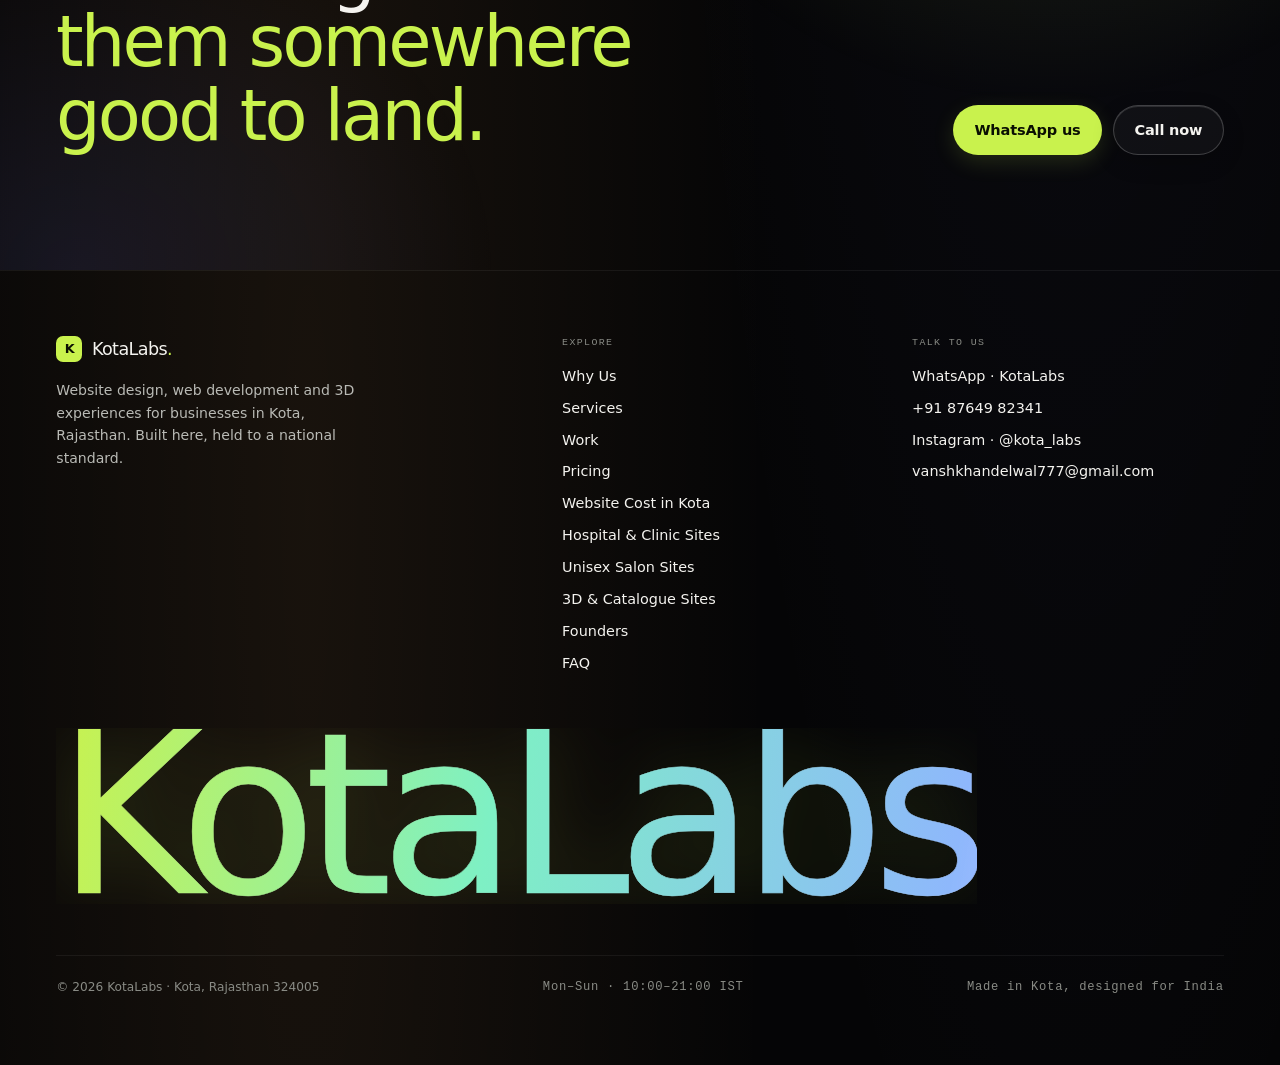
==== commit a0c38d68: "Replace unfamiliar 'Manifesto' nav/section label with SEO-friendly 'Why Us' (#why-us) Co-authored-by" ====
--- a/kotelabs/index.html
+++ b/kotelabs/index.html
@@ -294,7 +294,7 @@
     </a>
 
     <nav class="nav" aria-label="Primary">
-      <a class="nav__link" href="#manifesto">Manifesto</a>
+      <a class="nav__link" href="#why-us">Why Us</a>
       <a class="nav__link" href="#services">Services</a>
       <a class="nav__link" href="work.html">Work</a>
       <a class="nav__link" href="#pricing">Pricing</a>
@@ -328,7 +328,7 @@
 <!-- Full-screen menu -->
 <div class="mobile-menu" id="mobile-menu" aria-hidden="true">
   <nav class="mobile-menu__list" aria-label="Menu">
-    <a class="mobile-menu__link" href="#manifesto" style="--i:0"><i>01</i> Manifesto</a>
+    <a class="mobile-menu__link" href="#why-us" style="--i:0"><i>01</i> Why Us</a>
     <a class="mobile-menu__link" href="#services" style="--i:1"><i>02</i> Services</a>
     <a class="mobile-menu__link" href="work.html" style="--i:2"><i>03</i> Work</a>
     <a class="mobile-menu__link" href="#process" style="--i:3"><i>04</i> Process</a>
@@ -423,13 +423,13 @@
     </div>
   </section>
 
-  <!-- ============================== MANIFESTO ============================== -->
-  <section class="manifesto" id="manifesto" aria-labelledby="manifesto-title">
+  <!-- ============================== WHY US ============================== -->
+  <section class="manifesto" id="why-us" aria-labelledby="why-us-title">
     <div class="manifesto__sticky">
       <div class="shell">
-        <p class="eyebrow" style="margin-bottom:clamp(1.4rem,3vw,2.4rem)">Manifesto</p>
+        <p class="eyebrow" style="margin-bottom:clamp(1.4rem,3vw,2.4rem)">Why KotaLabs · Fast Websites for Kota</p>
         <div class="manifesto__inner">
-          <h2 class="manifesto__text" id="manifesto-title" data-manifesto>
+          <h2 class="manifesto__text" id="why-us-title" data-manifesto>
             Right now someone in Kota is searching for exactly what you sell. They will judge you in eight seconds — on a phone, on patchy 4G, long before they ever call. A slow, dated website does not lose you a click. It loses you the customer.
           </h2>
 
@@ -1299,7 +1299,7 @@
       <div class="footer__col">
         <h3>Explore</h3>
         <ul>
-          <li><a href="#manifesto">Manifesto</a></li>
+          <li><a href="#why-us">Why Us</a></li>
           <li><a href="#services">Services</a></li>
           <li><a href="work.html">Work</a></li>
           <li><a href="#pricing">Pricing</a></li>
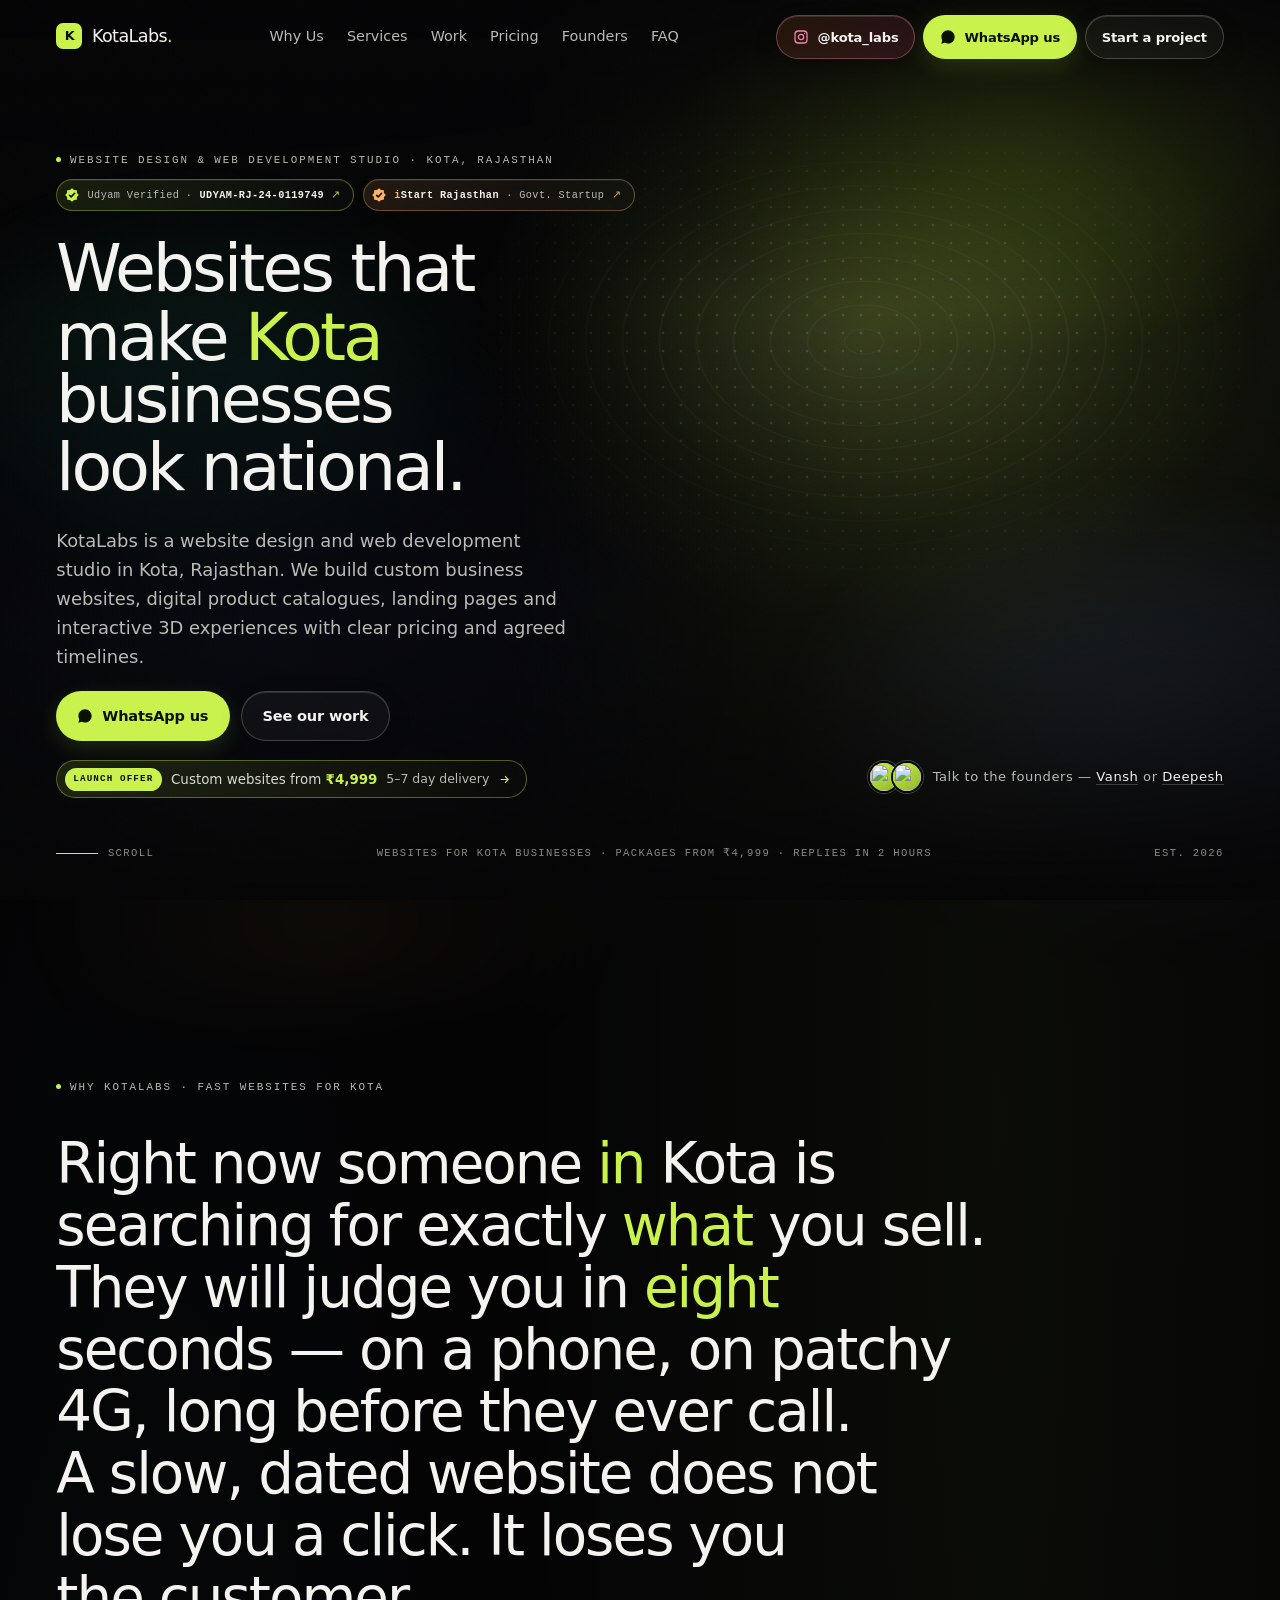
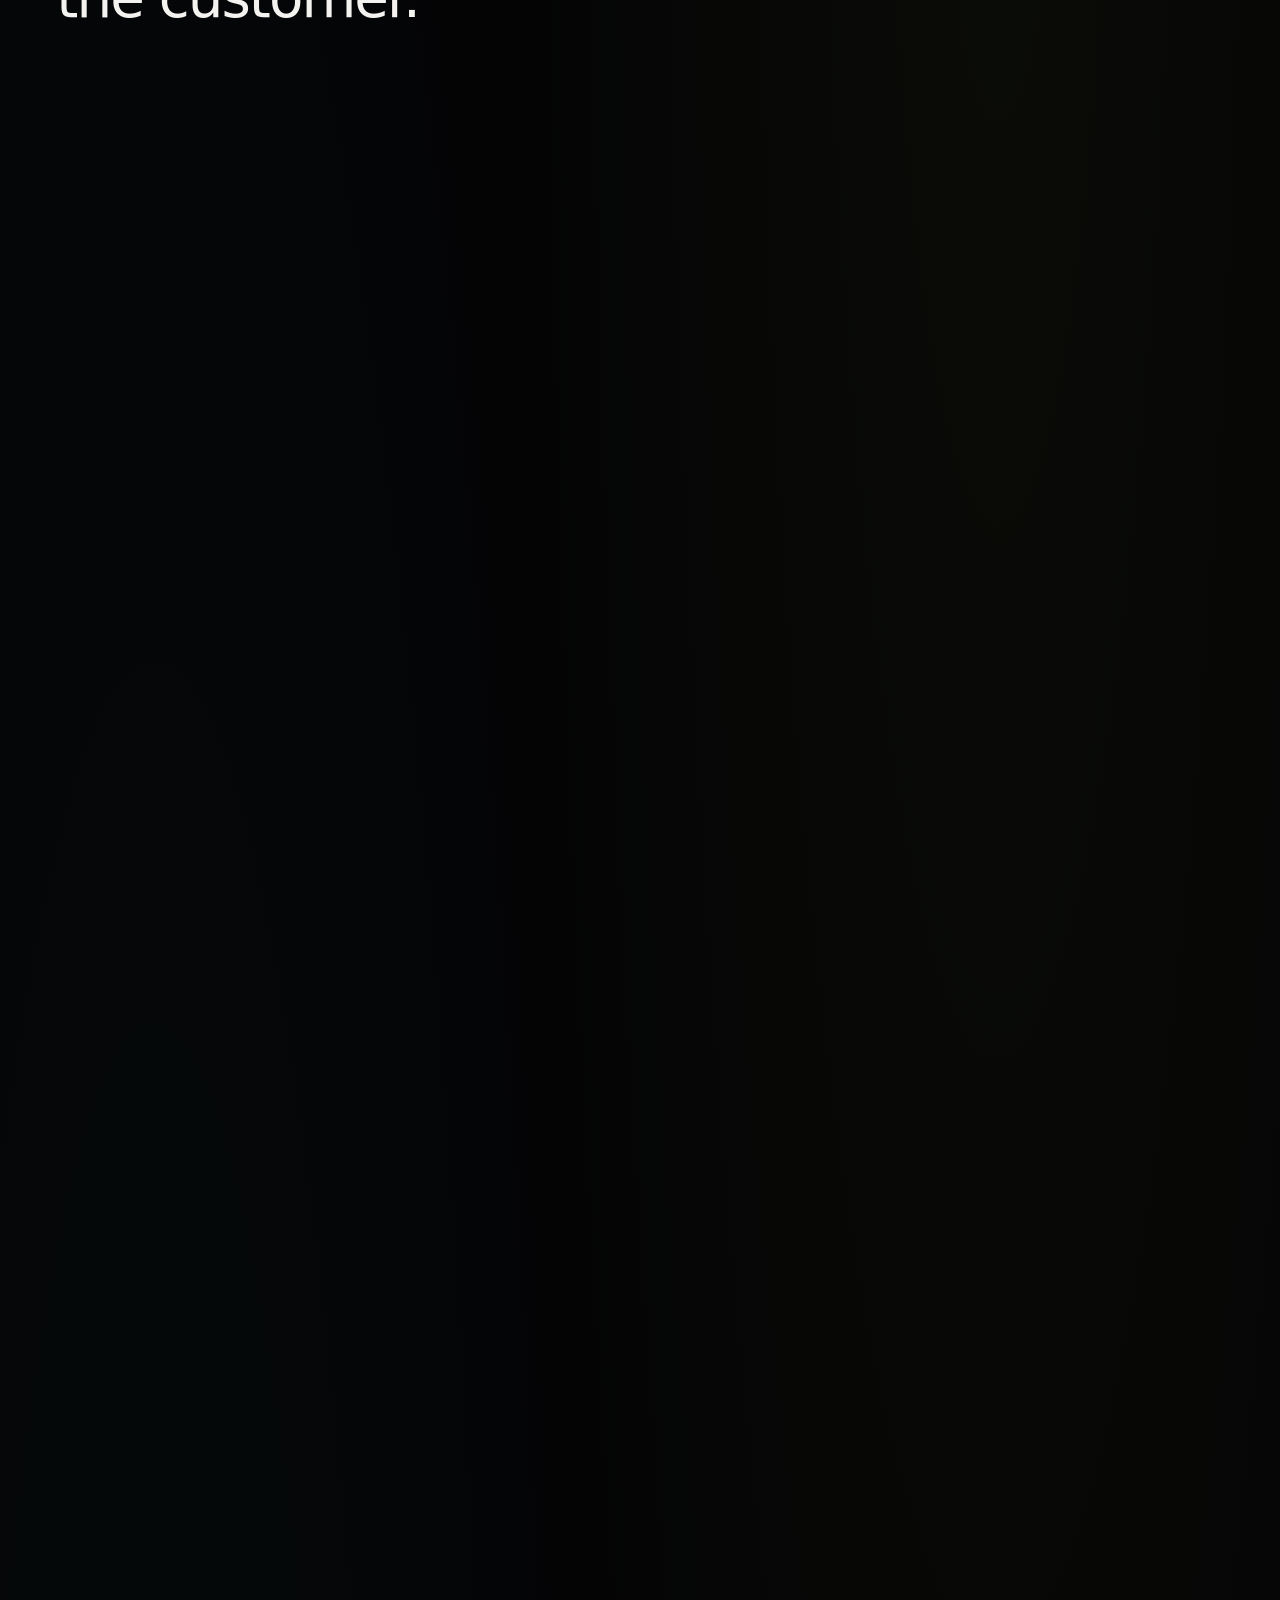
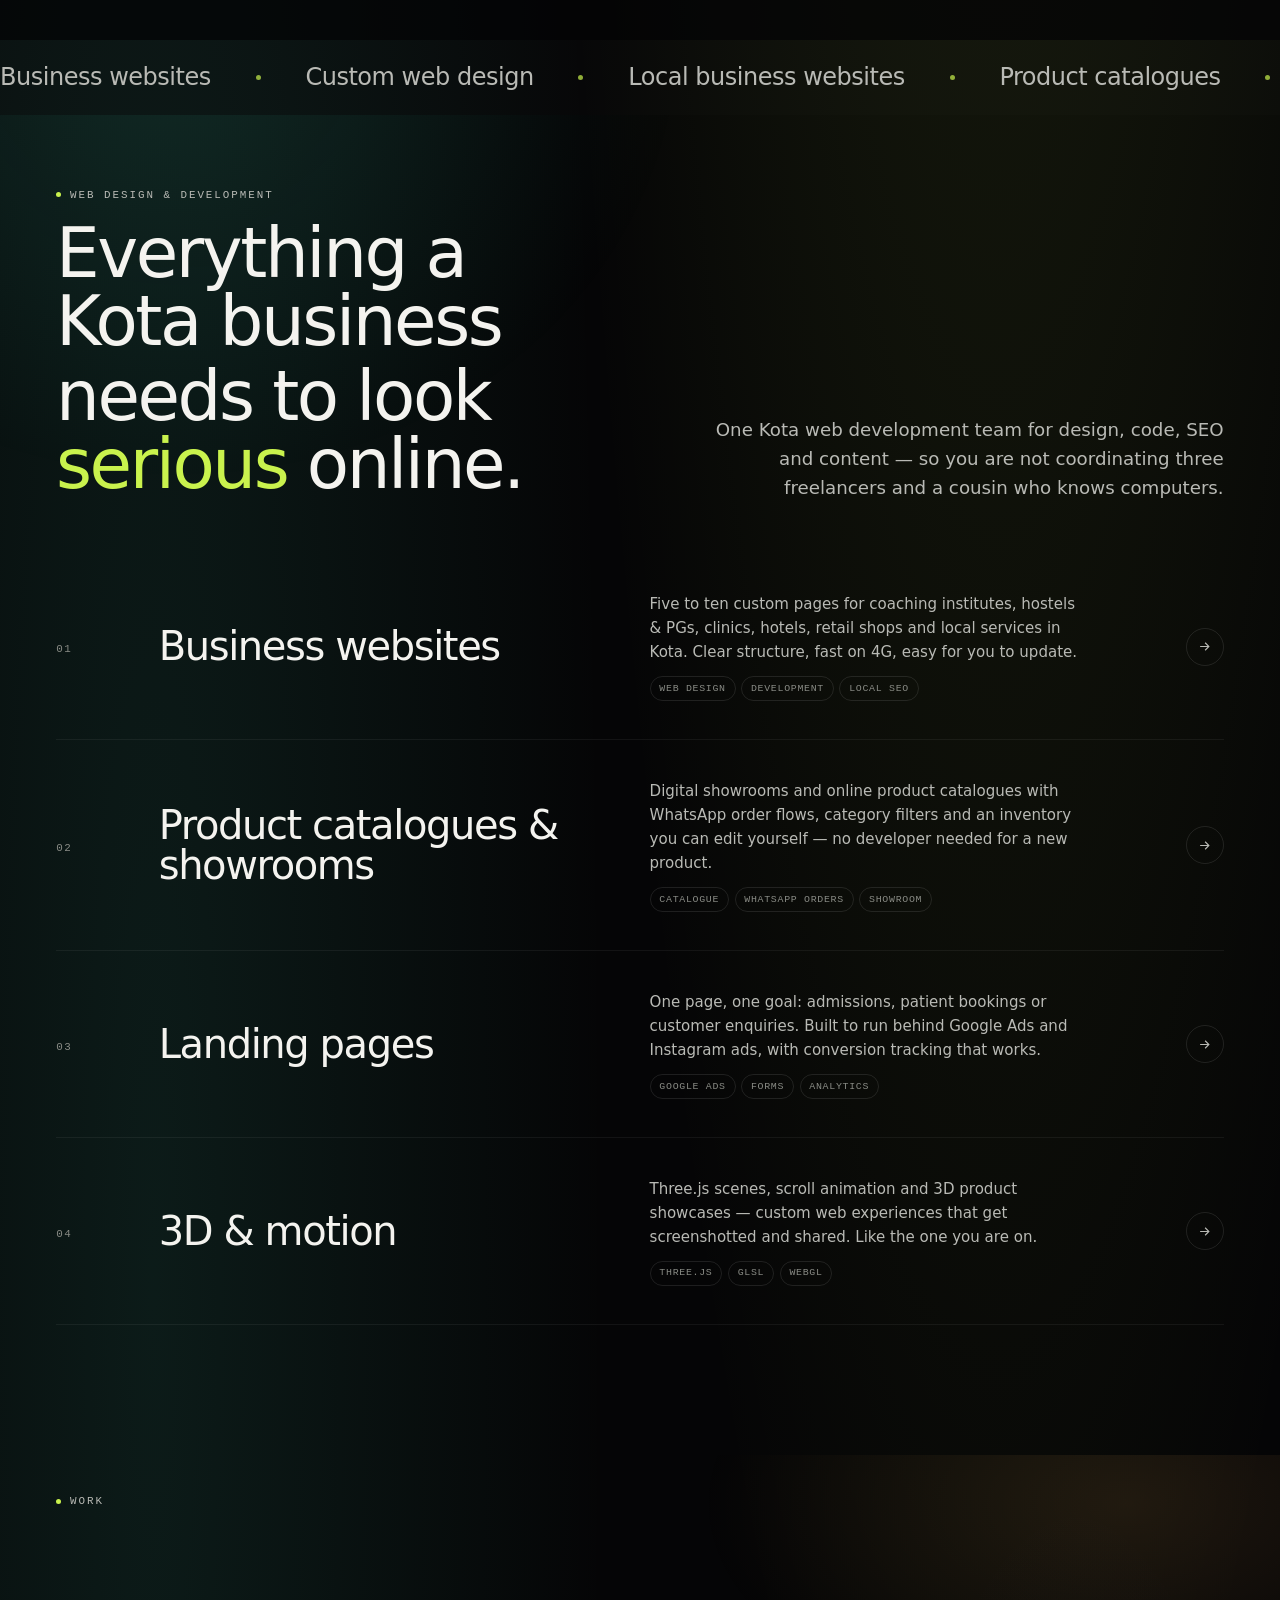
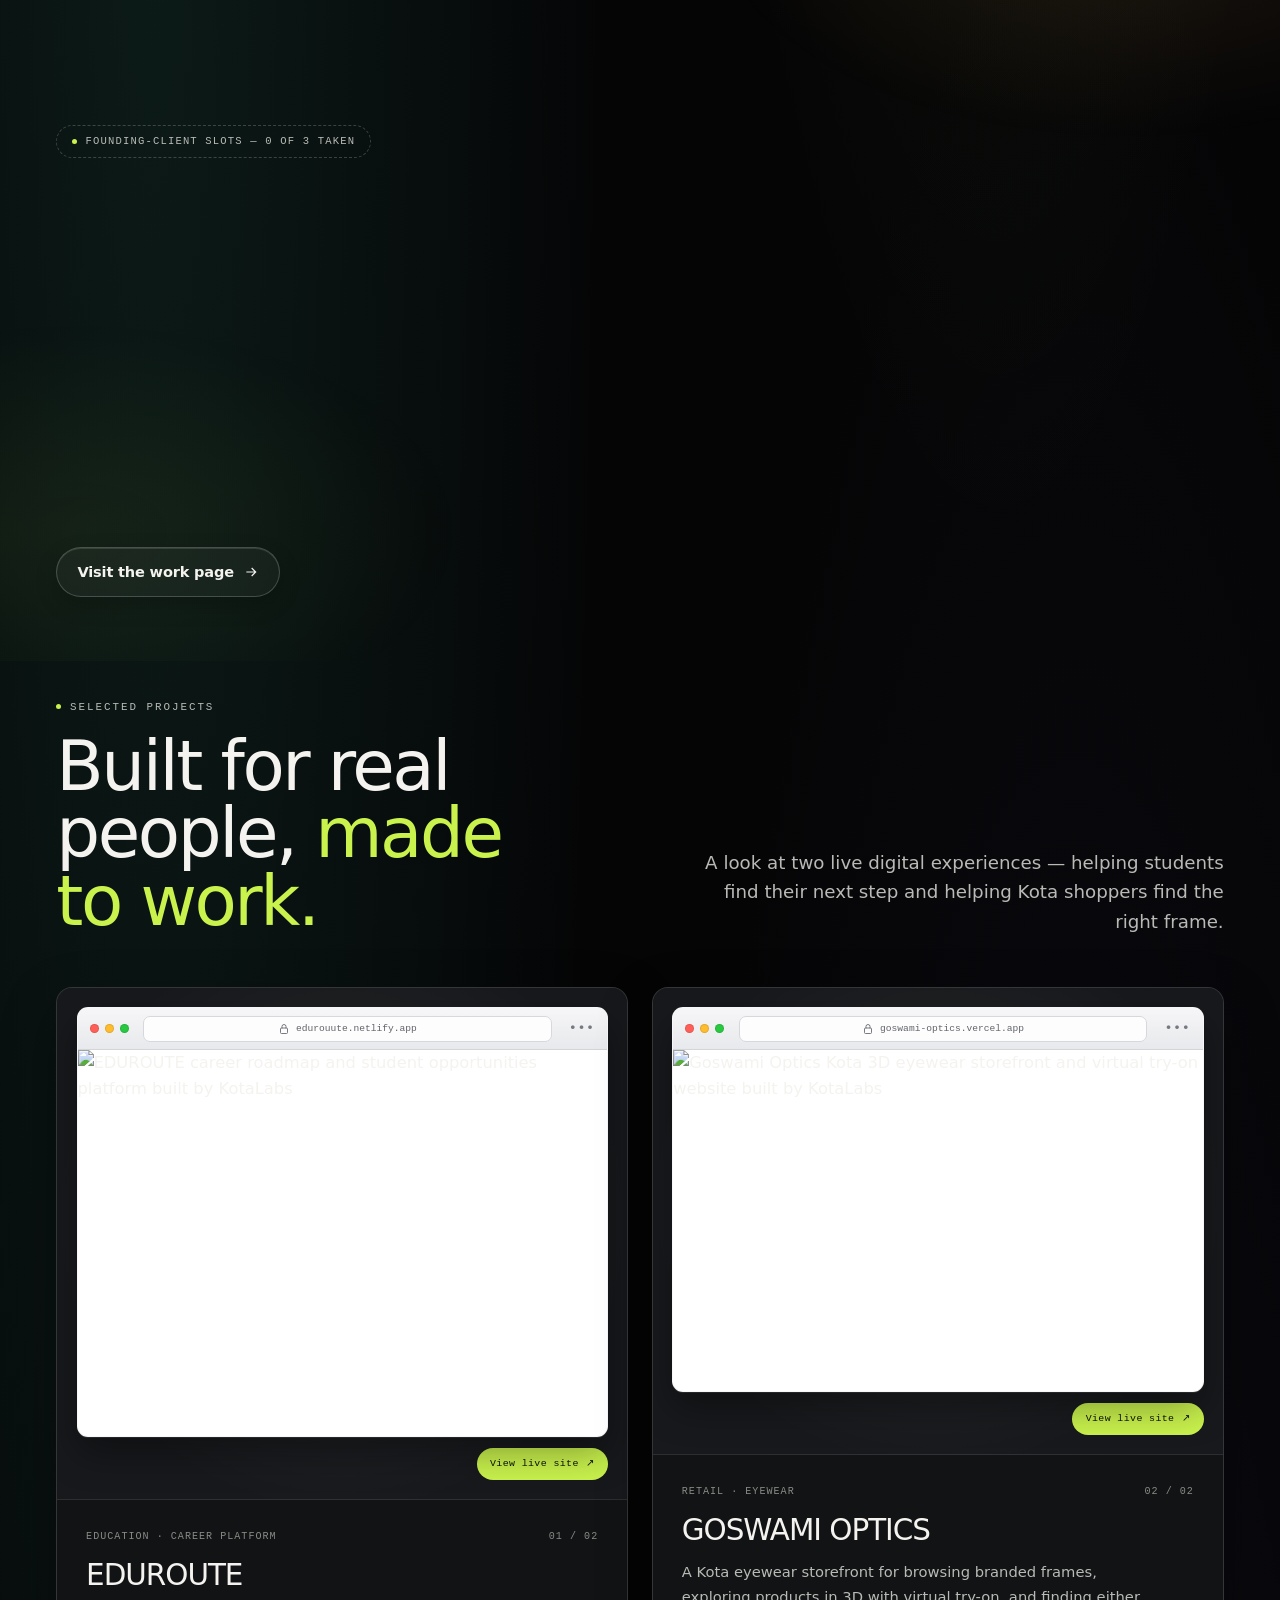
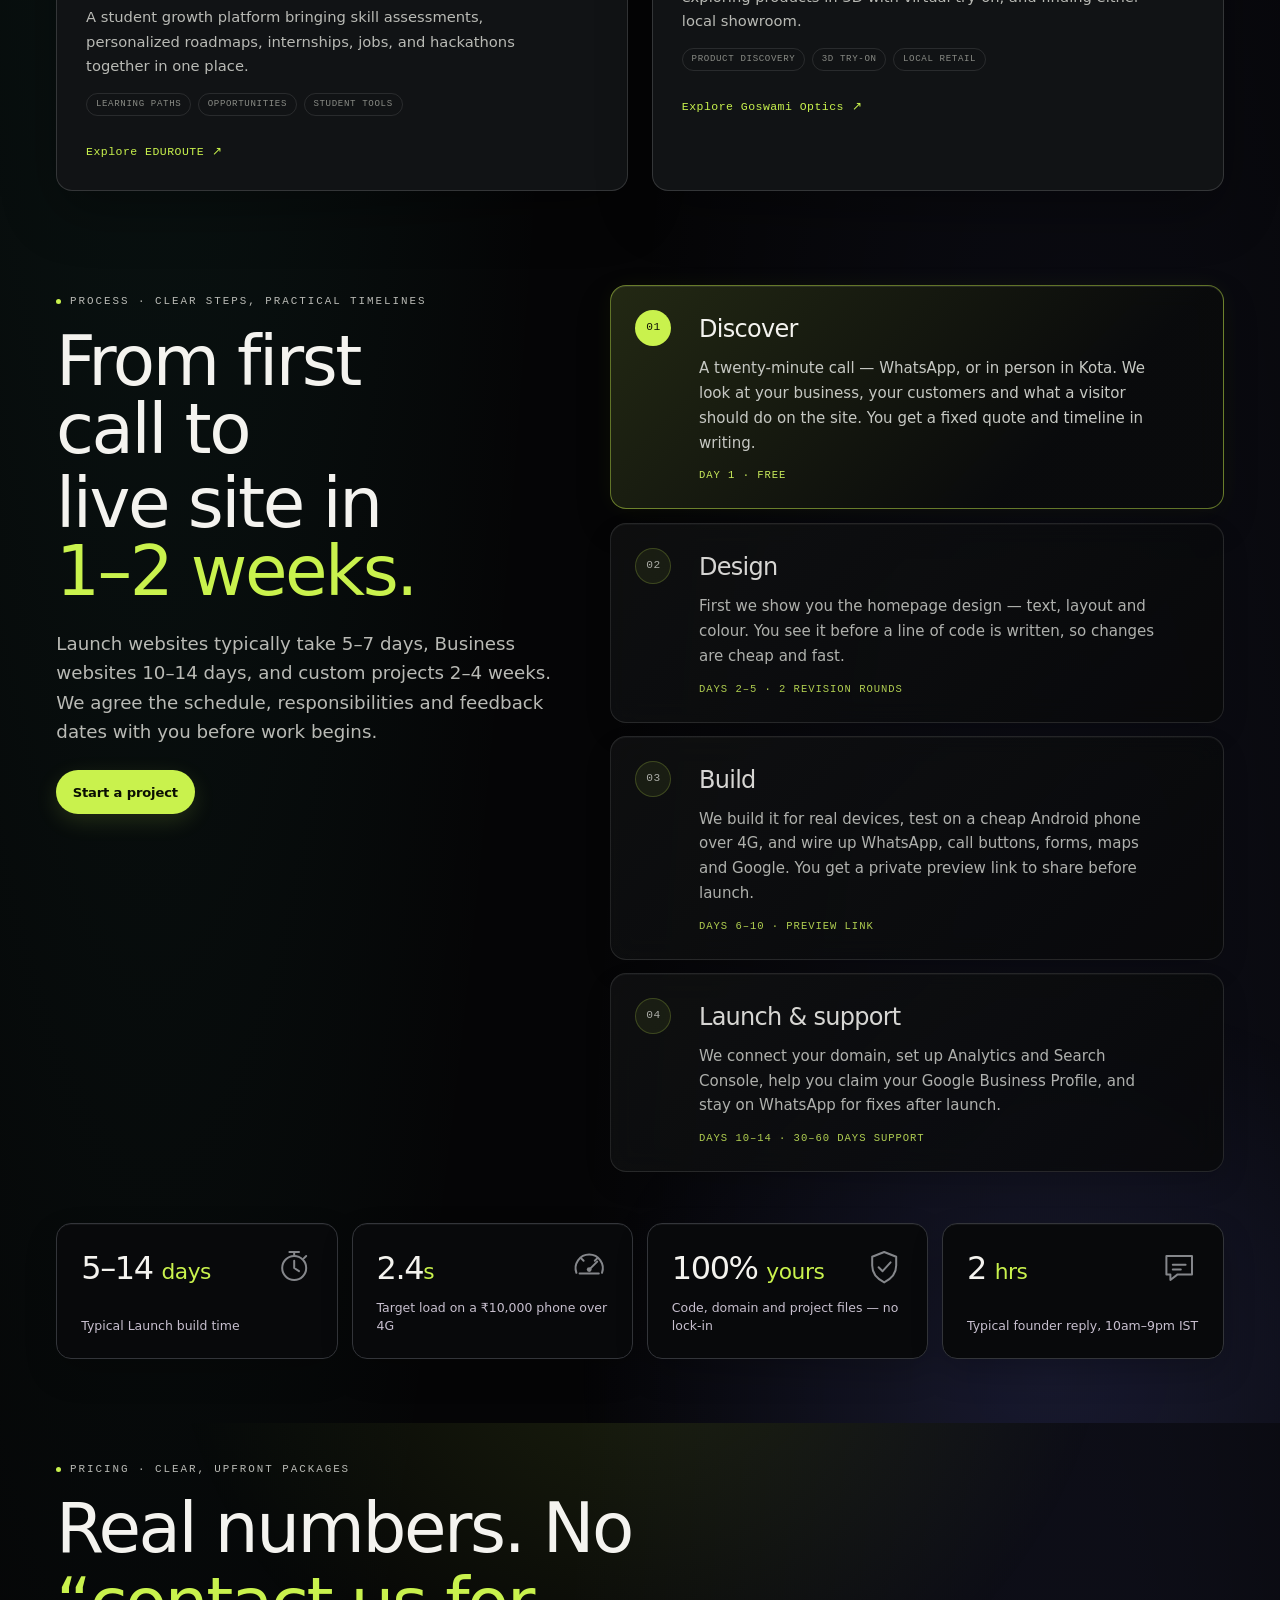
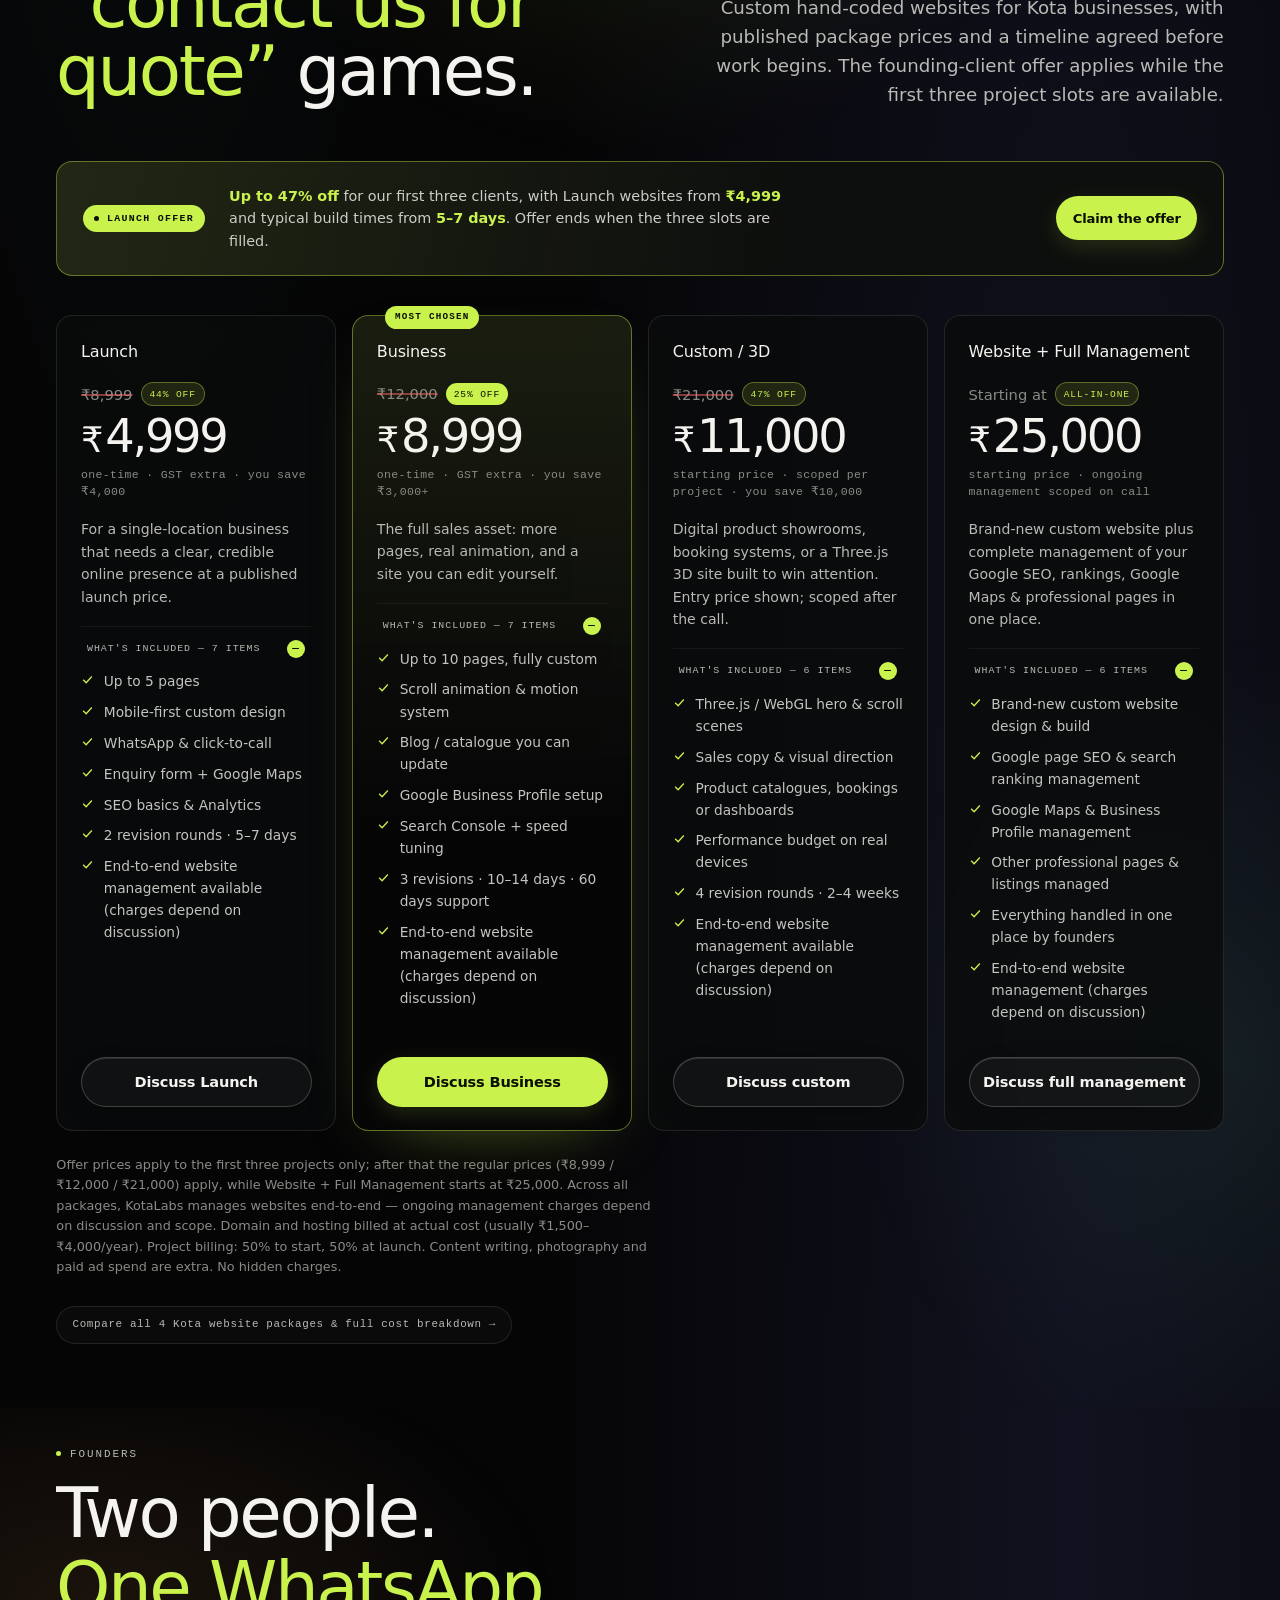
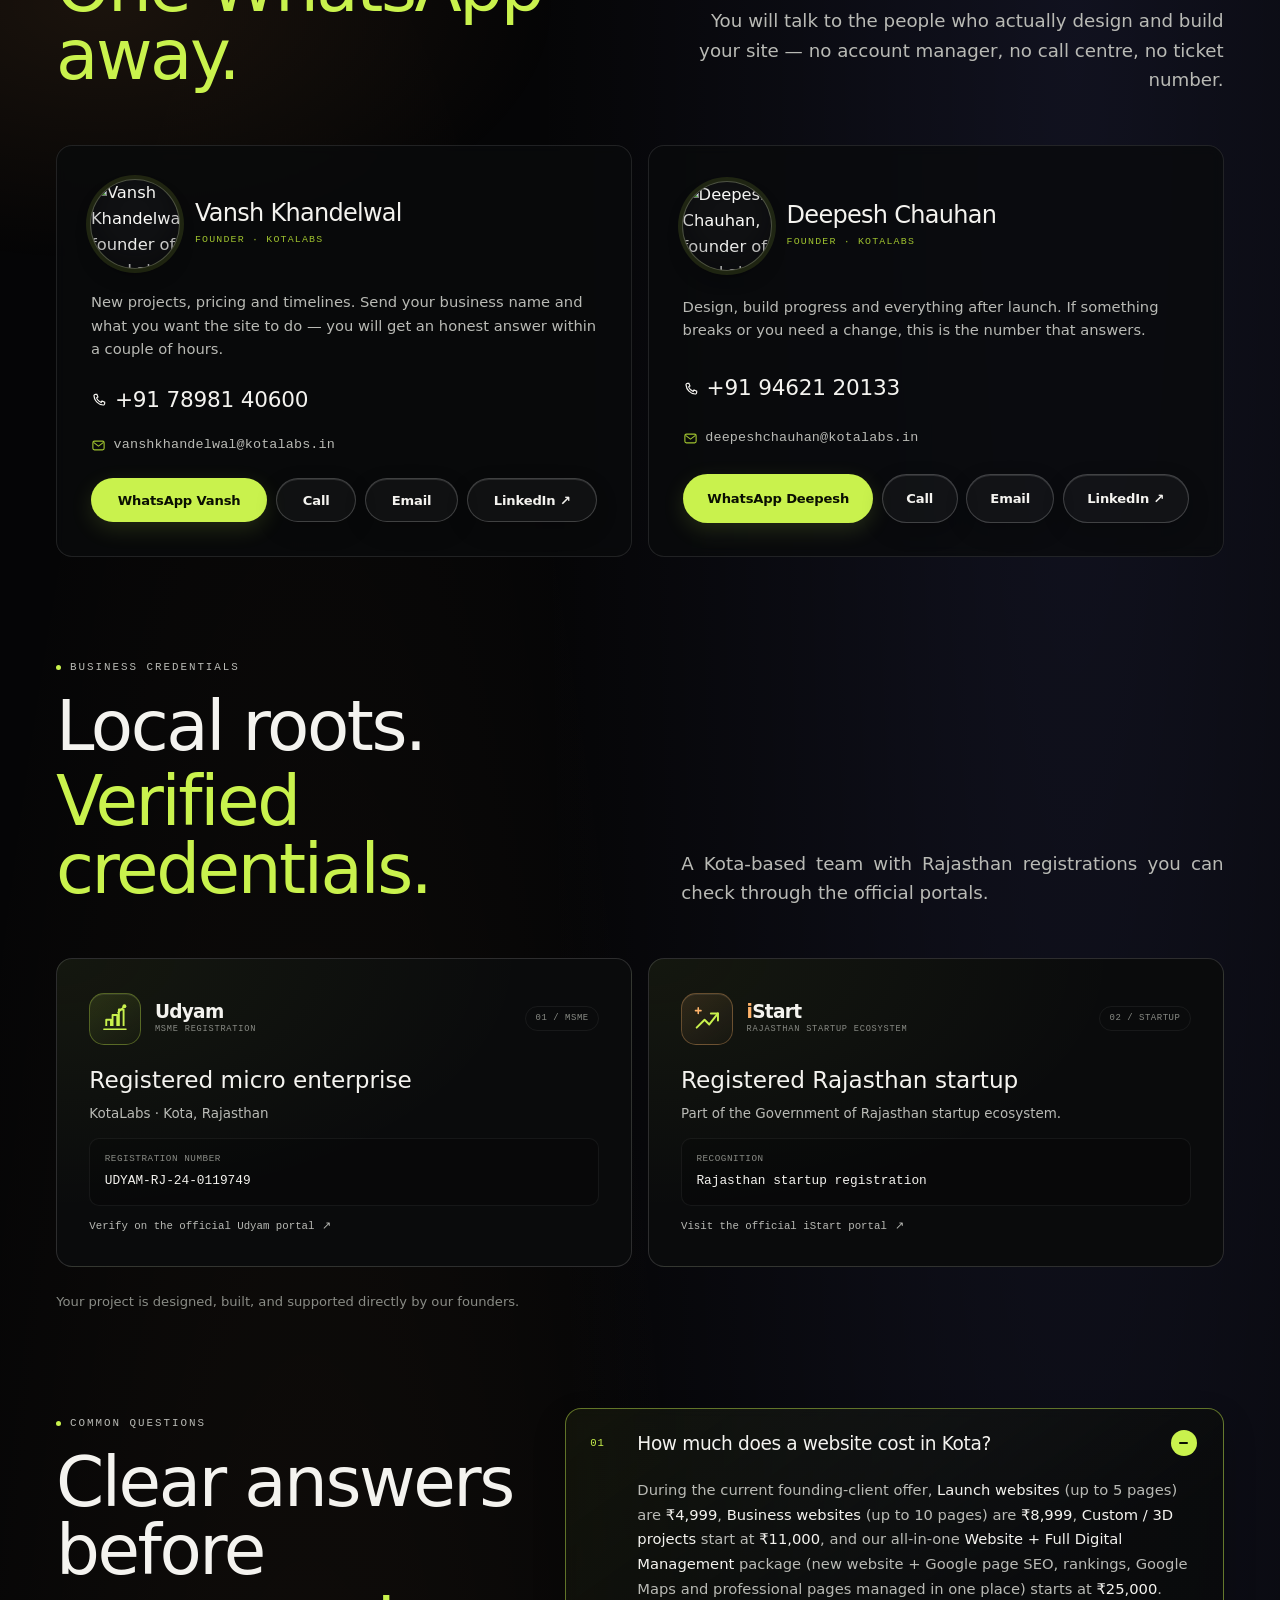
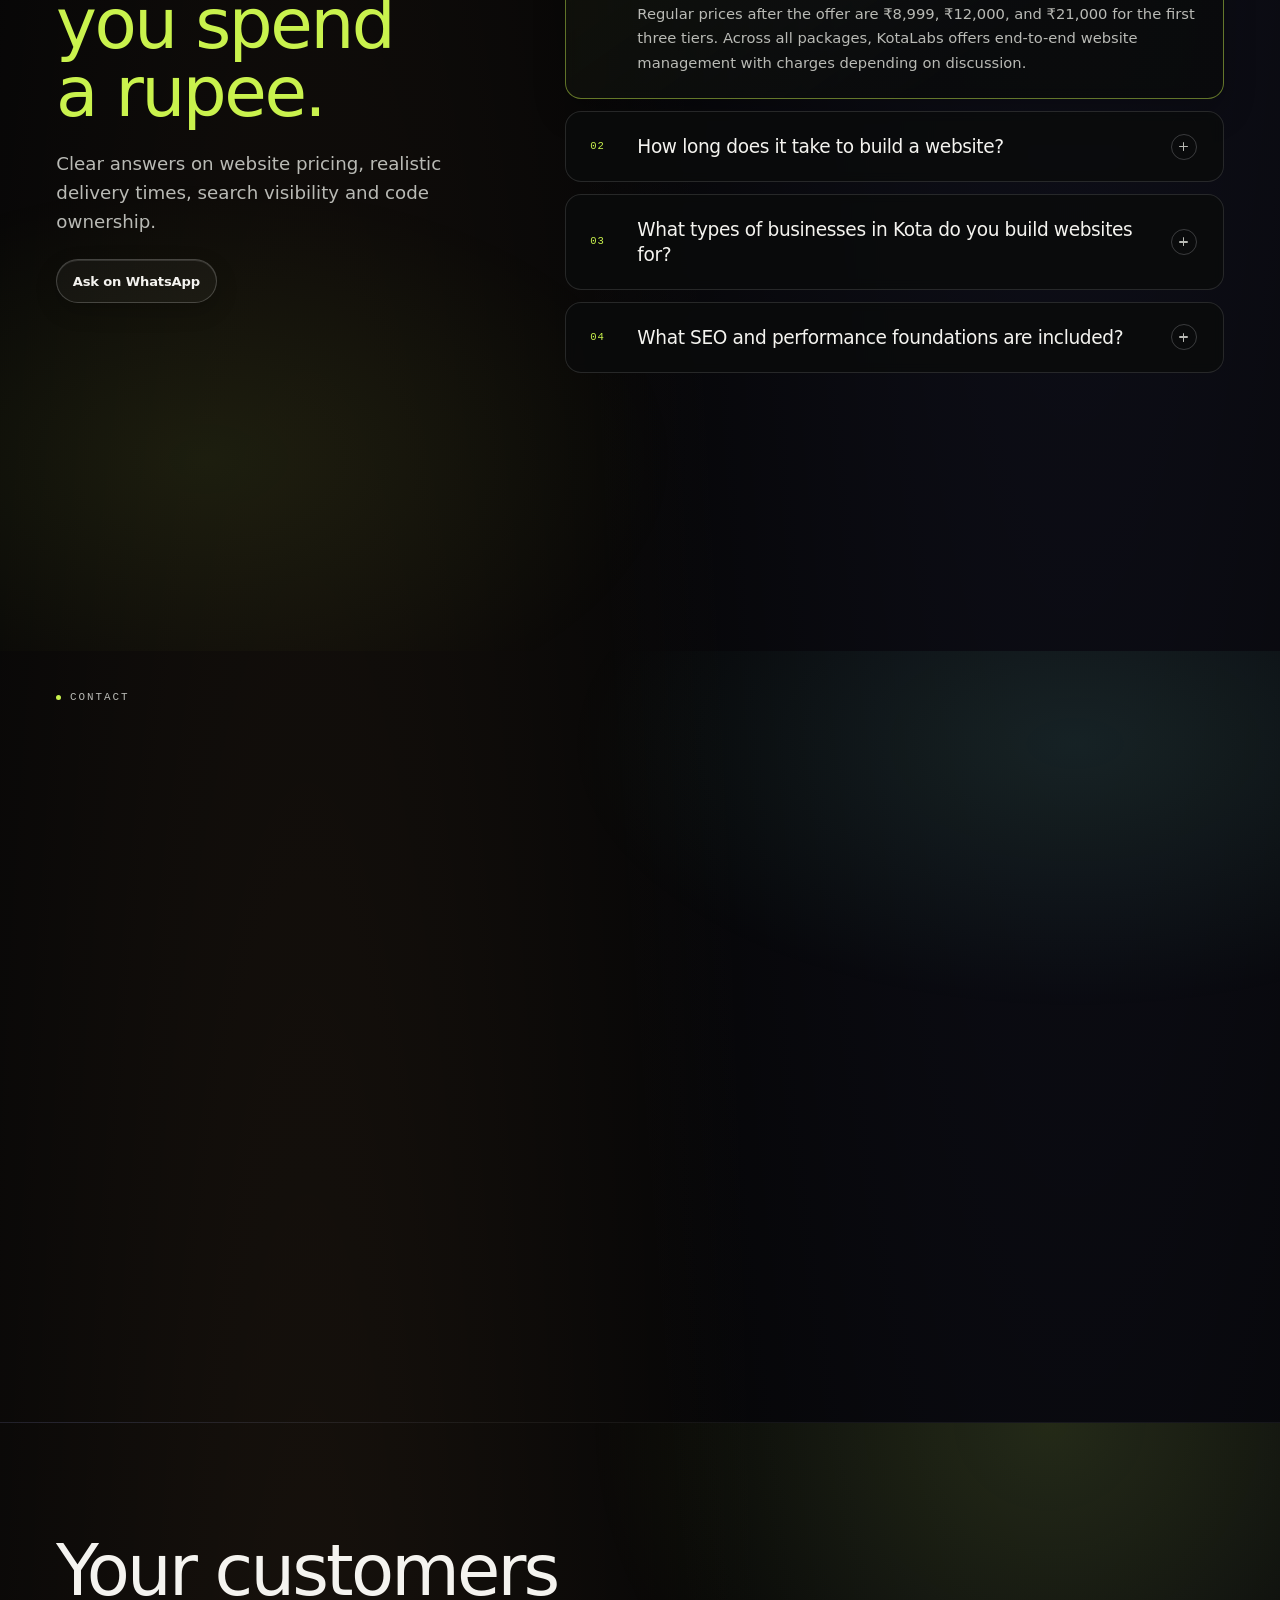
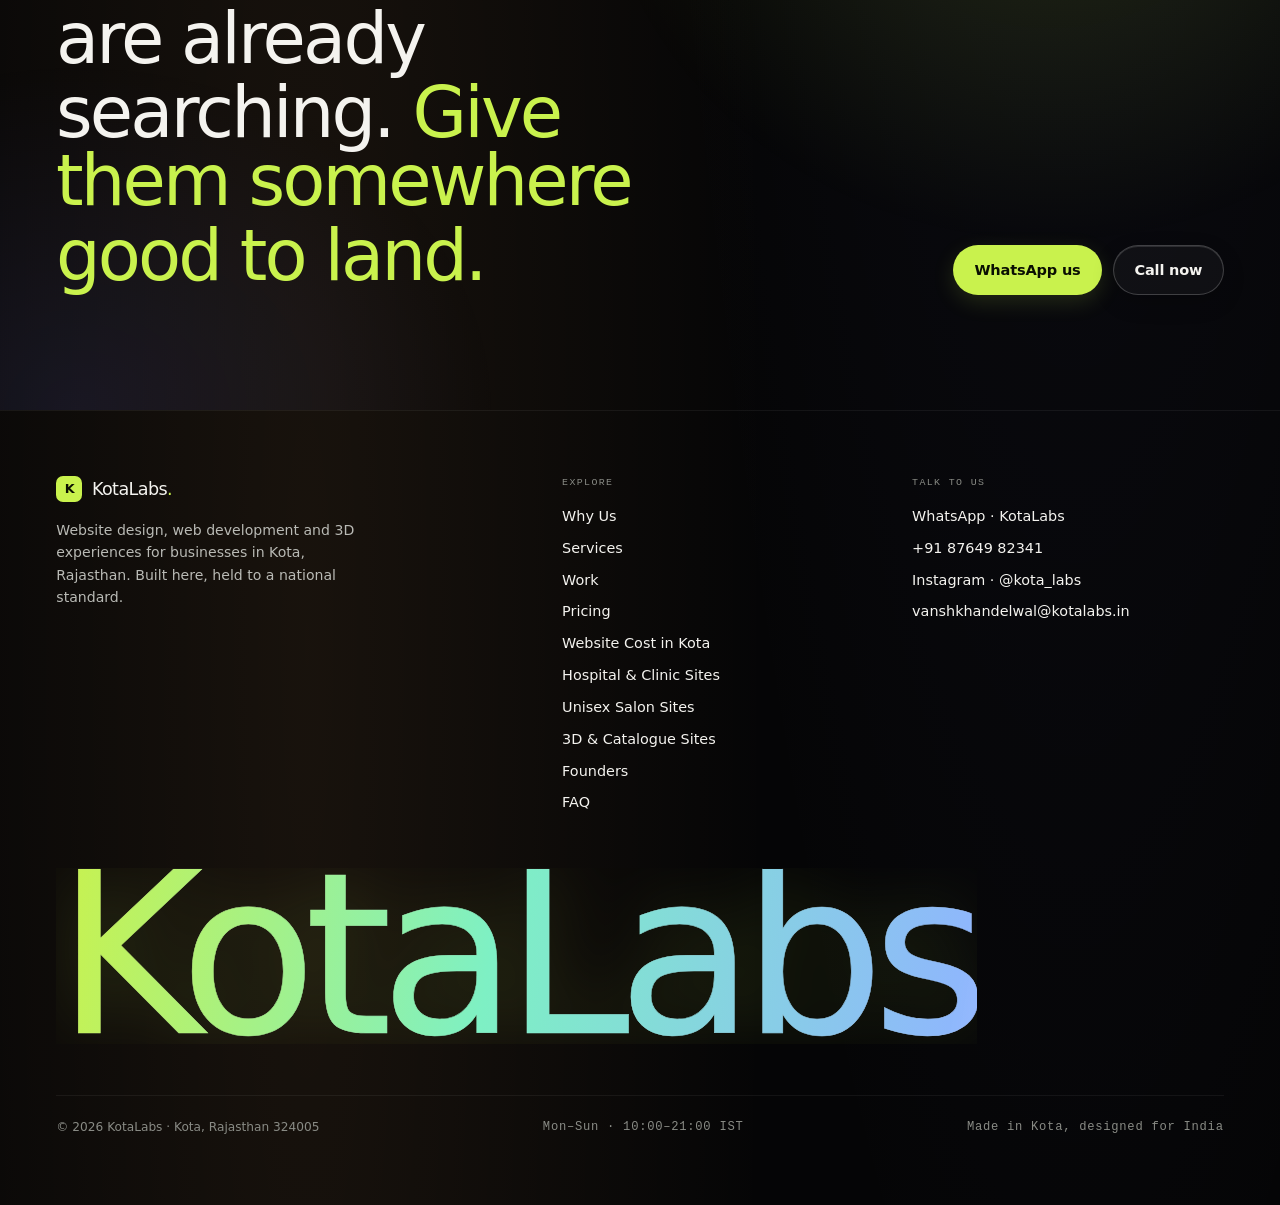
==== commit 96bd1a15: "Switch KotaLabs email to vanshkhandelwal@kotalabs.in and add founder @kotalabs.in emails in #founder" ====
--- a/kotelabs/index.html
+++ b/kotelabs/index.html
@@ -98,7 +98,7 @@
       "logo": "https://www.kotalabs.in/favicon-96x96.png",
       "image": "https://www.kotalabs.in/assets/img/og.jpg",
       "telephone": "+918764982341",
-      "email": "vanshkhandelwal777@gmail.com",
+      "email": "vanshkhandelwal@kotalabs.in",
       "sameAs": [
         "https://www.instagram.com/kota_labs/"
       ],
@@ -153,7 +153,7 @@
           "jobTitle": "Co-Founder",
           "image": "https://www.kotalabs.in/assets/img/vansh.jpg",
           "telephone": "+917898140600",
-          "email": "vanshkhandelwal777@gmail.com",
+          "email": "vanshkhandelwal@kotalabs.in",
           "sameAs": [
             "https://www.linkedin.com/in/vansh-khandelwal-22636a373/"
           ]
@@ -164,6 +164,7 @@
           "jobTitle": "Co-Founder",
           "image": "https://www.kotalabs.in/assets/img/deepesh.jpg",
           "telephone": "+919462120133",
+          "email": "deepeshchauhan@kotalabs.in",
           "sameAs": [
             "https://www.linkedin.com/in/deepesh-chauhan-a12413382/"
           ]
@@ -966,9 +967,14 @@
             <svg width="16" height="16" viewBox="0 0 24 24" fill="none" stroke="currentColor" stroke-width="1.8" aria-hidden="true"><path d="M6.6 3.5h2.2l1.6 4-2 1.3a12 12 0 0 0 6.8 6.8l1.3-2 4 1.6v2.2a2.1 2.1 0 0 1-2.3 2.1C10.9 18.8 5.2 13.1 4.5 5.8A2.1 2.1 0 0 1 6.6 3.5z"/></svg>
             +91 78981 40600
           </a>
+          <a class="founder__email" href="mailto:vanshkhandelwal@kotalabs.in">
+            <svg width="15" height="15" viewBox="0 0 24 24" fill="none" stroke="currentColor" stroke-width="1.8" aria-hidden="true"><rect x="3" y="5" width="18" height="14" rx="2.5"/><path d="m4 7 8 6 8-6"/></svg>
+            vanshkhandelwal@kotalabs.in
+          </a>
           <div class="founder__actions">
             <a class="btn btn--wa btn--sm" href="https://wa.me/917898140600?text=Hi%20Vansh%2C%20I%20found%20KotaLabs%20online.%20I%27d%20like%20to%20discuss%20a%20website." target="_blank" rel="noopener">WhatsApp Vansh</a>
             <a class="btn btn--ghost btn--sm" href="tel:+917898140600">Call</a>
+            <a class="btn btn--ghost btn--sm" href="mailto:vanshkhandelwal@kotalabs.in">Email</a>
             <a class="btn btn--ghost btn--sm" href="https://www.linkedin.com/in/vansh-khandelwal-22636a373/" target="_blank" rel="noopener noreferrer">LinkedIn ↗</a>
           </div>
         </article>
@@ -988,9 +994,14 @@
             <svg width="16" height="16" viewBox="0 0 24 24" fill="none" stroke="currentColor" stroke-width="1.8" aria-hidden="true"><path d="M6.6 3.5h2.2l1.6 4-2 1.3a12 12 0 0 0 6.8 6.8l1.3-2 4 1.6v2.2a2.1 2.1 0 0 1-2.3 2.1C10.9 18.8 5.2 13.1 4.5 5.8A2.1 2.1 0 0 1 6.6 3.5z"/></svg>
             +91 94621 20133
           </a>
+          <a class="founder__email" href="mailto:deepeshchauhan@kotalabs.in">
+            <svg width="15" height="15" viewBox="0 0 24 24" fill="none" stroke="currentColor" stroke-width="1.8" aria-hidden="true"><rect x="3" y="5" width="18" height="14" rx="2.5"/><path d="m4 7 8 6 8-6"/></svg>
+            deepeshchauhan@kotalabs.in
+          </a>
           <div class="founder__actions">
             <a class="btn btn--wa btn--sm" href="https://wa.me/919462120133?text=Hi%20Deepesh%2C%20I%20found%20KotaLabs%20online.%20I%27d%20like%20to%20discuss%20a%20website." target="_blank" rel="noopener">WhatsApp Deepesh</a>
             <a class="btn btn--ghost btn--sm" href="tel:+919462120133">Call</a>
+            <a class="btn btn--ghost btn--sm" href="mailto:deepeshchauhan@kotalabs.in">Email</a>
             <a class="btn btn--ghost btn--sm" href="https://www.linkedin.com/in/deepesh-chauhan-a12413382/" target="_blank" rel="noopener noreferrer">LinkedIn ↗</a>
           </div>
         </article>
@@ -1208,13 +1219,23 @@
               </span>
             </a>
 
-            <a class="quick-card" href="https://www.instagram.com/kota_labs/" target="_blank" rel="noopener noreferrer" data-reveal style="--i:5">
+            <a class="quick-card quick-card--wide" href="https://www.instagram.com/kota_labs/" target="_blank" rel="noopener noreferrer" data-reveal style="--i:5">
               <span class="quick-card__icon" aria-hidden="true">
                 <svg viewBox="0 0 24 24" fill="none" stroke="currentColor" stroke-width="1.85" stroke-linecap="round" stroke-linejoin="round"><rect x="3" y="3" width="18" height="18" rx="5"/><circle cx="12" cy="12" r="4"/><circle cx="17.5" cy="6.5" r="1" fill="currentColor" stroke="none"/></svg>
               </span>
               <span>
                 <strong>Instagram · KotaLabs</strong>
                 <span>@kota_labs</span>
+              </span>
+            </a>
+
+            <a class="quick-card quick-card--wide" href="mailto:vanshkhandelwal@kotalabs.in" data-reveal style="--i:6">
+              <span class="quick-card__icon" aria-hidden="true">
+                <svg viewBox="0 0 24 24" fill="none" stroke="currentColor" stroke-width="1.85" stroke-linecap="round" stroke-linejoin="round"><rect x="3" y="5" width="18" height="14" rx="2.5"/><path d="m4 7 8 6 8-6"/></svg>
+              </span>
+              <span>
+                <strong>Email · KotaLabs</strong>
+                <span>vanshkhandelwal@kotalabs.in</span>
               </span>
             </a>
           </div>
@@ -1318,7 +1339,7 @@
           <li><a href="https://wa.me/918764982341?text=Hi%20KotaLabs!%20I%27d%20like%20to%20talk%20about%20a%20website%20for%20my%20business." target="_blank" rel="noopener">WhatsApp · KotaLabs</a></li>
           <li><a href="tel:+918764982341">+91 87649 82341</a></li>
           <li><a href="https://www.instagram.com/kota_labs/" target="_blank" rel="noopener noreferrer">Instagram · @kota_labs</a></li>
-          <li><a href="mailto:vanshkhandelwal777@gmail.com">vanshkhandelwal777@gmail.com</a></li>
+          <li><a href="mailto:vanshkhandelwal@kotalabs.in">vanshkhandelwal@kotalabs.in</a></li>
         </ul>
       </div>
     </div>
--- a/kotelabs/assets/css/styles.css
+++ b/kotelabs/assets/css/styles.css
@@ -1598,6 +1598,20 @@
   gap: 0.5rem;
 }
 .founder__phone:hover { color: var(--lime); }
+.founder__email {
+  font-family: var(--mono);
+  font-size: clamp(0.74rem, 1.15vw, 0.84rem);
+  letter-spacing: 0.01em;
+  color: var(--muted);
+  display: inline-flex;
+  align-items: center;
+  gap: 0.48rem;
+  margin-top: -0.35rem;
+  overflow-wrap: anywhere;
+  transition: color 0.25s ease;
+}
+.founder__email svg { flex: none; color: var(--lime-dim); }
+.founder__email:hover { color: var(--lime); }
 .founder__actions { display: flex; flex-wrap: wrap; gap: 0.55rem; }
 .founder__actions .btn { flex: 1 1 auto; }
 
@@ -1801,6 +1815,7 @@
 .contact__quick { display: grid; gap: 0.85rem; margin-top: 1.55rem; }
 @media (min-width: 560px) {
   .contact__quick { grid-template-columns: repeat(2, minmax(0, 1fr)); }
+  .contact__quick > .quick-card--wide,
   .contact__quick > .quick-card:last-child:nth-child(odd) { grid-column: 1 / -1; }
 }
 .quick-card {
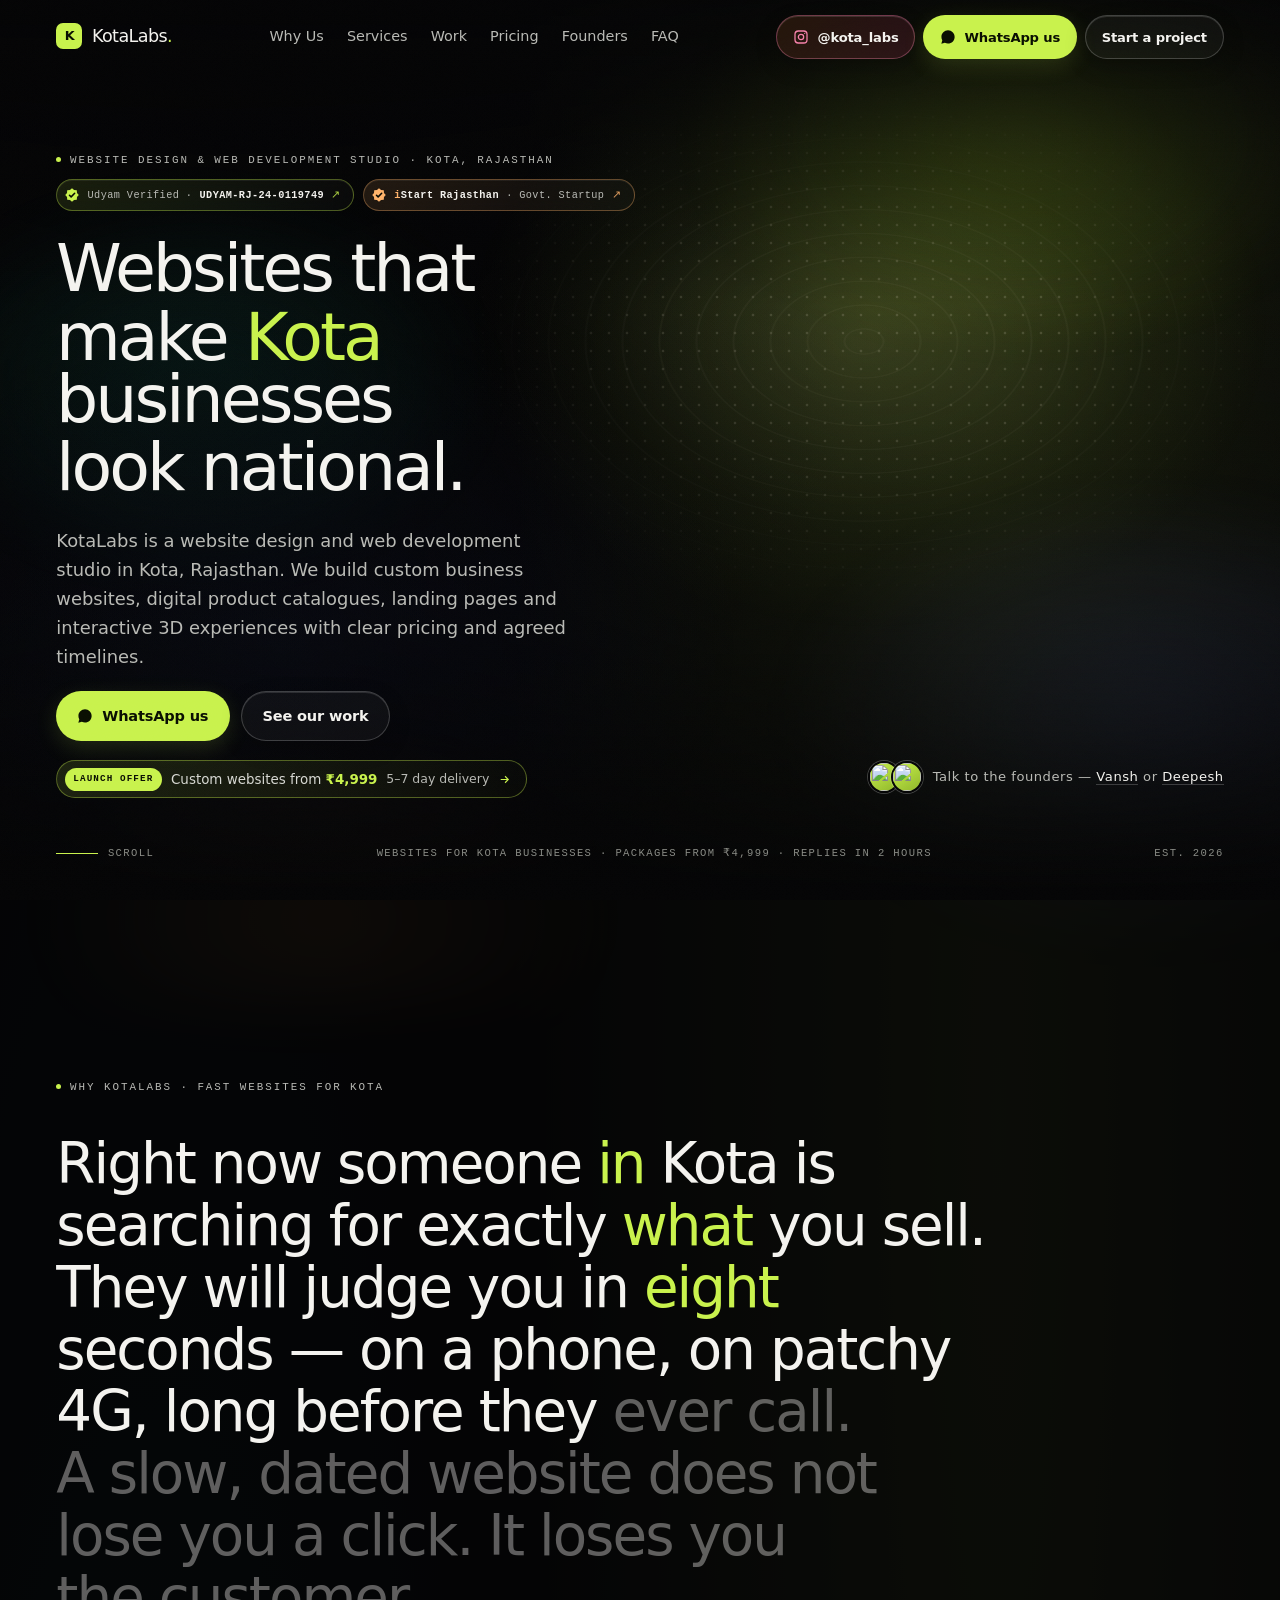
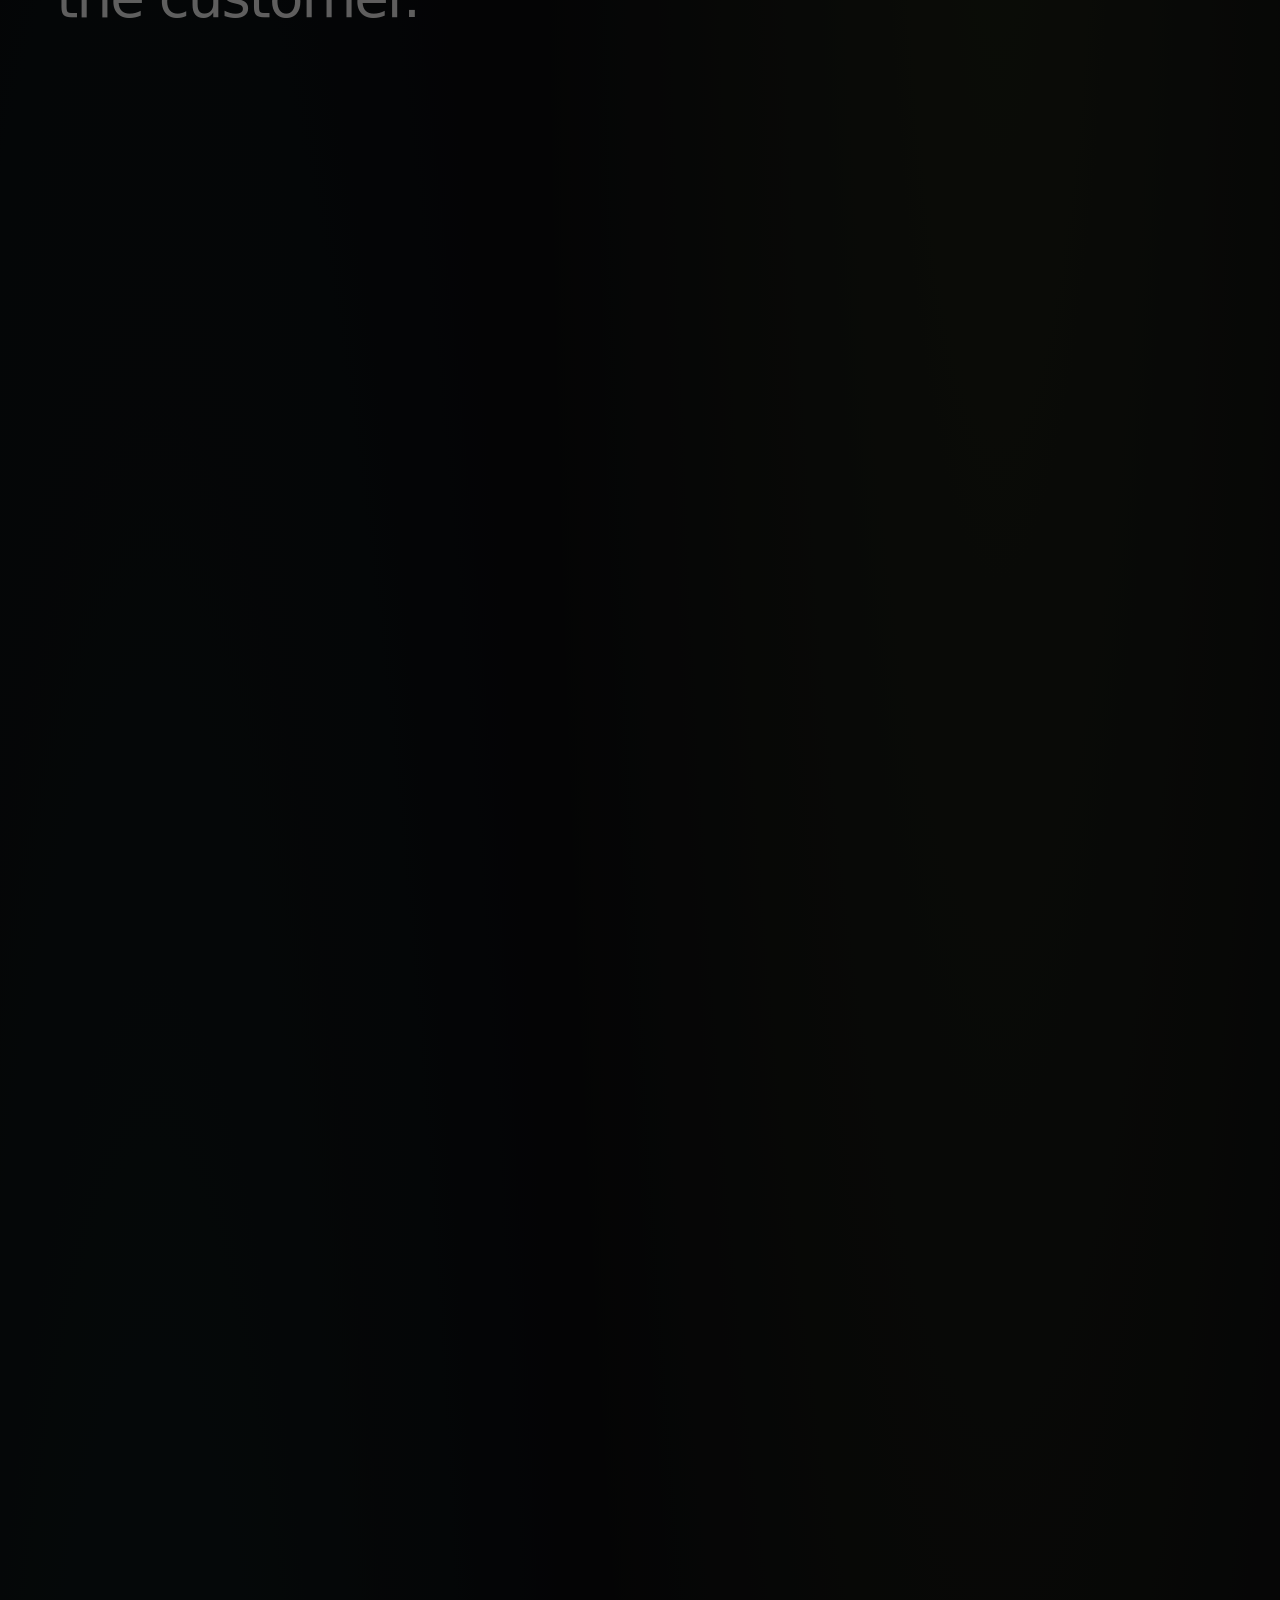
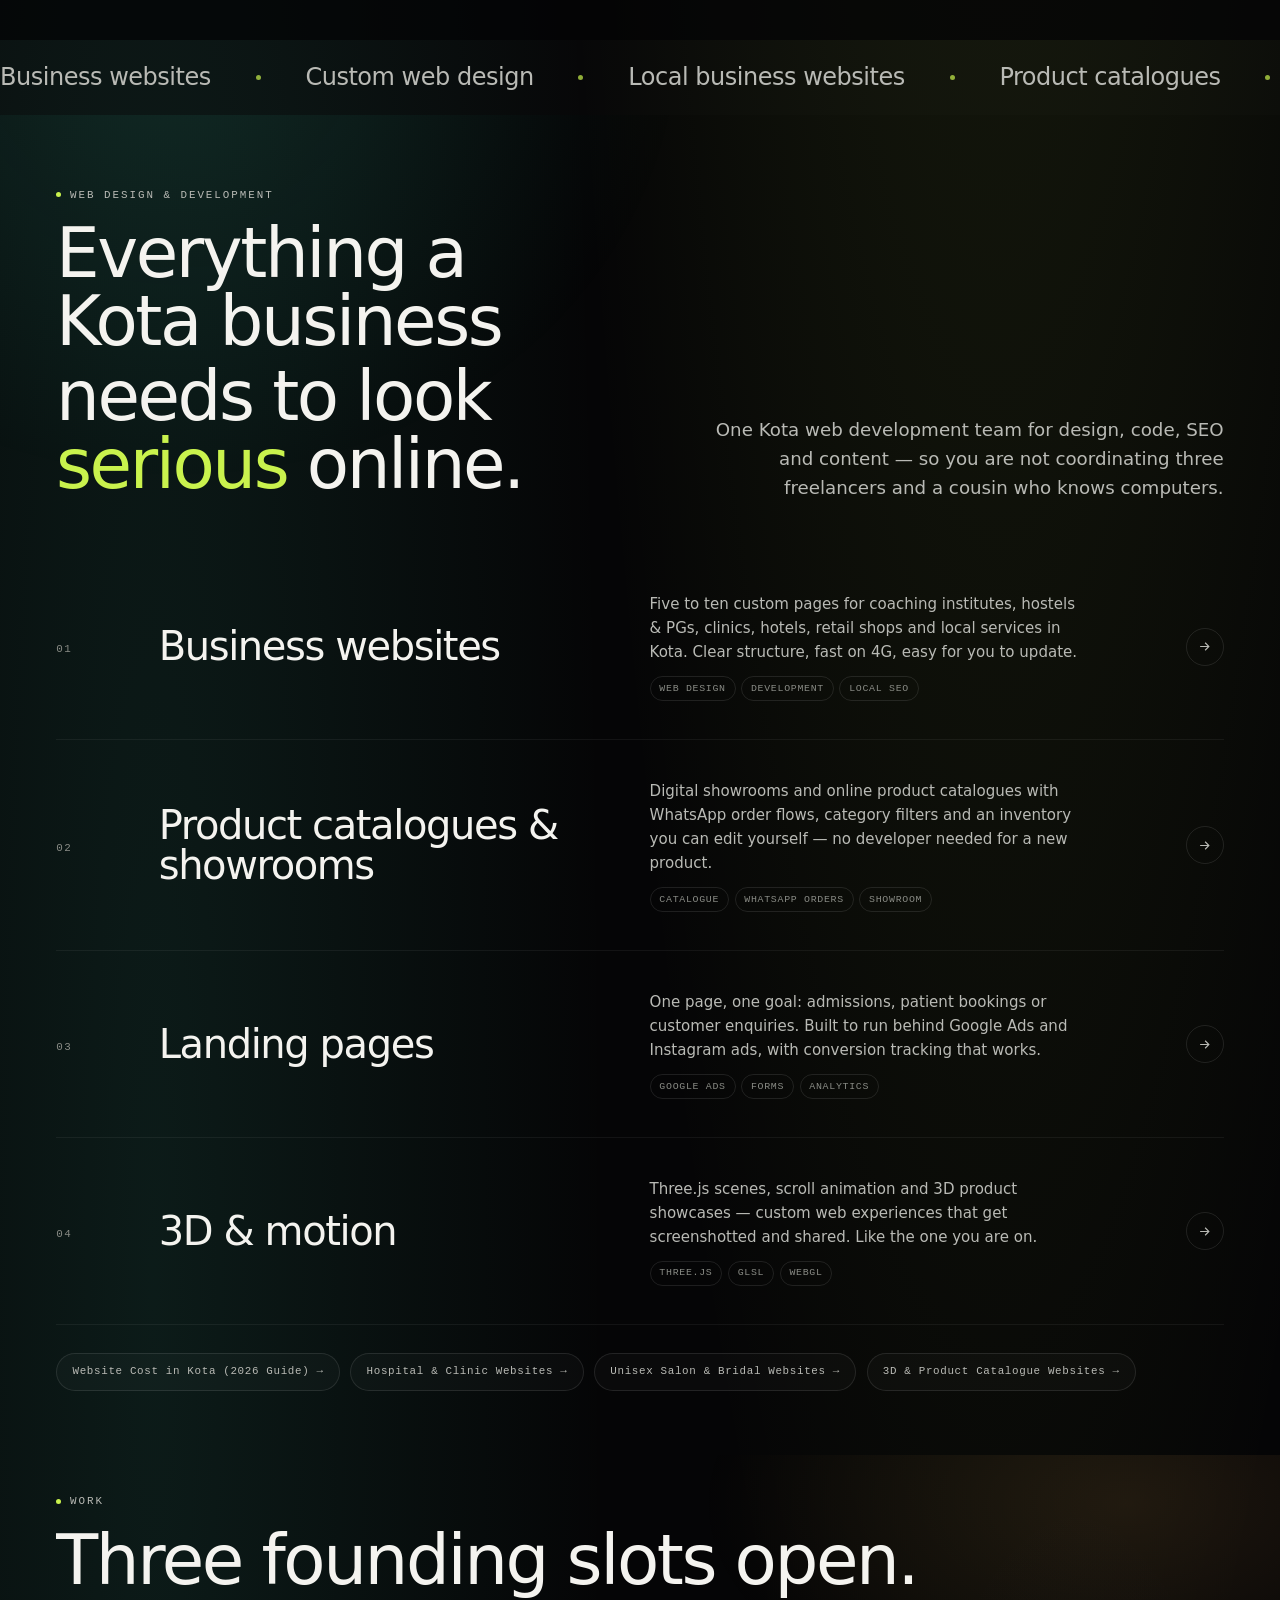
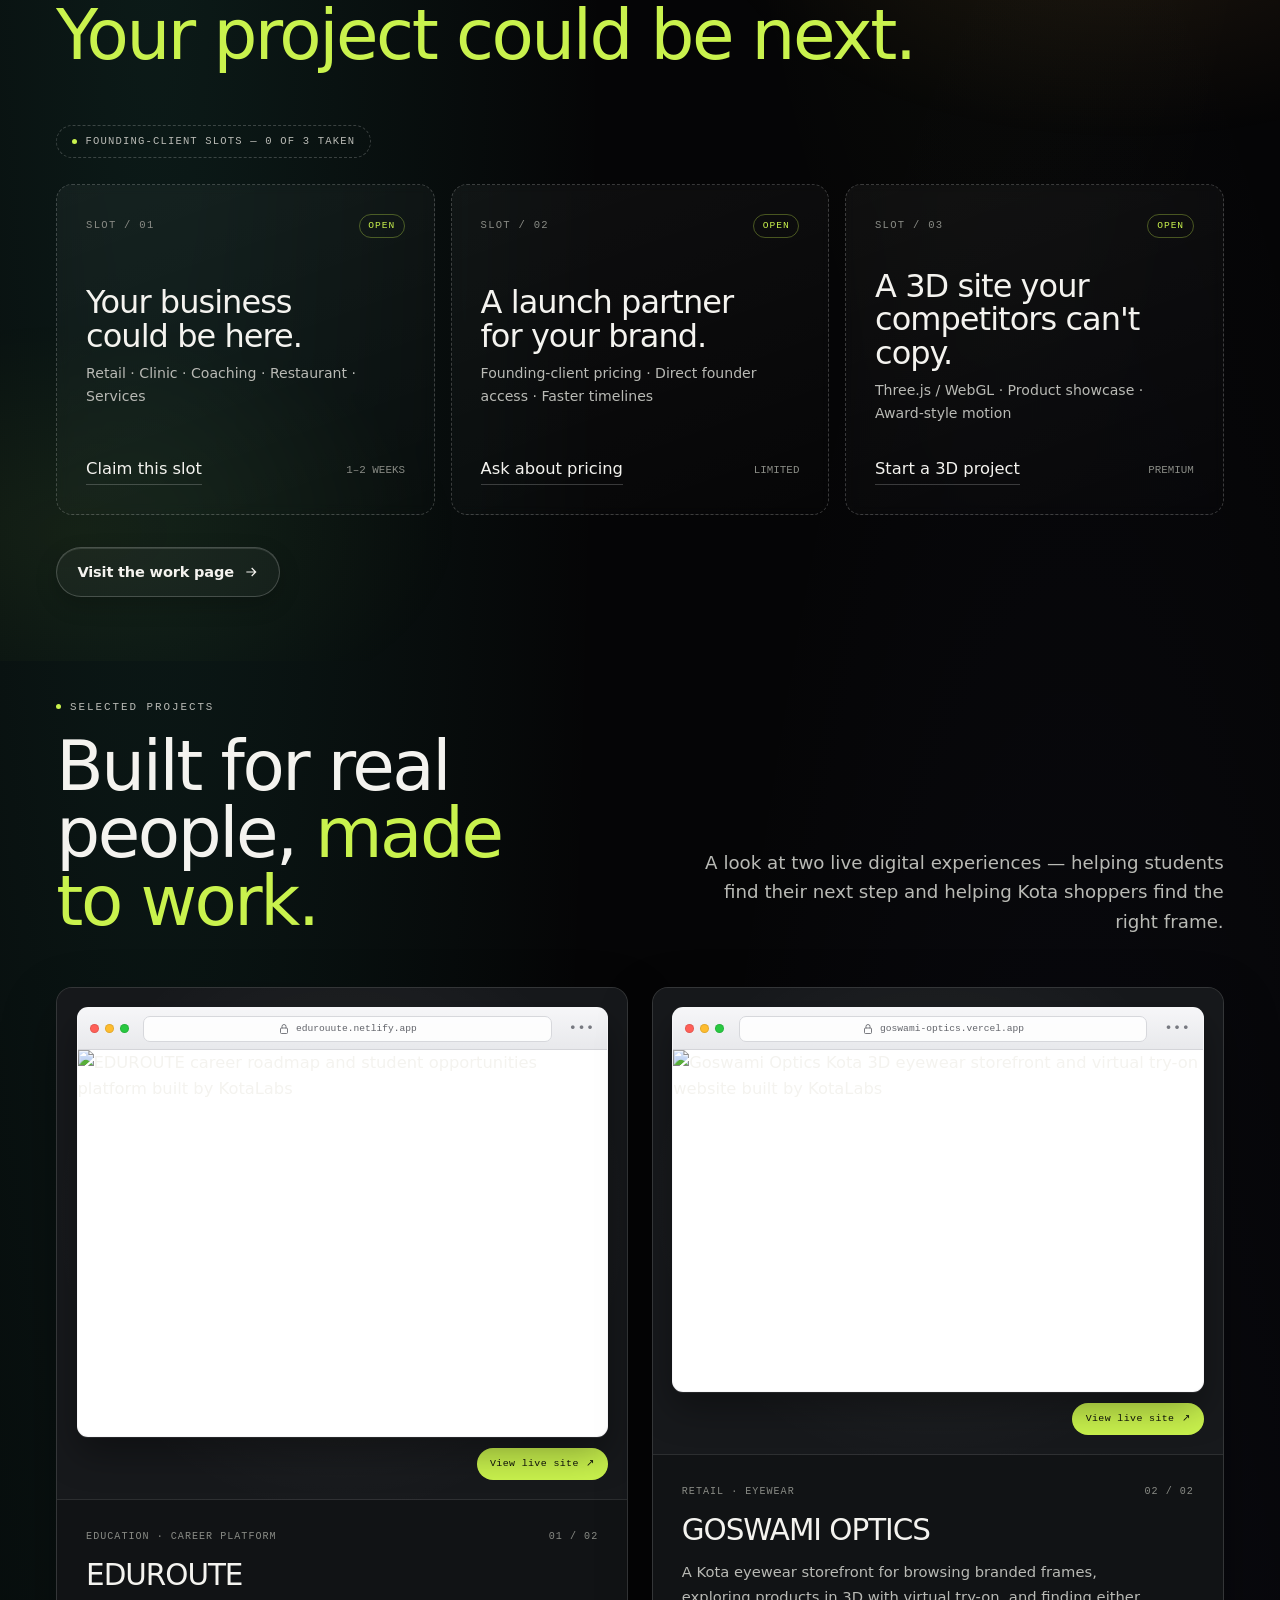
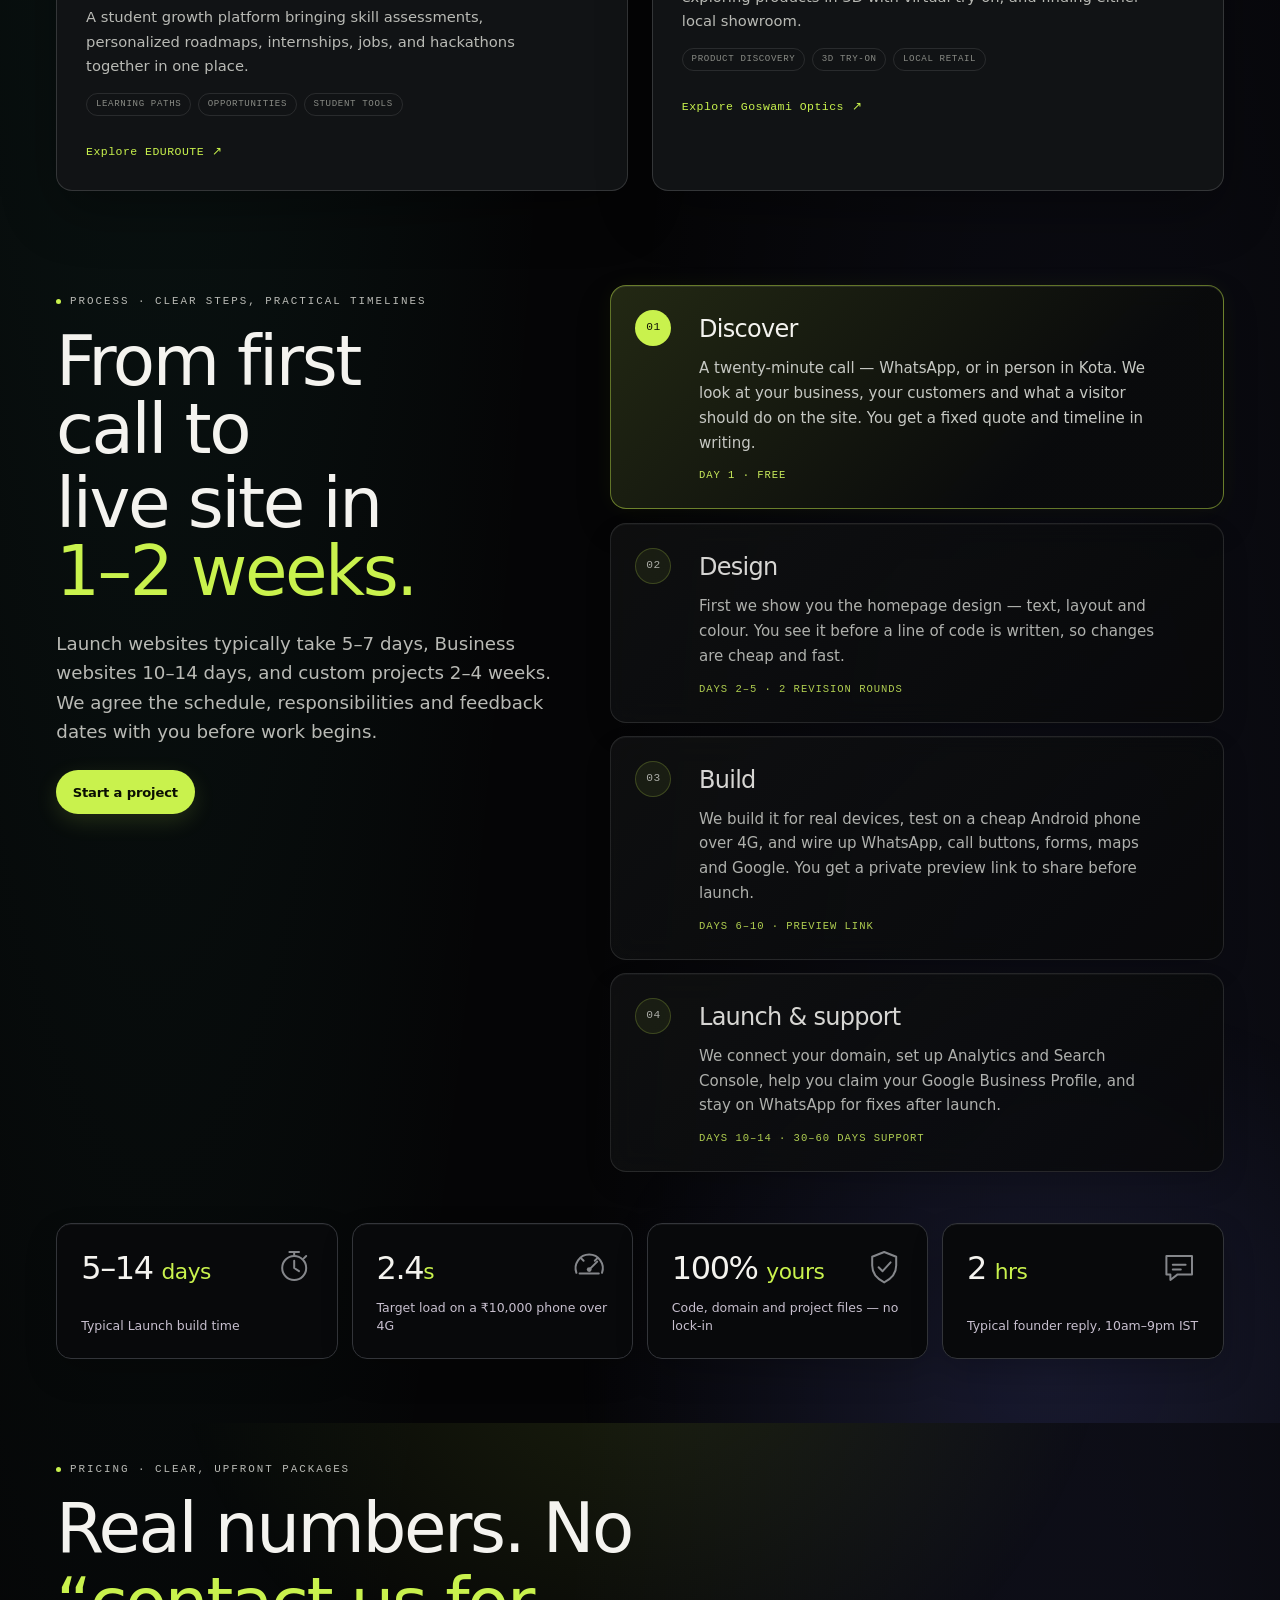
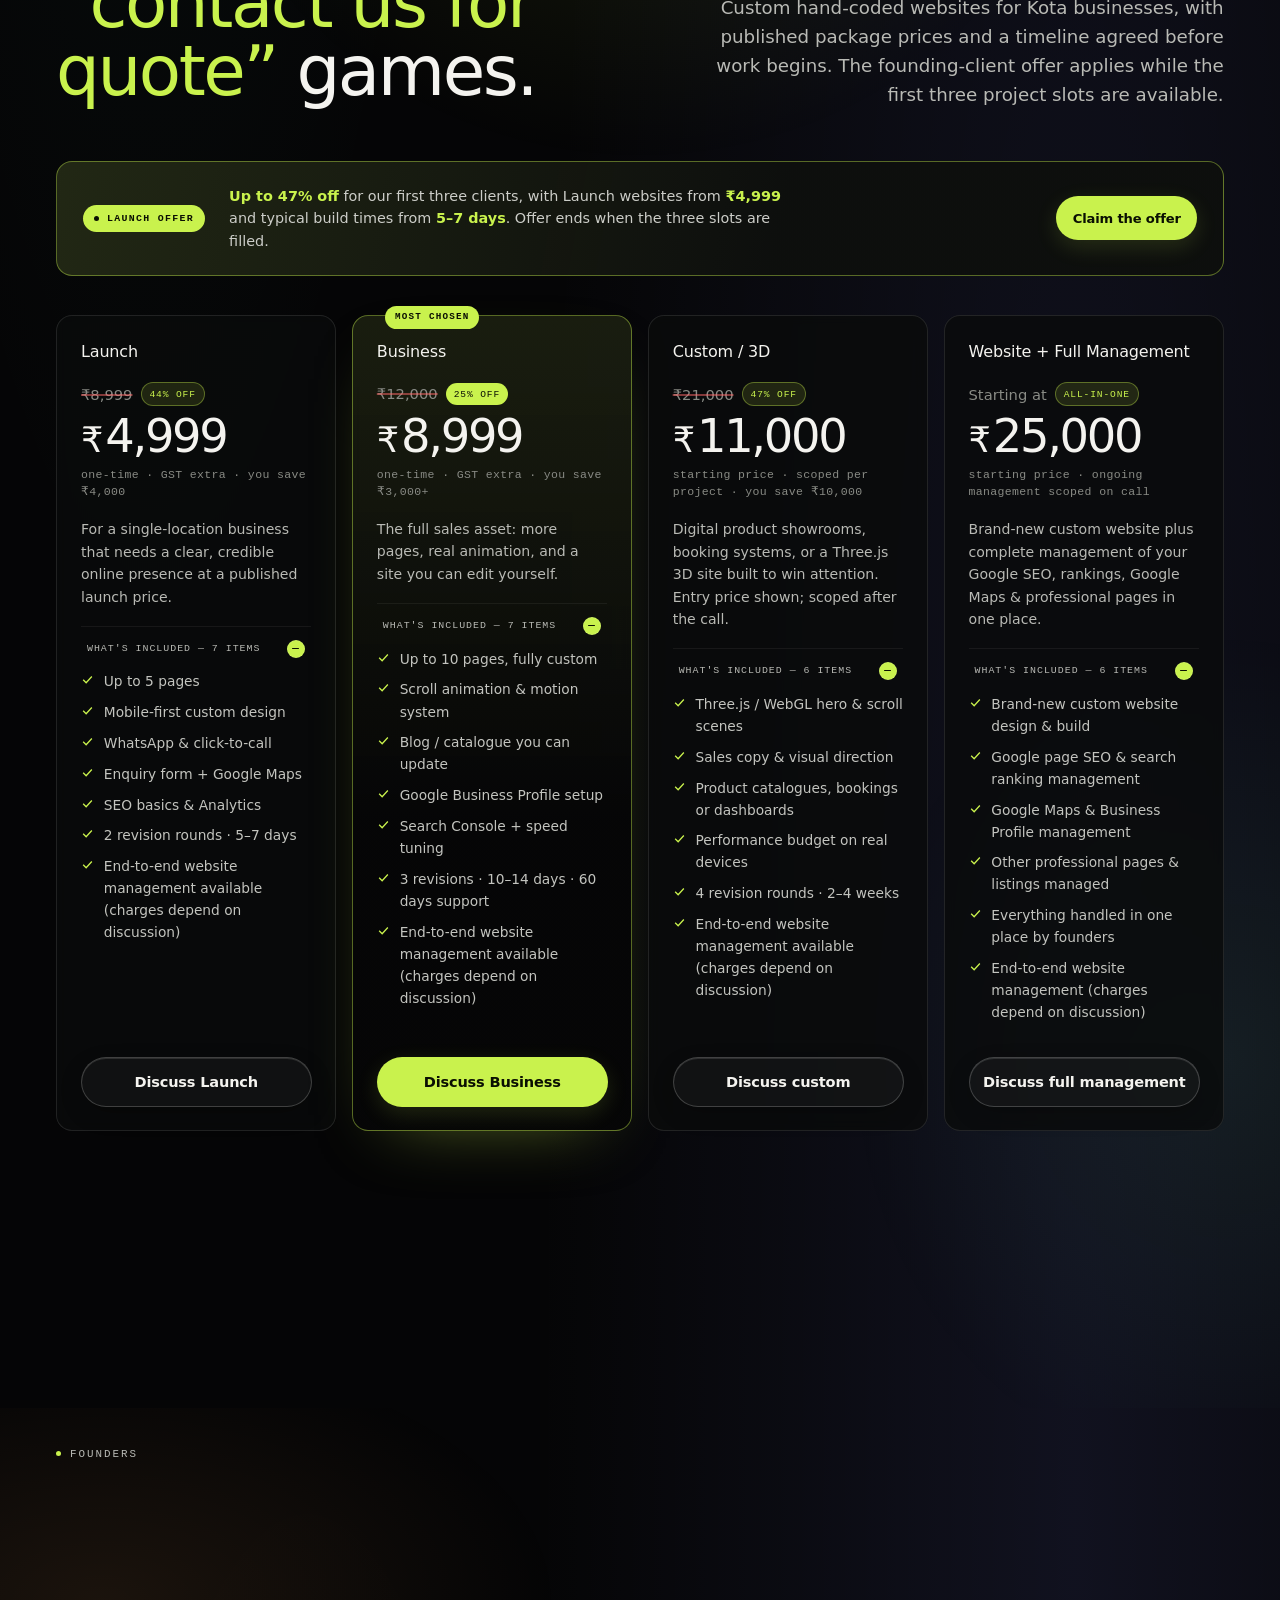
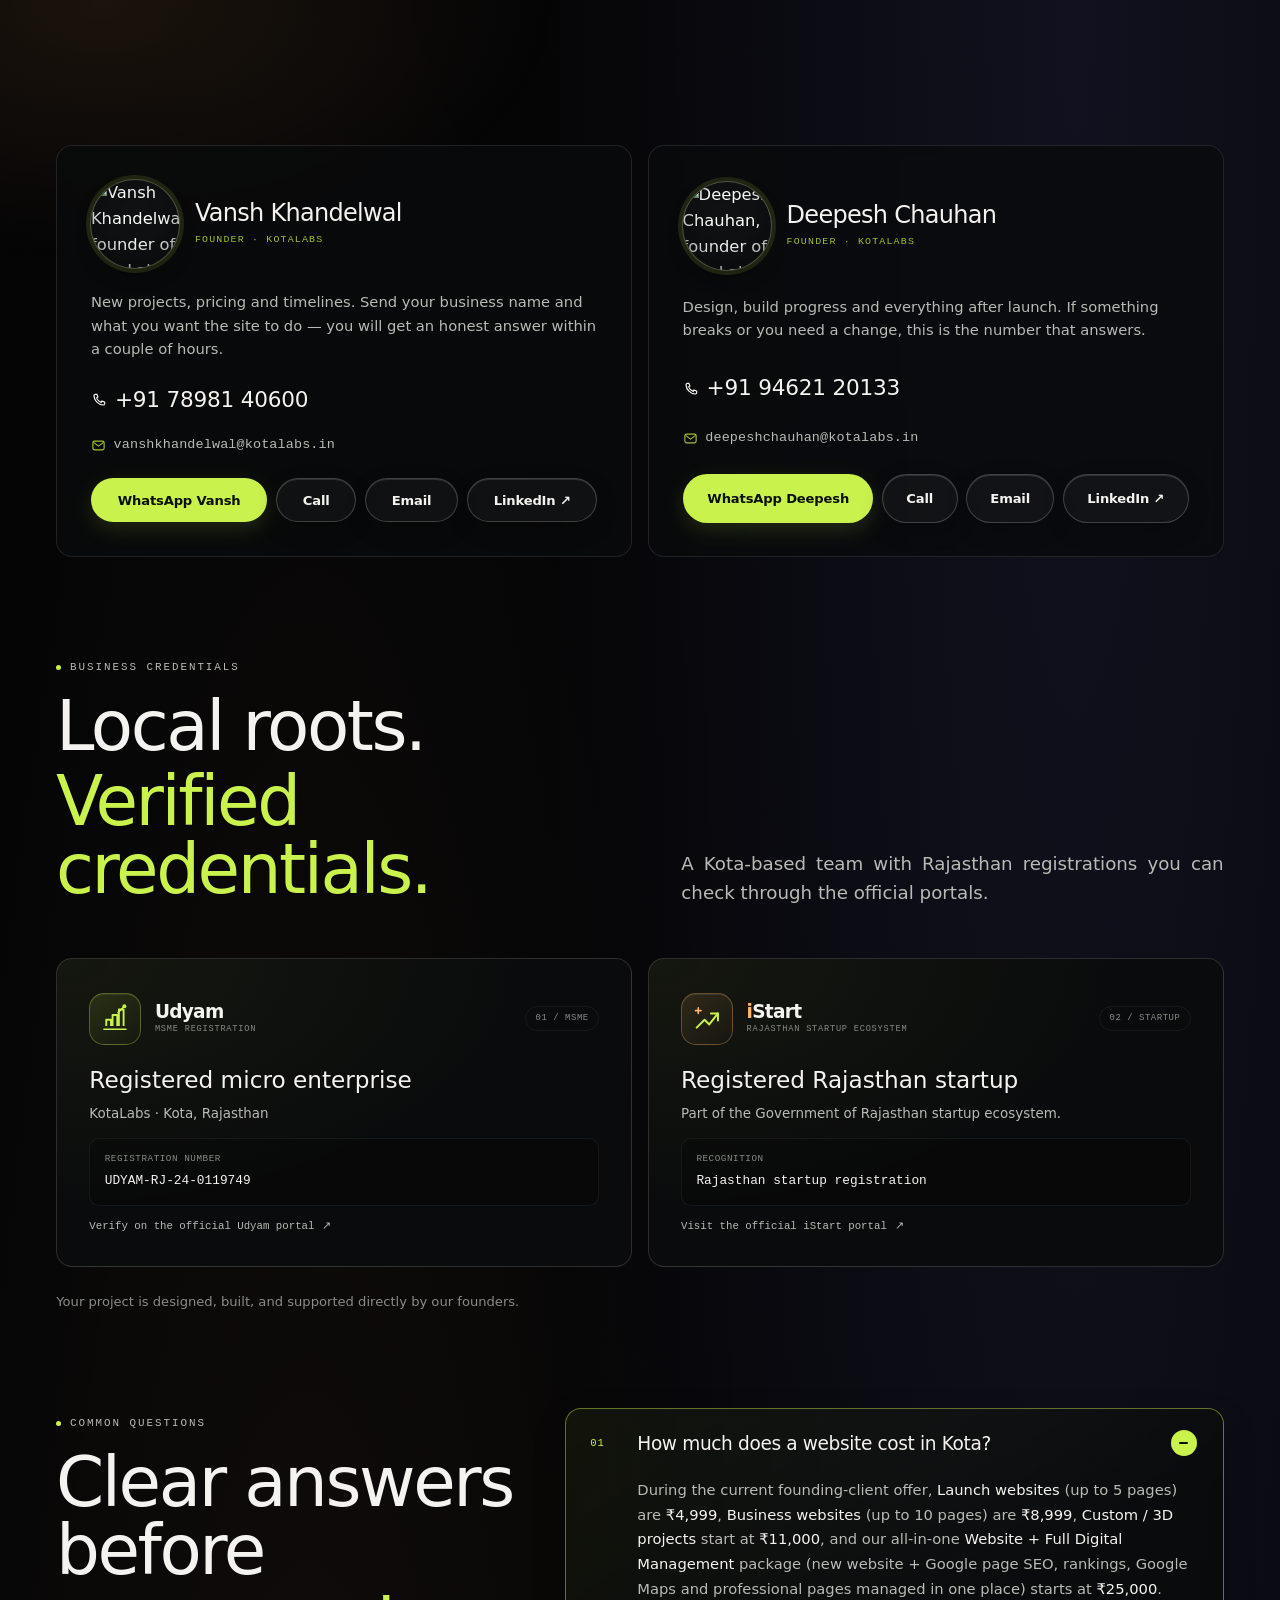
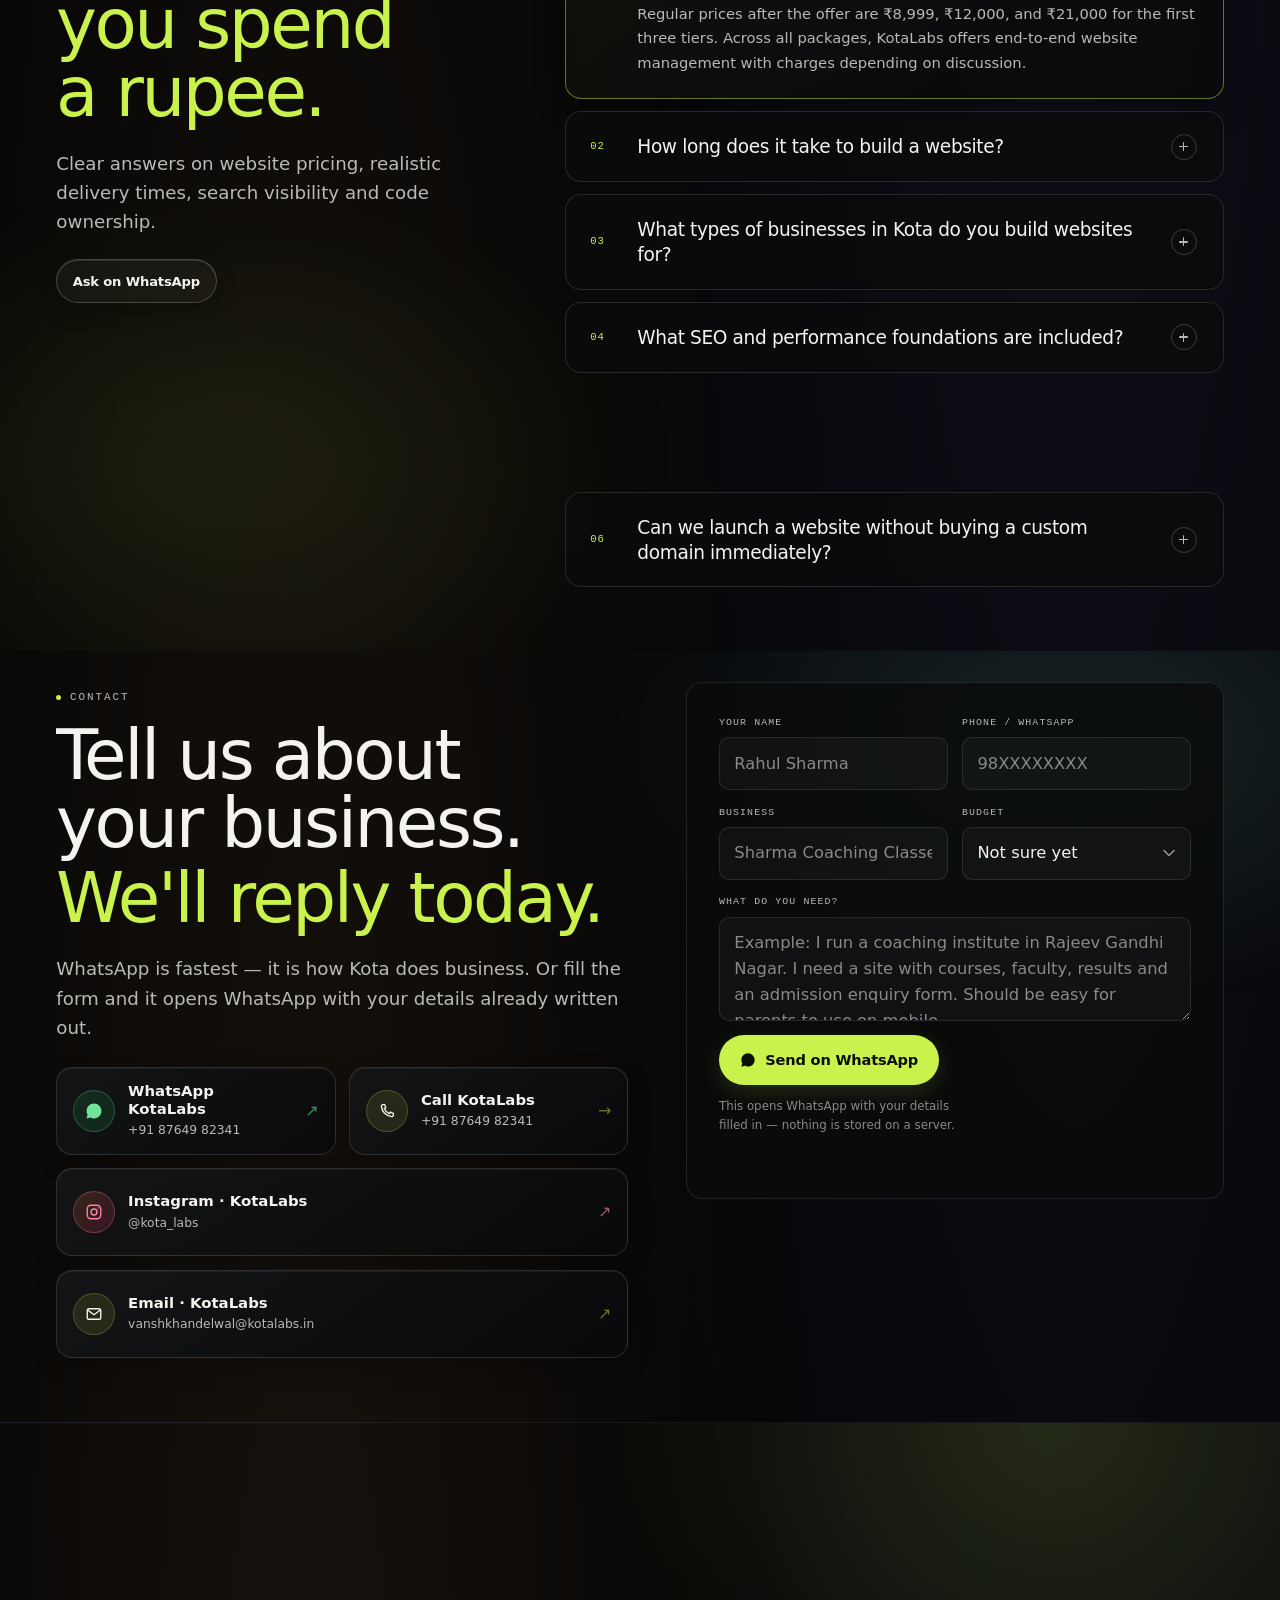
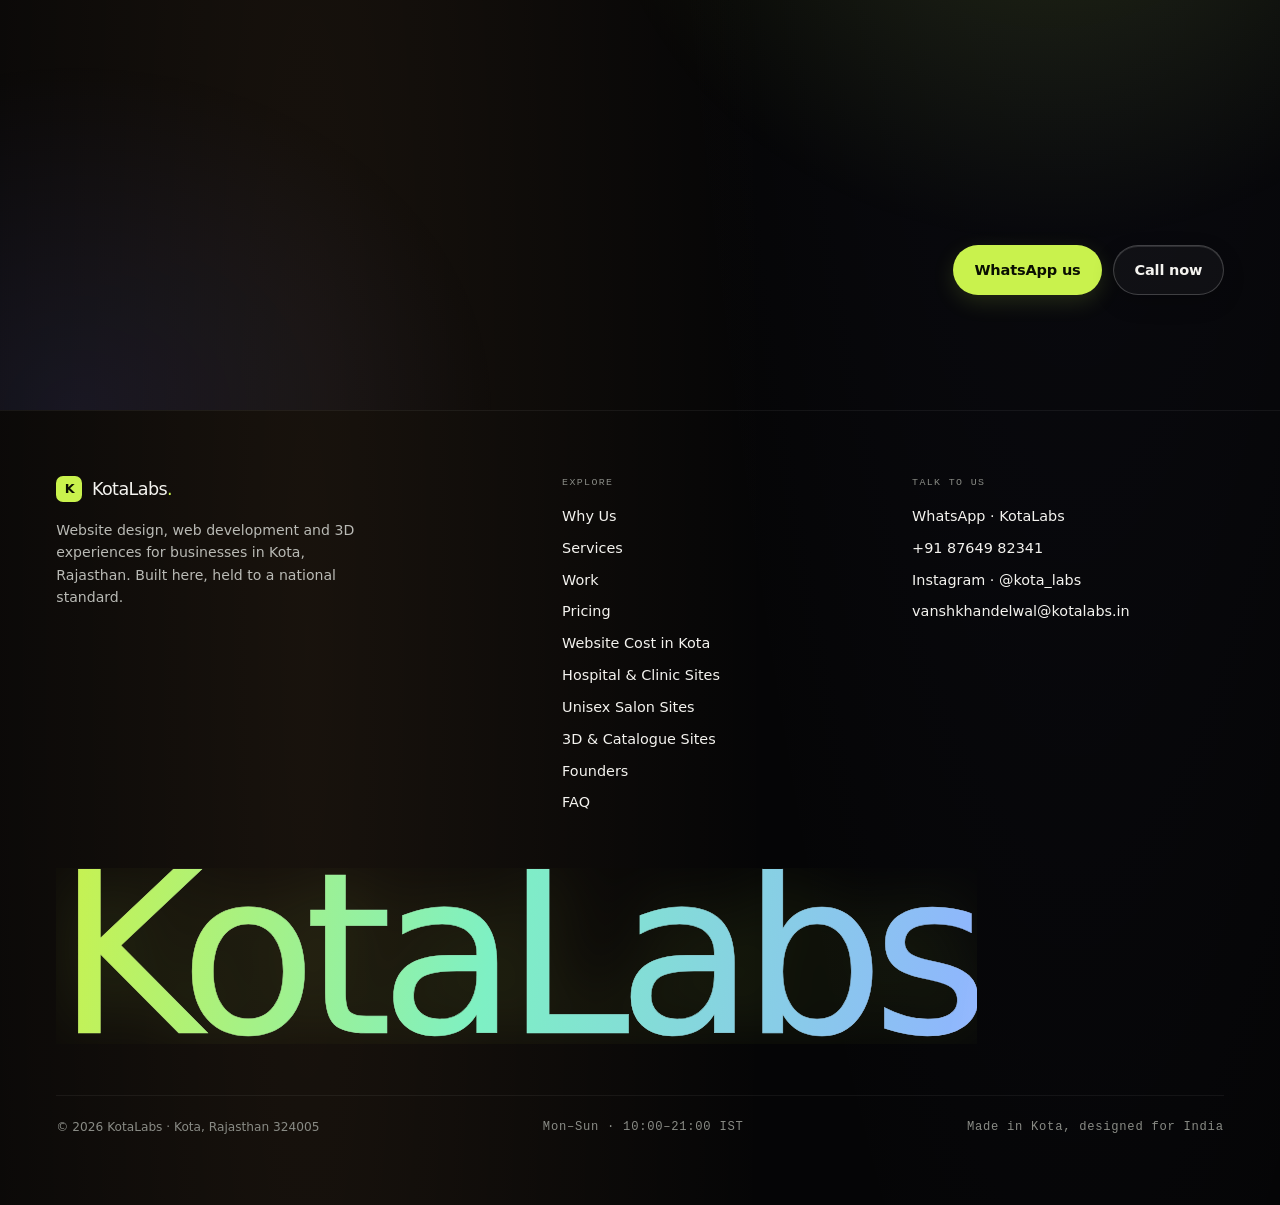
==== commit b3af37b3: "Add multi-size /favicon.ico and 192x192 Organization logo for Google Search snippet icon Co-authored" ====
--- a/kotelabs/index.html
+++ b/kotelabs/index.html
@@ -49,10 +49,12 @@
 <meta name="twitter:description" content="Custom business websites, digital product catalogues and 3D web experiences built in Kota, Rajasthan. Clear scope, pricing from ₹4,999.">
 <meta name="twitter:image" content="https://www.kotalabs.in/assets/img/og.jpg">
 
-<link rel="icon" href="favicon.svg" type="image/svg+xml">
-<link rel="icon" href="favicon-48x48.png" sizes="48x48" type="image/png">
-<link rel="icon" href="favicon-96x96.png" sizes="96x96" type="image/png">
-<link rel="apple-touch-icon" href="apple-touch-icon.png" sizes="180x180">
+<link rel="icon" href="/favicon.ico" sizes="48x48">
+<link rel="icon" href="/favicon.svg" sizes="any" type="image/svg+xml">
+<link rel="icon" href="/favicon-48x48.png" sizes="48x48" type="image/png">
+<link rel="icon" href="/favicon-96x96.png" sizes="96x96" type="image/png">
+<link rel="icon" href="/favicon-192x192.png" sizes="192x192" type="image/png">
+<link rel="apple-touch-icon" href="/apple-touch-icon.png" sizes="180x180">
 <link rel="manifest" href="site.webmanifest">
 <link rel="preload" href="assets/fonts/geist-var.woff2" as="font" type="font/woff2" crossorigin>
 <link rel="preload" href="assets/fonts/inter-var.woff2" as="font" type="font/woff2" crossorigin>
@@ -95,7 +97,12 @@
       "alternateName": "KotaLab",
       "description": "Website design, custom web development, digital product showrooms, end-to-end SEO/website management and interactive 3D web experiences for businesses in Kota, Rajasthan.",
       "url": "https://www.kotalabs.in/",
-      "logo": "https://www.kotalabs.in/favicon-96x96.png",
+      "logo": {
+        "@type": "ImageObject",
+        "url": "https://www.kotalabs.in/favicon-192x192.png",
+        "width": 192,
+        "height": 192
+      },
       "image": "https://www.kotalabs.in/assets/img/og.jpg",
       "telephone": "+918764982341",
       "email": "vanshkhandelwal@kotalabs.in",
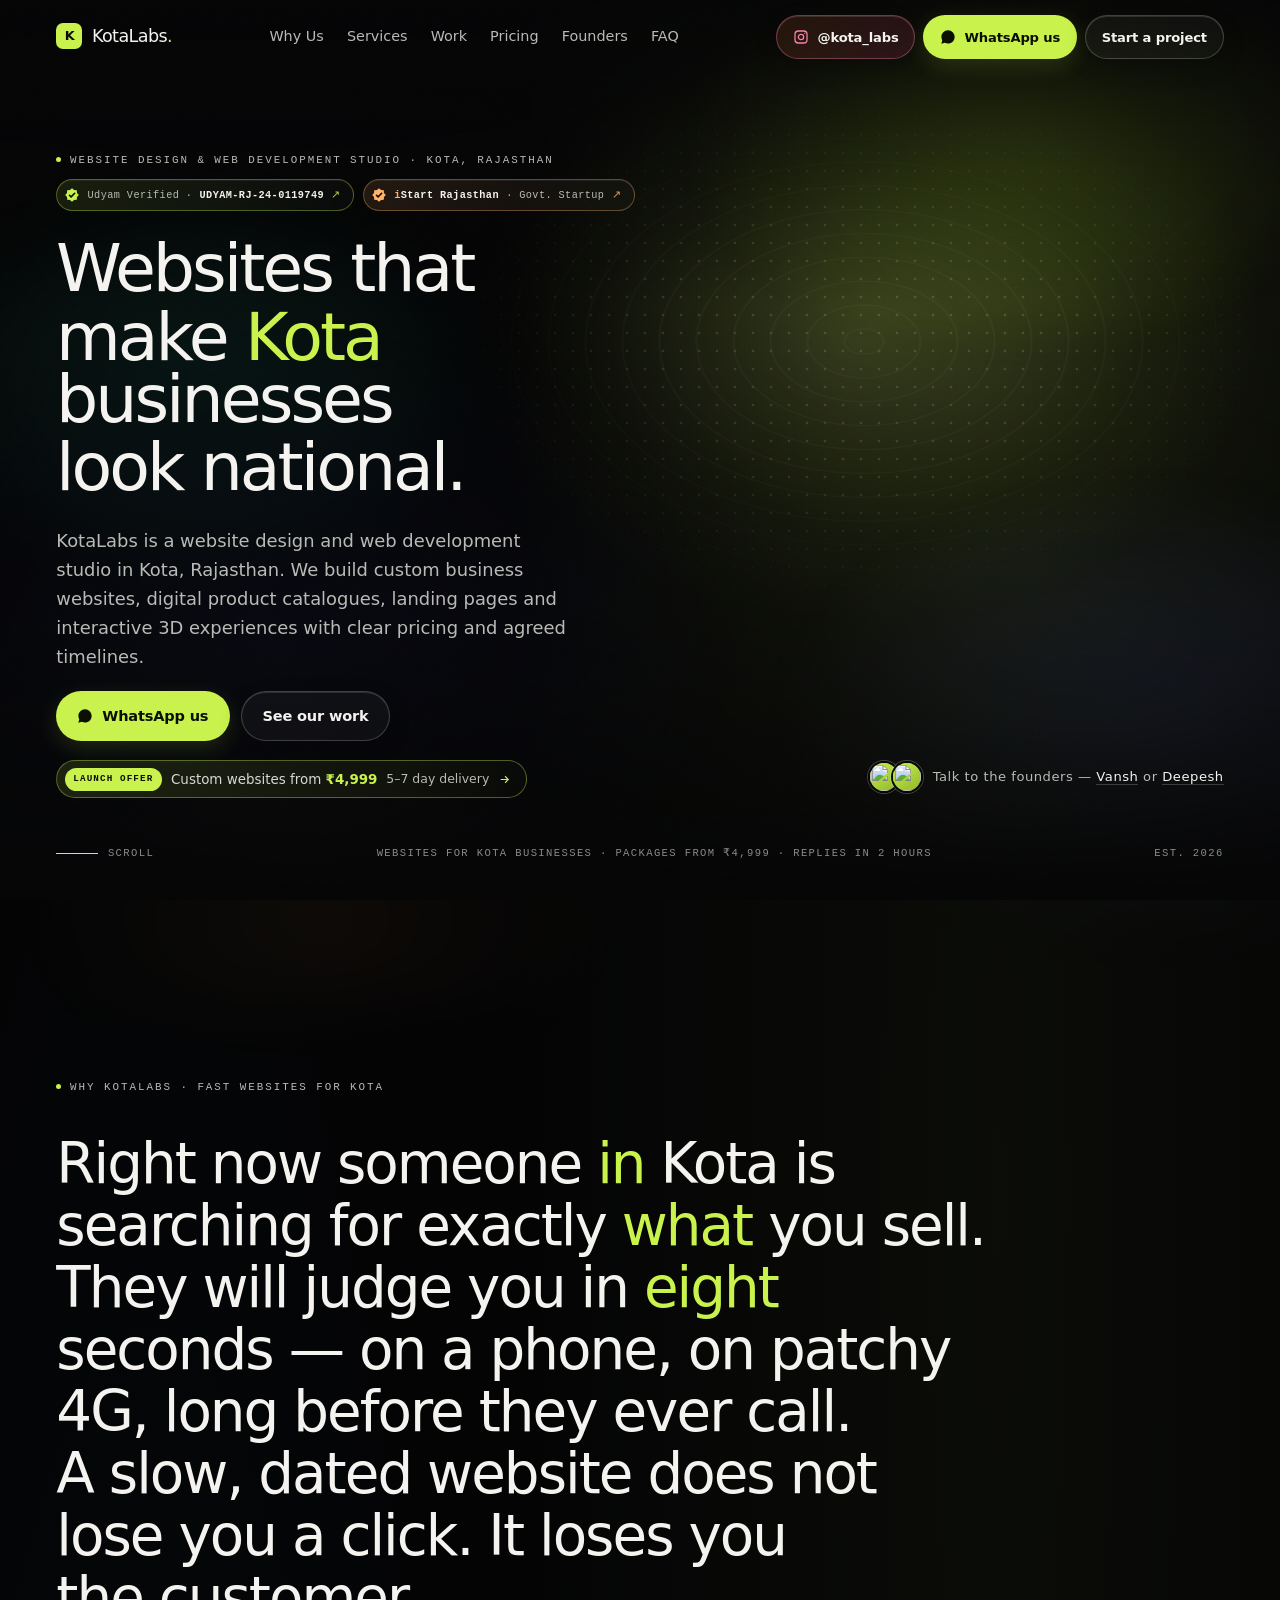
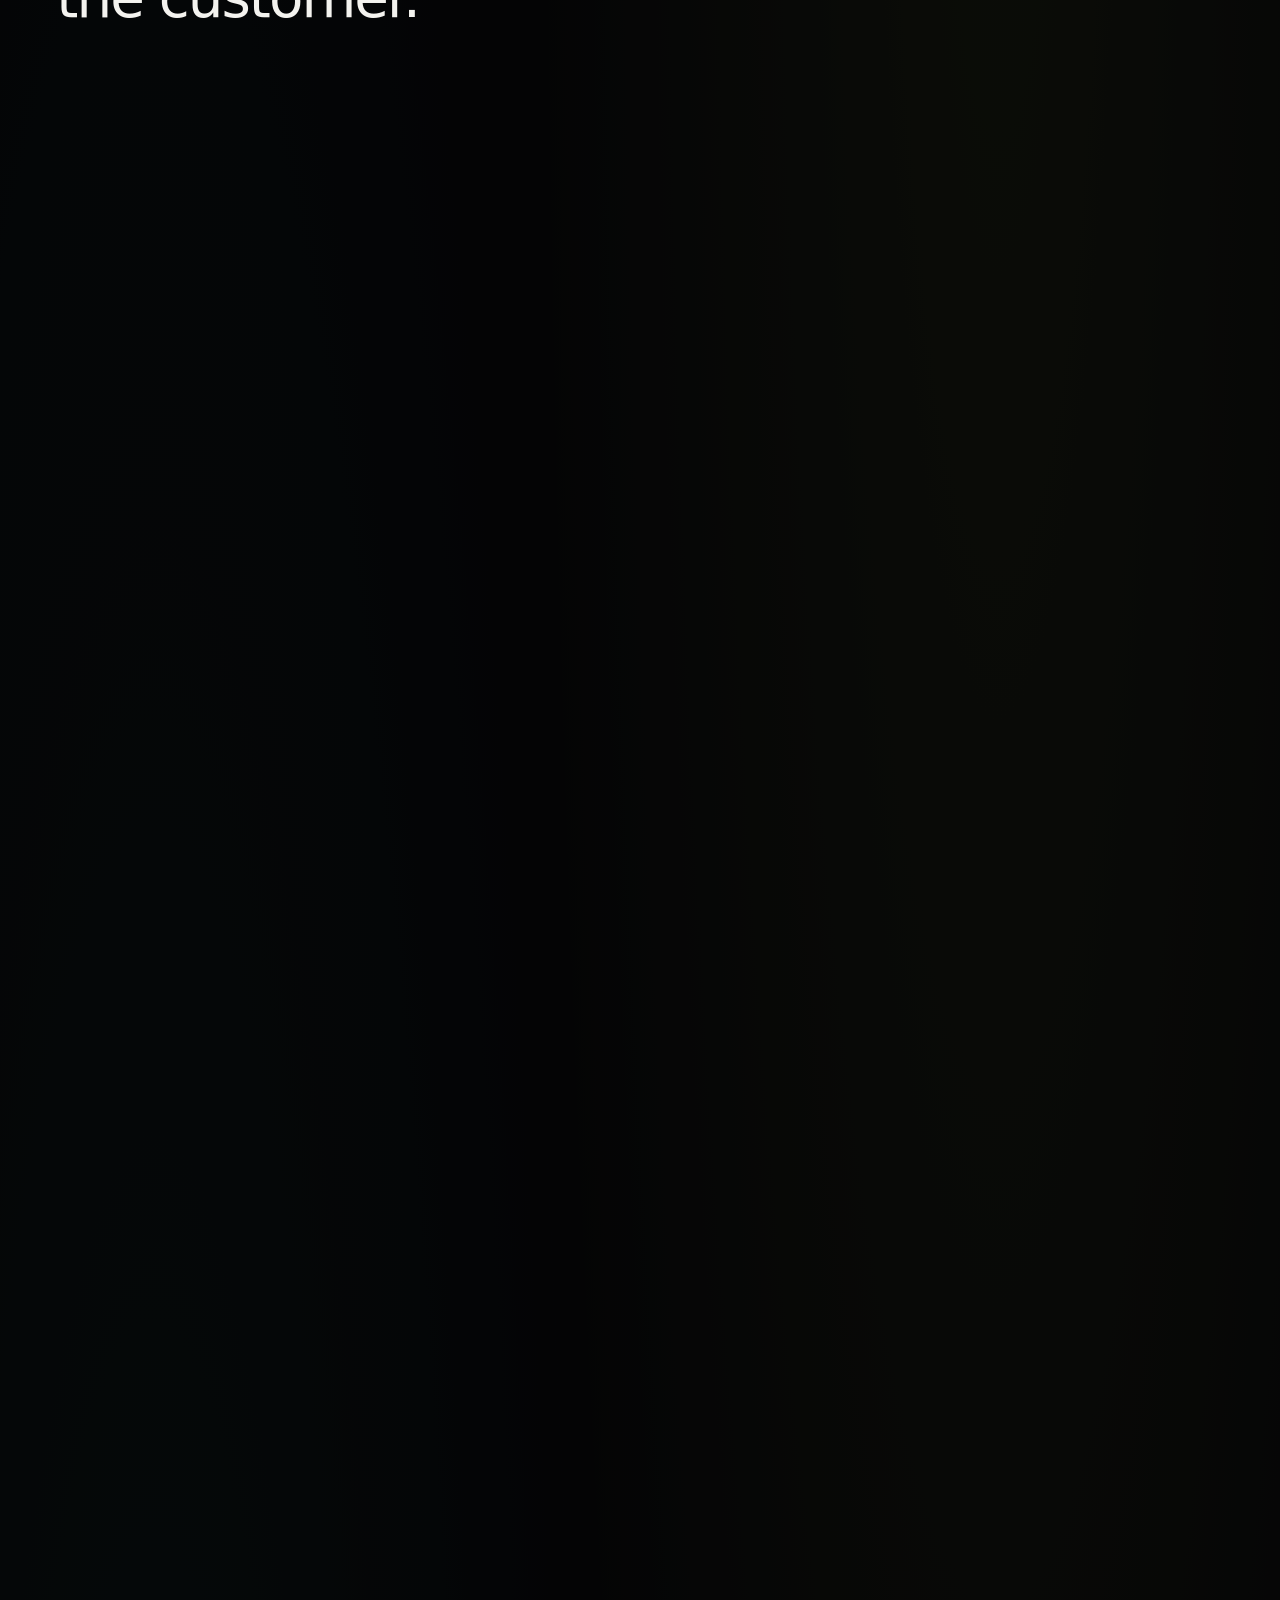
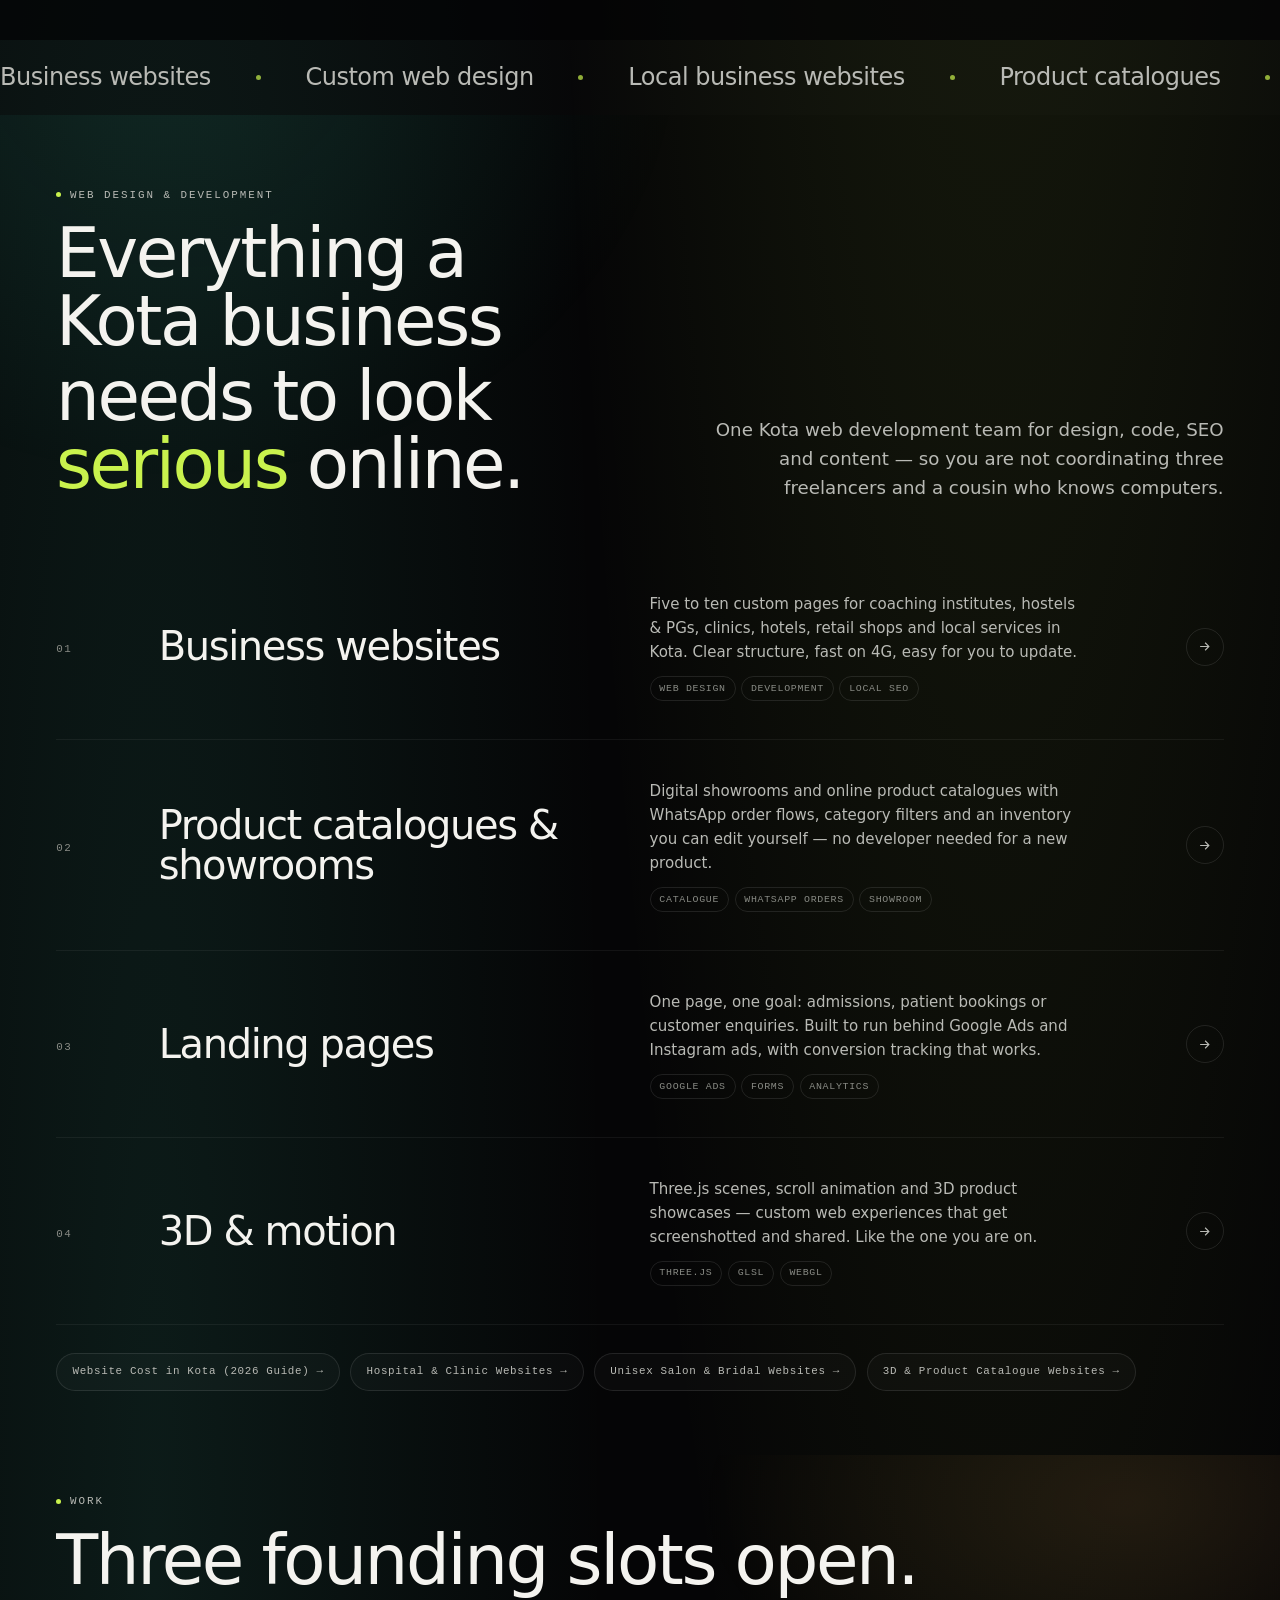
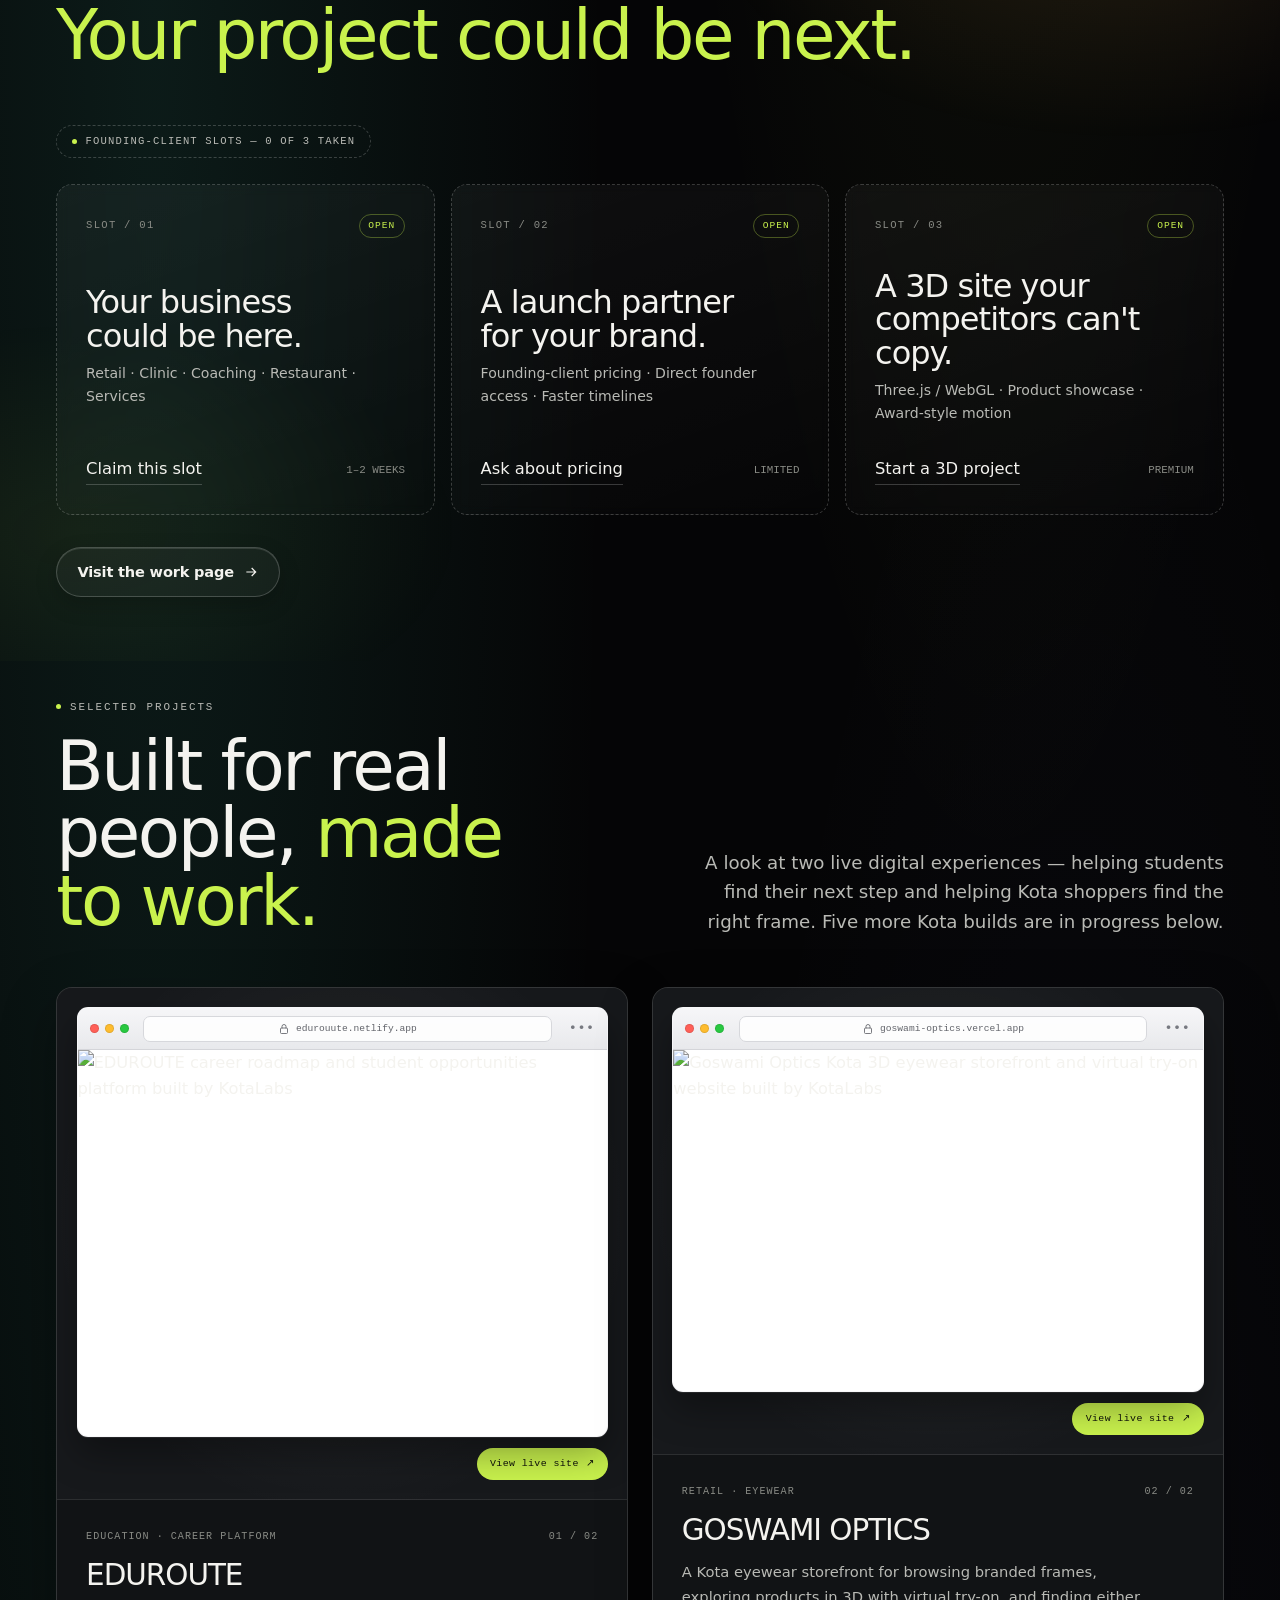
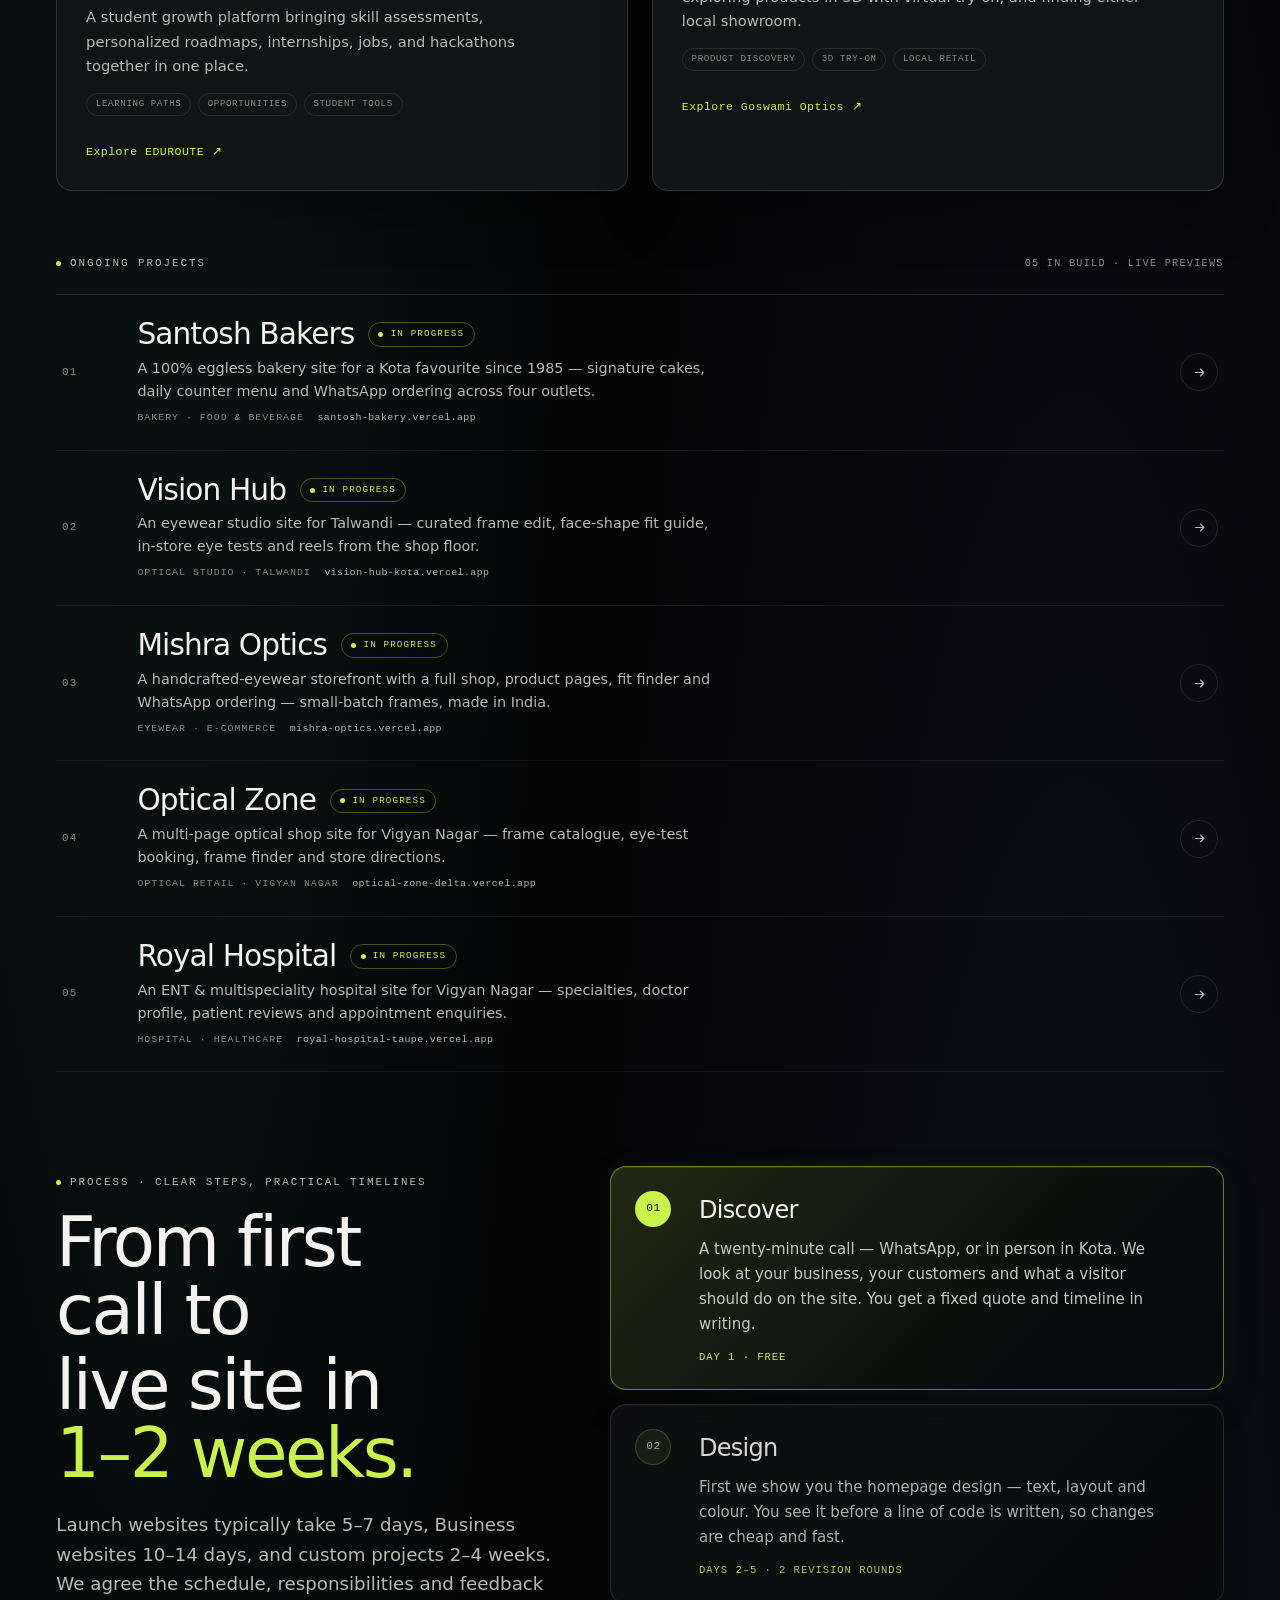
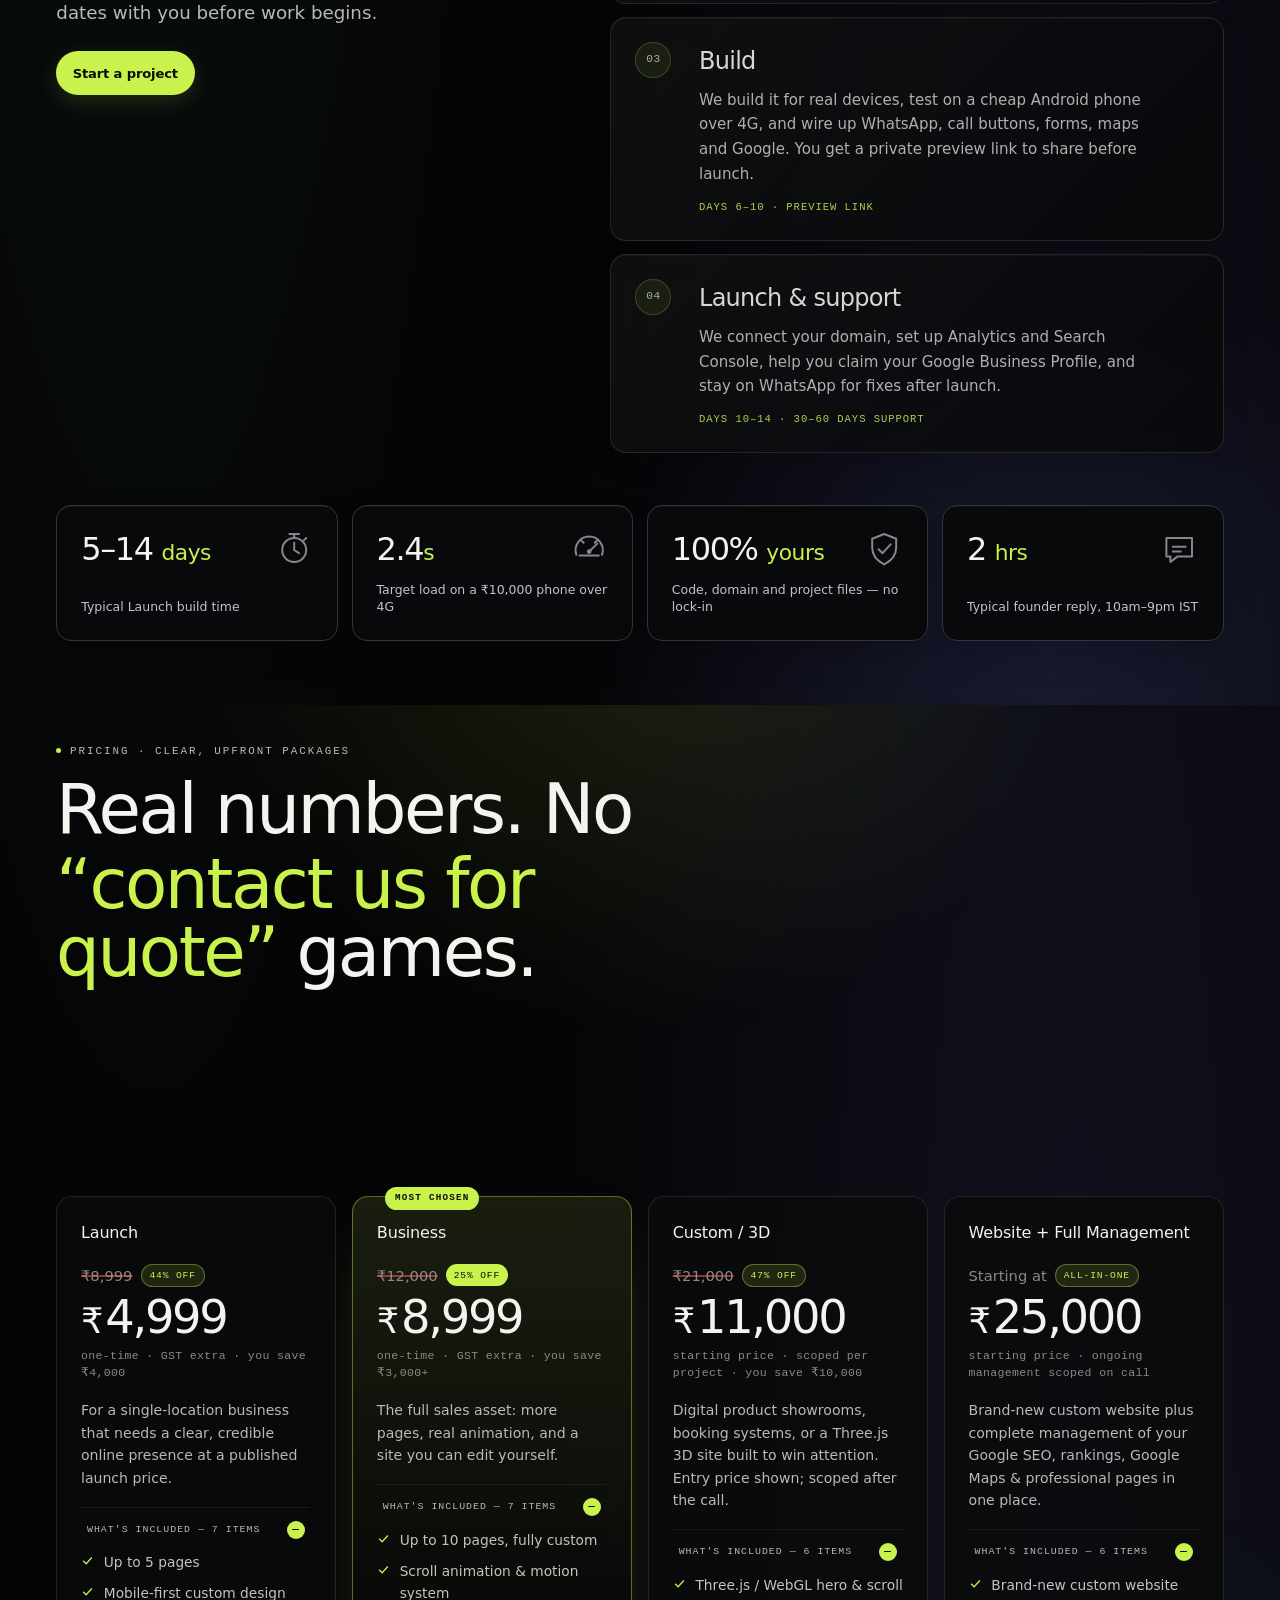
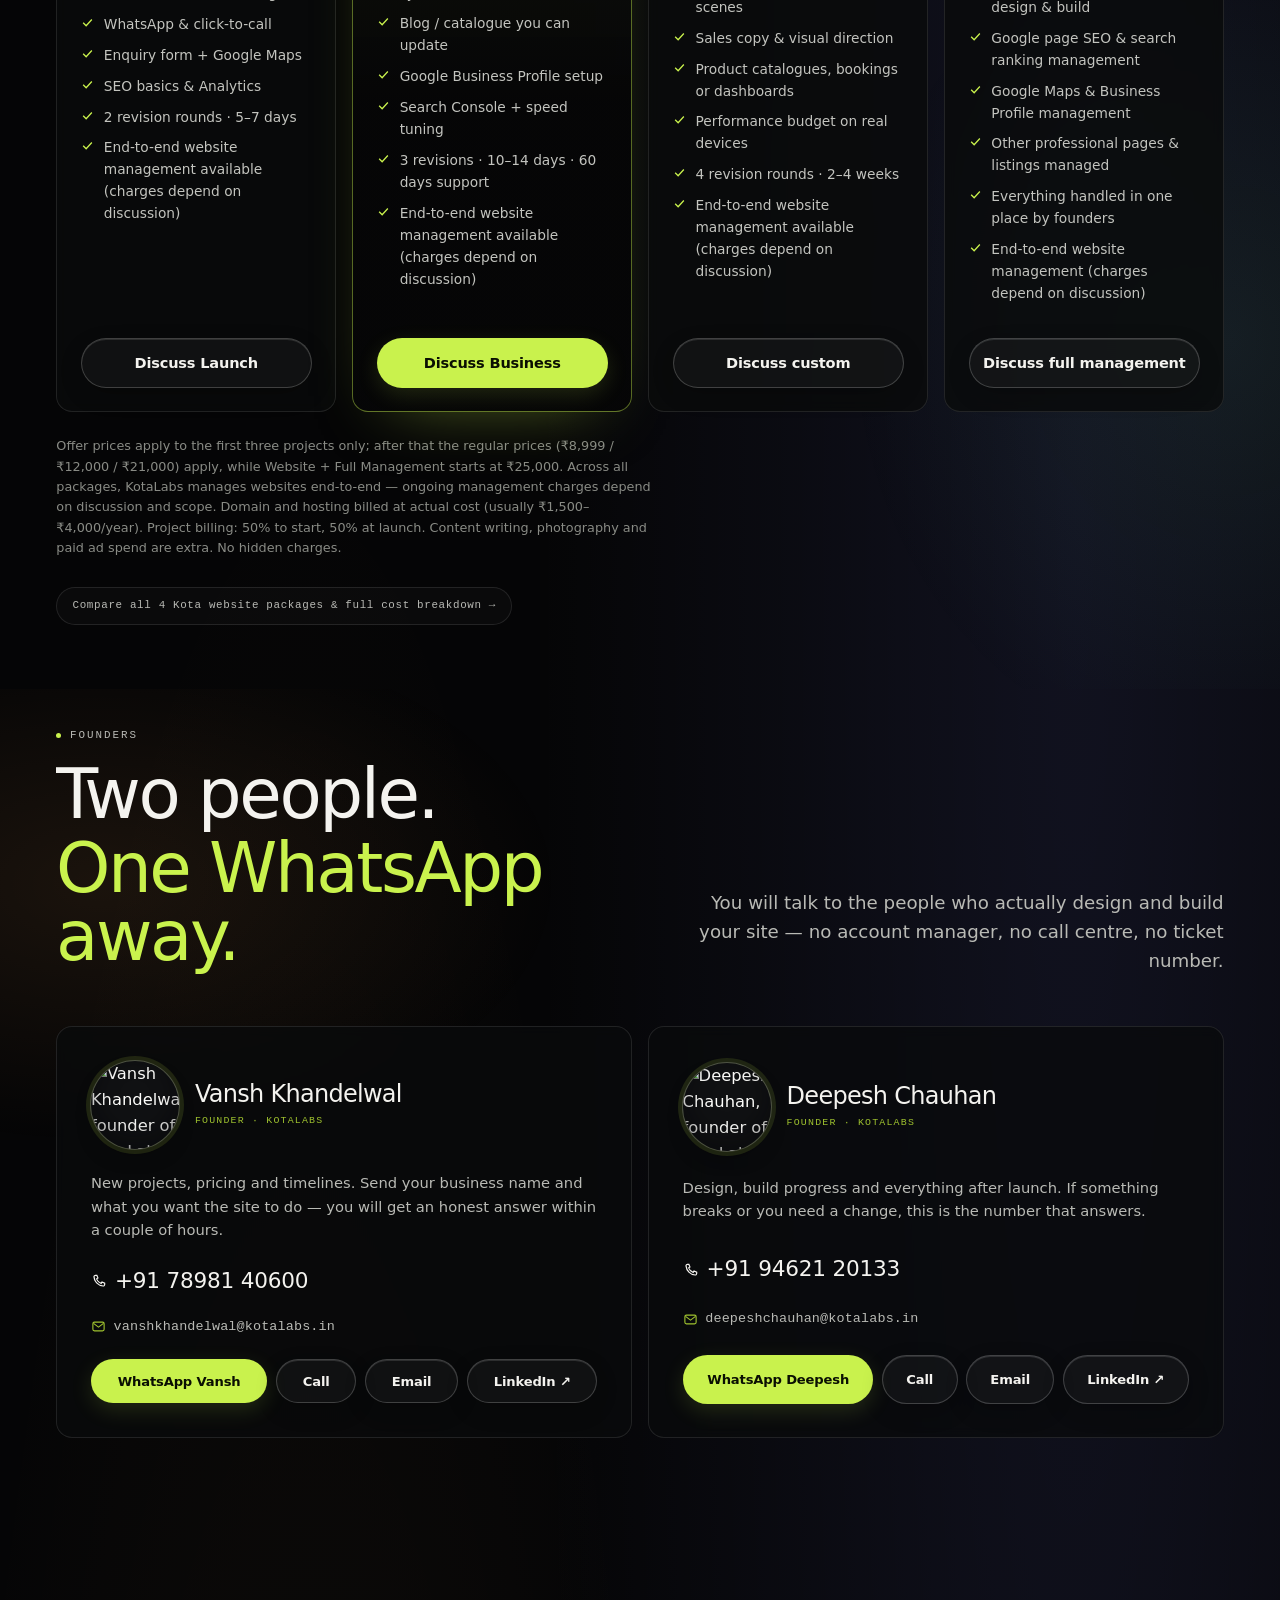
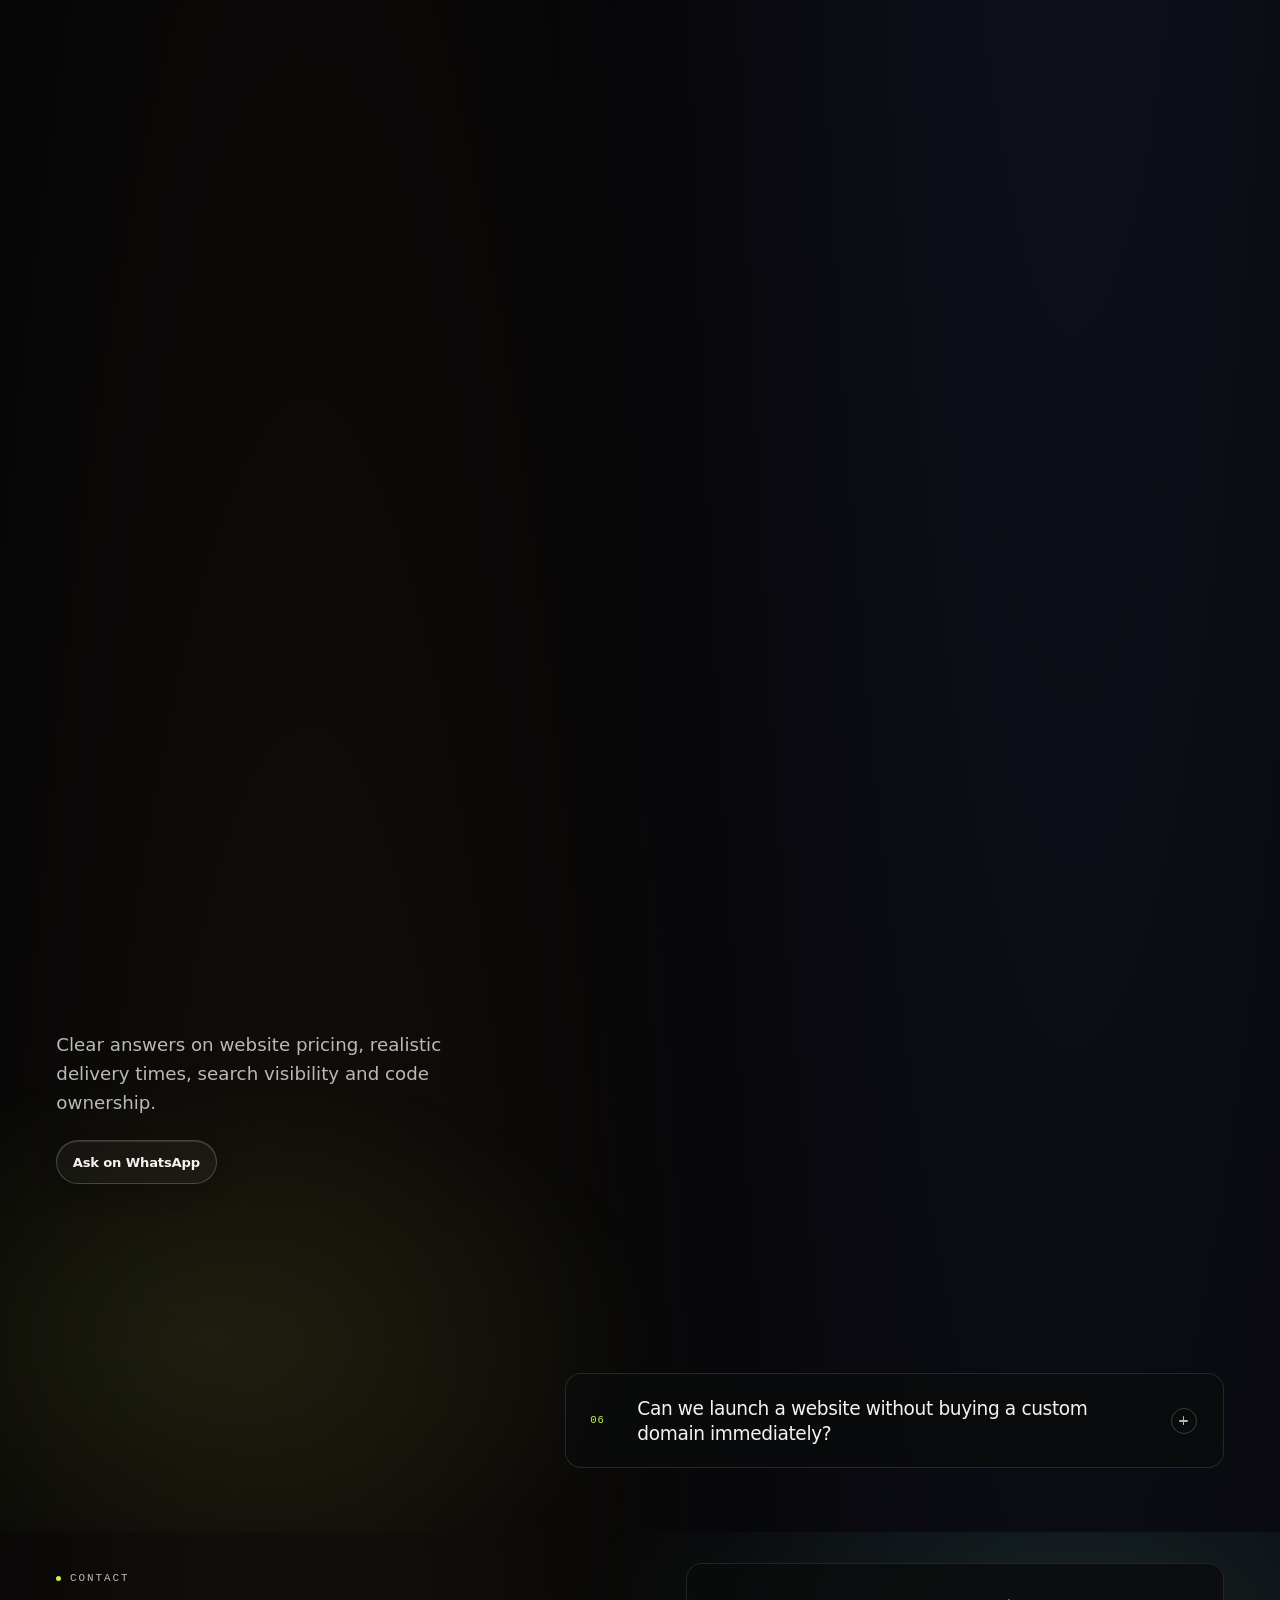
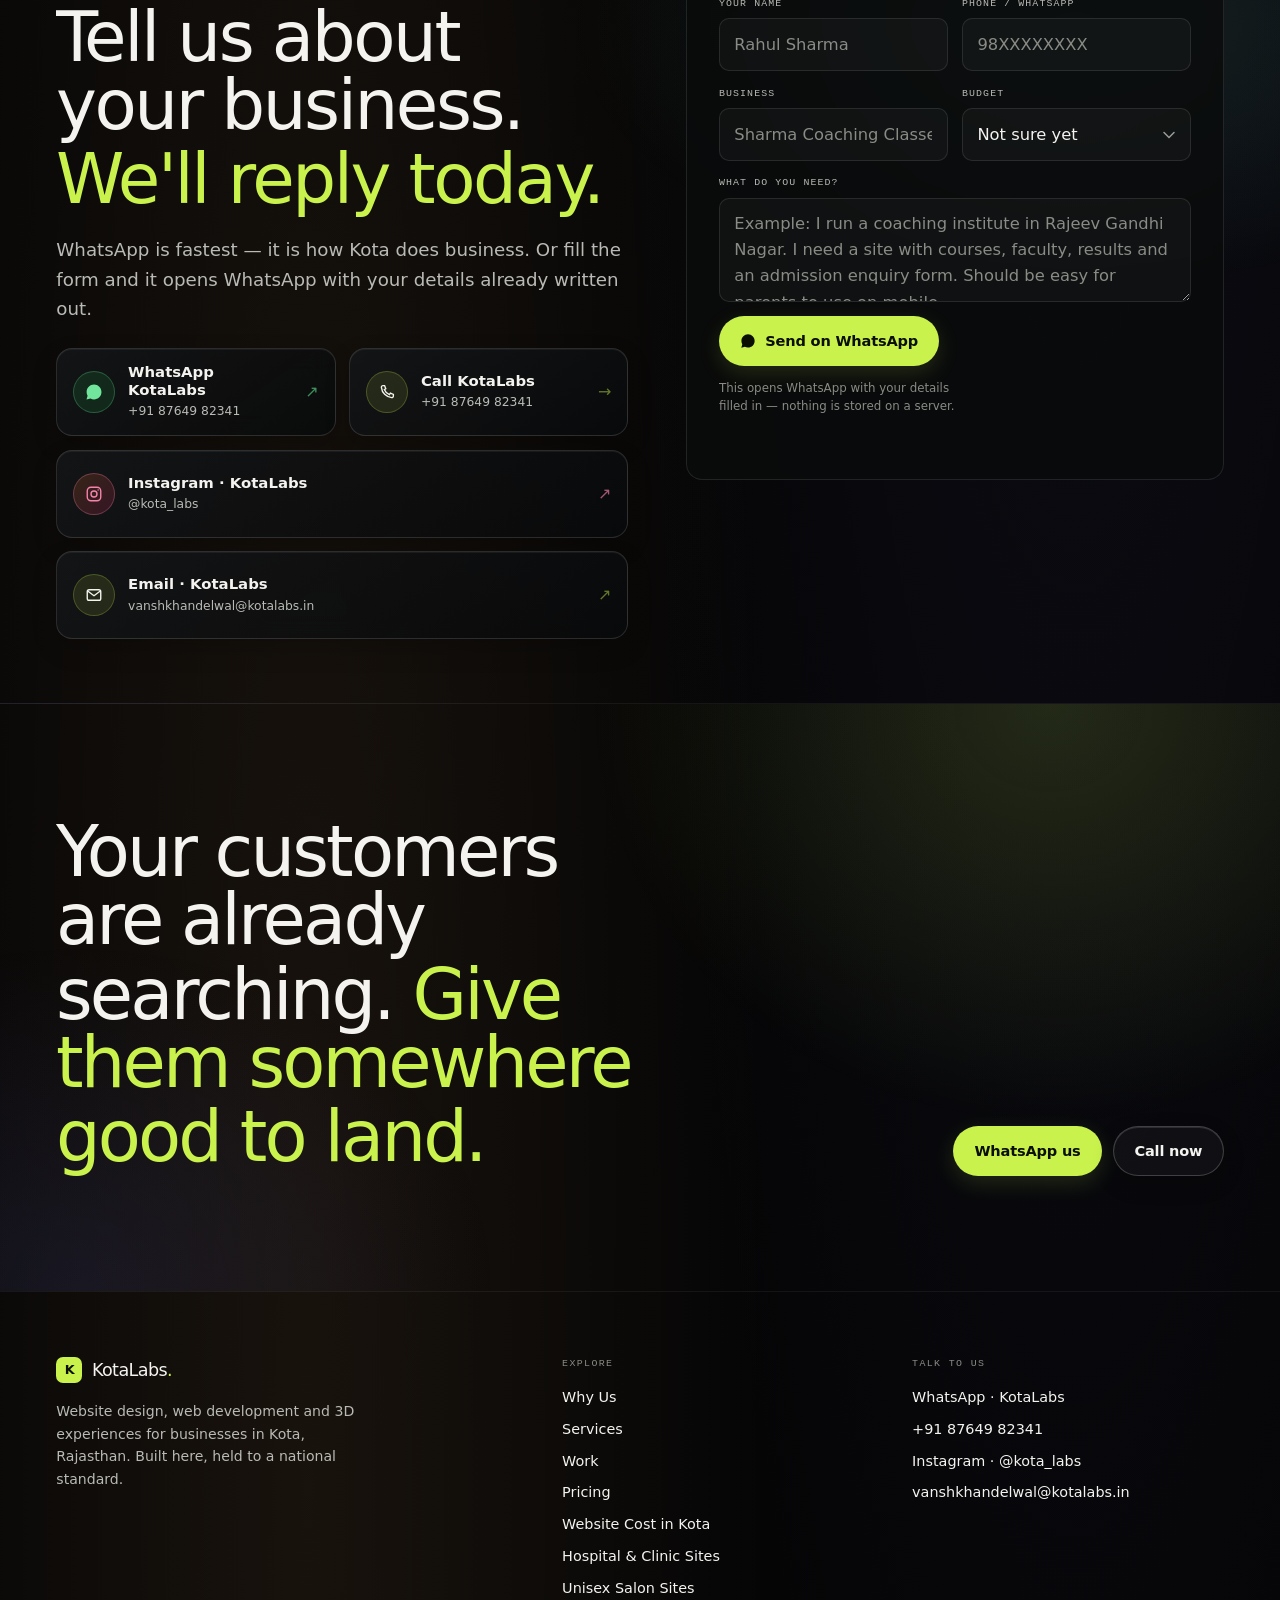
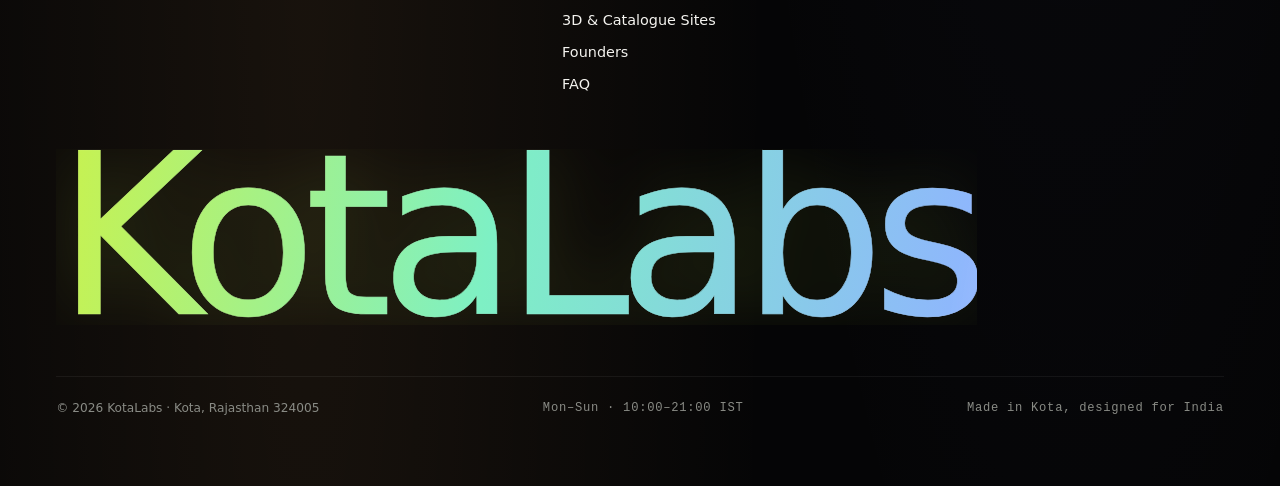
==== commit 66e3d1d7: "Add ongoing projects index to home and work pages Lists the five in-progress client builds (Santosh " ====
--- a/kotelabs/index.html
+++ b/kotelabs/index.html
@@ -608,7 +608,7 @@
           <p class="eyebrow" data-reveal>Selected projects</p>
           <h2 class="h2" id="projects-title" data-reveal style="--i:1">Built for real people, <em>made to work.</em></h2>
         </div>
-        <p class="lede" data-reveal style="--i:2">A look at two live digital experiences — helping students find their next step and helping Kota shoppers find the right frame.</p>
+        <p class="lede" data-reveal style="--i:2">A look at two live digital experiences — helping students find their next step and helping Kota shoppers find the right frame. Five more Kota builds are in progress below.</p>
       </div>
 
       <div class="project-grid">
@@ -679,6 +679,80 @@
             <a class="project-card__link" href="https://goswami-optics.vercel.app/" target="_blank" rel="noopener noreferrer">Explore Goswami Optics <span aria-hidden="true">↗</span></a>
           </div>
         </article>
+      </div>
+
+      <div class="ongoing">
+        <div class="ongoing__head" data-reveal>
+          <p class="eyebrow">Ongoing projects</p>
+          <span class="ongoing__note">05 in build · live previews</span>
+        </div>
+
+        <div class="ongoing-list">
+          <a class="ongoing-row" href="https://santosh-bakery.vercel.app/" target="_blank" rel="noopener noreferrer" aria-label="Open Santosh Bakers live preview" data-reveal style="--i:0">
+            <span class="ongoing-row__num" aria-hidden="true">01</span>
+            <span class="ongoing-row__body">
+              <span class="ongoing-row__title-row">
+                <span class="ongoing-row__title">Santosh Bakers</span>
+                <span class="ongoing-row__status"><i aria-hidden="true"></i>In progress</span>
+              </span>
+              <span class="ongoing-row__desc">A 100% eggless bakery site for a Kota favourite since 1985 — signature cakes, daily counter menu and WhatsApp ordering across four outlets.</span>
+              <span class="ongoing-row__meta">Bakery · Food &amp; beverage <span class="ongoing-row__domain">santosh-bakery.vercel.app</span></span>
+            </span>
+            <span class="ongoing-row__arrow" aria-hidden="true"><svg viewBox="0 0 24 24" fill="none" stroke="currentColor" stroke-width="1.8"><path d="M5 12h13M13 6l6 6-6 6"/></svg></span>
+          </a>
+
+          <a class="ongoing-row" href="https://vision-hub-kota.vercel.app/" target="_blank" rel="noopener noreferrer" aria-label="Open Vision Hub live preview" data-reveal style="--i:1">
+            <span class="ongoing-row__num" aria-hidden="true">02</span>
+            <span class="ongoing-row__body">
+              <span class="ongoing-row__title-row">
+                <span class="ongoing-row__title">Vision Hub</span>
+                <span class="ongoing-row__status"><i aria-hidden="true"></i>In progress</span>
+              </span>
+              <span class="ongoing-row__desc">An eyewear studio site for Talwandi — curated frame edit, face-shape fit guide, in-store eye tests and reels from the shop floor.</span>
+              <span class="ongoing-row__meta">Optical studio · Talwandi <span class="ongoing-row__domain">vision-hub-kota.vercel.app</span></span>
+            </span>
+            <span class="ongoing-row__arrow" aria-hidden="true"><svg viewBox="0 0 24 24" fill="none" stroke="currentColor" stroke-width="1.8"><path d="M5 12h13M13 6l6 6-6 6"/></svg></span>
+          </a>
+
+          <a class="ongoing-row" href="https://mishra-optics.vercel.app/" target="_blank" rel="noopener noreferrer" aria-label="Open Mishra Optics live preview" data-reveal style="--i:2">
+            <span class="ongoing-row__num" aria-hidden="true">03</span>
+            <span class="ongoing-row__body">
+              <span class="ongoing-row__title-row">
+                <span class="ongoing-row__title">Mishra Optics</span>
+                <span class="ongoing-row__status"><i aria-hidden="true"></i>In progress</span>
+              </span>
+              <span class="ongoing-row__desc">A handcrafted-eyewear storefront with a full shop, product pages, fit finder and WhatsApp ordering — small-batch frames, made in India.</span>
+              <span class="ongoing-row__meta">Eyewear · E-commerce <span class="ongoing-row__domain">mishra-optics.vercel.app</span></span>
+            </span>
+            <span class="ongoing-row__arrow" aria-hidden="true"><svg viewBox="0 0 24 24" fill="none" stroke="currentColor" stroke-width="1.8"><path d="M5 12h13M13 6l6 6-6 6"/></svg></span>
+          </a>
+
+          <a class="ongoing-row" href="https://optical-zone-delta.vercel.app/" target="_blank" rel="noopener noreferrer" aria-label="Open Optical Zone live preview" data-reveal style="--i:3">
+            <span class="ongoing-row__num" aria-hidden="true">04</span>
+            <span class="ongoing-row__body">
+              <span class="ongoing-row__title-row">
+                <span class="ongoing-row__title">Optical Zone</span>
+                <span class="ongoing-row__status"><i aria-hidden="true"></i>In progress</span>
+              </span>
+              <span class="ongoing-row__desc">A multi-page optical shop site for Vigyan Nagar — frame catalogue, eye-test booking, frame finder and store directions.</span>
+              <span class="ongoing-row__meta">Optical retail · Vigyan Nagar <span class="ongoing-row__domain">optical-zone-delta.vercel.app</span></span>
+            </span>
+            <span class="ongoing-row__arrow" aria-hidden="true"><svg viewBox="0 0 24 24" fill="none" stroke="currentColor" stroke-width="1.8"><path d="M5 12h13M13 6l6 6-6 6"/></svg></span>
+          </a>
+
+          <a class="ongoing-row" href="https://royal-hospital-taupe.vercel.app/" target="_blank" rel="noopener noreferrer" aria-label="Open Royal Hospital live preview" data-reveal style="--i:4">
+            <span class="ongoing-row__num" aria-hidden="true">05</span>
+            <span class="ongoing-row__body">
+              <span class="ongoing-row__title-row">
+                <span class="ongoing-row__title">Royal Hospital</span>
+                <span class="ongoing-row__status"><i aria-hidden="true"></i>In progress</span>
+              </span>
+              <span class="ongoing-row__desc">An ENT &amp; multispeciality hospital site for Vigyan Nagar — specialties, doctor profile, patient reviews and appointment enquiries.</span>
+              <span class="ongoing-row__meta">Hospital · Healthcare <span class="ongoing-row__domain">royal-hospital-taupe.vercel.app</span></span>
+            </span>
+            <span class="ongoing-row__arrow" aria-hidden="true"><svg viewBox="0 0 24 24" fill="none" stroke="currentColor" stroke-width="1.8"><path d="M5 12h13M13 6l6 6-6 6"/></svg></span>
+          </a>
+        </div>
       </div>
     </div>
   </section>
--- a/kotelabs/assets/css/styles.css
+++ b/kotelabs/assets/css/styles.css
@@ -1228,6 +1228,115 @@
 }
 .project-card__link:hover { gap: 0.75rem; color: #e1ff88; }
 .project-card__visual:hover .project-card__visit { transform: translateY(-1px); background: #dcff80; }
+
+/* ==========================================================================
+   ONGOING PROJECTS — in-progress builds, listed as an index (no mockups yet)
+   ========================================================================== */
+.ongoing { margin-top: clamp(2.6rem, 5vw, 4.2rem); }
+.ongoing__head {
+  display: flex;
+  flex-wrap: wrap;
+  align-items: center;
+  justify-content: space-between;
+  gap: 0.6rem 1.5rem;
+  margin-bottom: 1.4rem;
+}
+.ongoing__head .eyebrow { margin-bottom: 0; }
+.ongoing__note {
+  font-family: var(--mono);
+  font-size: 0.64rem;
+  letter-spacing: 0.12em;
+  text-transform: uppercase;
+  color: var(--muted-dim);
+}
+.ongoing-list { border-top: 1px solid var(--line); }
+.ongoing-row {
+  display: grid;
+  grid-template-columns: 2.8rem minmax(0, 1fr) auto;
+  align-items: center;
+  gap: clamp(0.9rem, 2.4vw, 2rem);
+  padding-block: clamp(1.1rem, 2vw, 1.5rem);
+  padding-inline: 0.35rem;
+  border-bottom: 1px solid var(--line-soft);
+  transition: background-color 0.3s ease, padding-inline 0.45s var(--ease);
+}
+.ongoing-row:hover {
+  background: linear-gradient(90deg, rgba(201, 242, 77, 0.045), transparent 62%);
+  padding-inline: 0.8rem;
+}
+.ongoing-row:focus-visible { outline-offset: -3px; }
+.ongoing-row__num {
+  font-family: var(--mono);
+  font-size: 0.68rem;
+  letter-spacing: 0.12em;
+  color: var(--muted-dim);
+  transition: color 0.35s ease;
+}
+.ongoing-row:hover .ongoing-row__num { color: var(--lime); }
+.ongoing-row__body { display: grid; gap: 0.42rem; min-width: 0; }
+.ongoing-row__title-row { display: flex; flex-wrap: wrap; align-items: center; gap: 0.5rem 0.85rem; }
+.ongoing-row__title {
+  font-family: var(--display);
+  font-weight: 400;
+  font-size: clamp(1.3rem, 2.4vw, 1.85rem);
+  letter-spacing: -0.03em;
+  line-height: 1.05;
+  transition: color 0.35s ease;
+}
+.ongoing-row:hover .ongoing-row__title { color: var(--lime); }
+.ongoing-row__status {
+  display: inline-flex;
+  align-items: center;
+  gap: 0.45rem;
+  font-family: var(--mono);
+  font-size: 0.58rem;
+  letter-spacing: 0.12em;
+  text-transform: uppercase;
+  color: var(--lime);
+  border: 1px solid rgba(201, 242, 77, 0.32);
+  border-radius: 999px;
+  padding: 0.24rem 0.6rem;
+  white-space: nowrap;
+}
+.ongoing-row__status i {
+  width: 5px;
+  height: 5px;
+  border-radius: 50%;
+  background: var(--lime);
+  flex: none;
+  animation: pulse 2.4s ease-in-out infinite;
+}
+.ongoing-row__desc { color: var(--muted); font-size: 0.9rem; line-height: 1.6; max-width: 64ch; }
+.ongoing-row__meta {
+  display: flex;
+  flex-wrap: wrap;
+  align-items: baseline;
+  gap: 0.25rem 0.85rem;
+  font-family: var(--mono);
+  font-size: 0.62rem;
+  letter-spacing: 0.1em;
+  text-transform: uppercase;
+  color: var(--muted-dim);
+}
+.ongoing-row__domain { text-transform: none; letter-spacing: 0.04em; color: var(--muted); }
+.ongoing-row__arrow {
+  width: 38px;
+  height: 38px;
+  border-radius: 50%;
+  border: 1px solid var(--line);
+  display: grid;
+  place-items: center;
+  color: var(--muted);
+  flex: none;
+  transition: background-color 0.4s ease, color 0.4s ease, border-color 0.4s ease, transform 0.5s var(--ease);
+}
+.ongoing-row__arrow svg { width: 15px; height: 15px; }
+.ongoing-row:hover .ongoing-row__arrow {
+  background: var(--lime);
+  color: #0a0f02;
+  border-color: transparent;
+  transform: rotate(-45deg);
+}
 
 /* ==========================================================================
    PROCESS (sticky rail)
@@ -2414,6 +2523,12 @@
   .cap__arrow { grid-area: arrow; display: grid; align-self: start; margin-top: 0.1rem; }
   .project-grid { grid-template-columns: minmax(0, 1fr); gap: 1rem; }
   .project-card__body { min-height: 0; }
+  .ongoing { margin-top: 2.4rem; }
+  .ongoing-row { grid-template-columns: minmax(0, 1fr) auto; gap: 0.8rem; padding-inline: 0.1rem; }
+  .ongoing-row:hover { padding-inline: 0.35rem; }
+  .ongoing-row__num { display: none; }
+  .ongoing-row__desc { font-size: 0.85rem; }
+  .ongoing-row__arrow { width: 34px; height: 34px; }
   .form__foot { flex-direction: column-reverse; align-items: stretch; }
   .form__foot .btn { width: 100%; }
   .form__hint { max-width: none; }
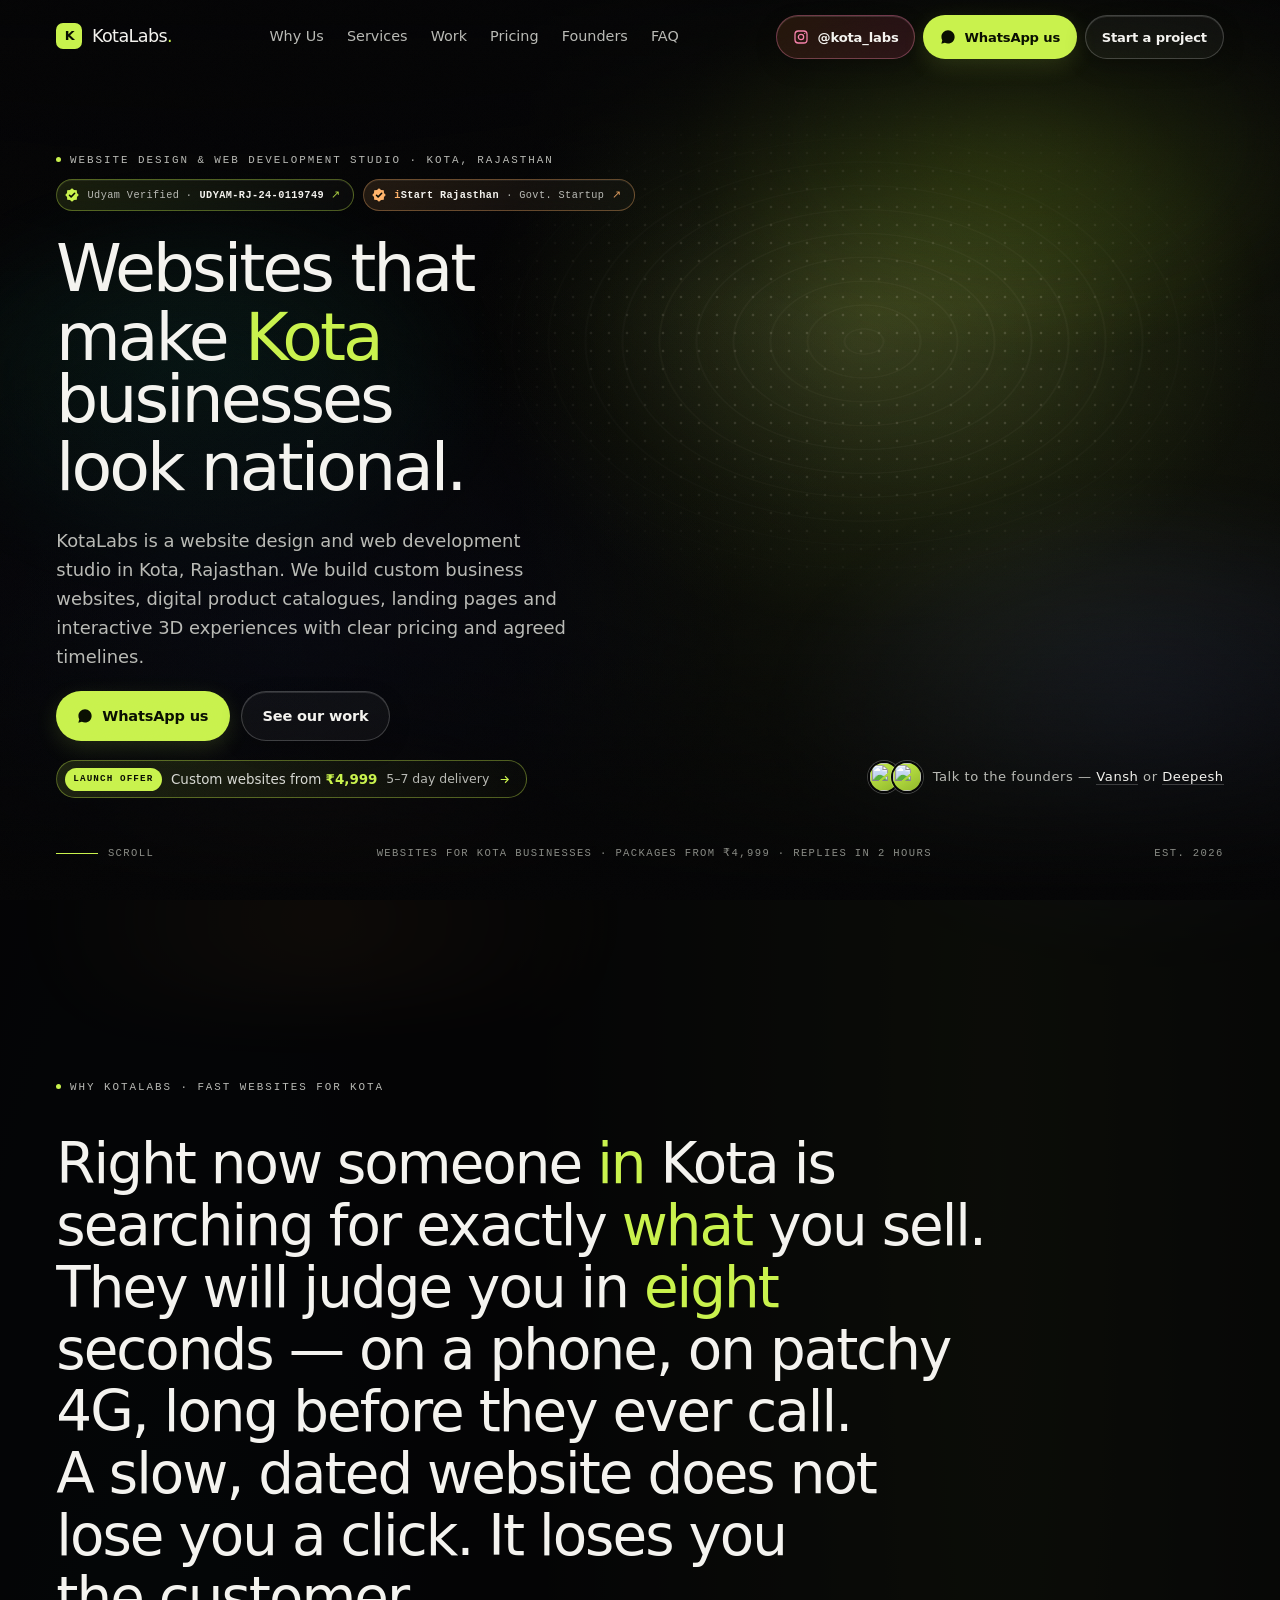
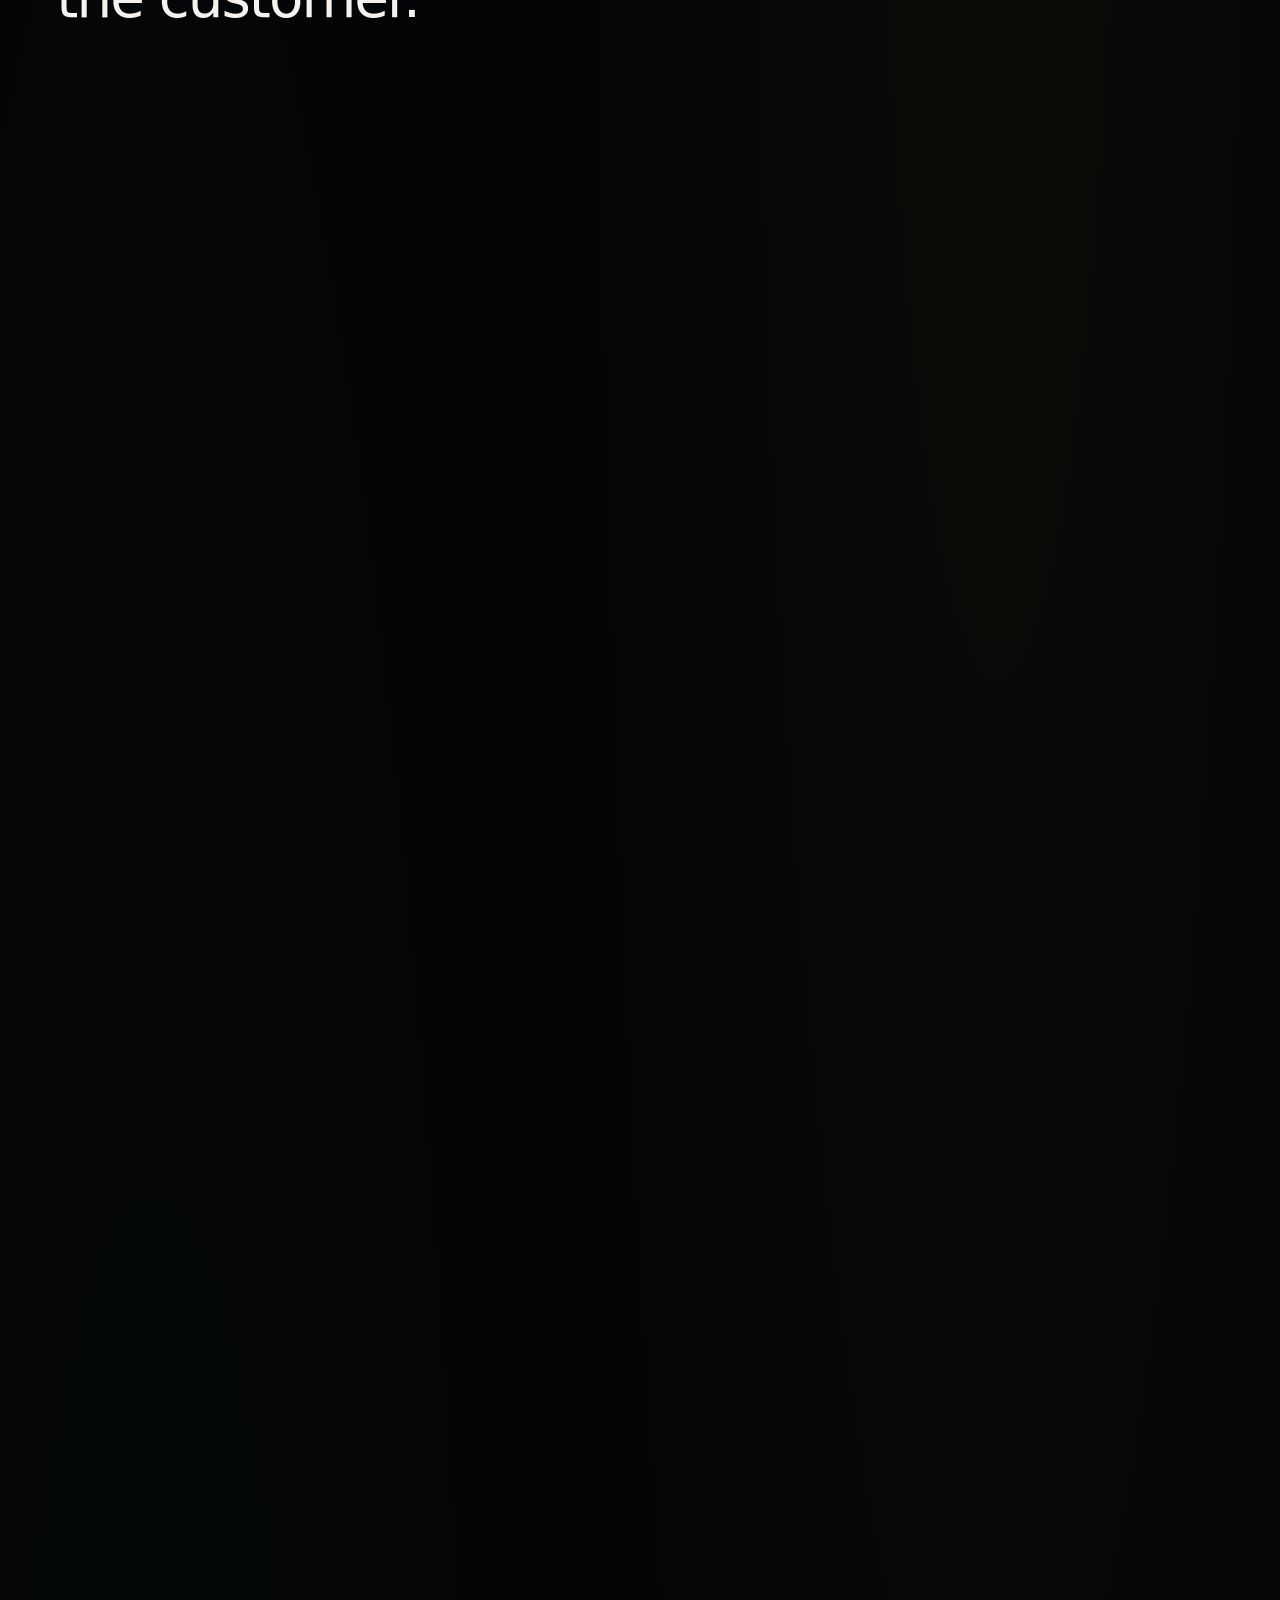
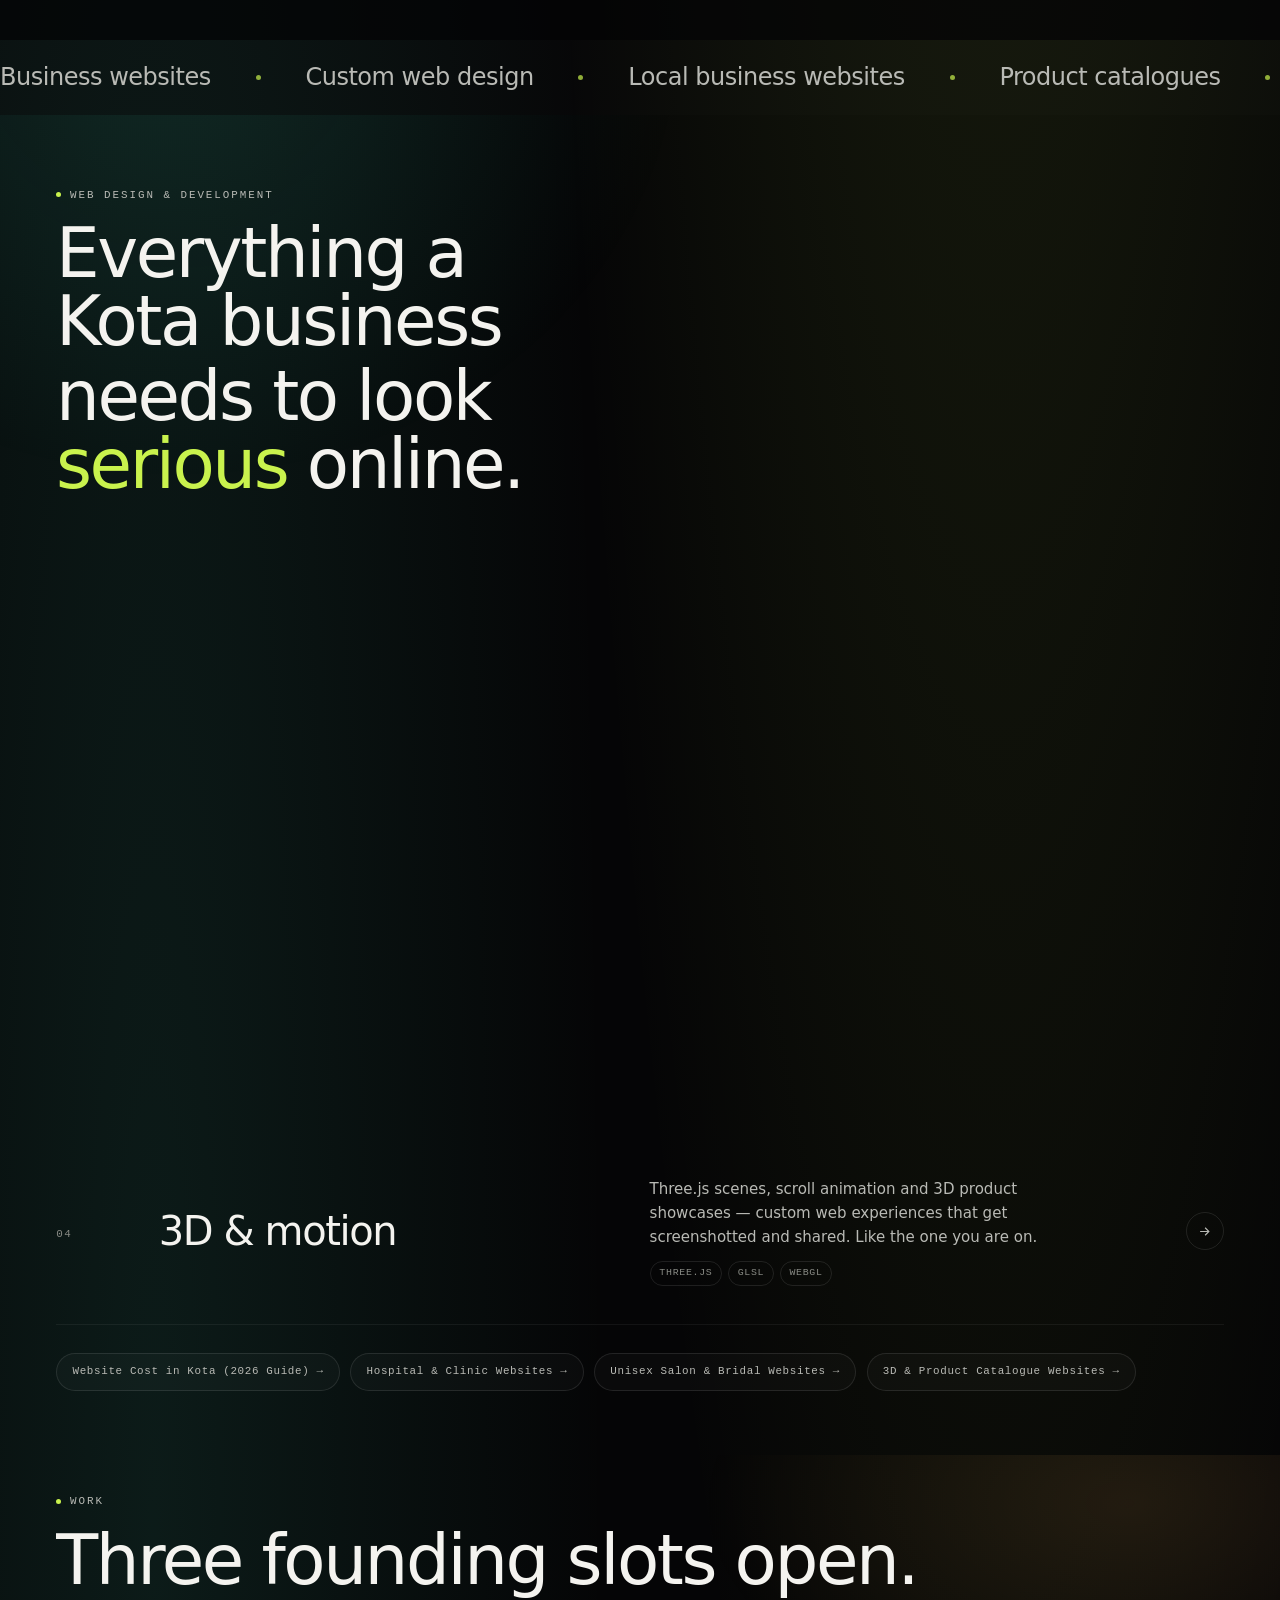
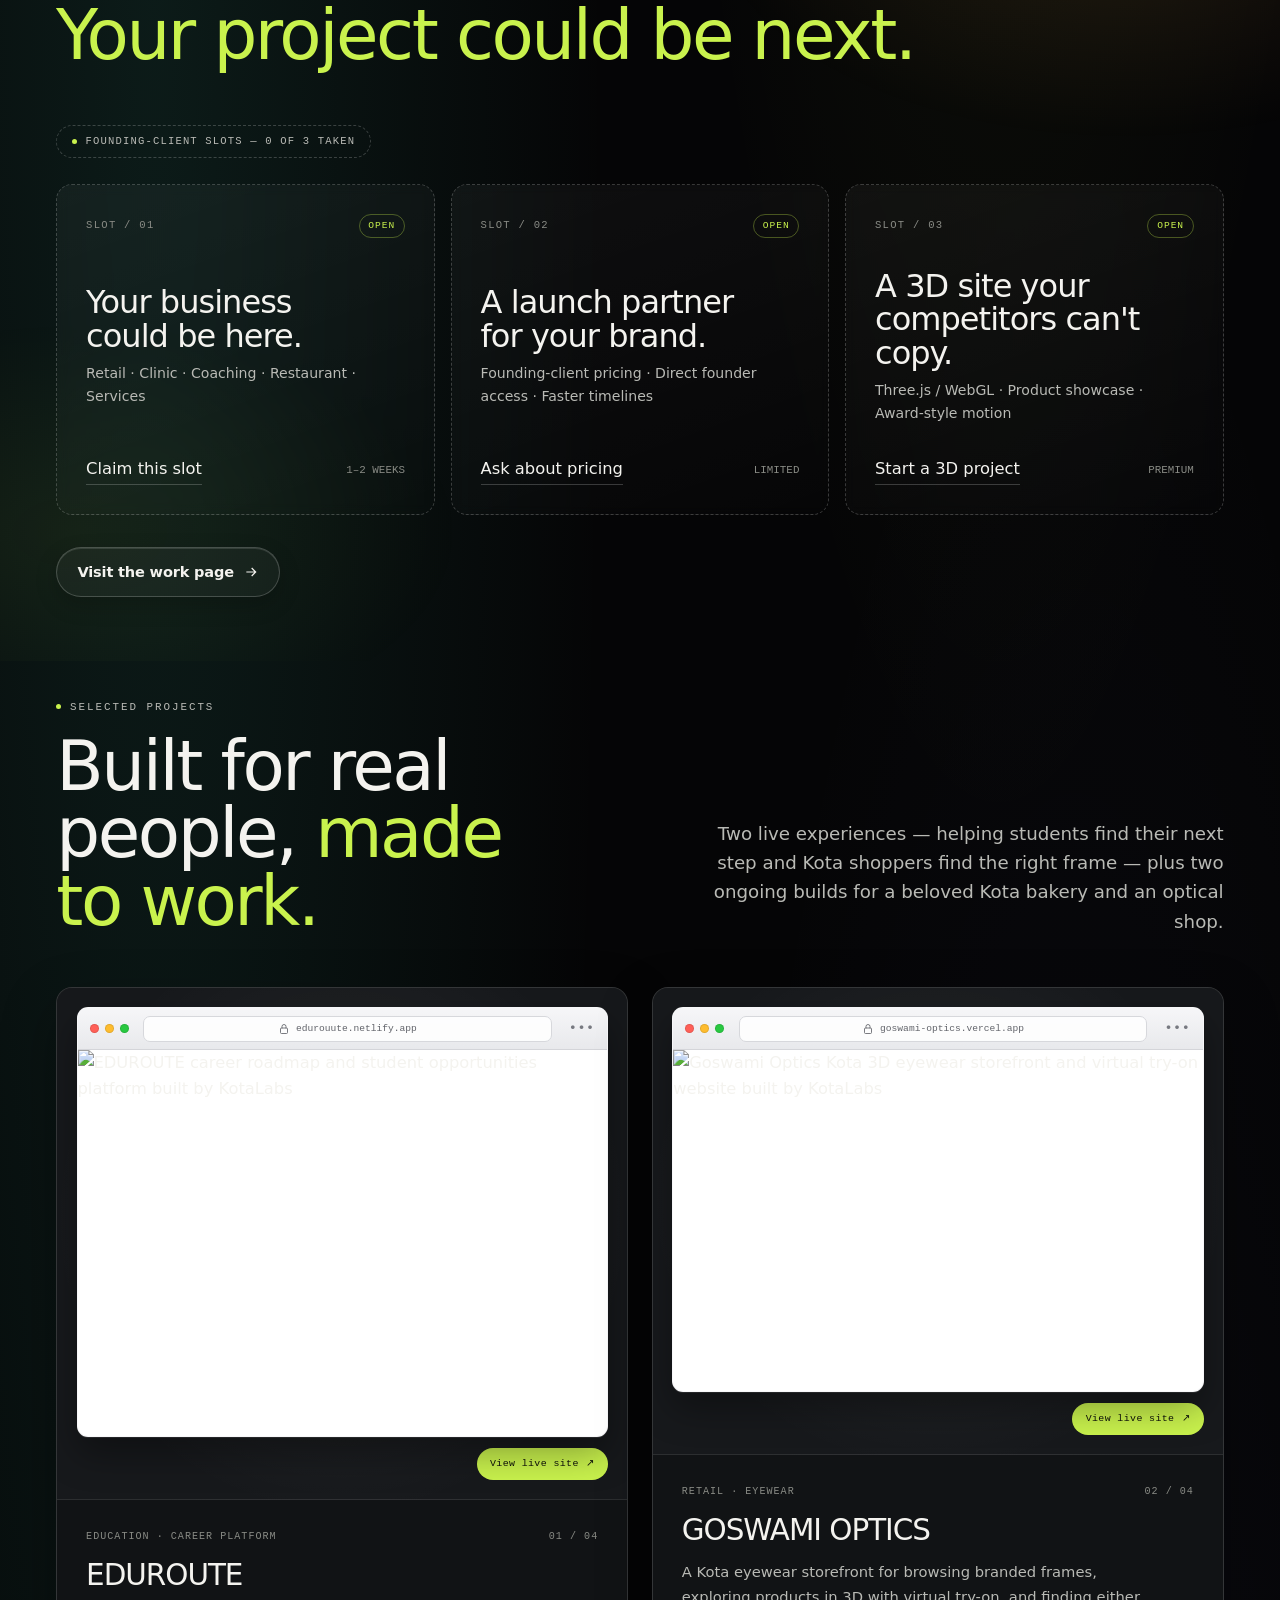
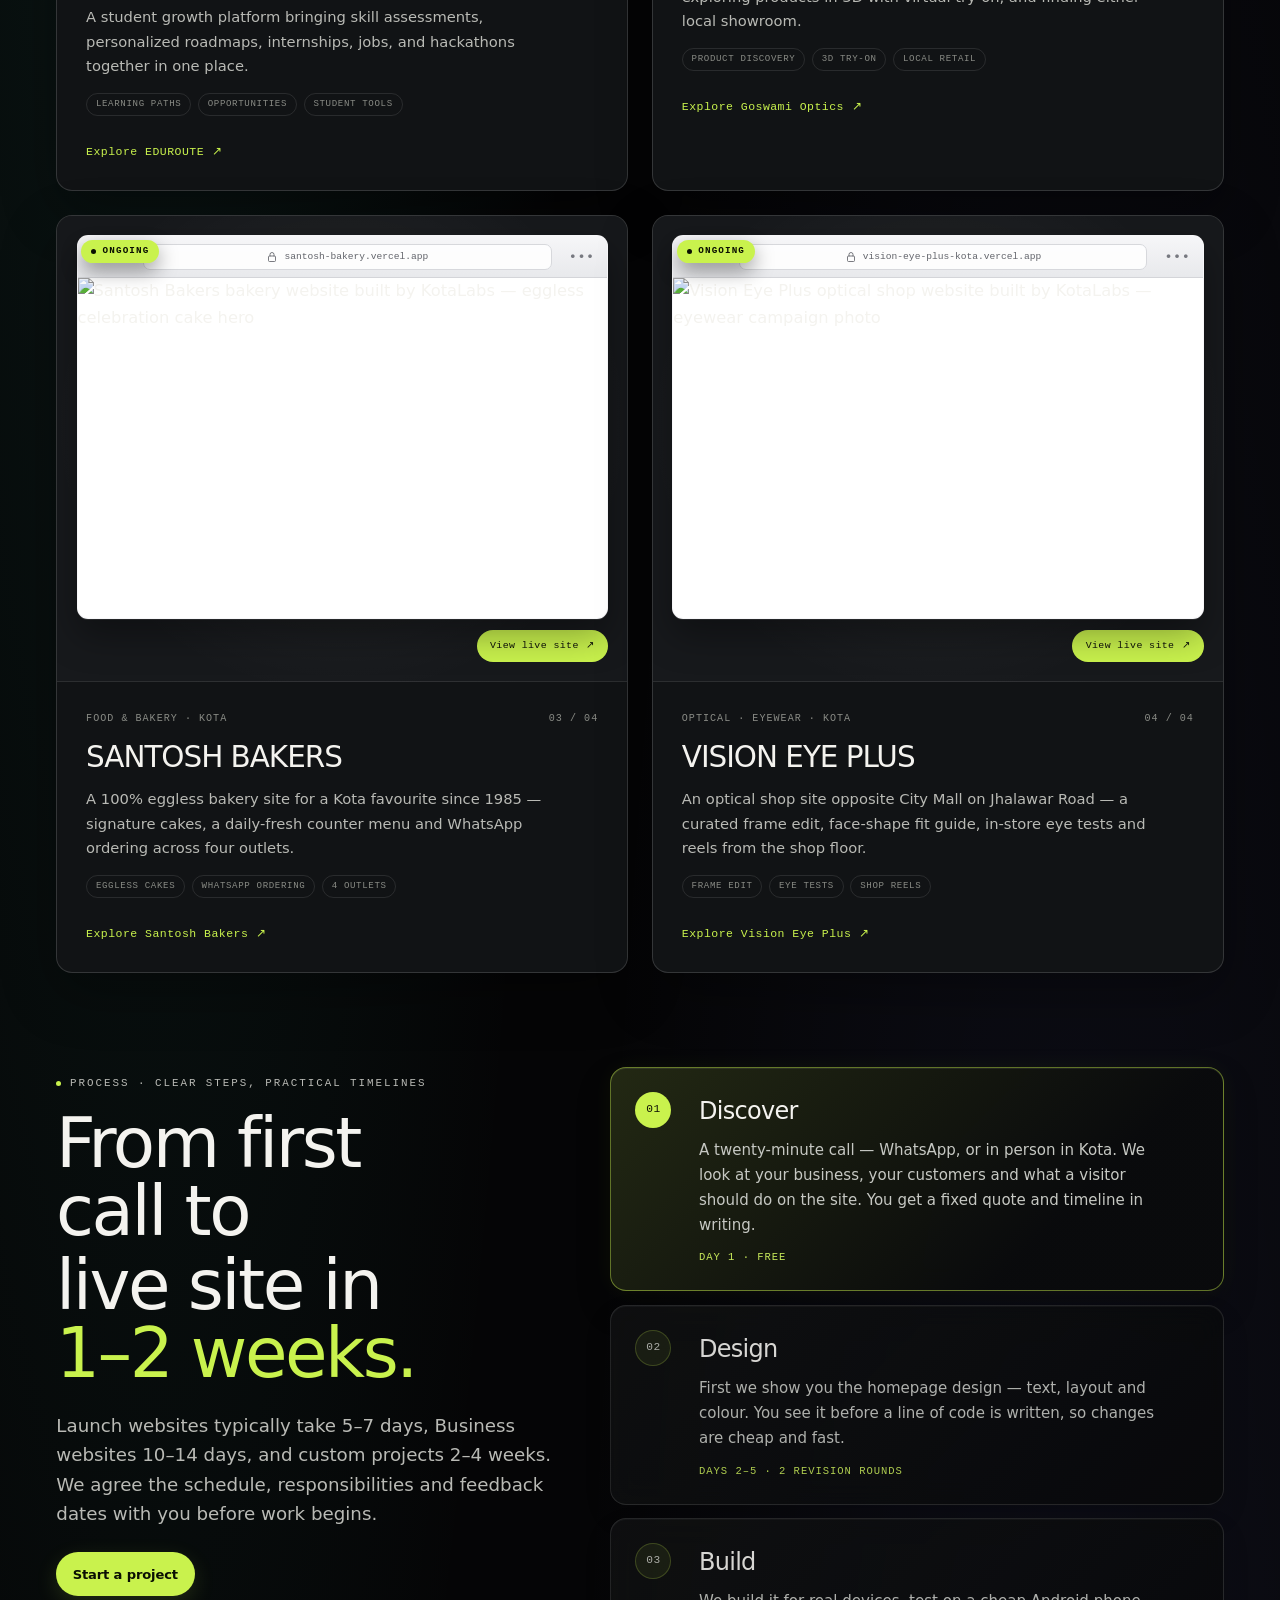
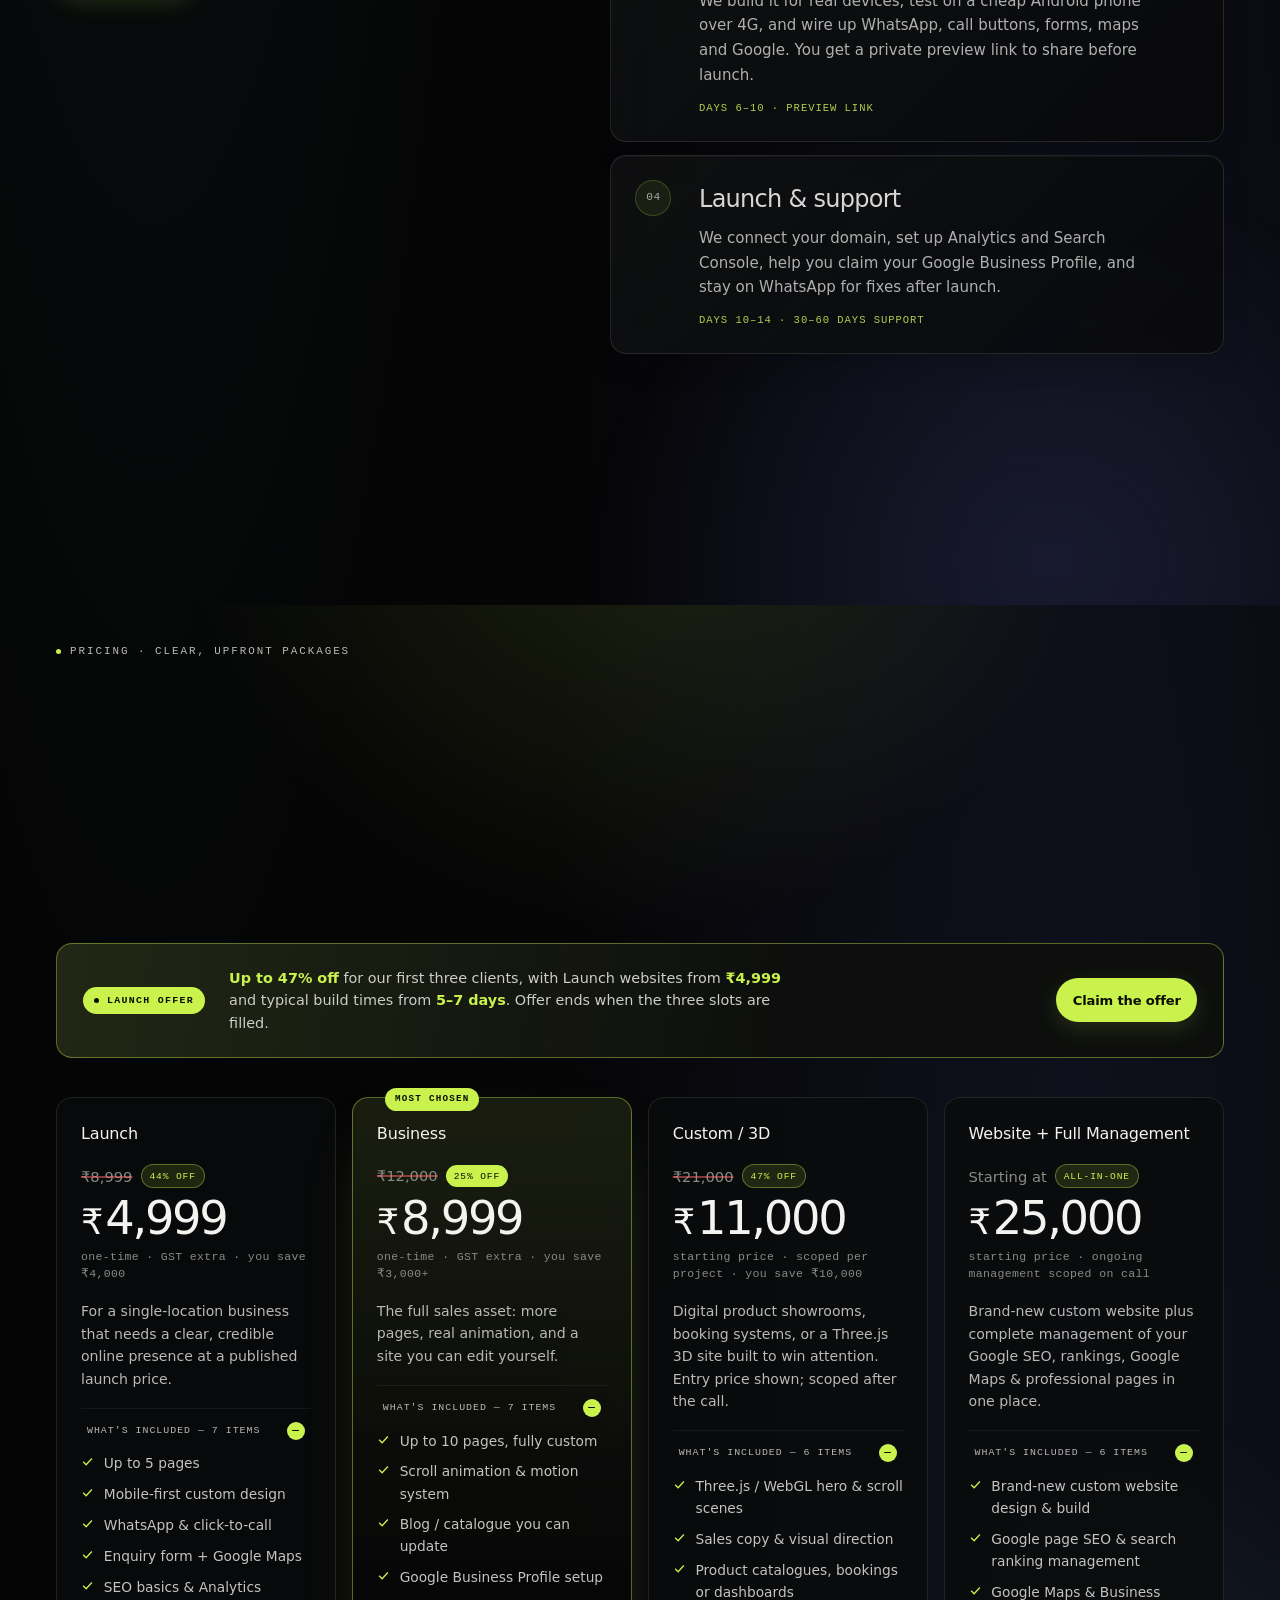
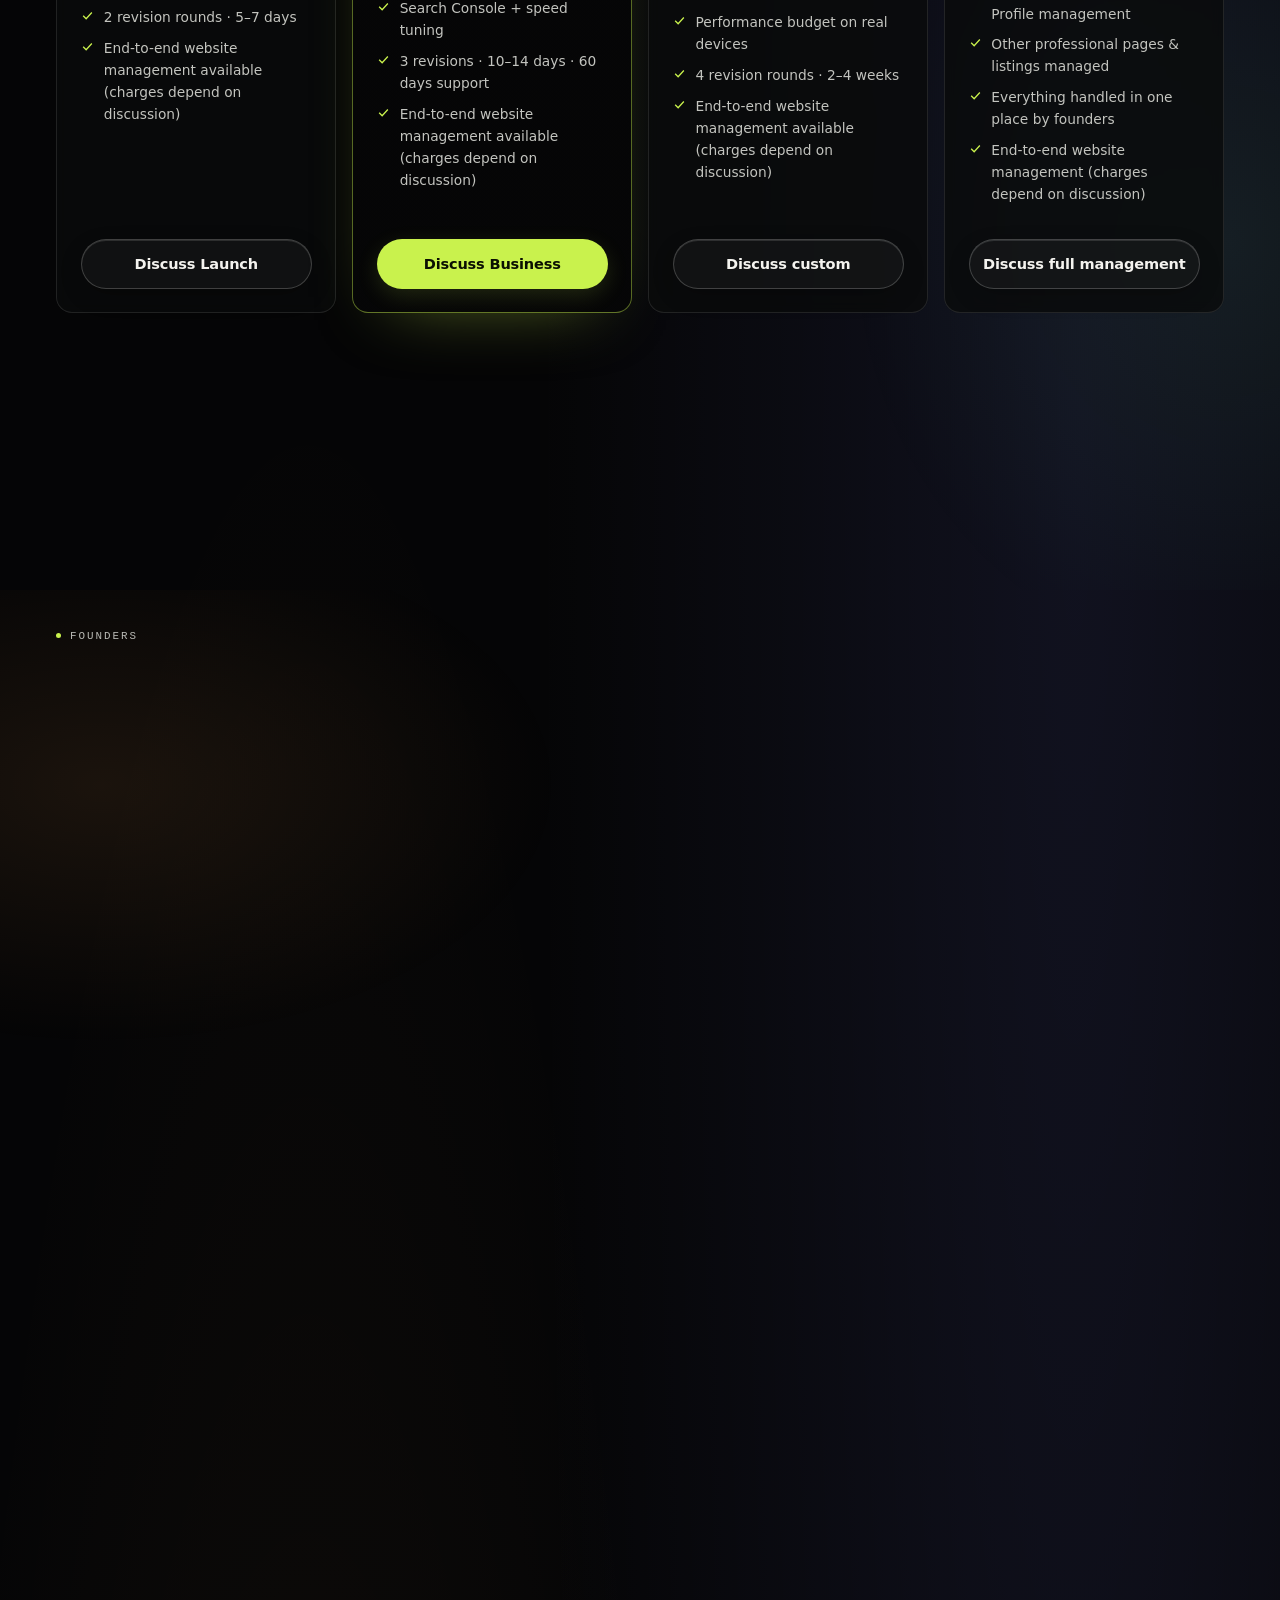
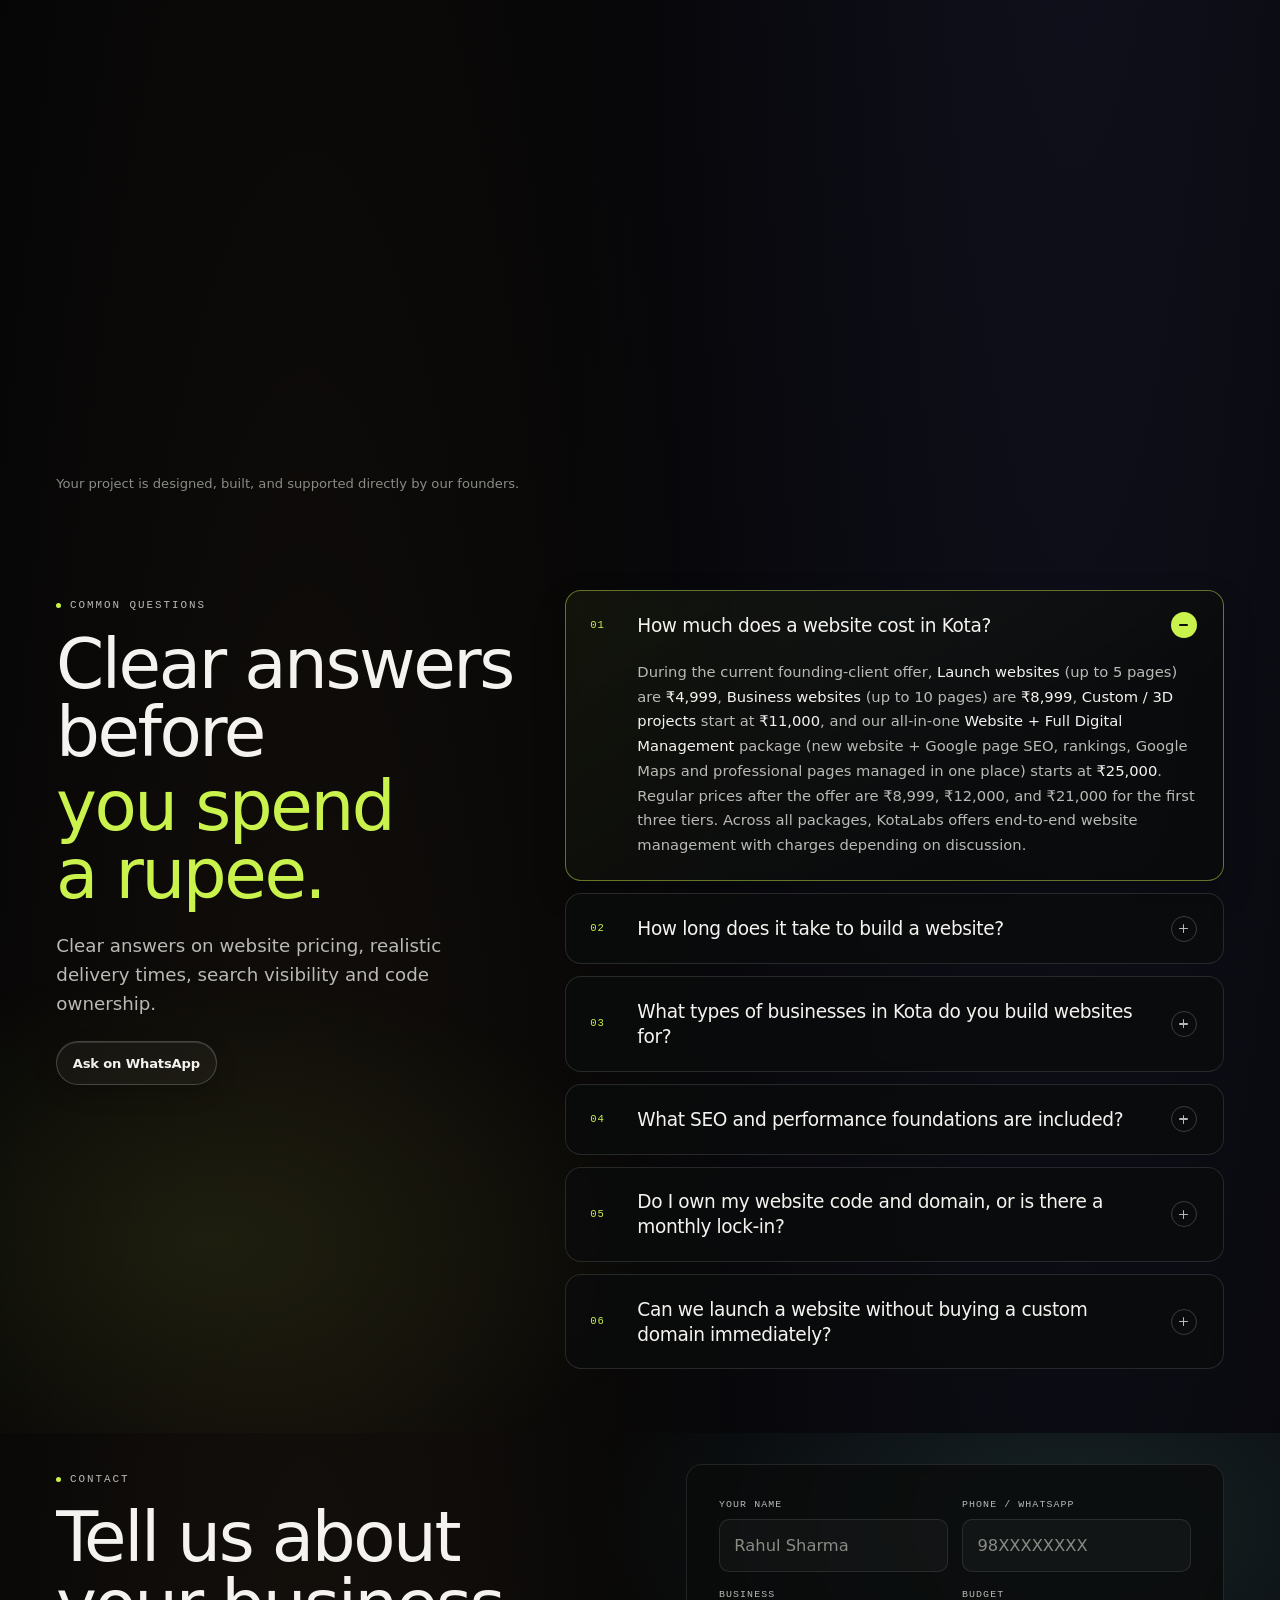
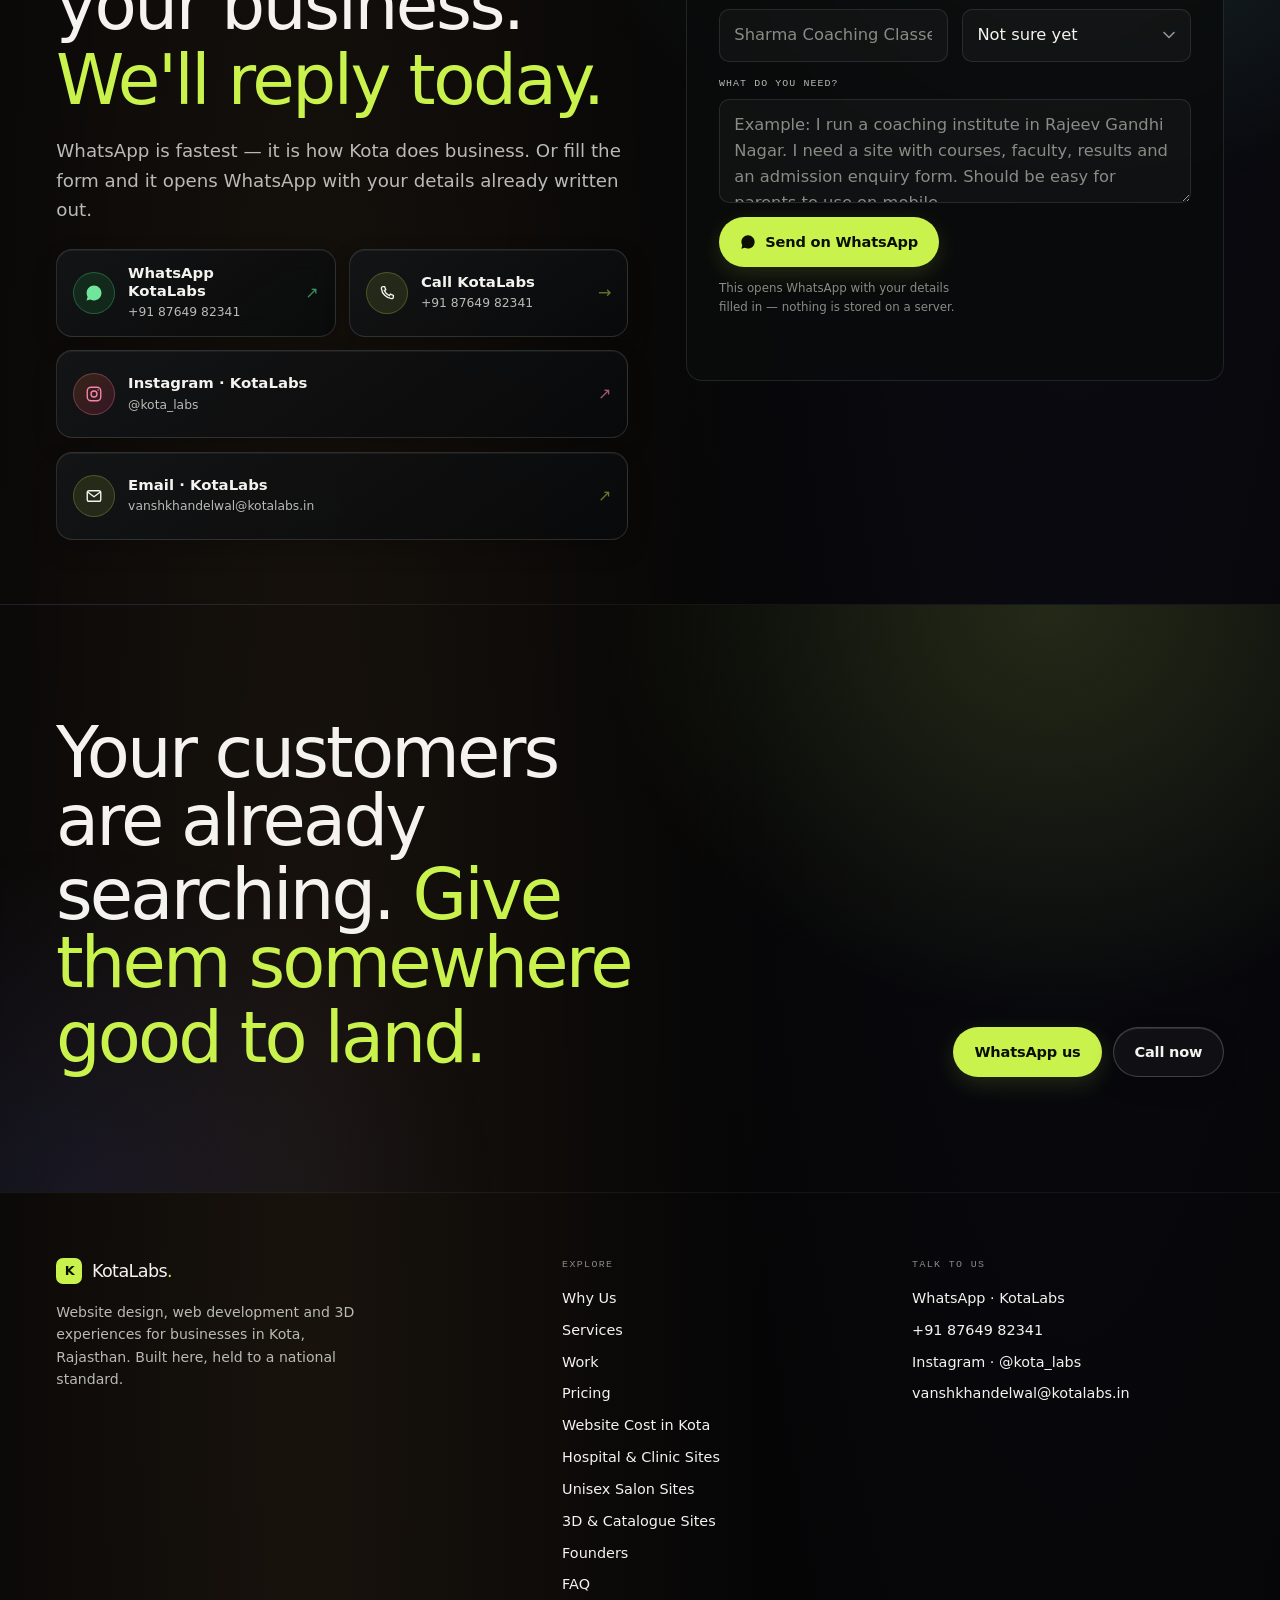
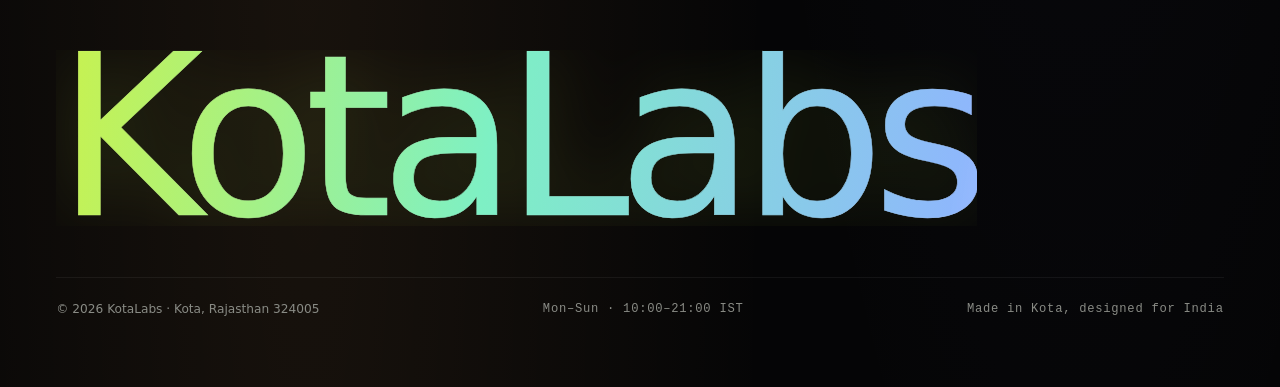
==== commit 3eebc937: "Show Santosh Bakers and Vision Eye Plus as full project cards Replaces the ongoing-projects index li" ====
--- a/kotelabs/index.html
+++ b/kotelabs/index.html
@@ -608,7 +608,7 @@
           <p class="eyebrow" data-reveal>Selected projects</p>
           <h2 class="h2" id="projects-title" data-reveal style="--i:1">Built for real people, <em>made to work.</em></h2>
         </div>
-        <p class="lede" data-reveal style="--i:2">A look at two live digital experiences — helping students find their next step and helping Kota shoppers find the right frame. Five more Kota builds are in progress below.</p>
+        <p class="lede" data-reveal style="--i:2">Two live experiences — helping students find their next step and Kota shoppers find the right frame — plus two ongoing builds for a beloved Kota bakery and an optical shop.</p>
       </div>
 
       <div class="project-grid">
@@ -635,7 +635,7 @@
           <div class="project-card__body">
             <div class="project-card__top">
               <p class="project-card__type">Education · Career platform</p>
-              <span class="project-card__index">01 / 02</span>
+              <span class="project-card__index">01 / 04</span>
             </div>
             <h3 class="project-card__title">EDUROUTE</h3>
             <p class="project-card__summary">A student growth platform bringing skill assessments, personalized roadmaps, internships, jobs, and hackathons together in one place.</p>
@@ -669,7 +669,7 @@
           <div class="project-card__body">
             <div class="project-card__top">
               <p class="project-card__type">Retail · Eyewear</p>
-              <span class="project-card__index">02 / 02</span>
+              <span class="project-card__index">02 / 04</span>
             </div>
             <h3 class="project-card__title">GOSWAMI OPTICS</h3>
             <p class="project-card__summary">A Kota eyewear storefront for browsing branded frames, exploring products in 3D with virtual try-on, and finding either local showroom.</p>
@@ -679,80 +679,70 @@
             <a class="project-card__link" href="https://goswami-optics.vercel.app/" target="_blank" rel="noopener noreferrer">Explore Goswami Optics <span aria-hidden="true">↗</span></a>
           </div>
         </article>
-      </div>
-
-      <div class="ongoing">
-        <div class="ongoing__head" data-reveal>
-          <p class="eyebrow">Ongoing projects</p>
-          <span class="ongoing__note">05 in build · live previews</span>
-        </div>
-
-        <div class="ongoing-list">
-          <a class="ongoing-row" href="https://santosh-bakery.vercel.app/" target="_blank" rel="noopener noreferrer" aria-label="Open Santosh Bakers live preview" data-reveal style="--i:0">
-            <span class="ongoing-row__num" aria-hidden="true">01</span>
-            <span class="ongoing-row__body">
-              <span class="ongoing-row__title-row">
-                <span class="ongoing-row__title">Santosh Bakers</span>
-                <span class="ongoing-row__status"><i aria-hidden="true"></i>In progress</span>
-              </span>
-              <span class="ongoing-row__desc">A 100% eggless bakery site for a Kota favourite since 1985 — signature cakes, daily counter menu and WhatsApp ordering across four outlets.</span>
-              <span class="ongoing-row__meta">Bakery · Food &amp; beverage <span class="ongoing-row__domain">santosh-bakery.vercel.app</span></span>
+
+        <article class="project-card" data-reveal style="--i:2">
+          <a class="project-card__visual" href="https://santosh-bakery.vercel.app/" target="_blank" rel="noopener noreferrer" aria-label="Open Santosh Bakers website">
+            <span class="project-card__badge"><i aria-hidden="true"></i>Ongoing</span>
+            <span class="project-browser">
+              <span class="project-browser__bar" aria-hidden="true">
+                <span class="project-browser__lights"><i></i><i></i><i></i></span>
+                <span class="project-browser__address">
+                  <svg viewBox="0 0 24 24" fill="none" aria-hidden="true"><rect x="5" y="10" width="14" height="11" rx="2" stroke="currentColor" stroke-width="1.7"/><path d="M8 10V7a4 4 0 0 1 8 0v3" stroke="currentColor" stroke-width="1.7" stroke-linecap="round"/></svg>
+                  <span>santosh-bakery.vercel.app</span>
+                </span>
+                <span class="project-browser__tools" aria-hidden="true">•••</span>
+              </span>
+              <span class="project-browser__viewport">
+                <img class="preview-cover" src="https://santosh-bakery.vercel.app/assets/img/hero-cake.jpg" alt="Santosh Bakers bakery website built by KotaLabs — eggless celebration cake hero" width="1200" height="770" loading="lazy" decoding="async">
+              </span>
             </span>
-            <span class="ongoing-row__arrow" aria-hidden="true"><svg viewBox="0 0 24 24" fill="none" stroke="currentColor" stroke-width="1.8"><path d="M5 12h13M13 6l6 6-6 6"/></svg></span>
+            <span class="project-card__visit">View live site <span aria-hidden="true">↗</span></span>
           </a>
-
-          <a class="ongoing-row" href="https://vision-hub-kota.vercel.app/" target="_blank" rel="noopener noreferrer" aria-label="Open Vision Hub live preview" data-reveal style="--i:1">
-            <span class="ongoing-row__num" aria-hidden="true">02</span>
-            <span class="ongoing-row__body">
-              <span class="ongoing-row__title-row">
-                <span class="ongoing-row__title">Vision Hub</span>
-                <span class="ongoing-row__status"><i aria-hidden="true"></i>In progress</span>
-              </span>
-              <span class="ongoing-row__desc">An eyewear studio site for Talwandi — curated frame edit, face-shape fit guide, in-store eye tests and reels from the shop floor.</span>
-              <span class="ongoing-row__meta">Optical studio · Talwandi <span class="ongoing-row__domain">vision-hub-kota.vercel.app</span></span>
+          <div class="project-card__body">
+            <div class="project-card__top">
+              <p class="project-card__type">Food &amp; bakery · Kota</p>
+              <span class="project-card__index">03 / 04</span>
+            </div>
+            <h3 class="project-card__title">SANTOSH BAKERS</h3>
+            <p class="project-card__summary">A 100% eggless bakery site for a Kota favourite since 1985 — signature cakes, a daily-fresh counter menu and WhatsApp ordering across four outlets.</p>
+            <div class="project-card__tags" aria-label="Project features">
+              <span class="tag">Eggless cakes</span><span class="tag">WhatsApp ordering</span><span class="tag">4 outlets</span>
+            </div>
+            <a class="project-card__link" href="https://santosh-bakery.vercel.app/" target="_blank" rel="noopener noreferrer">Explore Santosh Bakers <span aria-hidden="true">↗</span></a>
+          </div>
+        </article>
+
+        <article class="project-card" data-reveal style="--i:3">
+          <a class="project-card__visual" href="https://vision-eye-plus-kota.vercel.app/" target="_blank" rel="noopener noreferrer" aria-label="Open Vision Eye Plus website">
+            <span class="project-card__badge"><i aria-hidden="true"></i>Ongoing</span>
+            <span class="project-browser">
+              <span class="project-browser__bar" aria-hidden="true">
+                <span class="project-browser__lights"><i></i><i></i><i></i></span>
+                <span class="project-browser__address">
+                  <svg viewBox="0 0 24 24" fill="none" aria-hidden="true"><rect x="5" y="10" width="14" height="11" rx="2" stroke="currentColor" stroke-width="1.7"/><path d="M8 10V7a4 4 0 0 1 8 0v3" stroke="currentColor" stroke-width="1.7" stroke-linecap="round"/></svg>
+                  <span>vision-eye-plus-kota.vercel.app</span>
+                </span>
+                <span class="project-browser__tools" aria-hidden="true">•••</span>
+              </span>
+              <span class="project-browser__viewport">
+                <img class="preview-cover" src="https://vision-eye-plus-kota.vercel.app/images/campaign.webp" alt="Vision Eye Plus optical shop website built by KotaLabs — eyewear campaign photo" width="1200" height="770" loading="lazy" decoding="async">
+              </span>
             </span>
-            <span class="ongoing-row__arrow" aria-hidden="true"><svg viewBox="0 0 24 24" fill="none" stroke="currentColor" stroke-width="1.8"><path d="M5 12h13M13 6l6 6-6 6"/></svg></span>
+            <span class="project-card__visit">View live site <span aria-hidden="true">↗</span></span>
           </a>
-
-          <a class="ongoing-row" href="https://mishra-optics.vercel.app/" target="_blank" rel="noopener noreferrer" aria-label="Open Mishra Optics live preview" data-reveal style="--i:2">
-            <span class="ongoing-row__num" aria-hidden="true">03</span>
-            <span class="ongoing-row__body">
-              <span class="ongoing-row__title-row">
-                <span class="ongoing-row__title">Mishra Optics</span>
-                <span class="ongoing-row__status"><i aria-hidden="true"></i>In progress</span>
-              </span>
-              <span class="ongoing-row__desc">A handcrafted-eyewear storefront with a full shop, product pages, fit finder and WhatsApp ordering — small-batch frames, made in India.</span>
-              <span class="ongoing-row__meta">Eyewear · E-commerce <span class="ongoing-row__domain">mishra-optics.vercel.app</span></span>
-            </span>
-            <span class="ongoing-row__arrow" aria-hidden="true"><svg viewBox="0 0 24 24" fill="none" stroke="currentColor" stroke-width="1.8"><path d="M5 12h13M13 6l6 6-6 6"/></svg></span>
-          </a>
-
-          <a class="ongoing-row" href="https://optical-zone-delta.vercel.app/" target="_blank" rel="noopener noreferrer" aria-label="Open Optical Zone live preview" data-reveal style="--i:3">
-            <span class="ongoing-row__num" aria-hidden="true">04</span>
-            <span class="ongoing-row__body">
-              <span class="ongoing-row__title-row">
-                <span class="ongoing-row__title">Optical Zone</span>
-                <span class="ongoing-row__status"><i aria-hidden="true"></i>In progress</span>
-              </span>
-              <span class="ongoing-row__desc">A multi-page optical shop site for Vigyan Nagar — frame catalogue, eye-test booking, frame finder and store directions.</span>
-              <span class="ongoing-row__meta">Optical retail · Vigyan Nagar <span class="ongoing-row__domain">optical-zone-delta.vercel.app</span></span>
-            </span>
-            <span class="ongoing-row__arrow" aria-hidden="true"><svg viewBox="0 0 24 24" fill="none" stroke="currentColor" stroke-width="1.8"><path d="M5 12h13M13 6l6 6-6 6"/></svg></span>
-          </a>
-
-          <a class="ongoing-row" href="https://royal-hospital-taupe.vercel.app/" target="_blank" rel="noopener noreferrer" aria-label="Open Royal Hospital live preview" data-reveal style="--i:4">
-            <span class="ongoing-row__num" aria-hidden="true">05</span>
-            <span class="ongoing-row__body">
-              <span class="ongoing-row__title-row">
-                <span class="ongoing-row__title">Royal Hospital</span>
-                <span class="ongoing-row__status"><i aria-hidden="true"></i>In progress</span>
-              </span>
-              <span class="ongoing-row__desc">An ENT &amp; multispeciality hospital site for Vigyan Nagar — specialties, doctor profile, patient reviews and appointment enquiries.</span>
-              <span class="ongoing-row__meta">Hospital · Healthcare <span class="ongoing-row__domain">royal-hospital-taupe.vercel.app</span></span>
-            </span>
-            <span class="ongoing-row__arrow" aria-hidden="true"><svg viewBox="0 0 24 24" fill="none" stroke="currentColor" stroke-width="1.8"><path d="M5 12h13M13 6l6 6-6 6"/></svg></span>
-          </a>
-        </div>
+          <div class="project-card__body">
+            <div class="project-card__top">
+              <p class="project-card__type">Optical · Eyewear · Kota</p>
+              <span class="project-card__index">04 / 04</span>
+            </div>
+            <h3 class="project-card__title">VISION EYE PLUS</h3>
+            <p class="project-card__summary">An optical shop site opposite City Mall on Jhalawar Road — a curated frame edit, face-shape fit guide, in-store eye tests and reels from the shop floor.</p>
+            <div class="project-card__tags" aria-label="Project features">
+              <span class="tag">Frame edit</span><span class="tag">Eye tests</span><span class="tag">Shop reels</span>
+            </div>
+            <a class="project-card__link" href="https://vision-eye-plus-kota.vercel.app/" target="_blank" rel="noopener noreferrer">Explore Vision Eye Plus <span aria-hidden="true">↗</span></a>
+          </div>
+        </article>
       </div>
     </div>
   </section>
--- a/kotelabs/assets/css/styles.css
+++ b/kotelabs/assets/css/styles.css
@@ -1229,113 +1229,42 @@
 .project-card__link:hover { gap: 0.75rem; color: #e1ff88; }
 .project-card__visual:hover .project-card__visit { transform: translateY(-1px); background: #dcff80; }
 
-/* ==========================================================================
-   ONGOING PROJECTS — in-progress builds, listed as an index (no mockups yet)
-   ========================================================================== */
-.ongoing { margin-top: clamp(2.6rem, 5vw, 4.2rem); }
-.ongoing__head {
-  display: flex;
-  flex-wrap: wrap;
-  align-items: center;
-  justify-content: space-between;
-  gap: 0.6rem 1.5rem;
-  margin-bottom: 1.4rem;
-}
-.ongoing__head .eyebrow { margin-bottom: 0; }
-.ongoing__note {
+/* Small status tag pinned to the top of a project card's browser mockup —
+   used on cards whose build is still in progress. */
+.project-card__badge {
+  position: absolute;
+  top: clamp(1.05rem, 2vw, 1.5rem);
+  left: clamp(1.05rem, 2vw, 1.5rem);
+  z-index: 2;
+  display: inline-flex;
+  align-items: center;
+  gap: 0.4rem;
+  padding: 0.26rem 0.62rem;
+  border-radius: 999px;
+  background: var(--lime);
+  color: #0a0f02;
   font-family: var(--mono);
-  font-size: 0.64rem;
+  font-size: 0.58rem;
+  font-weight: 600;
   letter-spacing: 0.12em;
   text-transform: uppercase;
-  color: var(--muted-dim);
-}
-.ongoing-list { border-top: 1px solid var(--line); }
-.ongoing-row {
-  display: grid;
-  grid-template-columns: 2.8rem minmax(0, 1fr) auto;
-  align-items: center;
-  gap: clamp(0.9rem, 2.4vw, 2rem);
-  padding-block: clamp(1.1rem, 2vw, 1.5rem);
-  padding-inline: 0.35rem;
-  border-bottom: 1px solid var(--line-soft);
-  transition: background-color 0.3s ease, padding-inline 0.45s var(--ease);
-}
-.ongoing-row:hover {
-  background: linear-gradient(90deg, rgba(201, 242, 77, 0.045), transparent 62%);
-  padding-inline: 0.8rem;
-}
-.ongoing-row:focus-visible { outline-offset: -3px; }
-.ongoing-row__num {
-  font-family: var(--mono);
-  font-size: 0.68rem;
-  letter-spacing: 0.12em;
-  color: var(--muted-dim);
-  transition: color 0.35s ease;
-}
-.ongoing-row:hover .ongoing-row__num { color: var(--lime); }
-.ongoing-row__body { display: grid; gap: 0.42rem; min-width: 0; }
-.ongoing-row__title-row { display: flex; flex-wrap: wrap; align-items: center; gap: 0.5rem 0.85rem; }
-.ongoing-row__title {
-  font-family: var(--display);
-  font-weight: 400;
-  font-size: clamp(1.3rem, 2.4vw, 1.85rem);
-  letter-spacing: -0.03em;
-  line-height: 1.05;
-  transition: color 0.35s ease;
-}
-.ongoing-row:hover .ongoing-row__title { color: var(--lime); }
-.ongoing-row__status {
-  display: inline-flex;
-  align-items: center;
-  gap: 0.45rem;
-  font-family: var(--mono);
-  font-size: 0.58rem;
-  letter-spacing: 0.12em;
-  text-transform: uppercase;
-  color: var(--lime);
-  border: 1px solid rgba(201, 242, 77, 0.32);
-  border-radius: 999px;
-  padding: 0.24rem 0.6rem;
-  white-space: nowrap;
-}
-.ongoing-row__status i {
+  box-shadow: 0 8px 20px rgba(0, 0, 0, 0.4);
+  pointer-events: none;
+}
+.project-card__badge i {
   width: 5px;
   height: 5px;
   border-radius: 50%;
-  background: var(--lime);
+  background: #0a0f02;
   flex: none;
   animation: pulse 2.4s ease-in-out infinite;
 }
-.ongoing-row__desc { color: var(--muted); font-size: 0.9rem; line-height: 1.6; max-width: 64ch; }
-.ongoing-row__meta {
-  display: flex;
-  flex-wrap: wrap;
-  align-items: baseline;
-  gap: 0.25rem 0.85rem;
-  font-family: var(--mono);
-  font-size: 0.62rem;
-  letter-spacing: 0.1em;
-  text-transform: uppercase;
-  color: var(--muted-dim);
-}
-.ongoing-row__domain { text-transform: none; letter-spacing: 0.04em; color: var(--muted); }
-.ongoing-row__arrow {
-  width: 38px;
-  height: 38px;
-  border-radius: 50%;
-  border: 1px solid var(--line);
-  display: grid;
-  place-items: center;
-  color: var(--muted);
-  flex: none;
-  transition: background-color 0.4s ease, color 0.4s ease, border-color 0.4s ease, transform 0.5s var(--ease);
-}
-.ongoing-row__arrow svg { width: 15px; height: 15px; }
-.ongoing-row:hover .ongoing-row__arrow {
-  background: var(--lime);
-  color: #0a0f02;
-  border-color: transparent;
-  transform: rotate(-45deg);
+/* Preview stills whose source dimensions we don't control keep the mockup's
+   shape via a fixed frame + cover crop (top of the page stays visible). */
+.project-browser__viewport img.preview-cover {
+  aspect-ratio: 1200 / 770;
+  object-fit: cover;
+  object-position: top center;
 }
 
 /* ==========================================================================
@@ -2523,12 +2452,6 @@
   .cap__arrow { grid-area: arrow; display: grid; align-self: start; margin-top: 0.1rem; }
   .project-grid { grid-template-columns: minmax(0, 1fr); gap: 1rem; }
   .project-card__body { min-height: 0; }
-  .ongoing { margin-top: 2.4rem; }
-  .ongoing-row { grid-template-columns: minmax(0, 1fr) auto; gap: 0.8rem; padding-inline: 0.1rem; }
-  .ongoing-row:hover { padding-inline: 0.35rem; }
-  .ongoing-row__num { display: none; }
-  .ongoing-row__desc { font-size: 0.85rem; }
-  .ongoing-row__arrow { width: 34px; height: 34px; }
   .form__foot { flex-direction: column-reverse; align-items: stretch; }
   .form__foot .btn { width: 100%; }
   .form__hint { max-width: none; }
